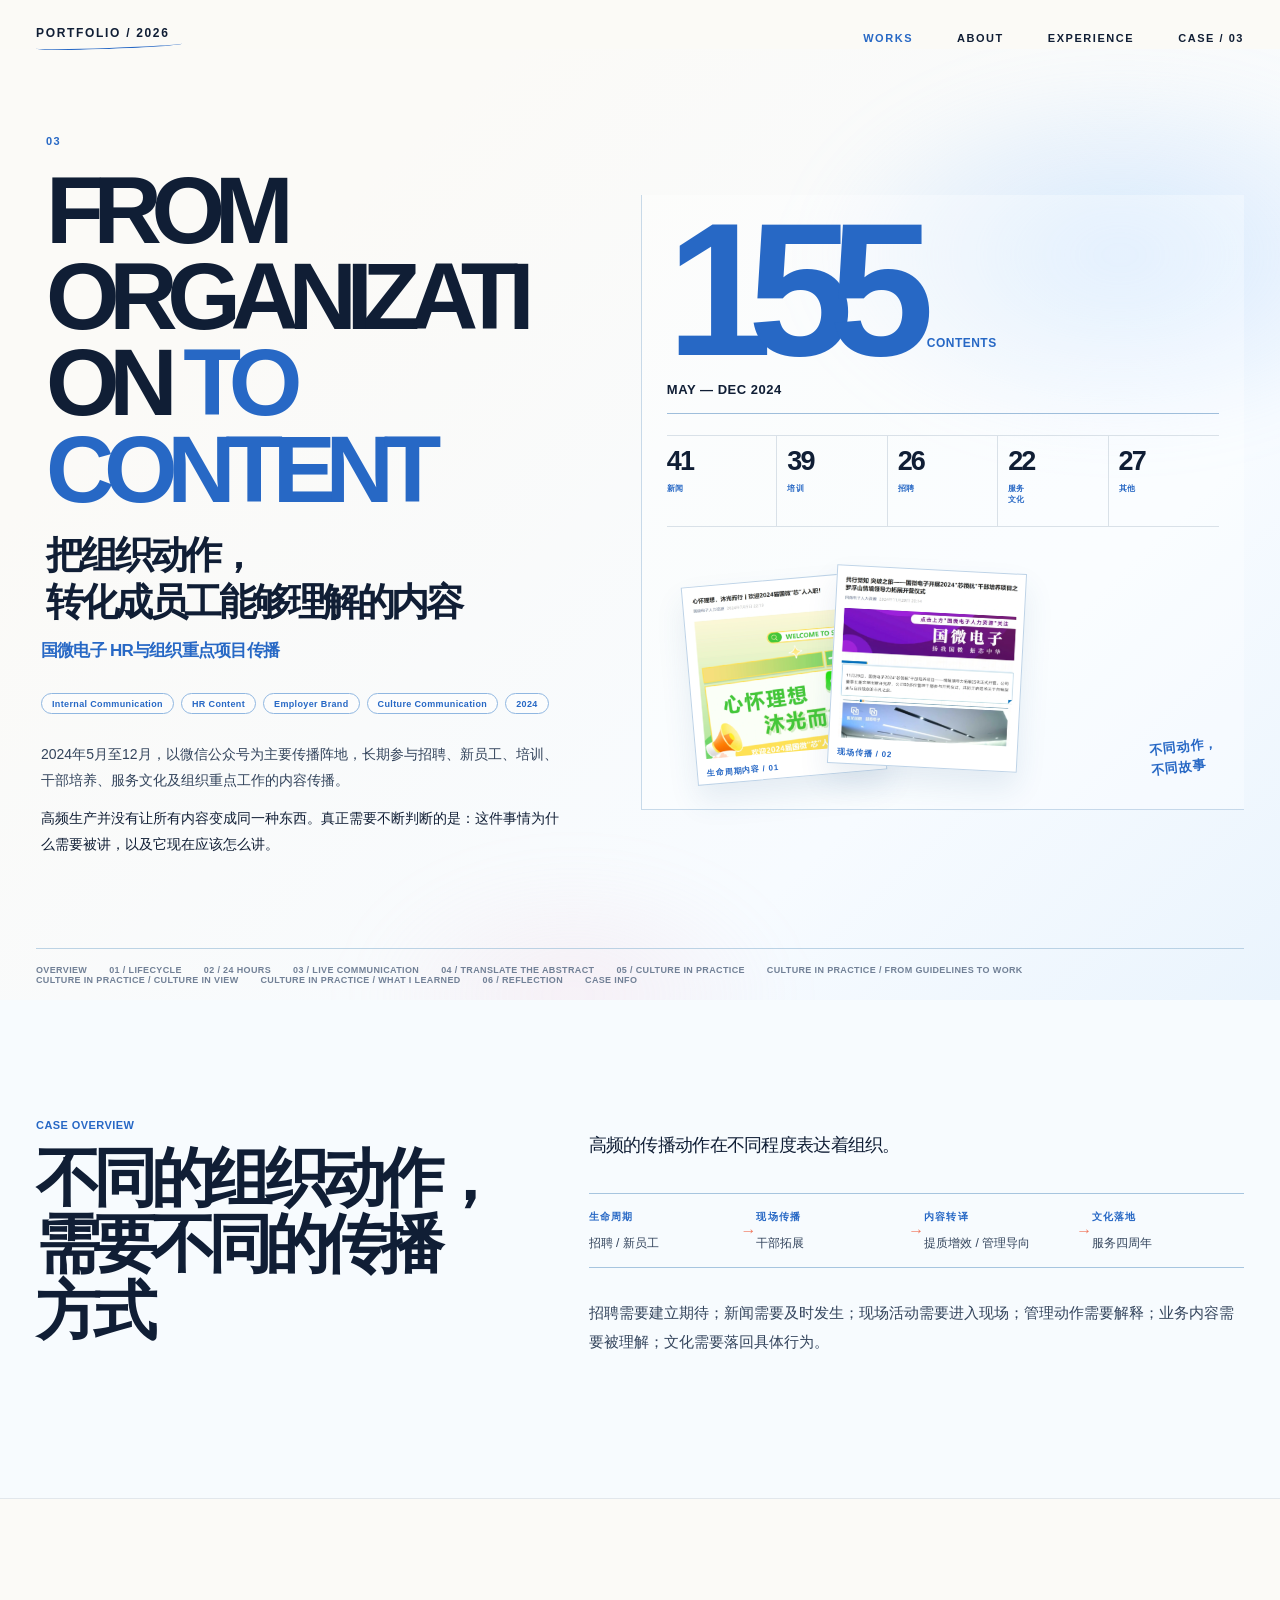
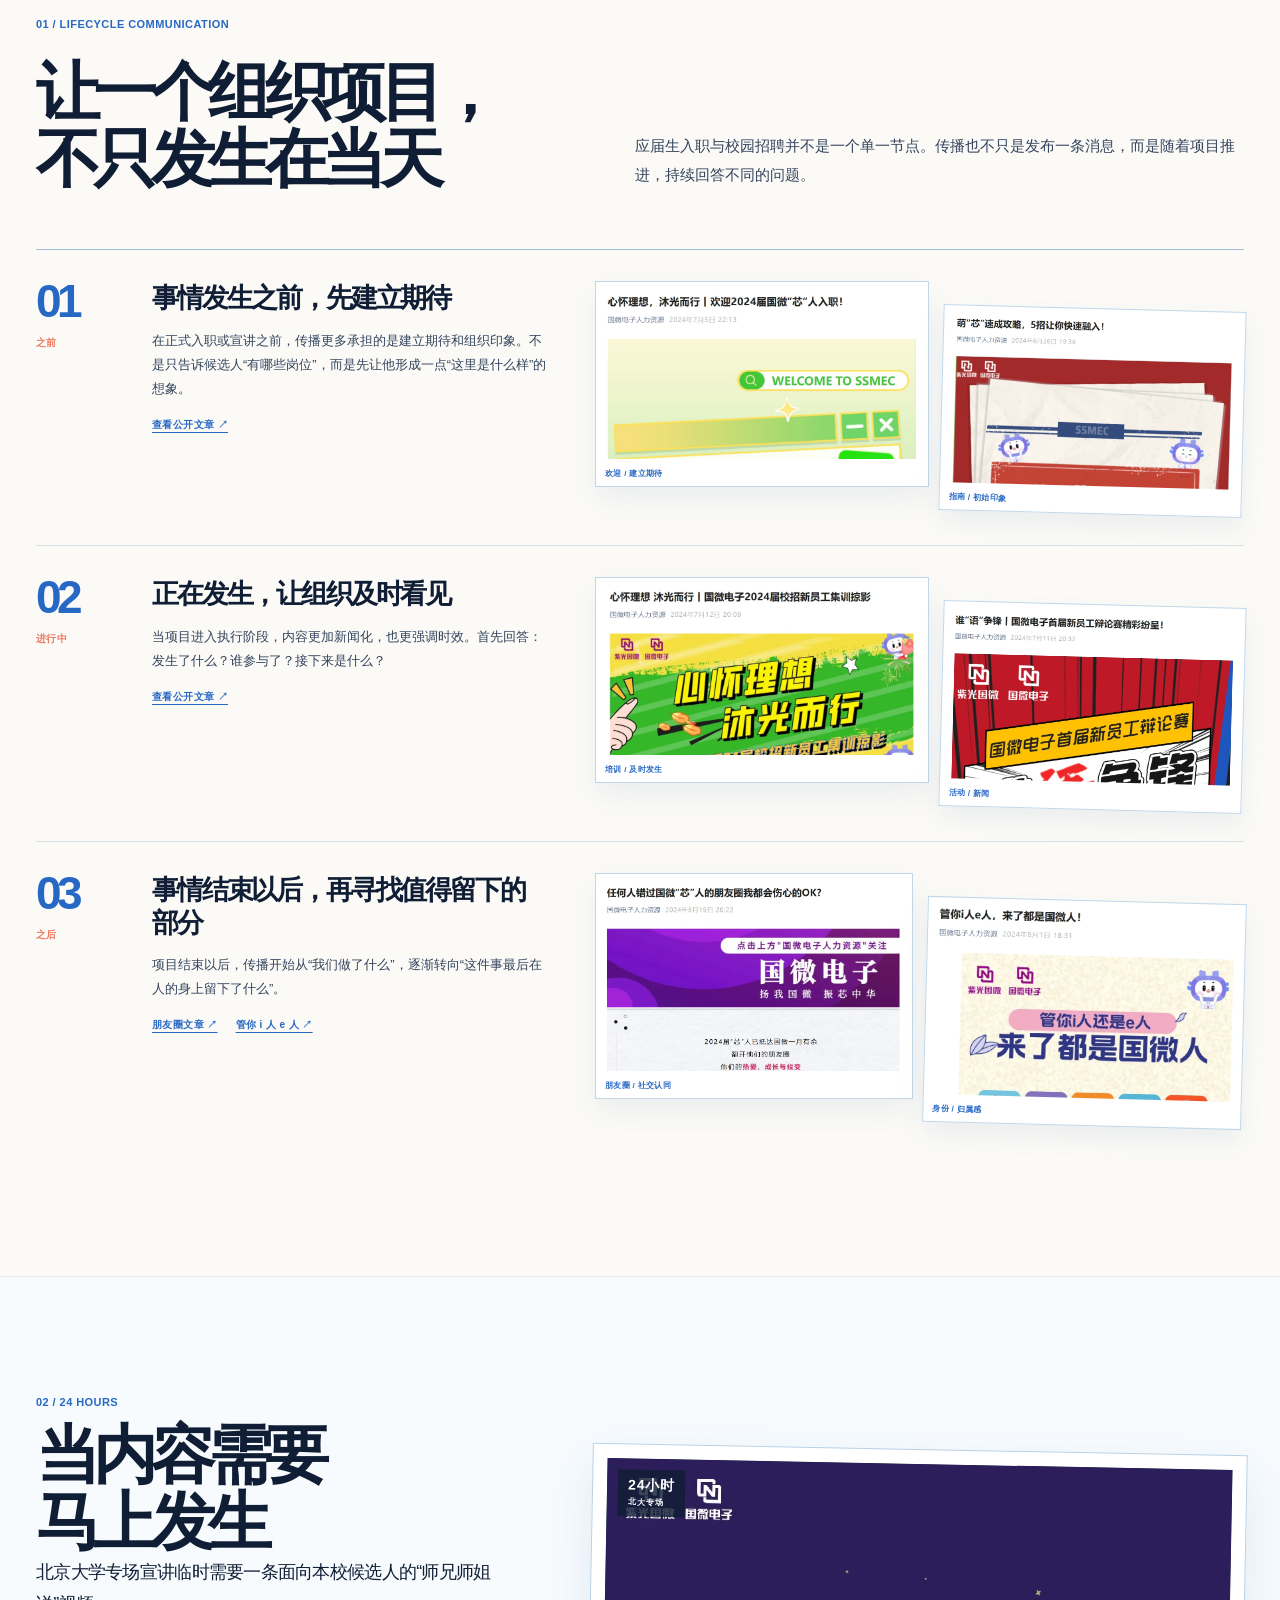
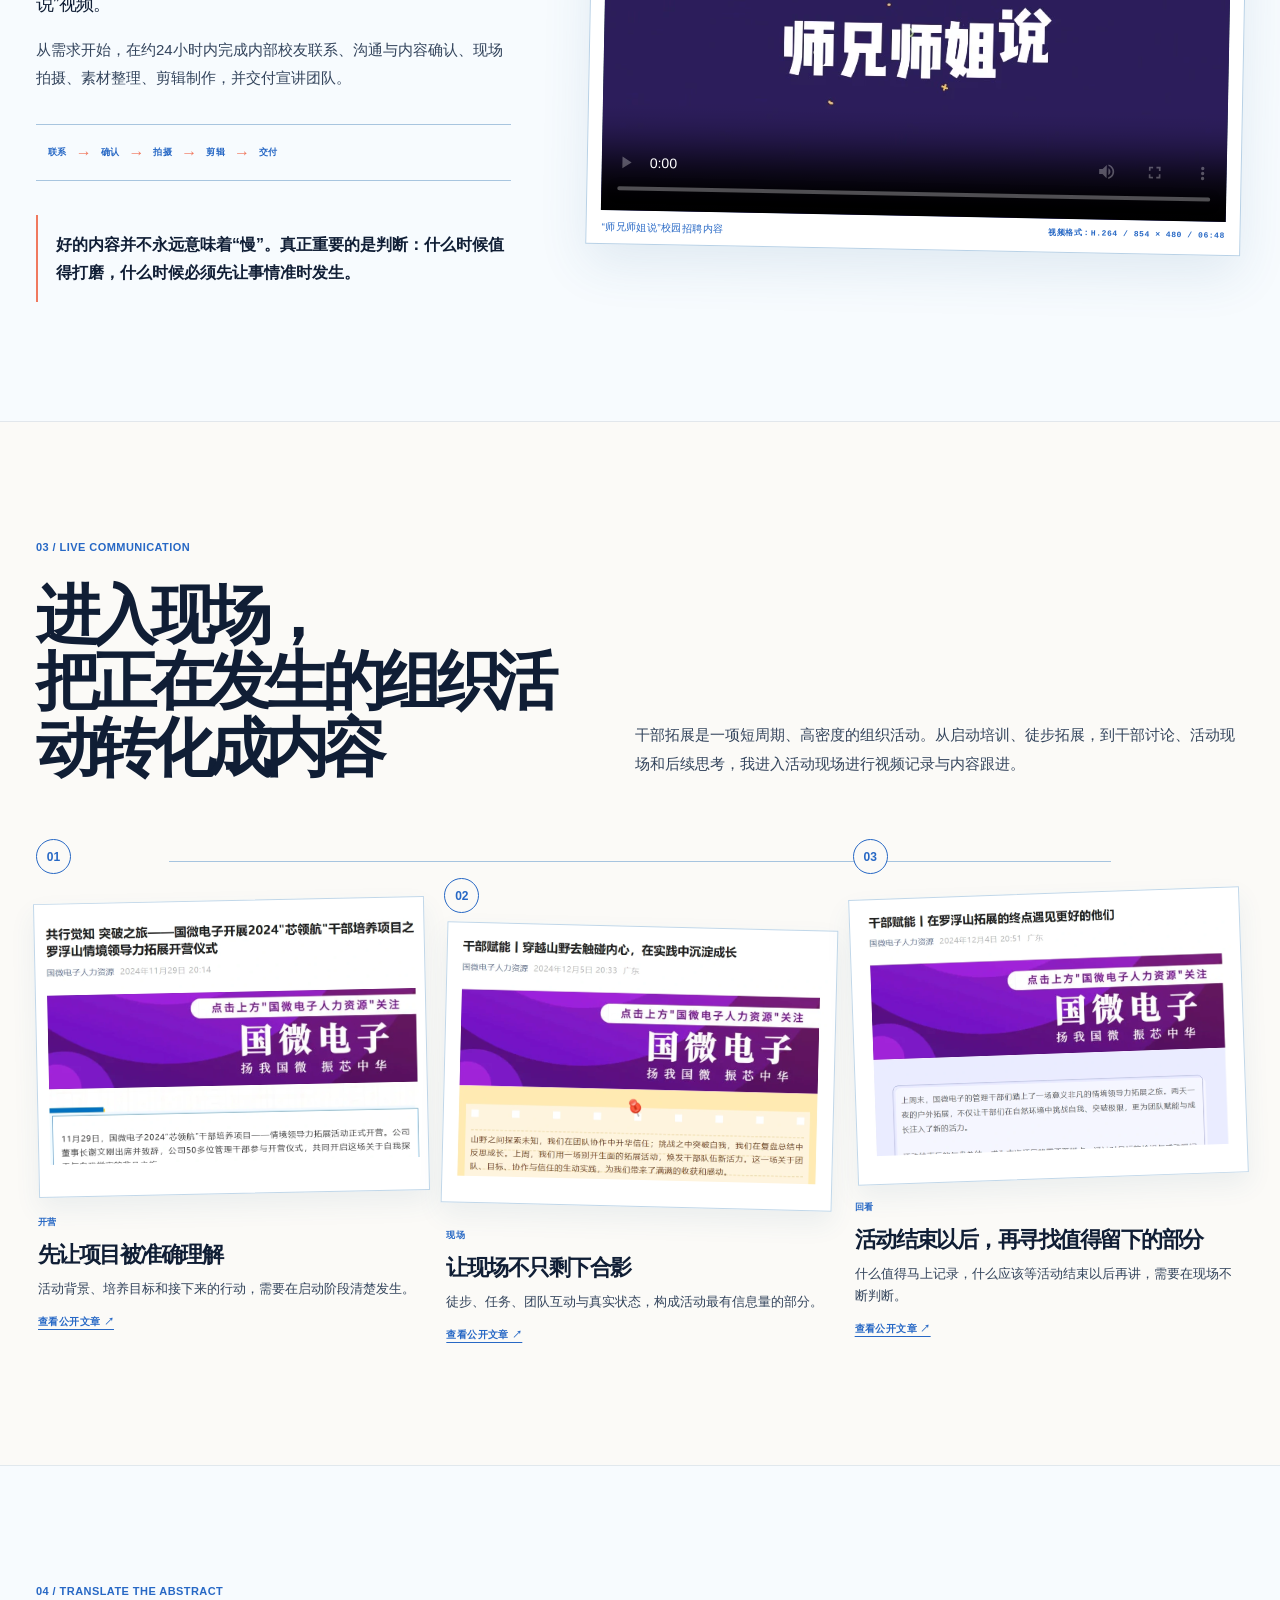
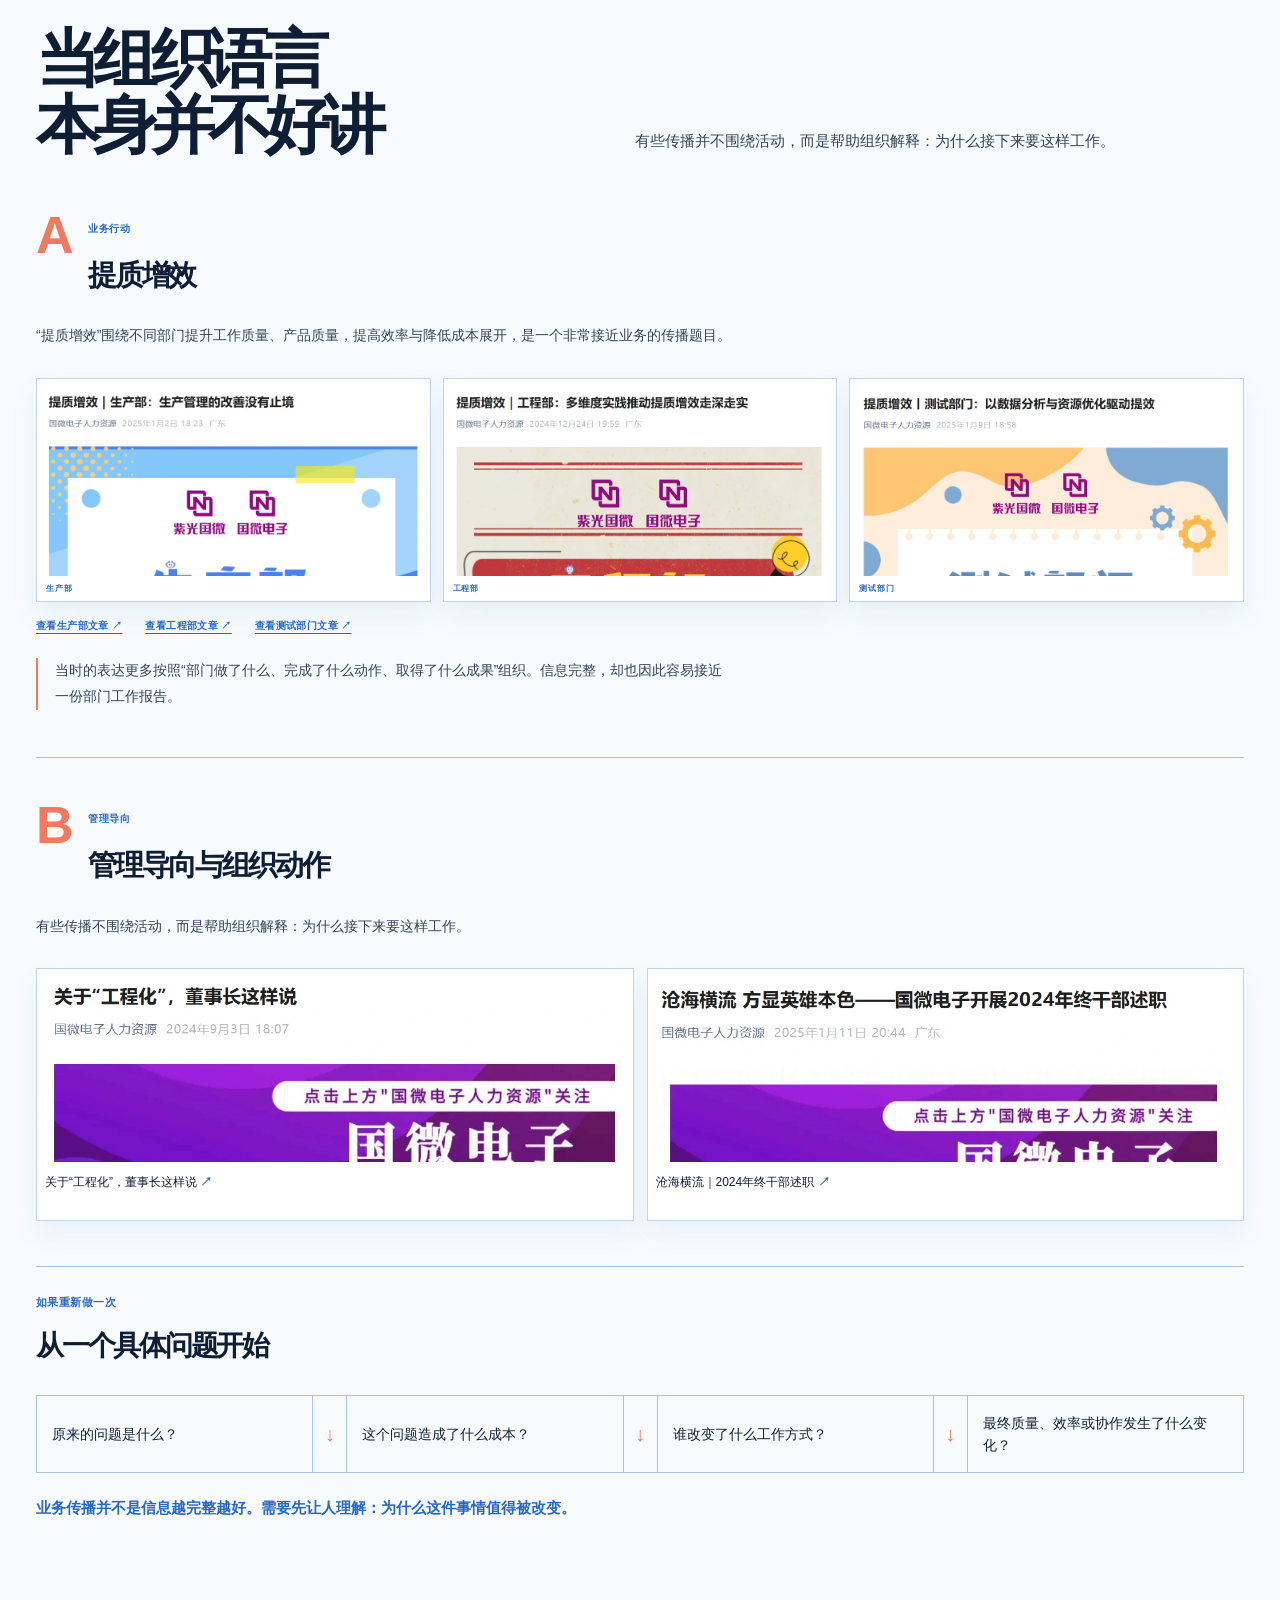
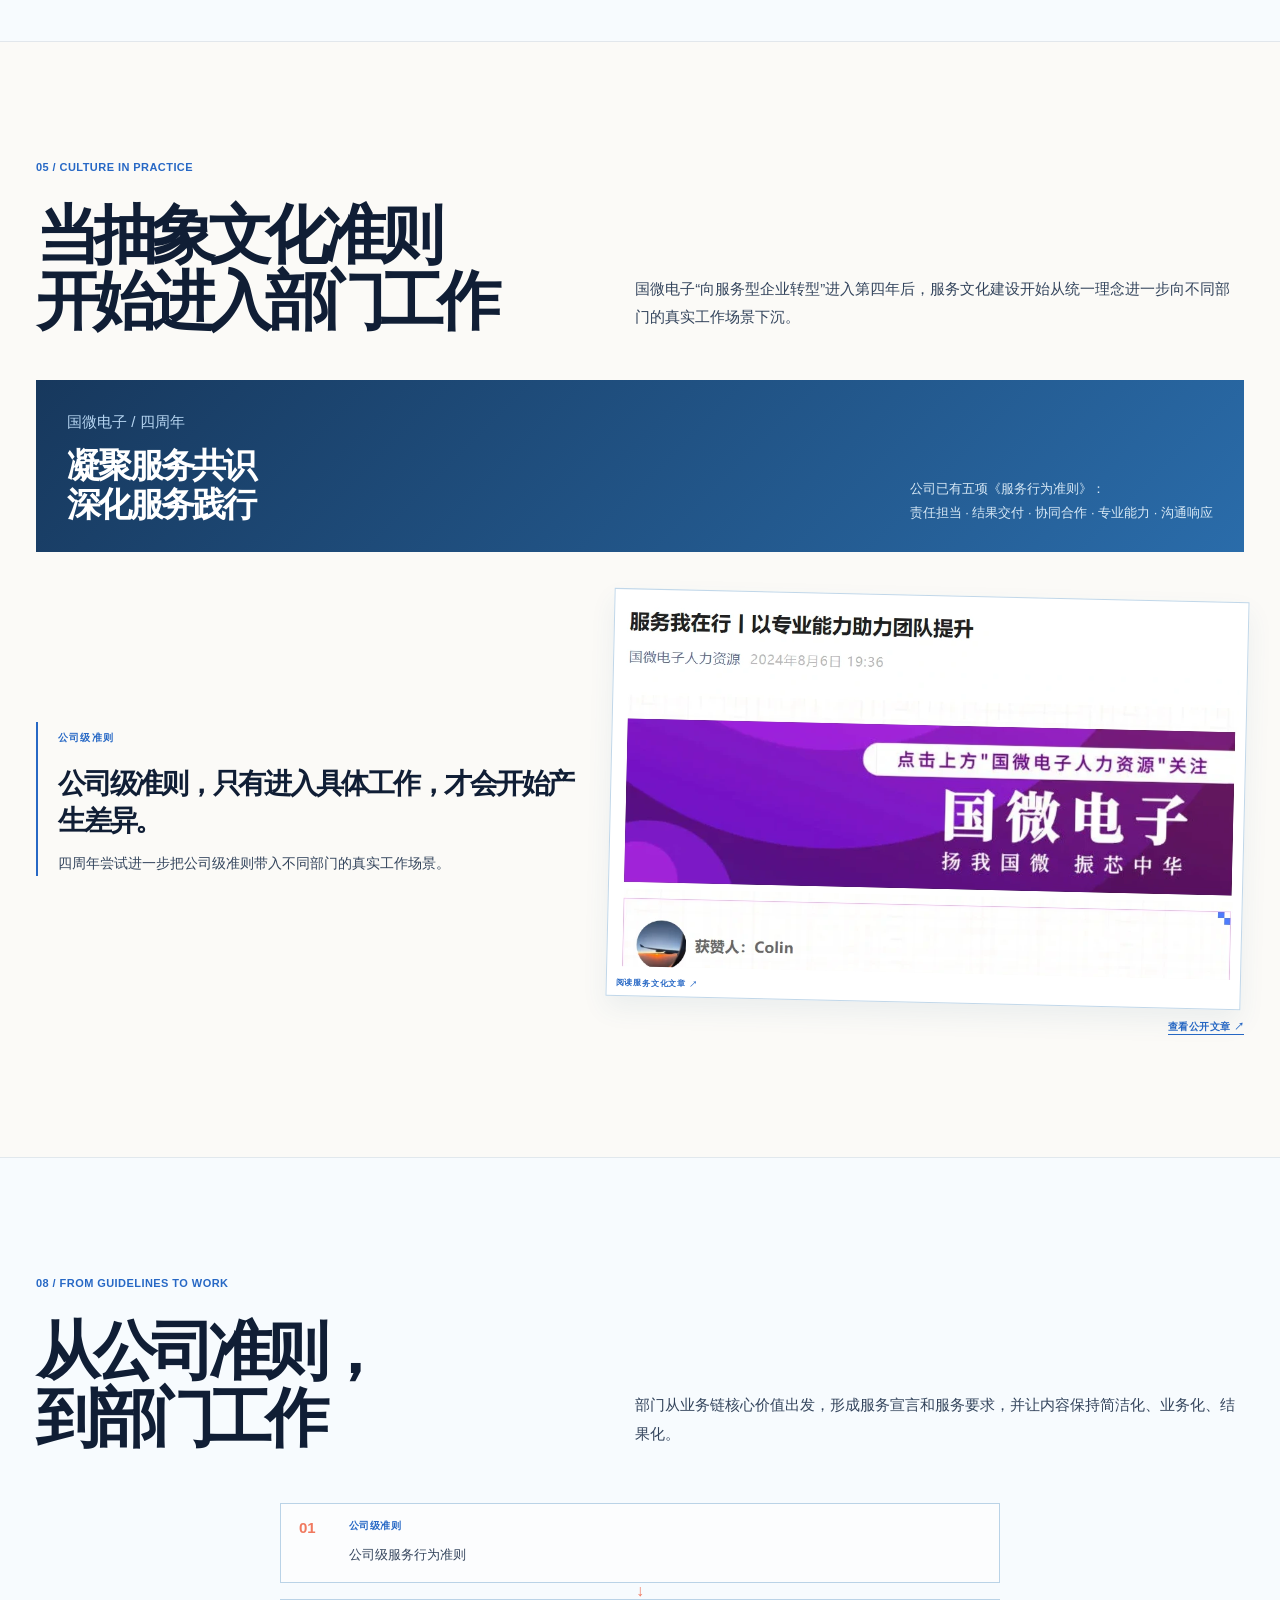
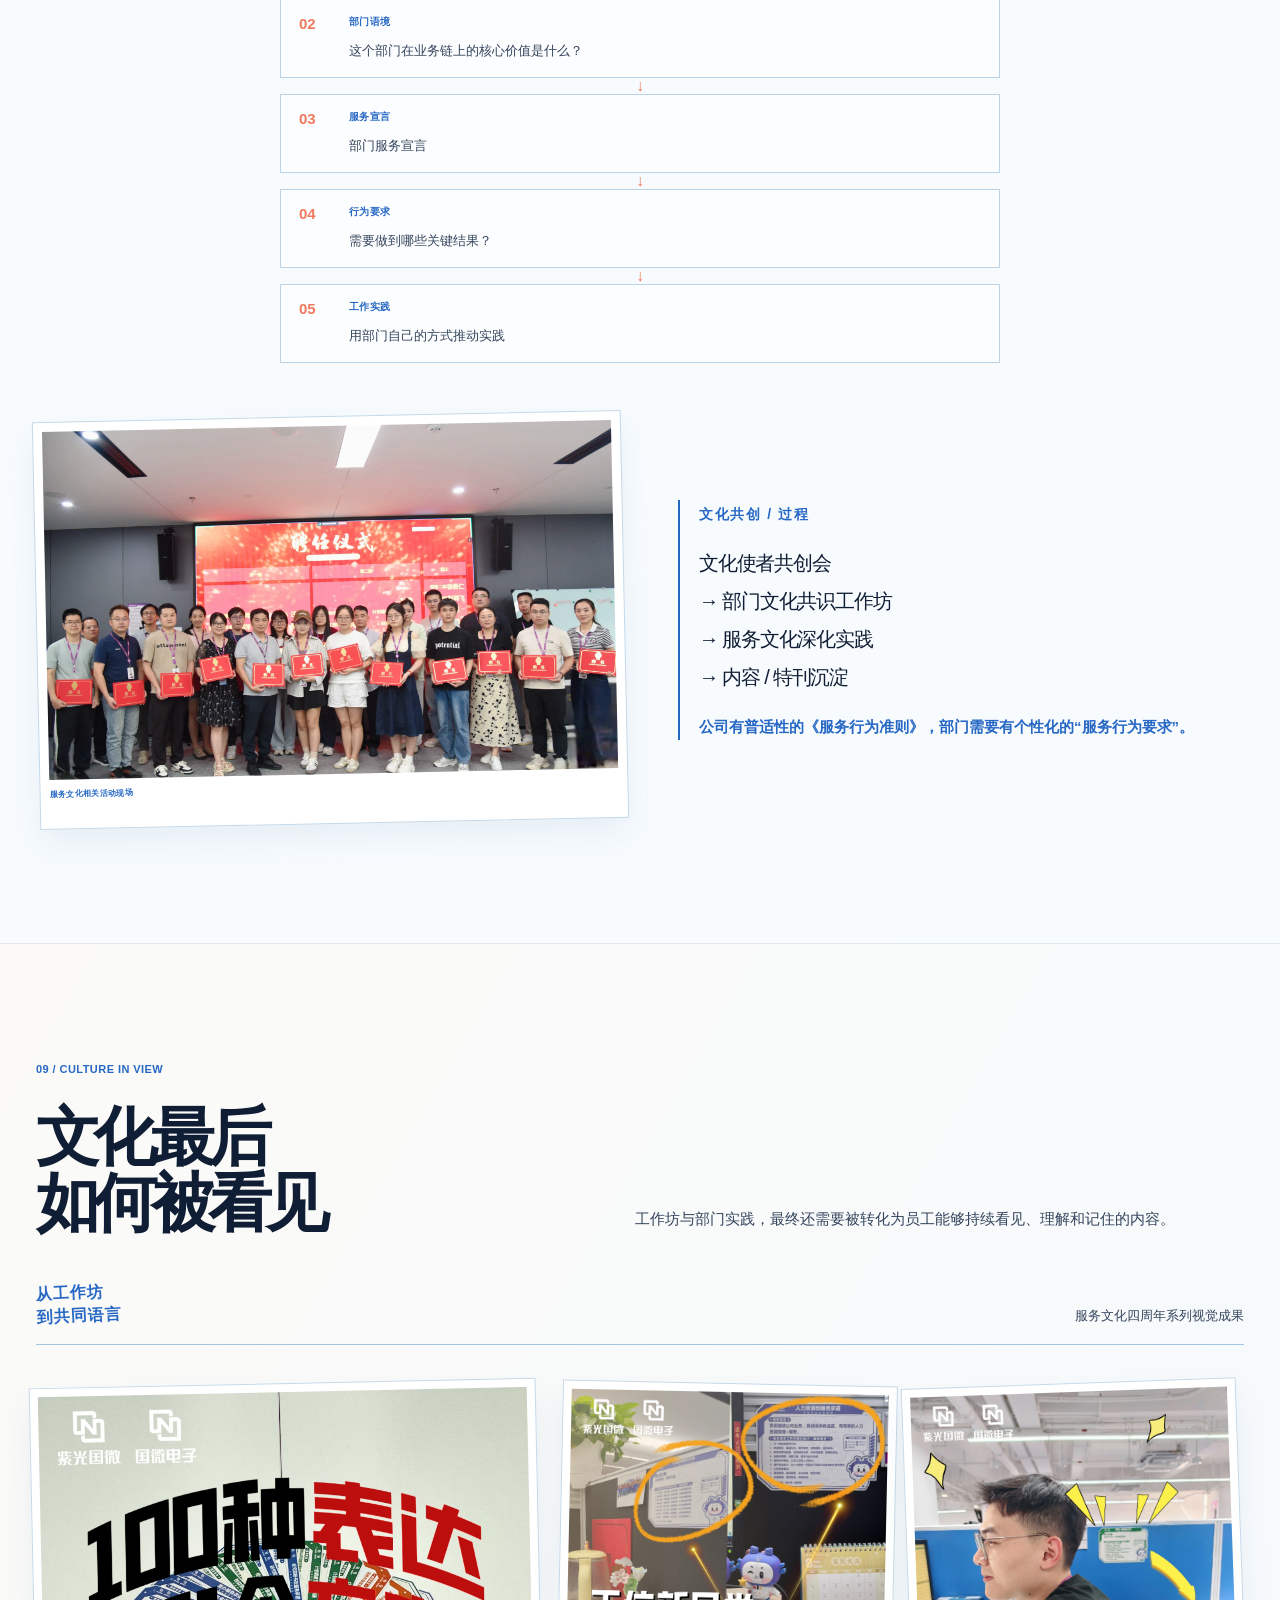
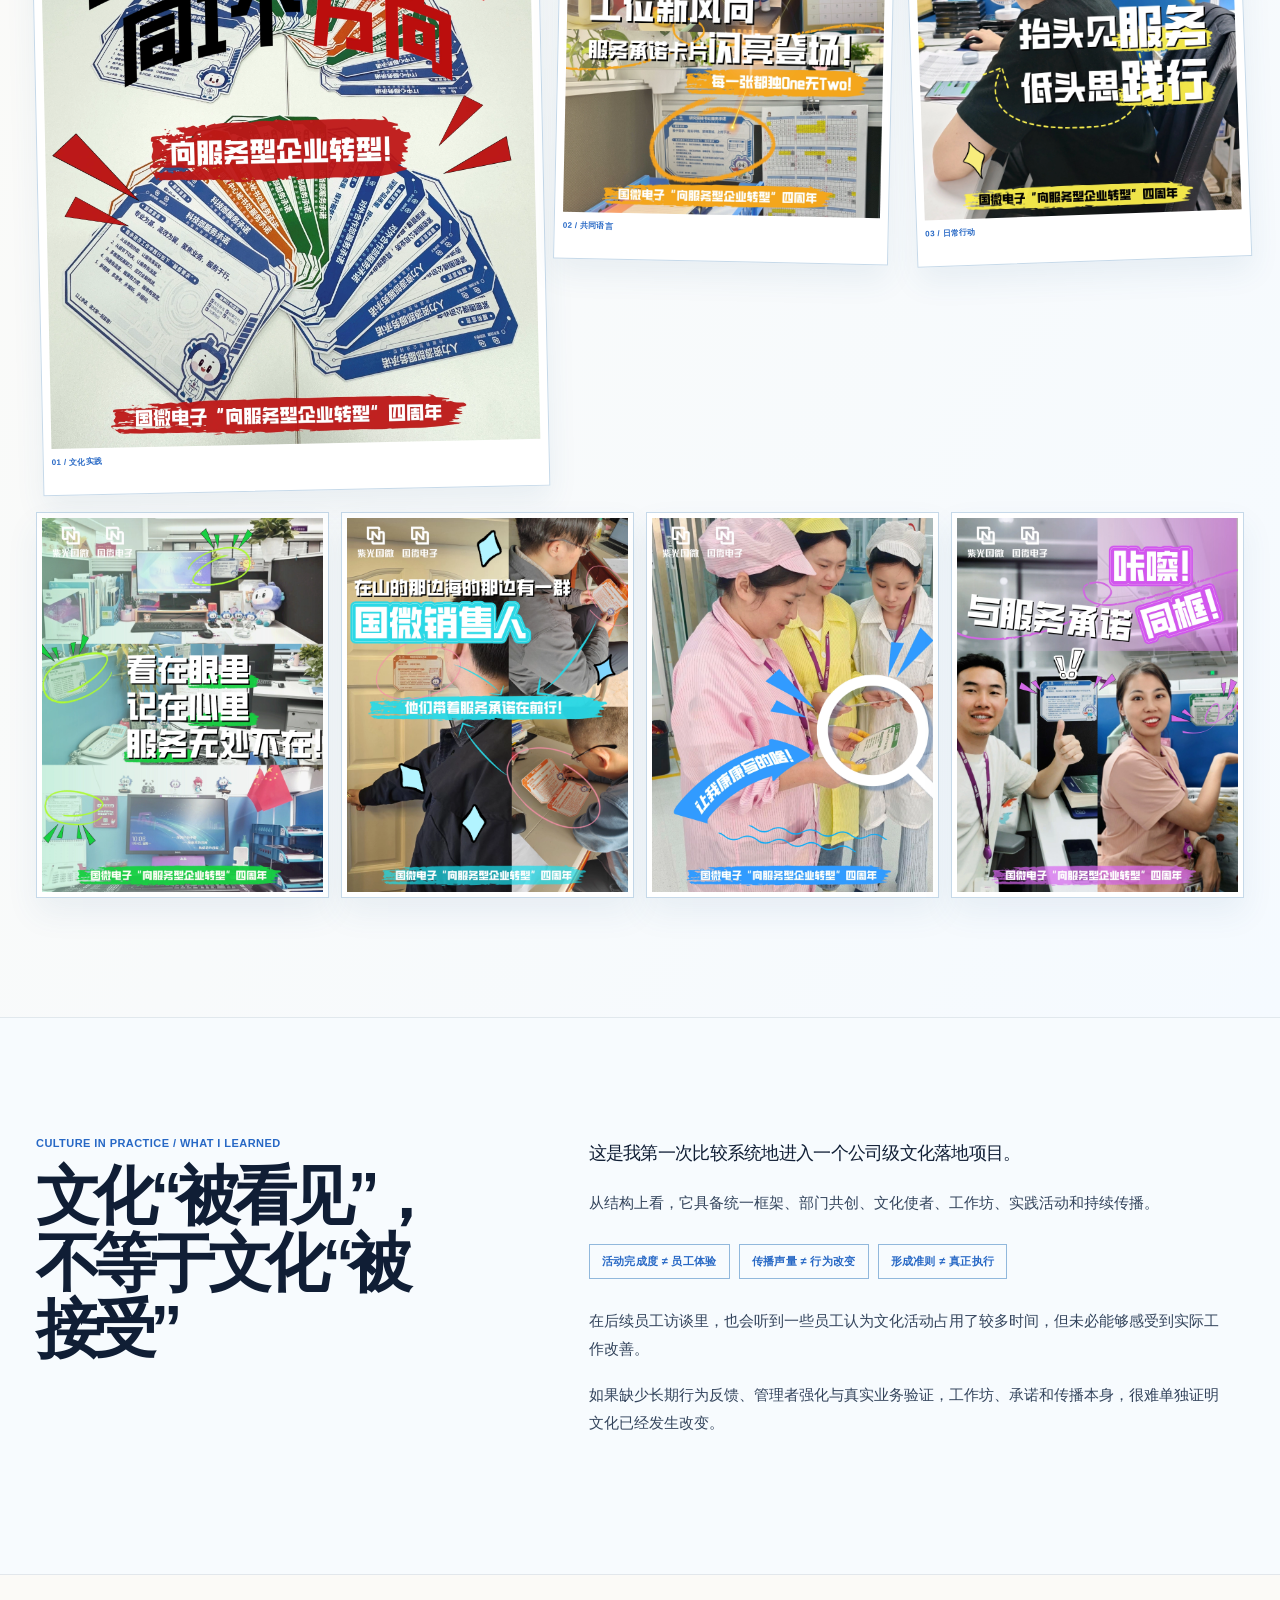
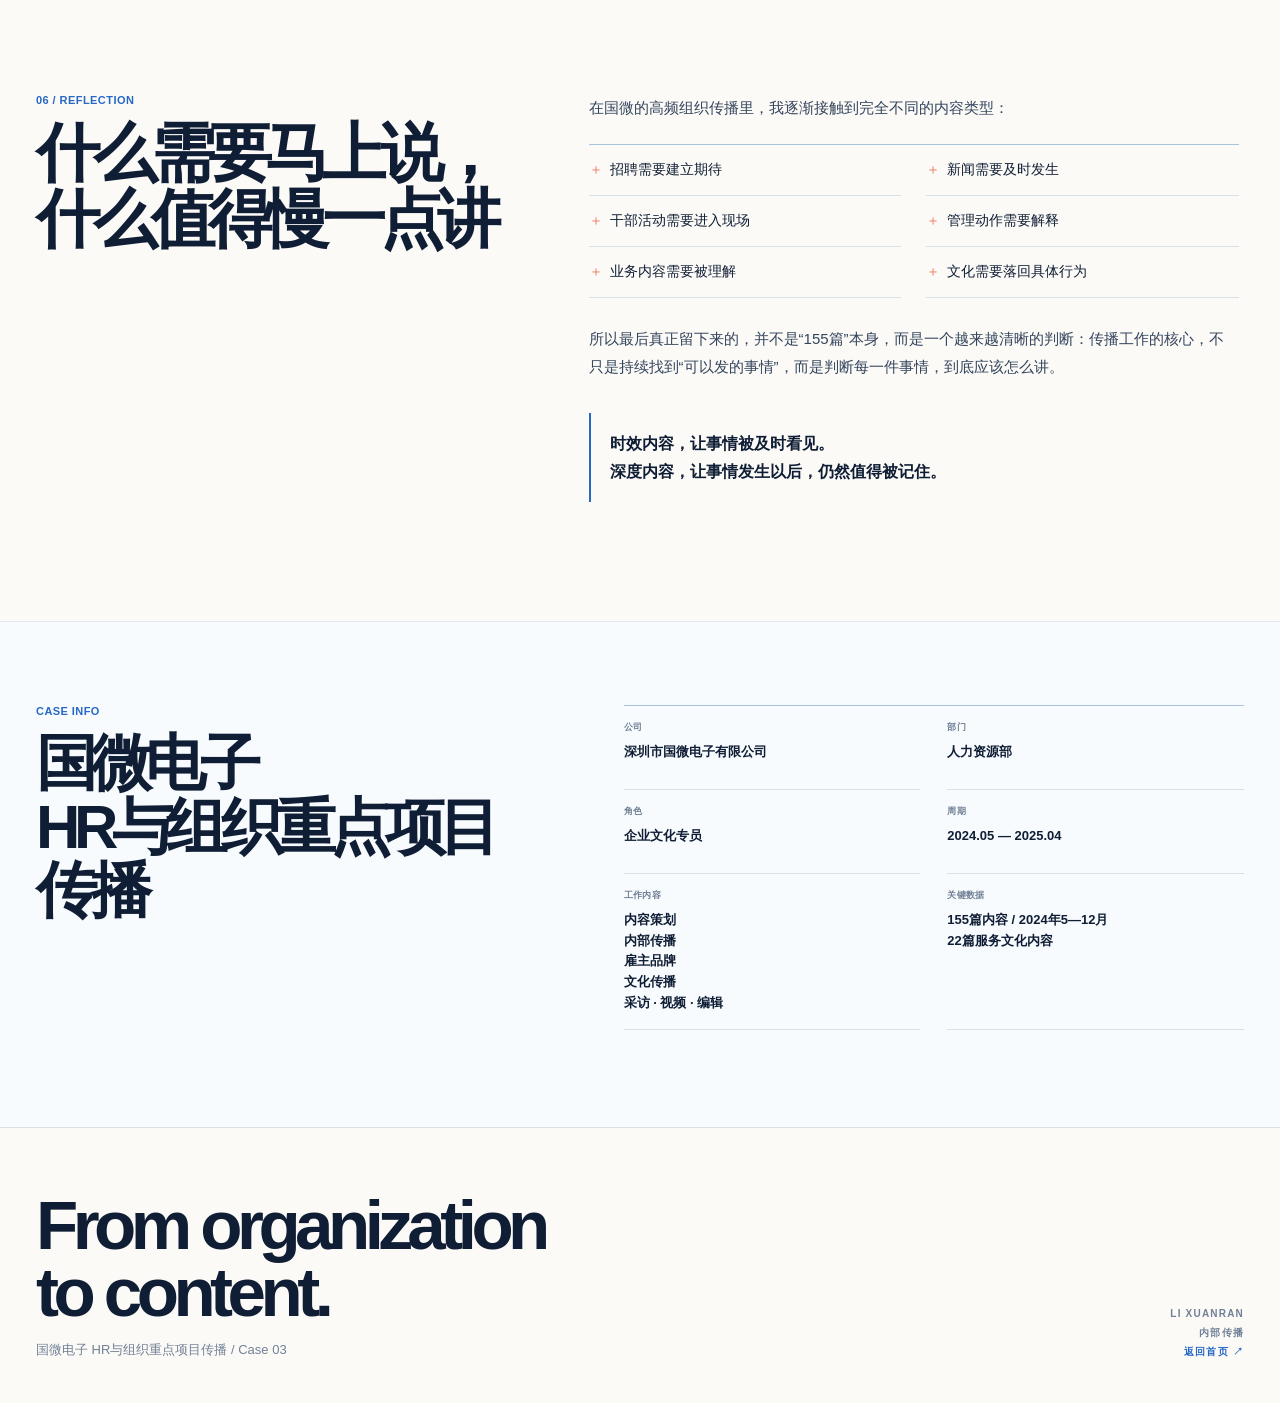
==== case-guowei.html @ 97bc516a "Portfolio of Seanlee V1 Portfolio of Seanlee V1" ====
<!doctype html>
<html lang="zh-CN">
<head>
  <meta charset="utf-8">
  <meta name="viewport" content="width=device-width, initial-scale=1">
  <meta name="description" content="把组织动作，转化成员工能够理解的内容｜国微电子 HR与组织重点项目传播｜李轩然 Portfolio">
  <title>把组织动作，转化成员工能够理解的内容｜国微电子</title>
  <link rel="stylesheet" href="styles.css">
</head>
<body class="archive-case-v4">
  <header class="topbar"><div class="shell nav"><a class="nav-brand" href="index.html">PORTFOLIO / 2026</a><nav class="nav-links"><a class="active" href="index.html#cases">WORKS</a><a href="index.html#about-me">ABOUT</a><a href="index.html#experience">EXPERIENCE</a><span class="nav-note">CASE / 03</span></nav></div></header>

  <main>
    <section class="archive-hero">
      <div class="archive-haze archive-haze-blue"></div><div class="archive-haze archive-haze-pink"></div>
      <div class="shell archive-hero-grid">
        <div class="archive-hero-copy reveal"><div class="website-hero-copy"><div class="eyebrow">03</div><h1>FROM ORGANIZATION <em>TO CONTENT</em></h1><div class="website-cn-title">把组织动作，<br>转化成员工能够理解的内容</div></div><div class="archive-project">国微电子 HR与组织重点项目传播</div><div class="archive-tags"><span>Internal Communication</span><span>HR Content</span><span>Employer Brand</span><span>Culture Communication</span><span>2024</span></div><p>2024年5月至12月，以微信公众号为主要传播阵地，长期参与招聘、新员工、培训、干部培养、服务文化及组织重点工作的内容传播。</p><p>高频生产并没有让所有内容变成同一种东西。真正需要不断判断的是：这件事情为什么需要被讲，以及它现在应该怎么讲。</p></div>
        <div class="archive-hero-data reveal"><div class="archive-data-head"><strong>155</strong><span>CONTENTS</span></div><div class="archive-data-date">MAY — DEC 2024</div><div class="archive-data-rule"></div><div class="archive-data-categories"><div><b>41</b><span>新闻</span></div><div><b>39</b><span>培训</span></div><div><b>26</b><span>招聘</span></div><div><b>22</b><span>服务<br>文化</span></div><div><b>27</b><span>其他</span></div></div><div class="archive-paper-stack"><figure><img src="assets/case03/lifecycle-before-welcome.webp" alt="国微新员工入职内容局部"><figcaption>生命周期内容 / 01</figcaption></figure><figure><img src="assets/case03/live-opening.webp" alt="国微干部拓展内容局部"><figcaption>现场传播 / 02</figcaption></figure><span class="archive-scribble">不同动作，<br>不同故事</span></div></div>
      </div>
      <div class="shell archive-index"><a href="#index">OVERVIEW</a><a href="#lifecycle">01 / LIFECYCLE</a><a href="#video">02 / 24 HOURS</a><a href="#live">03 / LIVE COMMUNICATION</a><a href="#abstract">04 / TRANSLATE THE ABSTRACT</a><a href="#culture">05 / CULTURE IN PRACTICE</a><a href="#workshop">CULTURE IN PRACTICE / FROM GUIDELINES TO WORK</a><a href="#posters">CULTURE IN PRACTICE / CULTURE IN VIEW</a><a href="#learned">CULTURE IN PRACTICE / WHAT I LEARNED</a><a href="#reflection">06 / REFLECTION</a><a href="#case-info">CASE INFO</a></div>
    </section>

    <section class="archive-section archive-index-section" id="index"><div class="shell archive-two-col"><div><div class="archive-kicker">CASE OVERVIEW</div><h2>不同的组织动作，<br>需要不同的传播方式</h2></div><div class="archive-index-copy"><p class="archive-lead">高频的传播动作在不同程度表达着组织。</p><div class="archive-route"><div><b>生命周期</b><span>招聘 / 新员工</span></div><i>→</i><div><b>现场传播</b><span>干部拓展</span></div><i>→</i><div><b>内容转译</b><span>提质增效 / 管理导向</span></div><i>→</i><div><b>文化落地</b><span>服务四周年</span></div></div><p>招聘需要建立期待；新闻需要及时发生；现场活动需要进入现场；管理动作需要解释；业务内容需要被理解；文化需要落回具体行为。</p></div></div></section>

    <section class="archive-section archive-lifecycle" id="lifecycle"><div class="shell"><div class="archive-kicker">01 / LIFECYCLE COMMUNICATION</div><div class="archive-heading-row"><h2>让一个组织项目，<br>不只发生在当天</h2><p>应届生入职与校园招聘并不是一个单一节点。传播也不只是发布一条消息，而是随着项目推进，持续回答不同的问题。</p></div><div class="lifecycle-editorial">
      <article class="lifecycle-phase phase-before"><div class="phase-label"><b>01</b><span>之前</span></div><div class="phase-copy"><h3>事情发生之前，先建立期待</h3><p>在正式入职或宣讲之前，传播更多承担的是建立期待和组织印象。不是只告诉候选人“有哪些岗位”，而是先让他形成一点“这里是什么样”的想象。</p><a class="archive-article-link" href="https://mp.weixin.qq.com/s/R4-1ufFQF12fu-4qFVJjhg" target="_blank" rel="noopener noreferrer">查看公开文章 ↗</a></div><div class="phase-visual"><button class="article-preview article-preview-short" data-published-open data-image="assets/case03/lifecycle-before-welcome.webp" data-title="心怀理想，沐光而行｜欢迎2024届国微“芯”人入职"><img src="assets/case03/lifecycle-before-welcome.webp" alt="欢迎2024届国微芯人入职文章预览" loading="lazy"><span>欢迎 / 建立期待</span></button><button class="article-preview article-preview-short offset" data-published-open data-image="assets/case03/lifecycle-before-guide.webp" data-title="萌“芯”速成攻略，5招让你快速融入"><img src="assets/case03/lifecycle-before-guide.webp" alt="新人融入攻略文章预览" loading="lazy"><span>指南 / 初始印象</span></button></div></article>
      <article class="lifecycle-phase phase-during"><div class="phase-label"><b>02</b><span>进行中</span></div><div class="phase-copy"><h3>正在发生，让组织及时看见</h3><p>当项目进入执行阶段，内容更加新闻化，也更强调时效。首先回答：发生了什么？谁参与了？接下来是什么？</p><a class="archive-article-link" href="https://mp.weixin.qq.com/s/eicswfZYkfTxjnCsIBgGUA" target="_blank" rel="noopener noreferrer">查看公开文章 ↗</a></div><div class="phase-visual"><button class="article-preview article-preview-short" data-published-open data-image="assets/case03/lifecycle-during-training.webp" data-title="心怀理想，沐光而行｜2024届校招新员工集训掠影"><img src="assets/case03/lifecycle-during-training.webp" alt="新员工集训文章预览" loading="lazy"><span>培训 / 及时发生</span></button><button class="article-preview article-preview-short offset" data-published-open data-image="assets/case03/lifecycle-during-debate.webp" data-title="谁“语”争锋｜国微电子首届新员工辩论赛"><img src="assets/case03/lifecycle-during-debate.webp" alt="新员工辩论赛文章预览" loading="lazy"><span>活动 / 新闻</span></button></div></article>
      <article class="lifecycle-phase phase-after"><div class="phase-label"><b>03</b><span>之后</span></div><div class="phase-copy"><h3>事情结束以后，再寻找值得留下的部分</h3><p>项目结束以后，传播开始从“我们做了什么”，逐渐转向“这件事最后在人的身上留下了什么”。</p><div class="phase-link-pair"><a class="archive-article-link" href="https://mp.weixin.qq.com/s/4V58gFHTd6sXFRQmrnU9CA" target="_blank" rel="noopener noreferrer">朋友圈文章 ↗</a><a class="archive-article-link" href="https://mp.weixin.qq.com/s/sy6bqrjz5BKcbd2XkQ713A" target="_blank" rel="noopener noreferrer">管你 i 人 e 人 ↗</a></div></div><div class="phase-visual"><button class="article-preview article-preview-short" data-published-open data-image="assets/case03/lifecycle-after-feed.webp" data-title="任何人错过国微“芯”人的朋友圈我都会伤心的OK？"><img src="assets/case03/lifecycle-after-feed.webp" alt="国微芯人朋友圈文章预览" loading="lazy"><span>朋友圈 / 社交认同</span></button><button class="article-preview article-preview-short offset" data-published-open data-image="assets/case03/lifecycle-after-identity.webp" data-title="管你i人e人，来了都是国微人！"><img src="assets/case03/lifecycle-after-identity.webp" alt="管你i人e人文章预览" loading="lazy"><span>身份 / 归属感</span></button></div></article>
    </div></div></section>

    <section class="archive-section archive-video-section" id="video"><div class="shell archive-two-col archive-video-grid"><div><div class="archive-kicker">02 / 24 HOURS</div><h2>当内容需要<br>马上发生</h2><p class="archive-lead">北京大学专场宣讲临时需要一条面向本校候选人的“师兄师姐说”视频。</p><p>从需求开始，在约24小时内完成内部校友联系、沟通与内容确认、现场拍摄、素材整理、剪辑制作，并交付宣讲团队。</p><div class="video-process"><span>联系</span><i>→</i><span>确认</span><i>→</i><span>拍摄</span><i>→</i><span>剪辑</span><i>→</i><span>交付</span></div><blockquote>好的内容并不永远意味着“慢”。真正重要的是判断：什么时候值得打磨，什么时候必须先让事情准时发生。</blockquote></div><div class="archive-video-wrap"><div class="video-label">24小时<br><small>北大专场</small></div><video controls preload="metadata" poster="assets/case03/pku-mentors-poster.webp"><source src="assets/case03/pku-mentors-h264.mp4" type="video/mp4">当前浏览器无法播放该视频。</video><div class="video-caption"><span>“师兄师姐说”校园招聘内容</span><b>视频格式：H.264 / 854 × 480 / 06:48</b></div></div></div></section>

    <section class="archive-section archive-live-section" id="live"><div class="shell"><div class="archive-kicker">03 / LIVE COMMUNICATION</div><div class="archive-heading-row"><h2>进入现场，<br>把正在发生的组织活动转化成内容</h2><p>干部拓展是一项短周期、高密度的组织活动。从启动培训、徒步拓展，到干部讨论、活动现场和后续思考，我进入活动现场进行视频记录与内容跟进。</p></div><div class="live-arc"><div class="live-arc-line"></div><article><div class="live-step-num">01</div><button class="live-article-image" data-published-open data-image="assets/case03/live-opening.webp" data-title="共行觉知·突破之旅｜干部培养项目开营"><img src="assets/case03/live-opening.webp" alt="干部培养项目开营文章预览" loading="lazy"></button><div><b>开营</b><h3>先让项目被准确理解</h3><p>活动背景、培养目标和接下来的行动，需要在启动阶段清楚发生。</p><a href="https://mp.weixin.qq.com/s/KcxUy8nQTvQKolW1ItQCwA" target="_blank" rel="noopener noreferrer">查看公开文章 ↗</a></div></article><article class="live-article-mid"><div class="live-step-num">02</div><button class="live-article-image" data-published-open data-image="assets/case03/live-field.webp" data-title="干部赋能｜穿越山野去触碰内心"><img src="assets/case03/live-field.webp" alt="干部拓展现场文章预览" loading="lazy"></button><div><b>现场</b><h3>让现场不只剩下合影</h3><p>徒步、任务、团队互动与真实状态，构成活动最有信息量的部分。</p><a href="https://mp.weixin.qq.com/s/BWNbKoGJcWhyiMeo8nheeA" target="_blank" rel="noopener noreferrer">查看公开文章 ↗</a></div></article><article><div class="live-step-num">03</div><button class="live-article-image" data-published-open data-image="assets/case03/live-lookback.webp" data-title="干部赋能｜在罗浮山拓展的终点遇见更好的他们"><img src="assets/case03/live-lookback.webp" alt="干部拓展回看文章预览" loading="lazy"></button><div><b>回看</b><h3>活动结束以后，再寻找值得留下的部分</h3><p>什么值得马上记录，什么应该等活动结束以后再讲，需要在现场不断判断。</p><a href="https://mp.weixin.qq.com/s/r3BRIzT0zAzQ0fmruiSYbw" target="_blank" rel="noopener noreferrer">查看公开文章 ↗</a></div></article></div></div></section>

    <section class="archive-section archive-abstract" id="abstract"><div class="shell"><div class="archive-kicker">04 / TRANSLATE THE ABSTRACT</div><div class="archive-heading-row"><h2>当组织语言<br>本身并不好讲</h2><p>有些传播并不围绕活动，而是帮助组织解释：为什么接下来要这样工作。</p></div><div class="abstract-split"><div class="business-actions"><div class="abstract-title"><span>A</span><div><b>业务行动</b><h3>提质增效</h3></div></div><p>“提质增效”围绕不同部门提升工作质量、产品质量，提高效率与降低成本展开，是一个非常接近业务的传播题目。</p><div class="business-gallery"><button data-published-open data-image="assets/case03/business-production.webp" data-title="提质增效｜生产部：生产管理的改善没有止境"><img src="assets/case03/business-production.webp" alt="生产部提质增效文章预览" loading="lazy"><span>生产部</span></button><button data-published-open data-image="assets/case03/business-engineering.webp" data-title="提质增效｜工程部：多维度实践推动提质增效走深走实"><img src="assets/case03/business-engineering.webp" alt="工程部提质增效文章预览" loading="lazy"><span>工程部</span></button><button data-published-open data-image="assets/case03/business-testing.webp" data-title="提质增效｜测试部门：以数据分析与资源优化驱动提效"><img src="assets/case03/business-testing.webp" alt="测试部门提质增效文章预览" loading="lazy"><span>测试部门</span></button></div><div class="abstract-links"><a href="https://mp.weixin.qq.com/s/PBgdKNcplYzgBPXHrGqu9w" target="_blank" rel="noopener noreferrer">查看生产部文章 ↗</a><a href="https://mp.weixin.qq.com/s/26z5AQqf3_rqY1sQDZ3mrw" target="_blank" rel="noopener noreferrer">查看工程部文章 ↗</a><a href="https://mp.weixin.qq.com/s/A9ZvwegfG34Z_mObfRKyIQ" target="_blank" rel="noopener noreferrer">查看测试部门文章 ↗</a></div><p class="abstract-note">当时的表达更多按照“部门做了什么、完成了什么动作、取得了什么成果”组织。信息完整，却也因此容易接近一份部门工作报告。</p></div><div class="management-direction"><div class="abstract-title"><span>B</span><div><b>管理导向</b><h3>管理导向与组织动作</h3></div></div><p>有些传播不围绕活动，而是帮助组织解释：为什么接下来要这样工作。</p><div class="management-list"><a href="https://mp.weixin.qq.com/s/9A5YFQaegjTVuwO_sudkQQ" target="_blank" rel="noopener noreferrer"><img src="assets/case03/management-engineering.webp" alt="关于工程化文章预览" loading="lazy"><span>关于“工程化”，董事长这样说 <b>↗</b></span></a><a href="https://mp.weixin.qq.com/s/0YkNzz2Gl1BOW4IagZheNg" target="_blank" rel="noopener noreferrer"><img src="assets/case03/management-review.webp" alt="2024年终干部述职文章预览" loading="lazy"><span>沧海横流｜2024年终干部述职 <b>↗</b></span></a></div></div></div><div class="if-again-v4"><div class="archive-kicker">如果重新做一次</div><h3>从一个具体问题开始</h3><div class="if-again-steps"><span>原来的问题是什么？</span><i>↓</i><span>这个问题造成了什么成本？</span><i>↓</i><span>谁改变了什么工作方式？</span><i>↓</i><span>最终质量、效率或协作发生了什么变化？</span></div><strong>业务传播并不是信息越完整越好。需要先让人理解：为什么这件事情值得被改变。</strong></div></div></section>

    <section class="archive-section archive-culture" id="culture"><div class="shell"><div class="archive-kicker">05 / CULTURE IN PRACTICE</div><div class="archive-heading-row"><h2>当抽象文化准则<br>开始进入部门工作</h2><p>国微电子“向服务型企业转型”进入第四年后，服务文化建设开始从统一理念进一步向不同部门的真实工作场景下沉。</p></div><div class="culture-intro"><div><span>国微电子 / 四周年</span><strong>凝聚服务共识<br>深化服务践行</strong></div><p>公司已有五项《服务行为准则》：<br>责任担当 · 结果交付 · 协同合作 · 专业能力 · 沟通响应</p></div><div class="culture-core"><div class="culture-statement"><span>公司级准则</span><h3>公司级准则，只有进入具体工作，才会开始产生差异。</h3><p>四周年尝试进一步把公司级准则带入不同部门的真实工作场景。</p></div><button class="culture-article-preview" data-published-open data-image="assets/case03/culture-service.webp" data-title="服务我在行｜以专业能力助力团队提升"><img src="assets/case03/culture-service.webp" alt="服务我在行文章预览" loading="lazy"><span>阅读服务文化文章 ↗</span></button></div><div class="culture-link"><a href="https://mp.weixin.qq.com/s/XmcTRzFjm_N8WvNJva5Lhw" target="_blank" rel="noopener noreferrer">查看公开文章 ↗</a></div></div></section>

    <section class="archive-section archive-workshop" id="workshop"><div class="shell"><div class="archive-kicker">08 / FROM GUIDELINES TO WORK</div><div class="archive-heading-row"><h2>从公司准则，<br>到部门工作</h2><p>部门从业务链核心价值出发，形成服务宣言和服务要求，并让内容保持简洁化、业务化、结果化。</p></div><div class="culture-process"><div><b>01</b><strong>公司级准则</strong><span>公司级服务行为准则</span></div><i>↓</i><div><b>02</b><strong>部门语境</strong><span>这个部门在业务链上的核心价值是什么？</span></div><i>↓</i><div><b>03</b><strong>服务宣言</strong><span>部门服务宣言</span></div><i>↓</i><div><b>04</b><strong>行为要求</strong><span>需要做到哪些关键结果？</span></div><i>↓</i><div><b>05</b><strong>工作实践</strong><span>用部门自己的方式推动实践</span></div></div><div class="workshop-evidence"><figure><img src="assets/case03/culture-stage-photo-p3.webp" alt="服务文化相关活动现场照片" loading="lazy"><figcaption>服务文化相关活动现场</figcaption></figure><div><span class="archive-kicker">文化共创 / 过程</span><p>文化使者共创会<br>→ 部门文化共识工作坊<br>→ 服务文化深化实践<br>→ 内容 / 特刊沉淀</p><strong>公司有普适性的《服务行为准则》，部门需要有个性化的“服务行为要求”。</strong></div></div></div></section>

    <section class="archive-section archive-posters" id="posters"><div class="shell"><div class="archive-kicker">09 / CULTURE IN VIEW</div><div class="archive-heading-row"><h2>文化最后<br>如何被看见</h2><p>工作坊与部门实践，最终还需要被转化为员工能够持续看见、理解和记住的内容。</p></div><div class="poster-heading"><strong>从工作坊<br>到共同语言</strong><span>服务文化四周年系列视觉成果</span></div><div class="poster-gallery"><figure class="poster-main"><img src="assets/case03/service-poster-1.webp" alt="服务文化系列海报1" loading="lazy"><figcaption>01 / 文化实践</figcaption></figure><figure class="poster-mid"><img src="assets/case03/service-poster-2.webp" alt="服务文化系列海报2" loading="lazy"><figcaption>02 / 共同语言</figcaption></figure><figure class="poster-mid poster-offset"><img src="assets/case03/service-poster-3.webp" alt="服务文化系列海报3" loading="lazy"><figcaption>03 / 日常行动</figcaption></figure><div class="poster-crops"><figure><img src="assets/case03/service-poster-4.webp" alt="服务文化系列海报4" loading="lazy"></figure><figure><img src="assets/case03/service-poster-5.webp" alt="服务文化系列海报5" loading="lazy"></figure><figure><img src="assets/case03/service-poster-6.webp" alt="服务文化系列海报6" loading="lazy"></figure><figure><img src="assets/case03/service-poster-7.webp" alt="服务文化系列海报7" loading="lazy"></figure></div></div></div></section>

    <section class="archive-section archive-learned" id="learned"><div class="shell archive-two-col"><div><div class="archive-kicker">CULTURE IN PRACTICE / WHAT I LEARNED</div><h2>文化“被看见”，<br>不等于文化“被接受”</h2></div><div class="learned-copy"><p class="archive-lead">这是我第一次比较系统地进入一个公司级文化落地项目。</p><p>从结构上看，它具备统一框架、部门共创、文化使者、工作坊、实践活动和持续传播。</p><div class="learned-equation"><span>活动完成度 ≠ 员工体验</span><span>传播声量 ≠ 行为改变</span><span>形成准则 ≠ 真正执行</span></div><p>在后续员工访谈里，也会听到一些员工认为文化活动占用了较多时间，但未必能够感受到实际工作改善。</p><p>如果缺少长期行为反馈、管理者强化与真实业务验证，工作坊、承诺和传播本身，很难单独证明文化已经发生改变。</p></div></div></section>

    <section class="archive-section archive-reflection" id="reflection"><div class="shell archive-two-col"><div><div class="archive-kicker">06 / REFLECTION</div><h2>什么需要马上说，<br>什么值得慢一点讲</h2></div><div class="reflection-copy-v4"><p>在国微的高频组织传播里，我逐渐接触到完全不同的内容类型：</p><div class="reflection-list"><span>招聘需要建立期待</span><span>新闻需要及时发生</span><span>干部活动需要进入现场</span><span>管理动作需要解释</span><span>业务内容需要被理解</span><span>文化需要落回具体行为</span></div><p>所以最后真正留下来的，并不是“155篇”本身，而是一个越来越清晰的判断：传播工作的核心，不只是持续找到“可以发的事情”，而是判断每一件事情，到底应该怎么讲。</p><blockquote>时效内容，让事情被及时看见。<br>深度内容，让事情发生以后，仍然值得被记住。</blockquote></div></div></section>

    <section class="archive-section archive-info" id="case-info"><div class="shell archive-info-grid"><div><div class="archive-kicker">CASE INFO</div><h2>国微电子<br>HR与组织重点项目传播</h2></div><dl><div><dt>公司</dt><dd>深圳市国微电子有限公司</dd></div><div><dt>部门</dt><dd>人力资源部</dd></div><div><dt>角色</dt><dd>企业文化专员</dd></div><div><dt>周期</dt><dd>2024.05 — 2025.04</dd></div><div><dt>工作内容</dt><dd>内容策划<br>内部传播<br>雇主品牌<br>文化传播<br>采访 · 视频 · 编辑</dd></div><div><dt>关键数据</dt><dd>155篇内容 / 2024年5—12月<br>22篇服务文化内容</dd></div></dl></div></section>
  </main>

  <footer class="footer archive-footer"><div class="shell footer-row"><div><h2>From organization<br>to content.</h2><p>国微电子 HR与组织重点项目传播 / Case 03</p></div><div class="footer-meta">LI XUANRAN<br>内部传播<br><a href="index.html">返回首页 ↗</a></div></div></footer>
  <dialog class="story-modal" id="story-modal"><button class="story-modal-close" data-published-close aria-label="关闭预览">×</button><div class="story-modal-head"><div class="section-kicker">已发布内容</div><h2 id="story-modal-title">内容预览</h2></div><div class="story-modal-scroll"><img id="story-modal-image" src="" alt="文章预览"></div></dialog>
  <script src="script.js"></script>
</body>
</html>
---- styles.css ----
:root {
  --paper: #fbfaf7;
  --paper-blue: #eef6ff;
  --paper-pink: #fbf1ee;
  --ink: #101e35;
  --ink-soft: #33445c;
  --muted: #718096;
  --line: #d9e1e8;
  --blue: #2768c5;
  --blue-deep: #1e55ac;
  --blue-light: #bcdcff;
  --blue-pale: #e7f2ff;
  --coral: #f0795f;
  --white: #fff;
  --max: 1240px;
  --radius: 20px;
  --shadow: 0 22px 70px rgba(29, 83, 139, .12);
  --sans: "Noto Sans CJK SC", "Source Han Sans SC", "PingFang SC", "Microsoft YaHei", Arial, sans-serif;
  --display: "Noto Sans CJK SC", "Source Han Sans SC", "PingFang SC", "Microsoft YaHei", Arial, sans-serif;
  --latin: "Avenir Next", Avenir, "Helvetica Neue", "SF Pro Display", Inter, "Segoe UI", Arial, sans-serif;
  --latin-display: "Avenir Next", Avenir, "Helvetica Neue", "SF Pro Display", Inter, "Segoe UI", Arial, sans-serif;
  --mono: "IBM Plex Mono", "SFMono-Regular", "Cascadia Mono", Consolas, "Liberation Mono", monospace;
  --scribble: "Segoe Print", "Comic Sans MS", cursive;
}
* { box-sizing: border-box; }
html { scroll-behavior: smooth; }
body { margin:0; color:var(--ink); background:var(--paper); font-family:var(--sans); font-size:16px; line-height:1.7; -webkit-font-smoothing:antialiased; }
a { color:inherit; text-decoration:none; }
button { font:inherit; }
.shell { width:min(calc(100% - 72px), var(--max)); margin:0 auto; }

.topbar { position:relative; z-index:30; padding:26px 0 0; }
.nav { display:flex; align-items:center; justify-content:space-between; gap:30px; }
.nav-brand { font:700 12px var(--latin-display); letter-spacing:.14em; color:var(--ink); position:relative; padding-bottom:9px; }
.nav-brand::after { content:""; position:absolute; left:0; right:-12px; bottom:0; height:5px; border-bottom:1.5px solid var(--blue); border-radius:50%; transform:rotate(-2deg); }
.nav-links { display:flex; align-items:center; gap:44px; font:700 11px var(--latin); letter-spacing:.14em; }
.nav-links a { transition:color .2s ease; }
.nav-links a:hover, .nav-links a.active { color:var(--blue); }
.eyebrow { color:var(--blue); font:700 11px var(--latin); letter-spacing:.13em; text-transform:uppercase; }

.hero { min-height:700px; position:relative; overflow:hidden; padding:106px 0 55px; }
.hero::before { content:""; position:absolute; width:620px; height:380px; right:-80px; top:18px; background:radial-gradient(ellipse, rgba(148,198,255,.47), rgba(148,198,255,0) 68%); filter:blur(11px); pointer-events:none; }
.hero::after { content:""; position:absolute; width:470px; height:220px; left:-130px; bottom:-90px; background:radial-gradient(ellipse, rgba(122,183,250,.28), rgba(122,183,250,0) 72%); filter:blur(22px); pointer-events:none; }
.hero-grid { display:grid; grid-template-columns:minmax(0,1.1fr) minmax(330px,.9fr); gap:72px; position:relative; z-index:1; }
.hero-copy { padding-top:13px; }
.hero-name { margin:0; font-family:var(--display); font-size:clamp(65px, 8.5vw, 124px); font-weight:800; letter-spacing:-.09em; line-height:.98; }
.hero-role { margin:28px 0 28px; font-size:clamp(26px,3.1vw,48px); font-weight:760; letter-spacing:-.075em; line-height:1.08; }
.hero-lede { max-width:520px; margin:0 0 35px; font-size:20px; line-height:1.75; letter-spacing:-.025em; }
.hero-lede::before { content:"✦"; color:var(--blue); font-size:17px; margin-right:12px; vertical-align:2px; }
.hero-actions { display:flex; gap:14px; flex-wrap:wrap; }
.button { display:inline-flex; align-items:center; justify-content:center; gap:10px; min-width:145px; padding:12px 20px; border-radius:5px; border:1px solid var(--ink); font-weight:700; font-size:13px; transition:transform .2s, box-shadow .2s, background .2s, color .2s; }
.button:hover { transform:translateY(-2px); box-shadow:0 8px 22px rgba(31,88,146,.13); }
.button-primary { background:var(--blue); color:var(--white); border-color:var(--blue); }
.button-primary:hover { background:var(--blue-deep); }
.button-outline { background:rgba(255,255,255,.35); }
.button-outline:hover { color:var(--blue); border-color:var(--blue); }
.button .download-icon { font-size:17px; line-height:1; }

.hero-art { min-height:390px; position:relative; }
.hero-words { position:absolute; right:28px; top:28px; color:var(--blue); font:700 17px/1.65 var(--latin-display); letter-spacing:.12em; transform:rotate(-6deg); }
.hero-words::after { content:""; position:absolute; width:52px; height:34px; right:-46px; bottom:-10px; border-right:1.5px solid var(--blue); border-bottom:1.5px solid var(--blue); border-radius:0 0 22px 0; transform:rotate(25deg); }
.hero-words::before { content:""; position:absolute; right:-52px; bottom:3px; width:9px; height:9px; border-right:1.5px solid var(--blue); border-bottom:1.5px solid var(--blue); transform:rotate(45deg); }
.star { position:absolute; color:var(--blue); font-size:24px; line-height:1; }
.star.one { left:-8px; top:142px; }
.star.two { right:-4px; top:118px; font-size:19px; }
.star.three { right:18px; top:165px; font-size:15px; }
.hero-sketch { position:absolute; right:55px; bottom:55px; width:360px; height:210px; color:#7193bb; transform:rotate(-2deg); }
.hero-sketch path, .hero-sketch line, .hero-sketch circle, .hero-sketch rect { fill:none; stroke:currentColor; stroke-width:1.3; stroke-linecap:round; stroke-linejoin:round; }
.hero-sketch .soft { stroke:#9ab7d6; }
.scribble-loop { position:absolute; left:40px; bottom:28px; width:200px; height:58px; border-top:1.5px solid var(--blue-light); border-radius:50%; transform:rotate(-8deg); }
.scribble-loop::after { content:""; position:absolute; left:38px; top:3px; width:100px; height:53px; border:1.5px solid var(--blue-light); border-left-color:transparent; border-radius:50%; transform:rotate(-21deg); }
.scroll-note { position:absolute; right:4px; bottom:5px; color:var(--ink); font:600 11px var(--latin); letter-spacing:.15em; transform:rotate(-6deg); text-transform:uppercase; }
.scroll-note::after { content:"↓"; display:block; text-align:center; font:24px var(--sans); margin-top:2px; }

.metrics { position:relative; z-index:2; margin-top:32px; padding:31px 35px; border:1px solid rgba(198,213,228,.8); border-radius:18px; background:rgba(255,255,255,.63); box-shadow:0 14px 40px rgba(66,108,149,.04); }
.metrics-grid { display:grid; grid-template-columns:repeat(4,1fr); }
.metric { min-height:118px; padding:2px 28px 0 31px; border-right:1px solid var(--line); position:relative; display:grid; grid-template-columns:30px minmax(0,1fr); grid-template-rows:36px minmax(45px,auto); column-gap:12px; align-items:start; }
.metric:first-child { padding-left:40px; }
.metric:last-child { border-right:0; }
.metric-icon { position:static; grid-column:1; grid-row:1; width:29px; height:29px; margin-top:1px; color:var(--blue); }
.metric:first-child .metric-icon { left:auto; }
.metric-icon path, .metric-icon line, .metric-icon circle, .metric-icon rect { fill:none; stroke:currentColor; stroke-width:1.5; stroke-linecap:round; stroke-linejoin:round; }
.metric-title { grid-column:2; grid-row:1; display:block; min-height:31px; color:var(--blue); font:800 12px/1.28 var(--latin-display); letter-spacing:.105em; white-space:nowrap; }
.metric-title b { font-size:23px; letter-spacing:-.055em; margin-right:6px; }
.metric-title.long { font-size:11px; line-height:1.42; letter-spacing:.07em; white-space:normal; }
.metric-copy { grid-column:2; grid-row:2; max-width:170px; margin:10px 0 0; font-size:13px; line-height:1.6; }

.section { padding:122px 0; position:relative; }
.section-head { display:flex; justify-content:space-between; align-items:flex-end; gap:30px; margin-bottom:31px; }
.section-kicker { color:var(--blue); font:800 11px var(--latin); letter-spacing:.15em; }
.section-title { margin:10px 0 0; font-size:clamp(34px,4.7vw,62px); line-height:1.04; letter-spacing:-.08em; }
.hand-note { color:var(--blue); font:500 16px/1.45 var(--scribble); text-align:right; transform:rotate(-4deg); }
.hand-note::after { content:""; display:block; width:72px; height:8px; border-bottom:1.5px solid var(--blue); border-radius:50%; transform:rotate(-4deg); margin-left:auto; }

.case-card { position:relative; display:block; overflow:hidden; border:1px solid rgba(196,212,226,.92); border-radius:17px; transition:transform .3s, box-shadow .3s, border-color .3s; }
.case-card:hover { transform:translateY(-5px); box-shadow:var(--shadow); border-color:#9bbfe1; }
.case-main { min-height:420px; padding:32px 33px; background:linear-gradient(116deg, #edf6ff 1%, #d9eafa 65%, #eef6fc 100%); }
.case-main-grid { display:grid; grid-template-columns:minmax(270px,.8fr) minmax(0,1.2fr); min-height:350px; gap:15px; align-items:center; }
.case-number { color:var(--blue); font-size:62px; line-height:.85; letter-spacing:-.08em; font-weight:760; }
.case-number::after { content:"〰"; display:inline-block; color:var(--coral); font-size:33px; vertical-align:12px; margin-left:13px; transform:rotate(-12deg); }
.case-main h3 { max-width:370px; margin:17px 0 11px; font-size:clamp(27px,3vw,40px); line-height:1.14; letter-spacing:-.075em; }
.case-subtitle { color:var(--blue); font-weight:700; font-size:14px; margin-bottom:10px; }
.case-main p { max-width:385px; color:var(--ink-soft); font-size:13px; line-height:1.75; margin:0; }
.case-tags { display:flex; gap:8px; flex-wrap:wrap; margin-top:17px; }
.case-tag { color:var(--blue); border:1px solid #8fb8e4; border-radius:999px; padding:4px 12px 3px; font:700 10px var(--latin); letter-spacing:.1em; background:rgba(255,255,255,.4); }
.case-link { display:inline-flex; gap:9px; align-items:center; margin-top:24px; color:var(--ink); font-weight:700; font-size:13px; text-decoration:underline; text-underline-offset:4px; }
.case-link span { color:var(--blue); font-size:20px; line-height:1; }

.site-preview { min-height:340px; position:relative; display:flex; align-items:center; justify-content:center; }
.site-window { position:relative; width:100%; max-width:570px; aspect-ratio:1.56; margin-left:16px; border:1px solid rgba(121,161,198,.42); border-radius:11px; background:rgba(255,255,255,.78); box-shadow:0 14px 34px rgba(35,88,130,.15); transform:rotate(-2.8deg); overflow:hidden; }
.site-chrome { height:21px; display:flex; align-items:center; gap:4px; padding:0 10px; border-bottom:1px solid #d7e4ee; background:#f9fcff; }
.site-chrome i { width:5px; height:5px; border-radius:50%; background:#a8c8e7; }
.site-chrome span { height:5px; width:115px; margin-left:11px; border-radius:5px; background:#dce8f1; }
.site-hero { position:relative; height:58%; padding:21px 25px; overflow:hidden; background:linear-gradient(151deg,#1470bc,#78aedd 72%,#d9eafa); color:#fff; }
.site-hero::before { content:""; position:absolute; width:260px; height:100px; left:125px; bottom:-57px; border:1px solid rgba(255,255,255,.37); border-radius:50%; transform:rotate(-7deg); box-shadow:0 -15px 0 rgba(255,255,255,.11), 0 -30px 0 rgba(255,255,255,.06); }
.site-hero::after { content:""; position:absolute; width:130px; height:130px; right:25px; top:16px; border-radius:50%; background:rgba(255,255,255,.15); filter:blur(9px); }
.site-label { position:relative; z-index:1; font:800 7px var(--latin); letter-spacing:.1em; }
.site-headline { position:relative; z-index:1; max-width:180px; margin-top:24px; font-size:18px; line-height:1.18; font-weight:760; letter-spacing:-.06em; }
.site-caption { position:relative; z-index:1; margin-top:7px; font-size:6px; color:rgba(255,255,255,.78); }
.site-product { position:absolute; right:24px; bottom:-5px; width:140px; height:92px; border:2px solid rgba(255,255,255,.8); border-radius:9px 17px 12px 13px; transform:skew(-9deg) rotate(-8deg); opacity:.8; }
.site-product::before, .site-product::after { content:""; position:absolute; inset:10px 12px; border:1px solid rgba(255,255,255,.62); border-radius:7px; }
.site-product::after { inset:24px -9px 18px auto; width:15px; border-radius:0 8px 8px 0; }
.site-bottom { display:grid; grid-template-columns:repeat(3,1fr); gap:10px; padding:11px 19px; }
.site-bottom i { height:31px; border-radius:5px; background:#f3f7fb; border:1px solid #e6edf2; }
.site-tape { position:absolute; right:-14px; top:5px; width:65px; height:19px; background:rgba(65,112,180,.45); transform:rotate(48deg); }

.case-secondary { margin-top:18px; padding:29px 34px; min-height:310px; background:linear-gradient(116deg,#fff8f5,#fffdfb 56%,#f8f1ef); }
.case-secondary-grid { display:grid; grid-template-columns:minmax(270px,.82fr) minmax(0,1.18fr); gap:30px; align-items:center; }
.case-secondary .case-number { color:var(--blue); }
.case-secondary h3 { max-width:390px; margin:15px 0 9px; font-size:clamp(26px,3vw,39px); line-height:1.14; letter-spacing:-.075em; }
.case-secondary p { max-width:390px; color:var(--ink-soft); font-size:13px; line-height:1.75; margin:0; }
.people-note { position:absolute; right:30px; top:72px; width:138px; font-size:14px; line-height:1.35; text-align:center; }
.people-note strong { display:block; font-weight:750; }
.people-note small { display:block; margin-top:10px; color:#cf634d; font:600 10px var(--mono); letter-spacing:.06em; }
.people-visual { position:relative; min-height:235px; display:flex; justify-content:center; align-items:center; }
.photo-grid { display:grid; grid-template-columns:1fr 1fr; gap:8px; width:min(100%,470px); transform:rotate(-2deg); }
.photo { height:108px; border-radius:11px; overflow:hidden; position:relative; border:1px solid rgba(116,123,139,.3); background:linear-gradient(145deg,#8aa2b7,#dbe0df); }
.photo:nth-child(2) { background:linear-gradient(145deg,#8d9fae,#e9e0d7); }
.photo:nth-child(3) { background:linear-gradient(145deg,#b7c7d0,#6e8495); }
.photo:nth-child(4) { background:linear-gradient(145deg,#d5c9b9,#899b9e); }
.photo::before { content:""; position:absolute; width:42px; height:58px; left:43%; top:19px; border-radius:48% 48% 45% 45%; background:rgba(29,43,56,.65); }
.photo::after { content:""; position:absolute; width:88px; height:58px; left:26%; bottom:-21px; border-radius:50% 50% 0 0; background:rgba(26,50,69,.8); }
.photo-caption { position:absolute; left:10px; bottom:8px; color:#fff; font:700 9px var(--latin); letter-spacing:.1em; text-shadow:0 1px 4px rgba(0,0,0,.25); }

.experience { background:var(--ink); color:#fff; }
.experience .section-kicker { color:var(--blue-light); }
.experience .section-title { color:#fff; }
.experience-intro { max-width:400px; color:#b8ccdc; font-size:14px; margin:0; }
.timeline { display:grid; grid-template-columns:repeat(3,1fr); gap:14px; margin-top:43px; }
.timeline-card { min-height:220px; border-top:1px solid rgba(255,255,255,.35); padding:16px 17px 0 0; }
.timeline-date { color:var(--blue-light); font:700 10px var(--latin); letter-spacing:.12em; }
.timeline-card h3 { margin:13px 0 9px; font-size:23px; letter-spacing:-.06em; line-height:1.1; }
.timeline-card p { margin:0; color:#b8ccdc; font-size:13px; line-height:1.7; }
.timeline-card em { display:block; margin-top:12px; color:#fff; font-style:normal; font-size:12px; }

.about-grid { display:grid; grid-template-columns:.72fr 1.28fr; gap:70px; }
.about-lede { margin:0; font-size:28px; line-height:1.25; letter-spacing:-.06em; }
.about-copy { max-width:700px; margin:0; color:var(--ink-soft); font-size:16px; }
.about-copy + .about-copy { margin-top:16px; }
.capability-list { margin-top:32px; border-top:1px solid var(--line); }
.capability { display:grid; grid-template-columns:145px 1fr; gap:25px; padding:16px 0; border-bottom:1px solid var(--line); }
.capability b { font:800 10px var(--latin); color:var(--blue); letter-spacing:.14em; }
.capability span { color:var(--ink-soft); font-size:13px; }

.footer { padding:64px 0 42px; border-top:1px solid var(--line); }
.footer-row { display:flex; justify-content:space-between; align-items:flex-end; gap:35px; }
.footer h2 { margin:0 0 12px; font-size:clamp(34px,5.4vw,72px); line-height:.98; letter-spacing:-.08em; }
.footer p { margin:0; color:var(--muted); font-size:13px; }
.footer-meta { text-align:right; color:var(--muted); font:700 10px/1.9 var(--latin); letter-spacing:.12em; }
.footer-meta a { color:var(--blue); }

.case-hero { padding:92px 0 67px; background:linear-gradient(145deg,var(--paper) 40%, #edf6ff 100%); border-bottom:1px solid var(--line); }
.case-hero-grid { display:grid; grid-template-columns:1fr .78fr; gap:70px; align-items:end; }
.case-hero h1 { margin:22px 0 17px; max-width:720px; font-size:clamp(46px,6.5vw,88px); line-height:1.01; letter-spacing:-.09em; }
.case-hero h1 em { font-style:normal; color:var(--blue); }
.case-hero-lede { max-width:570px; margin:0; color:var(--ink-soft); font-size:18px; line-height:1.75; }
.case-facts { display:grid; grid-template-columns:1fr 1fr; gap:17px 22px; }
.fact { border-top:2px solid var(--ink); padding-top:9px; }
.fact dt { color:var(--muted); font:700 10px var(--latin); letter-spacing:.13em; text-transform:uppercase; }
.fact dd { margin:5px 0 0; font-size:13px; font-weight:700; }
.case-nav { display:flex; gap:8px; flex-wrap:wrap; margin-top:32px; }
.tag { display:inline-flex; align-items:center; padding:5px 11px; border:1px solid #9dc0e1; border-radius:999px; color:var(--blue); background:rgba(255,255,255,.45); font:700 10px var(--latin); letter-spacing:.1em; }
.case-body { display:grid; grid-template-columns:190px minmax(0,1fr); gap:64px; padding:85px 0 110px; }
.case-index-nav { position:sticky; top:30px; align-self:start; display:flex; flex-direction:column; gap:9px; }
.case-index-nav a { border-left:2px solid transparent; padding-left:11px; color:var(--muted); font:700 10px var(--latin); letter-spacing:.11em; }
.case-index-nav a:hover { color:var(--blue); border-color:var(--blue); }
.case-content { max-width:820px; }
.case-section { margin-bottom:64px; padding-bottom:64px; border-bottom:1px solid var(--line); }
.case-section:last-child { border-bottom:0; }
.case-section h2 { margin:13px 0 18px; font-size:clamp(30px,4vw,52px); line-height:1.06; letter-spacing:-.075em; }
.case-section h3 { margin:31px 0 10px; font-size:22px; letter-spacing:-.05em; }
.case-section p { max-width:730px; color:var(--ink-soft); }
.case-section .lead { color:var(--ink); font-size:18px; line-height:1.7; }
.problem-grid { display:grid; grid-template-columns:repeat(3,1fr); gap:11px; margin-top:28px; }
.problem { min-height:140px; padding:16px; border:1px solid #d9e7f2; border-radius:14px; background:#f4f9fd; }
.problem b { display:block; color:var(--blue); font:800 10px var(--latin); letter-spacing:.13em; margin-bottom:10px; }
.problem span { display:block; font-size:13px; line-height:1.55; }
.method-grid { display:grid; grid-template-columns:1fr 1fr; gap:12px; margin-top:26px; }
.method { padding:19px; border:1px solid var(--line); border-radius:15px; background:#fff; }
.method-num { color:var(--blue); font:800 10px var(--latin); letter-spacing:.12em; }
.method h3 { margin:12px 0 6px; font-size:20px; }
.method p { margin:0; font-size:13px; }
.checklist { margin-top:26px; border-top:2px solid var(--ink); }
.check-row { display:grid; grid-template-columns:38px 1fr 126px; gap:14px; align-items:center; padding:13px 0; border-bottom:1px solid var(--line); font-size:13px; }
.check-row .num { color:var(--blue); font:700 10px var(--mono); }
.check-row .owner { color:var(--muted); text-align:right; font:600 10px var(--mono); }
.outcome-card { position:relative; overflow:hidden; padding:28px; border-radius:21px; background:linear-gradient(140deg,var(--ink),#215b91); color:#fff; }
.outcome-card::after { content:""; position:absolute; width:220px; height:220px; right:-60px; top:-100px; border:1px solid rgba(255,255,255,.25); border-radius:50%; box-shadow:0 0 0 15px rgba(255,255,255,.05),0 0 0 30px rgba(255,255,255,.04); }
.outcome-card h3 { margin:0 0 10px; font-size:26px; }
.outcome-card p { position:relative; z-index:1; margin:0; color:#d2e5f2; }
.template-note { padding:23px; border:1px dashed #9ebfdf; border-radius:18px; background:#f2f9ff; color:var(--ink-soft); }
.template-note strong { color:var(--blue); }

.reveal { opacity:0; transform:translateY(14px); transition:opacity .7s ease, transform .7s ease; }
.reveal.visible { opacity:1; transform:none; }

@media (max-width: 920px) {
  .shell { width:min(calc(100% - 44px), var(--max)); }
  .hero { padding-top:75px; }
  .hero-grid, .case-hero-grid { grid-template-columns:1fr; gap:30px; }
  .hero-art { min-height:300px; max-width:600px; }
  .hero-words { right:24px; }
  .metrics-grid { grid-template-columns:1fr 1fr; }
  .metric { margin-bottom:25px; border-right:1px solid var(--line); }
  .metric:nth-child(2) { border-right:0; }
  .metric:nth-child(3), .metric:nth-child(4) { margin-bottom:0; }
  .case-main-grid, .case-secondary-grid { grid-template-columns:1fr; }
  .case-main { padding-bottom:15px; }
  .site-preview { min-height:290px; }
  .people-visual { min-height:220px; }
  .people-note { top:25px; right:0; }
  .timeline { grid-template-columns:1fr 1fr; }
  .about-grid { grid-template-columns:1fr; gap:30px; }
  .case-body { grid-template-columns:1fr; gap:35px; }
  .case-index-nav { position:static; flex-direction:row; flex-wrap:wrap; }
  .case-index-nav a { border-left:0; border-bottom:2px solid transparent; padding:5px 10px; }
  .case-index-nav a:hover { border-color:var(--blue); }
}
@media (max-width: 600px) {
  .shell { width:calc(100% - 34px); }
  .topbar { padding-top:18px; }
  .nav-links { gap:16px; font-size:10px; }
  .nav-links a:nth-child(2) { display:none; }
  .hero { min-height:0; padding:69px 0 48px; }
  .hero-name { font-size:65px; }
  .hero-role { font-size:29px; margin:23px 0; }
  .hero-lede { font-size:17px; }
  .hero-art { min-height:245px; }
  .hero-sketch { width:270px; height:160px; right:22px; bottom:19px; }
  .hero-words { top:5px; right:15px; font-size:17px; }
  .scribble-loop { left:6px; bottom:12px; }
  .scroll-note { right:-3px; bottom:-2px; }
  .metrics { padding:22px 17px; }
  .metrics-grid { grid-template-columns:1fr 1fr; }
  .metric, .metric:first-child { padding-left:31px; padding-right:8px; min-height:126px; }
  .metric:nth-child(3), .metric:nth-child(4) { min-height:107px; }
  .metric-icon, .metric:first-child .metric-icon { left:auto; }
  .metric-title { font-size:10px; letter-spacing:.08em; }
  .metric-title b { font-size:18px; }
  .metric-title.long { font-size:9px; white-space:normal; line-height:1.42; }
  .metric-copy { margin-top:8px; font-size:11px; }
  .section { padding:78px 0; }
  .section-head { display:block; }
  .hand-note { margin-top:20px; text-align:left; }
  .hand-note::after { margin-left:0; }
  .case-main { padding:23px 20px 9px; }
  .case-number { font-size:51px; }
  .case-main h3, .case-secondary h3 { font-size:31px; }
  .site-preview { min-height:215px; }
  .site-window { margin-left:0; }
  .site-product { width:90px; height:61px; right:11px; }
  .case-secondary { padding:23px 20px; }
  .people-visual { min-height:220px; }
  .people-note { top:0; right:0; width:115px; font-size:12px; }
  .photo-grid { width:72%; margin-right:75px; }
  .photo { height:75px; }
  .photo::before { transform:scale(.75); transform-origin:center top; }
  .photo::after { transform:scale(.75); transform-origin:center bottom; }
  .timeline { grid-template-columns:1fr; }
  .timeline-card { min-height:0; padding-bottom:24px; }
  .footer-row { display:block; }
  .footer-meta { text-align:left; margin-top:25px; }
  .case-hero { padding:60px 0 50px; }
  .case-hero h1 { font-size:49px; }
  .case-facts { margin-top:24px; }
  .case-body { padding:54px 0 70px; }
  .problem-grid, .method-grid { grid-template-columns:1fr; }
  .check-row { grid-template-columns:28px 1fr; }
  .check-row .owner { grid-column:2; text-align:left; margin-top:-7px; }
}

/* Selected Work 02 — Culture × Digital Experiment */
.work-link { display:inline-flex; align-items:center; gap:7px; margin-top:17px; color:var(--blue); font-size:13px; font-weight:760; text-decoration:underline; text-underline-offset:4px; }
.work-link span { font-size:16px; line-height:1; }
.digital-work-page { background:var(--paper); }
.digital-work-page .topbar { background:rgba(251,250,247,.84); }
.digital-hero { position:relative; overflow:hidden; padding:92px 0 105px; border-bottom:1px solid var(--line); }
.digital-haze { position:absolute; pointer-events:none; border-radius:50%; filter:blur(18px); }
.digital-haze.haze-one { width:590px; height:390px; right:-150px; top:36px; background:radial-gradient(ellipse,rgba(132,190,247,.47),rgba(132,190,247,0) 69%); }
.digital-haze.haze-two { width:370px; height:220px; left:34%; bottom:-138px; background:radial-gradient(ellipse,rgba(244,179,160,.24),rgba(244,179,160,0) 70%); }
.digital-hero-grid { position:relative; display:grid; grid-template-columns:minmax(0,.92fr) minmax(400px,1.08fr); gap:82px; align-items:center; }
.digital-hero-copy { max-width:560px; }
.digital-hero h1 { max-width:560px; margin:19px 0 29px; font-size:clamp(50px,6.4vw,88px); line-height:1.03; letter-spacing:-.09em; }
.digital-hero-copy p { max-width:480px; margin:0; color:var(--ink-soft); font-size:17px; line-height:1.85; }
.digital-hero-copy p + p { margin-top:14px; }
.digital-tags { display:flex; flex-wrap:wrap; gap:7px; max-width:510px; margin-top:29px; }
.digital-tags span { padding:5px 10px 4px; border:1px solid #9fc1e8; border-radius:999px; color:var(--blue); background:rgba(255,255,255,.46); font:700 10px var(--latin); letter-spacing:.08em; }
.digital-hero-visual { position:relative; min-height:420px; }
.hero-browser { position:absolute; margin:0; overflow:hidden; border:1px solid #b8d1e8; background:#fff; box-shadow:0 20px 52px rgba(36,92,145,.14); }
.hero-browser::before { content:""; display:block; height:22px; border-bottom:1px solid #dbe7f0; background:linear-gradient(90deg,#fafdff,#edf7ff); }
.hero-browser::after { content:"···"; position:absolute; left:10px; top:0; color:#7ca1c6; font:700 15px/18px var(--latin); letter-spacing:2px; }
.hero-browser figcaption { position:absolute; z-index:1; left:12px; bottom:11px; padding:4px 7px 3px; color:#fff; background:rgba(16,30,53,.82); font:700 9px var(--latin); letter-spacing:.1em; }
.hero-browser img { display:block; width:100%; height:100%; object-fit:cover; object-position:center; }
.hero-browser-web { left:0; bottom:8px; width:min(75%,410px); aspect-ratio:1.15; transform:rotate(-2.4deg); }
.hero-browser-web img { object-position:center 43%; }
.hero-browser-h5 { right:2%; top:3px; width:min(45%,240px); aspect-ratio:1024 / 1500; transform:rotate(3.1deg); }
.hero-browser-h5 img { object-position:center top; }
.digital-cursor { position:absolute; left:48%; top:23%; z-index:3; color:var(--blue); font:600 43px/1 var(--scribble); transform:rotate(-13deg); }
.digital-spark { position:absolute; right:0; bottom:24px; color:var(--coral); font-size:24px; }
.digital-project { padding:130px 0; }
.digital-project-h5 { background:linear-gradient(145deg,#f0f7ff,#fbfaf7 72%); border-top:1px solid #d7e6f3; }
.digital-heading { display:grid; grid-template-columns:minmax(280px,.82fr) minmax(330px,1.18fr); gap:90px; align-items:end; }
.digital-heading h2, .digital-reflection h2 { margin:12px 0 0; font-size:clamp(40px,4.8vw,66px); line-height:1.05; letter-spacing:-.08em; }
.digital-heading > p { max-width:530px; margin:0 0 4px; color:var(--ink-soft); font-size:16px; line-height:1.9; }
.web-project-grid { display:grid; grid-template-columns:minmax(0,1.32fr) minmax(250px,.68fr); gap:58px; margin-top:53px; align-items:center; }
.web-map { position:relative; margin:0; padding:10px 10px 32px; background:#fff; border:1px solid #c6dcec; box-shadow:var(--shadow); transform:rotate(-.7deg); }
.web-map::before { content:"CONTENT DISCOVERY / MAP"; position:absolute; z-index:1; left:24px; top:23px; padding:4px 7px; color:var(--blue); background:rgba(251,250,247,.9); font:800 9px var(--latin); letter-spacing:.12em; }
.web-map img { display:block; width:100%; aspect-ratio:1.9; object-fit:cover; object-position:center 36%; }
.web-map figcaption { position:absolute; left:13px; bottom:7px; color:var(--blue); font:700 9px var(--latin); letter-spacing:.12em; }
.project-copy { max-width:330px; }
.project-copy p, .h5-copy > p { margin:0; color:var(--ink-soft); font-size:16px; line-height:1.9; }
.project-copy .project-note { margin-top:21px; color:var(--blue); font-size:14px; font-weight:750; }
.project-actions { display:flex; flex-wrap:wrap; gap:10px; margin-top:28px; }
.project-actions .button { min-width:auto; }
.demo-shell { margin-top:50px; border:1px solid #b8d0e8; background:#f8fcff; box-shadow:0 18px 52px rgba(36,92,145,.09); }
.demo-shell[hidden] { display:none; }
.demo-bar { display:flex; justify-content:space-between; gap:20px; padding:9px 14px; border-bottom:1px solid #c9dceb; color:var(--blue); background:#eef7ff; font:800 10px var(--latin); letter-spacing:.11em; }
.demo-bar span:last-child { color:var(--ink-soft); }
.demo-shell iframe { display:block; width:100%; border:0; background:#fff; }
.web-demo-shell iframe { height:min(78vw,760px); }
.h5-editorial-grid { display:grid; grid-template-columns:minmax(0,1fr) minmax(210px,.42fr); gap:72px; margin-top:53px; align-items:start; }
.h5-copy { max-width:740px; }
.h5-stills { display:grid; grid-template-columns:1fr 1fr; gap:14px; margin-top:30px; }
.h5-stills figure { position:relative; margin:0; min-height:250px; overflow:hidden; border:1px solid #c1d8ed; background:#fff; }
.h5-stills figure:first-child { transform:translateY(16px); }
.h5-stills img { display:block; width:100%; height:300px; object-fit:cover; object-position:center top; }
.h5-stills figcaption { position:absolute; left:11px; bottom:10px; padding:3px 6px; color:#fff; background:rgba(16,30,53,.78); font:700 9px var(--latin); letter-spacing:.12em; }
.h5-side-note { min-height:364px; padding:24px 22px; border-left:2px solid var(--blue); background:linear-gradient(160deg,rgba(255,255,255,.8),rgba(221,239,255,.55)); }
.h5-side-note span { color:var(--blue); font:800 10px var(--latin); letter-spacing:.14em; }
.h5-side-note b { display:block; margin-top:58px; font-size:clamp(30px,3vw,44px); line-height:1.12; letter-spacing:-.08em; }
.h5-side-note i { display:block; margin-top:57px; color:var(--coral); font:700 12px var(--latin); letter-spacing:.12em; font-style:normal; }
.h5-demo-shell { width:min(100%,600px); margin-right:auto; margin-left:auto; }
.h5-demo-shell iframe { height:1067px; }
.digital-reflection { padding:126px 0; border-top:1px solid var(--line); }
.reflection-grid { display:grid; grid-template-columns:minmax(280px,.82fr) minmax(360px,1.18fr); gap:90px; align-items:start; }
.reflection-grid > div:last-child { max-width:610px; padding:3px 0 2px 26px; border-left:2px solid var(--blue); }
.reflection-grid p { margin:0; color:var(--ink-soft); font-size:16px; line-height:1.95; }
.reflection-grid p + p { margin-top:17px; }
.digital-info { padding:35px 0 54px; background:var(--paper-blue); border-top:1px solid #d2e3f1; }
.digital-info-row { display:flex; align-items:end; justify-content:space-between; gap:30px; }
.digital-info span { color:var(--blue); font:800 10px var(--latin); letter-spacing:.14em; }
.digital-info p { max-width:650px; margin:7px 0 0; font:700 12px/1.7 var(--latin); letter-spacing:.04em; color:var(--ink-soft); }
.digital-info a { color:var(--blue); font-size:14px; font-weight:760; text-decoration:underline; text-underline-offset:5px; white-space:nowrap; }
.digital-info a span { font:inherit; }
@media (max-width: 920px) {
  .digital-hero-grid, .digital-heading, .reflection-grid { grid-template-columns:1fr; gap:33px; }
  .digital-hero { padding-top:75px; }
  .digital-hero-copy { max-width:680px; }
  .digital-hero-visual { width:min(100%,620px); min-height:410px; }
  .digital-heading > p { max-width:650px; }
  .web-project-grid { grid-template-columns:minmax(0,1.15fr) minmax(220px,.85fr); gap:34px; }
  .h5-editorial-grid { gap:35px; }
}
@media (max-width: 600px) {
  .digital-work-page .topbar { padding-top:18px; }
  .digital-hero { padding:58px 0 73px; }
  .digital-hero h1 { margin:16px 0 24px; font-size:52px; }
  .digital-hero-copy p { font-size:15px; line-height:1.82; }
  .digital-tags { margin-top:23px; }
  .digital-tags span { font-size:9px; }
  .digital-hero-visual { min-height:298px; margin-top:6px; }
  .hero-browser::before { height:17px; }
  .hero-browser::after { top:-3px; font-size:12px; }
  .hero-browser-web { width:78%; bottom:0; }
  .hero-browser-h5 { width:42%; right:0; }
  .hero-browser figcaption { left:7px; bottom:7px; padding:3px 5px; font-size:7px; }
  .digital-cursor { left:47%; top:20%; font-size:31px; }
  .digital-project { padding:82px 0; }
  .digital-heading { gap:19px; }
  .digital-heading h2, .digital-reflection h2 { font-size:39px; }
  .digital-heading > p, .project-copy p, .h5-copy > p, .reflection-grid p { font-size:14px; line-height:1.85; }
  .web-project-grid { grid-template-columns:1fr; gap:31px; margin-top:35px; }
  .web-map { padding:6px 6px 28px; }
  .web-map::before { left:13px; top:15px; font-size:7px; }
  .project-copy { max-width:100%; }
  .project-actions { margin-top:23px; }
  .project-actions .button { flex:1 1 100%; padding:11px 13px; font-size:12px; }
  .demo-launch { display:none; }
  .demo-open { display:inline-flex!important; }
  .demo-shell { display:none!important; }
  .h5-editorial-grid { grid-template-columns:1fr; gap:31px; margin-top:35px; }
  .h5-stills { gap:9px; margin-top:23px; }
  .h5-stills figure { min-height:182px; }
  .h5-stills figure:first-child { transform:translateY(9px); }
  .h5-stills img { height:220px; }
  .h5-side-note { min-height:auto; padding:18px 17px; }
  .h5-side-note b { margin-top:21px; font-size:33px; }
  .h5-side-note i { margin-top:21px; }
  .digital-reflection { padding:78px 0; }
  .reflection-grid { gap:29px; }
  .reflection-grid > div:last-child { padding-left:17px; }
  .digital-info { padding:30px 0 40px; }
  .digital-info-row { display:block; }
  .digital-info p { font-size:11px; }
  .digital-info a { display:inline-block; margin-top:20px; }
}

/* Case 03 — Guowei HR and culture communication. */
.guowei-hero { position:relative; overflow:hidden; background:linear-gradient(145deg,var(--paper) 34%,#edf6ff 100%); }
.guowei-hero::before { content:"03"; position:absolute; right:8%; top:16px; color:rgba(39,104,197,.08); font:800 210px/1 var(--latin-display); letter-spacing:-.12em; }
.guowei-hero .case-hero-grid { position:relative; z-index:1; }
.guowei-hero h1 em { color:var(--blue); }
.guowei-hero-number { display:flex; flex-direction:column; justify-content:flex-end; align-items:flex-start; min-height:220px; padding:0 0 13px 28px; border-left:1px solid var(--line); }
.guowei-hero-number strong { color:var(--blue); font:800 clamp(100px,13vw,170px)/.82 var(--latin-display); letter-spacing:-.12em; }
.guowei-hero-number span { margin-top:19px; color:var(--blue); font:800 11px var(--latin); letter-spacing:.14em; }
.guowei-hero-number small { margin-top:9px; color:var(--ink-soft); font-size:12px; }
.guowei-body .case-section h2 { max-width:780px; }
.lifecycle-grid { display:grid; grid-template-columns:repeat(3,1fr); gap:13px; margin-top:32px; }
.lifecycle-grid article { min-height:365px; padding:21px 20px 22px; border:1px solid #c9ddeb; border-radius:15px; background:linear-gradient(145deg,#f4f9fd,#fff); }
.lifecycle-grid article:nth-child(2) { background:linear-gradient(145deg,#fff9f7,#fff); }
.lifecycle-grid article:nth-child(3) { background:linear-gradient(145deg,#f5f8fb,#fff); }
.lifecycle-grid article > span { color:var(--blue); font:800 10px var(--latin); letter-spacing:.14em; }
.lifecycle-grid h3 { min-height:54px; margin:22px 0 13px; font-size:20px; line-height:1.35; letter-spacing:-.06em; }
.lifecycle-grid p { margin:0; color:var(--ink-soft); font-size:13px; line-height:1.75; }
.lifecycle-grid strong { display:block; margin-top:19px; color:var(--ink); font-size:13px; line-height:1.65; }
.quick-delivery-layout { display:grid; grid-template-columns:1fr 260px; gap:45px; align-items:end; }
.quick-delivery-layout h2 { margin-bottom:18px; }
.quick-number { display:flex; flex-direction:column; align-items:flex-end; padding-right:22px; border-right:3px solid var(--coral); }
.quick-number strong { color:var(--blue); font:800 126px/.78 var(--latin-display); letter-spacing:-.12em; }
.quick-number span { margin-top:18px; color:var(--blue); font:800 13px var(--latin); letter-spacing:.2em; }
.quick-number small { margin-top:8px; color:var(--ink-soft); font-size:12px; }
.delivery-path { display:flex; align-items:center; gap:10px; margin-top:36px; padding:17px 18px; overflow:auto; border:1px solid #c7d9e8; border-radius:15px; background:#f4f9fd; }
.delivery-path span { flex:1; min-width:82px; text-align:center; color:var(--ink); font-size:12px; white-space:nowrap; }
.delivery-path i { color:var(--blue-light); font-style:normal; }
.small-reflection { margin-top:23px; padding-left:17px; border-left:2px solid var(--blue-light); color:var(--ink-soft); font-size:13px; line-height:1.8; }
.live-feature { display:grid; grid-template-columns:.88fr 1.12fr; gap:0; margin-top:32px; overflow:hidden; border:1px solid #c5d9e7; border-radius:17px; background:#fff; }
.live-visual { position:relative; min-height:310px; padding:34px; overflow:hidden; background:linear-gradient(145deg,#173b68,#3e83bd); color:#fff; }
.live-visual::before { content:""; position:absolute; width:300px; height:300px; right:-115px; bottom:-140px; border:1px solid rgba(255,255,255,.4); border-radius:50%; box-shadow:0 0 0 18px rgba(255,255,255,.1),0 0 0 36px rgba(255,255,255,.06); }
.live-visual > span { position:relative; z-index:1; font:700 11px var(--latin); letter-spacing:.15em; }
.live-visual strong { position:relative; z-index:1; display:block; margin-top:38px; font-size:31px; line-height:1.3; letter-spacing:-.08em; }
.live-visual small { position:absolute; left:34px; bottom:24px; color:#cbe0ee; font:700 9px var(--latin); letter-spacing:.13em; }
.live-route { position:absolute; right:48px; top:63px; width:110px; height:130px; border-left:1px solid rgba(255,255,255,.65); border-bottom:1px solid rgba(255,255,255,.65); border-radius:0 0 0 80px; transform:rotate(-24deg); }
.live-route i { position:absolute; width:8px; height:8px; border:1px solid #fff; border-radius:50%; background:#4e8bc2; }
.live-route i:nth-child(1) { left:-4px; top:-4px; }.live-route i:nth-child(2) { left:26px; top:38px; }.live-route i:nth-child(3) { left:66px; top:79px; }.live-route i:nth-child(4) { left:103px; bottom:-4px; }
.live-copy { padding:31px 32px; }
.live-copy > p { margin:0; color:var(--ink-soft); font-size:13px; line-height:1.8; }
.live-steps { margin:23px 0; border-top:1px solid var(--line); }
.live-steps div { display:grid; grid-template-columns:68px 1fr; gap:12px; padding:11px 0; border-bottom:1px solid var(--line); }
.live-steps b { color:var(--blue); font-size:13px; }.live-steps span { color:var(--ink-soft); font-size:12px; }
.abstract-grid { display:grid; grid-template-columns:1fr 1fr; gap:14px; margin-top:31px; }
.abstract-grid article { padding:24px; border:1px solid var(--line); border-radius:15px; background:#fbfcfd; }
.abstract-grid article:nth-child(2) { background:#fff9f6; }
.abstract-grid b { color:var(--blue); font-size:20px; letter-spacing:-.05em; }.abstract-grid p { margin:15px 0 10px; color:var(--ink-soft); font-size:13px; line-height:1.75; }.abstract-grid span { color:var(--ink); font-size:13px; line-height:1.7; }
.if-again { display:flex; flex-direction:column; gap:8px; margin:31px 0; padding:22px 25px; border-left:3px solid var(--coral); background:#fff7f3; }
.if-again .section-kicker { margin-bottom:2px; }.if-again strong { color:var(--ink); font-size:15px; }.if-again i { color:var(--coral); font-style:normal; }
.business-card { display:grid; grid-template-columns:170px 1fr; gap:35px; align-items:start; margin-top:31px; padding:31px; border:1px solid #c6d9e7; border-radius:17px; background:linear-gradient(120deg,#edf6ff,#fff); }
.business-mark { color:var(--blue); font-size:36px; font-weight:800; line-height:1.08; letter-spacing:-.1em; }.business-card p { margin:0 0 14px; color:var(--ink-soft); font-size:13px; line-height:1.8; }.business-card .lead { color:var(--ink); font-size:16px; }
.culture-hero { display:flex; justify-content:space-between; align-items:end; gap:30px; margin-top:31px; padding:29px 31px; border-radius:17px; background:linear-gradient(135deg,#16385e,#2768a5); color:#fff; }.culture-hero span { display:block; color:#b9d8f2; font-size:16px; }.culture-hero strong { display:block; margin-top:8px; font-size:34px; line-height:1; letter-spacing:-.08em; }.culture-hero p { max-width:330px; margin:0; color:#d7e7f3; font-size:13px; line-height:1.75; }
.culture-flow { display:flex; flex-direction:column; align-items:center; gap:7px; margin:28px auto 43px; max-width:620px; }.culture-flow div { display:flex; justify-content:space-between; align-items:center; width:100%; padding:13px 18px; border:1px solid #c6d9e7; border-radius:11px; background:#f5f9fc; }.culture-flow b { color:var(--blue); font:800 10px var(--latin); letter-spacing:.1em; }.culture-flow span { color:var(--ink-soft); font-size:12px; }.culture-flow i { color:var(--coral); font-style:normal; }
.role-section { margin-top:34px; padding-top:27px; border-top:1px solid var(--line); }.role-section h3 { margin:10px 0 7px; font-size:23px; letter-spacing:-.06em; }.role-section > p { max-width:700px; margin:0; color:var(--ink-soft); font-size:13px; line-height:1.75; }.role-grid { display:grid; grid-template-columns:1fr 1fr; gap:0 26px; margin-top:23px; border-top:1px solid var(--line); }.role-grid div { padding:16px 0; border-bottom:1px solid var(--line); }.role-grid b { display:block; color:var(--blue); font:800 10px var(--latin); letter-spacing:.12em; }.role-grid span { display:block; margin-top:8px; color:var(--ink-soft); font-size:12px; line-height:1.65; }.role-boundary { margin-top:21px !important; color:var(--muted) !important; font-size:12px !important; }
.recognition { margin-top:43px; padding-top:28px; border-top:1px solid var(--line); }.recognition h3 { margin:10px 0; font-size:24px; letter-spacing:-.06em; }.recognition > p { max-width:720px; color:var(--ink-soft); font-size:13px; line-height:1.8; }.recognition-flow { display:flex; align-items:center; gap:8px; margin-top:24px; padding:17px 15px; overflow:auto; border-radius:13px; background:#fff8f5; }.recognition-flow span { flex:1; min-width:81px; color:var(--ink); font-size:11px; text-align:center; white-space:nowrap; }.recognition-flow i { color:var(--coral); font-style:normal; }
.guowei-case .learned-card { background:linear-gradient(135deg,#172f51,#2769a6); }.equation-list { display:flex; flex-wrap:wrap; gap:9px; margin:20px 0 25px; }.equation-list span { padding:8px 11px; border:1px solid rgba(255,255,255,.28); border-radius:999px; color:#fff; font:700 11px var(--latin); letter-spacing:.03em; }
.final-lines { display:flex; flex-direction:column; gap:10px; margin-top:25px; padding:21px 25px; border-left:3px solid var(--blue); background:#f2f8fd; }.final-lines span { color:var(--ink); font-size:14px; line-height:1.7; }
@media (max-width: 920px) { .guowei-hero-number { min-height:160px; }.lifecycle-grid { grid-template-columns:1fr 1fr; }.lifecycle-grid article:last-child { grid-column:1 / -1; min-height:260px; }.quick-delivery-layout { grid-template-columns:1fr 210px; }.business-card { grid-template-columns:120px 1fr; } }
@media (max-width: 600px) { .guowei-hero::before { font-size:115px; }.guowei-hero-number { min-height:145px; padding-left:0; border-left:0; }.guowei-hero-number strong { font-size:105px; }.guowei-hero-number span { font-size:10px; }.lifecycle-grid { grid-template-columns:1fr; }.lifecycle-grid article:last-child { grid-column:auto; min-height:365px; }.quick-delivery-layout { grid-template-columns:1fr; gap:29px; }.quick-number { align-items:flex-start; padding:0 0 13px 18px; border-right:0; border-left:3px solid var(--coral); }.quick-number strong { font-size:100px; }.delivery-path { align-items:stretch; }.delivery-path i { display:none; }.live-feature { grid-template-columns:1fr; }.live-visual { min-height:245px; }.live-copy { padding:25px 22px; }.abstract-grid { grid-template-columns:1fr; }.business-card { grid-template-columns:1fr; padding:23px 20px; gap:20px; }.business-mark { font-size:30px; }.culture-hero { display:block; padding:25px 22px; }.culture-hero strong { font-size:29px; }.culture-hero p { margin-top:20px; }.culture-flow div { display:block; }.culture-flow span { display:block; margin-top:6px; }.role-grid { grid-template-columns:1fr; }.recognition-flow { align-items:stretch; }.recognition-flow i { display:none; }.final-lines { padding:18px 20px; } }

/* Case 02 — Lingdong People / editorial story system. */
.people-case-hero { position:relative; overflow:hidden; background:linear-gradient(145deg,var(--paper) 42%,#edf6ff 100%); }
.people-case-hero::before { content:"02"; position:absolute; right:7%; top:40px; color:rgba(39,104,197,.08); font:800 190px/1 var(--latin-display); letter-spacing:-.12em; }
.people-case-hero .hero-haze { display:block; }
.people-case-hero .case-hero-grid { position:relative; z-index:1; }
.people-case-hero h1 { letter-spacing:-.09em; }
.people-case-hero h1 em { color:var(--blue); }
.people-case-body .case-section h2 { max-width:760px; }
.people-question { display:inline-block; margin:28px 0 3px; padding:13px 18px 11px; color:var(--blue); border-bottom:1px solid var(--blue); font-size:24px; line-height:1.25; letter-spacing:-.06em; transform:rotate(-1deg); }
.people-questions { display:grid; grid-template-columns:1fr 1fr; gap:0 32px; margin:29px 0 34px; max-width:690px; }
.people-questions span { padding:12px 0; border-top:1px solid var(--line); color:var(--ink); font-size:15px; line-height:1.5; }
.people-questions span:nth-child(3), .people-questions span:nth-child(4) { border-bottom:1px solid var(--line); }
.story-path { display:flex; align-items:center; gap:9px; margin:30px 0 38px; padding:18px 17px; border:1px solid #c8dceb; border-radius:15px; background:linear-gradient(100deg,#f4f9fd,#fff); overflow:auto; }
.story-path div { flex:1; min-width:73px; text-align:center; }
.story-path b { display:block; color:var(--blue); font:800 10px var(--latin); letter-spacing:.12em; }
.story-path span { display:block; margin-top:8px; white-space:nowrap; font-size:12px; }
.story-path i { color:var(--blue-light); font-style:normal; font-size:18px; }
.people-story-grid { display:grid; grid-template-columns:repeat(3,1fr); gap:14px; margin-top:33px; }
.people-story { min-height:360px; padding:22px 21px 20px; border:1px solid rgba(190,209,226,.95); border-radius:16px; position:relative; overflow:hidden; }
.people-story::after { content:""; position:absolute; width:130px; height:130px; right:-49px; bottom:-48px; border:1px solid rgba(39,104,197,.15); border-radius:50%; box-shadow:0 0 0 13px rgba(39,104,197,.04),0 0 0 26px rgba(39,104,197,.025); }
.story-blue { background:linear-gradient(145deg,#eaf4fe,#f9fcff); }
.story-pink { background:linear-gradient(145deg,#fff1ed,#fffdfb); }
.story-ice { background:linear-gradient(145deg,#f3f8fb,#fff); }
.story-head { display:flex; justify-content:space-between; align-items:center; }
.story-head span { color:var(--blue); font:800 34px/1 var(--latin-display); letter-spacing:-.08em; }
.story-head strong { color:var(--blue); font-size:18px; font-weight:800; }
.people-story h3 { margin:27px 0 16px; color:var(--ink); font-size:25px; line-height:1.22; letter-spacing:-.065em; }
.people-story p { position:relative; z-index:1; margin:0; color:var(--ink-soft); font-size:13px; line-height:1.75; }
.people-story .story-context { min-height:47px; margin-bottom:12px; color:var(--ink); font-size:12px; line-height:1.6; }
.story-keyword { position:absolute; left:21px; bottom:20px; color:var(--blue); font:700 10px var(--latin); letter-spacing:.12em; }
.people-summary { margin-top:25px; padding:24px 27px; border-left:3px solid var(--coral); background:#fff8f5; color:var(--ink-soft); font-size:14px; line-height:1.8; }
.people-summary strong { color:var(--ink); font-size:17px; letter-spacing:-.04em; }
.visual-board { display:grid; grid-template-columns:.92fr 1.08fr; min-height:270px; margin-top:32px; border:1px solid #c7d9e8; border-radius:16px; overflow:hidden; background:#fff; }
.visual-board-main { position:relative; display:flex; flex-direction:column; justify-content:center; padding:35px; overflow:hidden; background:linear-gradient(145deg,#e5f1fc,#b8d7f2 70%,#dceafa); }
.visual-board-main::before { content:""; position:absolute; width:230px; height:230px; right:-60px; top:-70px; border:1px solid rgba(255,255,255,.75); border-radius:50%; box-shadow:0 0 0 16px rgba(255,255,255,.18),0 0 0 32px rgba(255,255,255,.1); }
.visual-label { position:relative; color:var(--blue); font:800 10px var(--latin); letter-spacing:.14em; }
.visual-board-main strong { position:relative; margin-top:24px; color:var(--ink); font-size:25px; line-height:1.3; letter-spacing:-.07em; }
.visual-board-main > span { position:relative; margin-top:19px; color:#527da7; font:700 10px var(--latin); letter-spacing:.13em; }
.visual-board-side { display:grid; grid-template-columns:1fr 1fr; }
.visual-board-side div { display:flex; flex-direction:column; justify-content:center; padding:25px; border-left:1px solid var(--line); border-bottom:1px solid var(--line); }
.visual-board-side div:nth-child(3), .visual-board-side div:nth-child(4) { border-bottom:0; }
.visual-board-side b { color:var(--coral); font:800 10px var(--latin); letter-spacing:.12em; }
.visual-board-side span { margin-top:13px; color:var(--ink-soft); font-size:13px; line-height:1.65; }
.learned-card { position:relative; overflow:hidden; margin-top:30px; padding:30px 33px; border-radius:18px; background:linear-gradient(135deg,var(--ink),#215b91); color:#fff; }
.learned-card::after { content:"“"; position:absolute; right:35px; top:-24px; color:rgba(255,255,255,.12); font:180px/1 Georgia,serif; }
.learned-card p, .learned-card strong { position:relative; z-index:1; max-width:680px; }
.learned-card p { margin:0 0 15px; color:#d5e5f1; font-size:15px; line-height:1.8; }
.learned-card strong { display:block; margin:20px 0; color:#fff; font-size:22px; letter-spacing:-.055em; }

@media (max-width: 920px) {
  .people-story-grid { grid-template-columns:1fr 1fr; }
  .people-story:last-child { grid-column:1 / -1; min-height:280px; }
  .visual-board { grid-template-columns:1fr; }
  .visual-board-main { min-height:220px; }
  .visual-board-side div { border-left:0; }
  .visual-board-side div:nth-child(odd) { border-left:0; }
  .visual-board-side div:nth-child(2n) { border-left:1px solid var(--line); }
}
@media (max-width: 600px) {
  .people-case-hero::before { font-size:115px; top:35px; }
  .people-case-hero .case-nav { max-height:none; }
  .people-question { font-size:20px; }
  .people-questions { grid-template-columns:1fr; gap:0; }
  .people-questions span:nth-child(3) { border-bottom:0; }
  .story-path { align-items:stretch; gap:10px; padding:15px 12px; }
  .story-path div { min-width:66px; }
  .story-path i { display:none; }
  .people-story-grid { grid-template-columns:1fr; }
  .people-story:last-child { grid-column:auto; min-height:360px; }
  .visual-board-side { grid-template-columns:1fr; }
  .visual-board-side div, .visual-board-side div:nth-child(2n) { border-left:0; border-bottom:1px solid var(--line); }
  .visual-board-side div:last-child { border-bottom:0; }
  .learned-card { padding:25px 22px; }
  .learned-card strong { font-size:20px; }
}

/* Shared case components for the approved nine-part case structure. */
.overview-strip, .constraint-note, .principle-card-grid { display:grid; grid-template-columns:repeat(3,1fr); gap:0; margin-top:32px; border-top:1px solid var(--line); border-bottom:1px solid var(--line); }
.overview-strip > div, .constraint-note > div, .principle-card-grid > div { min-height:91px; padding:16px 19px 15px 0; }
.overview-strip > div + div, .constraint-note > div + div, .principle-card-grid > div + div { padding-left:19px; border-left:1px solid var(--line); }
.overview-strip b, .constraint-note b { display:block; color:var(--blue); font:800 10px var(--latin); letter-spacing:.13em; }
.overview-strip span, .constraint-note span { display:block; margin-top:10px; color:var(--ink-soft); font-size:13px; line-height:1.55; }
.constraint-note { grid-template-columns:1fr 1fr; }
.principle-card-grid strong { display:block; color:var(--blue); font-size:21px; letter-spacing:-.05em; }
.principle-card-grid span { display:block; margin-top:8px; color:var(--ink-soft); font-size:13px; line-height:1.6; }
.case-hero .case-nav { max-height:92px; overflow:hidden; }

@media (max-width: 600px) {
  .overview-strip, .constraint-note, .principle-card-grid { grid-template-columns:1fr; }
  .overview-strip > div, .constraint-note > div, .principle-card-grid > div { min-height:0; padding:14px 0; }
  .overview-strip > div + div, .constraint-note > div + div, .principle-card-grid > div + div { padding-left:0; border-left:0; border-top:1px solid var(--line); }
  .case-hero .case-nav { max-height:none; }
}

/* Homepage V2 — editorial structure aligned to the approved content map. */
.home-v2 { background:var(--paper); }
.home-v2 .hero { min-height:0; padding:91px 0 62px; overflow:hidden; }
.home-v2 .hero::before, .home-v2 .hero::after { display:none; }
.hero-haze { position:absolute; pointer-events:none; border-radius:50%; filter:blur(32px); opacity:.82; }
.haze-blue { width:620px; height:360px; right:-90px; top:-34px; background:radial-gradient(ellipse,rgba(164,207,255,.58),rgba(164,207,255,0) 72%); }
.haze-pink { width:500px; height:210px; right:160px; bottom:-50px; background:radial-gradient(ellipse,rgba(247,204,198,.25),rgba(247,204,198,0) 72%); }
.home-v2 .hero-grid { grid-template-columns:minmax(0,1.04fr) minmax(370px,.96fr); gap:48px; }
.home-v2 .hero-copy { padding:42px 0 0 34px; }
.home-v2 .hero-name { font-size:clamp(72px,8vw,116px); letter-spacing:-.1em; }
.home-v2 .hero-role { margin:25px 0 31px; font-size:clamp(29px,3.05vw,45px); letter-spacing:-.085em; }
.home-v2 .hero-lede { max-width:540px; margin-bottom:22px; font-size:19px; line-height:1.75; }
.home-v2 .hero-intro { max-width:520px; margin:0 0 30px; color:var(--ink-soft); font-size:13px; line-height:1.8; }
.home-v2 .hero-lede::before { margin-left:-20px; }
.home-v2 .hero-actions { gap:27px; }
.home-v2 .button { min-width:145px; padding:13px 21px; border-radius:5px; }
.button-arrow { margin-left:2px; font-size:17px; line-height:1; }
.home-v2 .hero-art { min-height:438px; }
.home-v2 .hero-words { right:85px; top:43px; font-size:17px; line-height:1.7; letter-spacing:.09em; }
.home-v2 .hero-sketch { right:32px; bottom:47px; width:382px; height:223px; opacity:.92; }
.home-v2 .scribble-loop { left:9px; bottom:65px; width:215px; }
.home-v2 .scroll-note { right:18px; bottom:0; }
.home-v2 .scroll-note span { display:block; text-align:center; margin-top:4px; font:25px/1 var(--sans); letter-spacing:0; }

.about-section { padding:92px 0 105px; background:linear-gradient(180deg,#fbfaf7 0%,#f7fbff 100%); }
.about-intro-grid { display:grid; grid-template-columns:.78fr 1.22fr; gap:68px; align-items:start; }
.about-intro-copy { max-width:720px; padding-top:29px; }
.about-intro-copy .about-lede { margin:0 0 16px; color:var(--ink); font-size:25px; line-height:1.35; letter-spacing:-.055em; }
.about-intro-copy p:last-child { max-width:700px; margin:0; color:var(--ink-soft); font-size:15px; line-height:1.9; }
.about-stats { display:grid; grid-template-columns:repeat(4,1fr); margin-top:66px; padding:29px 23px; border:1px solid rgba(197,214,230,.95); border-radius:17px; background:rgba(255,255,255,.62); box-shadow:0 14px 38px rgba(66,108,149,.045); }
.about-stat { display:grid; grid-template-columns:30px minmax(0,1fr); gap:13px; min-height:105px; padding:4px 26px; border-right:1px solid var(--line); align-items:start; }
.about-stat:first-child { padding-left:18px; }
.about-stat:last-child { border-right:0; }
.stat-icon { width:30px; height:30px; color:var(--blue); margin-top:1px; }
.stat-icon path, .stat-icon line, .stat-icon circle, .stat-icon rect { fill:none; stroke:currentColor; stroke-width:1.5; stroke-linecap:round; stroke-linejoin:round; }
.stat-title { min-height:30px; color:var(--blue); font:800 12px/1.35 var(--latin-display); letter-spacing:.09em; white-space:nowrap; }
.stat-title b { margin-right:5px; font-size:23px; letter-spacing:-.05em; }
.stat-title.long { font-size:10.5px; line-height:1.5; letter-spacing:.065em; white-space:normal; }
.about-stat p { margin:12px 0 0; color:var(--ink); font-size:13px; line-height:1.65; }

.cases-section { padding-top:111px; }
.cases-section .section-head { margin-bottom:31px; }
.cases-section .section-title { margin-top:11px; }
.cases-section .hand-note { margin-right:70px; }
.case-card { border-color:rgba(196,212,226,.9); }
.case-main { min-height:367px; padding:29px 31px; background:linear-gradient(112deg,#edf6ff 0%,#dcecfb 65%,#eef7fd 100%); }
.case-main-grid { grid-template-columns:minmax(300px,.82fr) minmax(0,1.18fr); min-height:309px; gap:18px; }
.case-copy { position:relative; z-index:2; }
.case-number { font-family:var(--latin-display); font-weight:800; color:var(--blue); }
.case-main h3, .case-secondary h3, .case-third h3 { letter-spacing:-.08em; }
.case-main h3 { margin-top:16px; }
.case-subtitle { letter-spacing:-.02em; }
.case-main p, .case-secondary p, .case-third p { line-height:1.78; }
.case-tags { gap:9px; }
.case-link { margin-top:21px; }
.case-margin-note { position:absolute; right:47px; top:27px; color:var(--blue); font:500 15px/1.45 var(--scribble); text-align:right; transform:rotate(-5deg); }
.case-margin-note::after { content:""; display:block; width:47px; height:7px; margin:5px 3px 0 auto; border-bottom:1.5px solid var(--blue); border-radius:50%; transform:rotate(-7deg); }
.case-secondary { margin-top:17px; min-height:338px; padding:29px 31px; background:linear-gradient(112deg,#fff8f5,#fffdfb 56%,#f8f1ef); }
.case-secondary-grid { grid-template-columns:minmax(300px,.82fr) minmax(0,1.18fr); min-height:278px; gap:26px; }
.case-secondary .people-visual { min-height:268px; }
.case-secondary .people-note { right:4px; top:49px; }
.case-third { margin-top:17px; min-height:350px; padding:29px 31px; background:linear-gradient(112deg,#f4f8ff,#fff 62%,#eef4fb); }
.case-third-grid { display:grid; grid-template-columns:minmax(300px,.82fr) minmax(0,1.18fr); min-height:290px; gap:28px; align-items:center; }
.case-third .case-number { color:var(--blue); }
.editorial-visual { min-height:278px; position:relative; display:flex; justify-content:center; align-items:center; overflow:hidden; }
.editorial-stack { position:relative; width:430px; height:246px; transform:rotate(-3deg); }
.editorial-sheet { position:absolute; border:1px solid rgba(74,119,173,.3); box-shadow:0 12px 25px rgba(50,87,126,.1); }
.sheet-back { width:210px; height:160px; left:20px; top:42px; padding:18px; color:#5f85aa; background:#eaf3fb; font:700 18px/1.2 var(--latin); letter-spacing:.07em; transform:rotate(-8deg); }
.sheet-mid { width:190px; height:155px; right:33px; top:26px; padding:15px; color:#fff; background:#477fbd; font:800 48px/1 var(--latin-display); }
.sheet-mid small { display:block; margin-top:12px; font:700 9px var(--latin); letter-spacing:.1em; }
.sheet-front { width:255px; height:174px; left:91px; top:52px; padding:17px 19px; background:#fff; transform:rotate(5deg); }
.sheet-front span { color:var(--blue); font:800 9px var(--latin); letter-spacing:.13em; }
.sheet-front strong { display:block; margin-top:28px; color:var(--ink); font-size:22px; line-height:1.25; letter-spacing:-.06em; }
.sheet-front small { position:absolute; bottom:15px; color:var(--muted); font:700 8px var(--latin); letter-spacing:.1em; }

.works-section { padding-top:112px; padding-bottom:117px; background:#fbfaf7; }
.section-side-copy { margin:0 28px 6px 0; color:var(--ink-soft); font-size:13px; line-height:1.8; }
.works-grid { display:grid; grid-template-columns:repeat(4,1fr); border-top:1px solid var(--line); border-left:1px solid var(--line); }
.work-item { min-height:154px; padding:20px 22px 21px; border-right:1px solid var(--line); border-bottom:1px solid var(--line); transition:background .2s ease, transform .2s ease; }
.work-item:hover { background:#f1f7fd; transform:translateY(-2px); }
.work-index { color:var(--blue); font:800 10px var(--latin); letter-spacing:.12em; }
.work-item h3 { margin:18px 0 7px; font-size:19px; letter-spacing:-.06em; line-height:1.25; }
.work-item p { margin:0; color:var(--ink-soft); font-size:12px; line-height:1.65; }

.process-section { padding-top:117px; padding-bottom:112px; background:linear-gradient(145deg,#f0f7fd 0%,#fbfaf7 62%); }
.process-header { display:flex; justify-content:space-between; align-items:end; gap:40px; }
.process-intro { max-width:360px; margin:0 25px 5px 0; color:var(--ink-soft); font-size:13px; line-height:1.8; }
.process-grid { display:grid; grid-template-columns:repeat(4,1fr); margin-top:55px; border-top:1px solid var(--ink); }
.process-step { min-height:220px; padding:19px 22px 0 0; border-right:1px solid var(--line); }
.process-step:not(:first-child) { padding-left:22px; }
.process-step:last-child { border-right:0; }
.process-step > span { color:var(--blue); font:800 10px var(--latin); letter-spacing:.12em; }
.process-step h3 { margin:16px 0 8px; color:var(--ink); font:800 25px/1 var(--latin-display); letter-spacing:-.045em; }
.process-step strong { display:block; font-size:16px; letter-spacing:-.04em; }
.process-step p { margin:13px 0 0; color:var(--ink-soft); font-size:13px; line-height:1.7; }
.principles { display:grid; grid-template-columns:repeat(3,1fr); margin-top:45px; padding:25px 0 0; border-top:1px solid rgba(100,130,157,.35); }
.principles div { padding:0 26px 0 0; }
.principles div + div { padding-left:26px; border-left:1px solid var(--line); }
.principles b { display:block; color:var(--blue); font-size:16px; letter-spacing:-.04em; }
.principles span { display:block; margin-top:8px; color:var(--ink-soft); font-size:12px; line-height:1.7; }

.experience-v2 { padding-top:109px; padding-bottom:116px; }
.experience-v2 .section-head { margin-bottom:48px; }
.experience-line { display:flex; align-items:stretch; gap:0; }
.experience-item { flex:1; border-top:1px solid rgba(255,255,255,.38); padding:17px 28px 0 0; }
.experience-item + .experience-item { padding-left:28px; }
.experience-date { color:var(--blue-light); font:700 10px var(--latin); letter-spacing:.13em; }
.experience-item h3 { margin:17px 0 9px; color:#fff; font-size:21px; line-height:1.3; letter-spacing:-.06em; }
.experience-item strong { color:#fff; font-size:13px; font-weight:700; }
.experience-item p { margin:6px 0 0; color:#b8ccdc; font-size:12px; line-height:1.7; }
.experience-arrow { display:flex; align-items:center; padding:18px 15px 0; color:var(--blue-light); font-size:24px; }

.about-me-section { padding-top:112px; padding-bottom:125px; }
.about-me-grid { display:grid; grid-template-columns:.78fr 1.22fr; gap:70px; }
.about-me-copy { max-width:690px; }
.about-me-lede { margin:0 0 18px; font-size:25px; line-height:1.35; letter-spacing:-.06em; }
.about-me-copy > p:not(.about-me-lede) { margin:0; color:var(--ink-soft); font-size:15px; line-height:1.9; }
.about-me-copy > p:last-child { margin-top:20px; }
.question-lines { display:flex; flex-direction:column; gap:2px; margin:28px 0 4px; color:var(--blue); font-size:23px; line-height:1.45; letter-spacing:-.06em; }
.question-lines span:last-child { padding-left:62px; }

.connect-footer { padding-top:72px; padding-bottom:49px; background:linear-gradient(135deg,#fbfaf7,#f0f7fd); }
.connect-footer h2 { margin:11px 0 23px; font-size:clamp(37px,5.1vw,67px); }
.connect-links { display:flex; flex-wrap:wrap; gap:22px; }
.connect-links a { color:var(--blue); font:700 12px var(--latin); letter-spacing:.08em; text-decoration:underline; text-underline-offset:4px; }
.connect-placeholder { color:var(--muted); font:700 12px var(--latin); letter-spacing:.08em; }
.connect-links span { margin-left:5px; font-size:16px; text-decoration:none; }
.connect-footer .footer-meta { line-height:2.2; }
.thanks-note { display:inline-block; margin-top:17px; color:var(--blue); font:500 14px var(--scribble); letter-spacing:0; transform:rotate(-4deg); }

@media (max-width: 920px) {
  .home-v2 .hero-grid { grid-template-columns:1fr; gap:20px; }
  .home-v2 .hero-copy { padding-left:23px; }
  .home-v2 .hero-art { min-height:330px; max-width:none; }
  .home-v2 .hero-words { right:85px; }
  .about-intro-grid, .about-me-grid { grid-template-columns:1fr; gap:22px; }
  .about-intro-copy { padding-top:0; max-width:720px; }
  .about-stats { margin-top:43px; }
  .case-third-grid { grid-template-columns:1fr; }
  .editorial-visual { min-height:240px; }
  .works-grid { grid-template-columns:repeat(2,1fr); }
  .process-grid { grid-template-columns:repeat(2,1fr); }
  .process-step:nth-child(2) { border-right:0; }
  .process-step:nth-child(3), .process-step:nth-child(4) { border-top:1px solid var(--line); }
}
@media (max-width: 600px) {
  .home-v2 .hero { padding-top:62px; padding-bottom:38px; }
  .home-v2 .hero-copy { padding:16px 0 0 19px; }
  .home-v2 .hero-name { font-size:65px; }
  .home-v2 .hero-role { font-size:30px; margin:21px 0 24px; }
  .home-v2 .hero-lede { font-size:17px; }
  .home-v2 .hero-intro { font-size:12px; line-height:1.75; }
  .home-v2 .hero-actions { gap:12px; }
  .home-v2 .button { min-width:136px; padding:11px 15px; }
  .home-v2 .hero-art { min-height:245px; }
  .home-v2 .hero-words { right:27px; top:5px; font-size:15px; }
  .home-v2 .hero-sketch { width:280px; height:164px; right:18px; bottom:18px; }
  .home-v2 .scribble-loop { left:0; bottom:10px; }
  .home-v2 .scroll-note { right:0; }
  .about-section, .cases-section, .works-section, .process-section, .about-me-section { padding-top:78px; padding-bottom:80px; }
  .about-intro-copy .about-lede { font-size:22px; }
  .about-intro-copy p:last-child { font-size:14px; line-height:1.85; }
  .about-stats { grid-template-columns:1fr 1fr; margin-top:34px; padding:20px 13px; }
  .about-stat, .about-stat:first-child { min-height:119px; padding:4px 8px 0 10px; gap:9px; }
  .about-stat:nth-child(2) { border-right:0; }
  .about-stat:nth-child(3), .about-stat:nth-child(4) { min-height:112px; border-top:1px solid var(--line); padding-top:21px; }
  .stat-icon { width:26px; height:26px; }
  .stat-title { font-size:9px; letter-spacing:.055em; }
  .stat-title b { font-size:18px; }
  .stat-title.long { font-size:8px; }
  .about-stat p { margin-top:8px; font-size:11px; }
  .cases-section .hand-note { margin:20px 0 0; }
  .case-main, .case-secondary, .case-third { padding:22px 19px; }
  .case-main-grid, .case-secondary-grid, .case-third-grid { grid-template-columns:1fr; min-height:0; gap:8px; }
  .case-margin-note { display:none; }
  .case-main h3, .case-secondary h3, .case-third h3 { font-size:30px; }
  .case-main p, .case-secondary p, .case-third p { font-size:12px; }
  .case-main .site-preview { min-height:213px; }
  .case-secondary .people-visual { min-height:215px; }
  .case-secondary .people-note { top:0; right:0; }
  .case-third .editorial-visual { min-height:220px; }
  .editorial-stack { transform:scale(.72) rotate(-3deg); transform-origin:center; }
  .section-side-copy { margin:18px 0 0; font-size:12px; }
  .works-grid { grid-template-columns:1fr; }
  .work-item { min-height:0; padding:18px 17px; }
  .work-item h3 { margin-top:13px; font-size:18px; }
  .process-header { display:block; }
  .process-intro { margin:18px 0 0; }
  .process-grid { grid-template-columns:1fr; margin-top:37px; }
  .process-step, .process-step:not(:first-child) { min-height:0; padding:18px 0 22px; border-right:0; border-top:1px solid var(--line); }
  .process-step:first-child { border-top:0; }
  .process-step h3 { margin-top:12px; }
  .principles { grid-template-columns:1fr; gap:19px; margin-top:29px; }
  .principles div, .principles div + div { padding:0; border-left:0; }
  .principles div + div { padding-top:19px; border-top:1px solid var(--line); }
  .experience-v2 .section-head { margin-bottom:34px; }
  .experience-line { display:block; }
  .experience-item, .experience-item + .experience-item { padding:16px 0 20px; }
  .experience-arrow { display:block; padding:0 0 0 4px; line-height:1; }
  .experience-item h3 { font-size:20px; }
  .about-me-lede { font-size:22px; }
  .about-me-copy > p:not(.about-me-lede) { font-size:14px; }
  .question-lines { font-size:20px; }
  .question-lines span:last-child { padding-left:30px; }
  .connect-footer { padding-top:57px; }
  .connect-links { gap:15px; }
  .thanks-note { margin-top:10px; }
}

/* Case 02 v3 — People, not posters. Editorial case study. */
.people-case-v3 { --people-blue:#2c69c2; --people-deep:#13233c; overflow-x:hidden; }
.people-case-v3 .topbar { background:rgba(251,250,247,.78); }
.people-case-v3 .people-v3-hero { position:relative; overflow:hidden; padding:82px 0 102px; background:linear-gradient(138deg,var(--paper) 18%,#f8fbfd 61%,#edf5fe 100%); }
.people-case-v3 .hero-haze { position:absolute; pointer-events:none; filter:blur(22px); border-radius:50%; opacity:.75; }
.people-case-v3 .haze-blue { width:520px; height:370px; right:-115px; top:38px; background:radial-gradient(ellipse,rgba(143,196,252,.42),rgba(143,196,252,0) 70%); }
.people-case-v3 .haze-pink { width:420px; height:270px; right:220px; bottom:-100px; background:radial-gradient(ellipse,rgba(238,188,206,.22),rgba(238,188,206,0) 72%); }
.people-v3-hero-grid { position:relative; z-index:1; display:grid; grid-template-columns:minmax(0,.9fr) minmax(430px,1.1fr); gap:50px; align-items:center; }
.people-v3-hero-copy { padding-left:5px; }
.people-v3-hero-copy .eyebrow { color:var(--people-blue); }
.people-v3-hero-copy h1 { max-width:620px; margin:20px 0 18px; font-size:clamp(47px,6vw,83px); line-height:1.08; letter-spacing:-.105em; }
.people-v3-hero-copy h1 em { color:var(--people-blue); font-style:normal; }
.people-v3-cn-title { margin:0 0 8px; color:var(--ink); font-size:clamp(24px,2.4vw,34px); font-weight:760; line-height:1.25; letter-spacing:-.08em; }
.people-v3-subtitle { margin-bottom:26px; color:var(--people-blue); font-size:18px; font-weight:700; letter-spacing:-.04em; }
.people-v3-tags { display:flex; flex-wrap:wrap; gap:7px; max-width:550px; margin-bottom:31px; }
.people-v3-tags span { padding:5px 10px 4px; border:1px solid #91b6e2; border-radius:999px; color:var(--people-blue); background:rgba(255,255,255,.46); font:700 9px var(--latin); letter-spacing:.08em; }
.people-v3-hero-copy p { max-width:565px; margin:0 0 11px; color:var(--ink-soft); font-size:14px; line-height:1.85; }
.people-v3-hero-copy p:last-child { margin-bottom:0; color:var(--ink); }
.people-v3-hero-collage { position:relative; min-height:585px; }
.hero-collage-note { position:absolute; right:12%; top:1%; color:var(--people-blue); font:600 14px/1.75 var(--latin); letter-spacing:.12em; transform:rotate(-7deg); }
.hero-collage-note::after { content:"〰"; display:block; margin-left:7px; color:var(--coral); font-size:25px; line-height:.5; }
.hero-portrait { position:absolute; overflow:hidden; margin:0; padding:8px 8px 30px; border:1px solid rgba(157,185,215,.65); background:rgba(255,255,255,.82); box-shadow:0 18px 40px rgba(35,88,142,.14); }
.hero-portrait img { display:block; width:100%; height:100%; object-fit:cover; object-position:top center; }
.hero-portrait figcaption { position:absolute; left:12px; bottom:8px; color:var(--people-blue); font:700 9px var(--latin); letter-spacing:.13em; }
.hero-portrait-luo { left:3%; top:148px; width:185px; height:345px; transform:rotate(-5deg); }
.hero-portrait-he { left:31%; top:73px; width:215px; height:382px; transform:rotate(1.7deg); z-index:2; }
.hero-portrait-sun { right:3%; top:160px; width:185px; height:344px; transform:rotate(5deg); }
.hero-doodle { position:absolute; right:2%; bottom:44px; color:var(--people-blue); font-size:26px; transform:rotate(14deg); }
.people-v3-section { padding:116px 0; position:relative; }
.people-v3-section + .people-v3-section { border-top:1px solid rgba(217,225,232,.72); }
.people-v3-two-col { display:grid; grid-template-columns:minmax(230px,.72fr) minmax(0,1.28fr); gap:72px; align-items:start; }
.people-case-v3 .section-kicker { color:var(--people-blue); font:800 11px var(--latin); letter-spacing:.15em; }
.people-case-v3 h2 { margin:14px 0 0; font-size:clamp(36px,4.7vw,62px); line-height:1.05; letter-spacing:-.09em; }
.challenge-section { background:linear-gradient(110deg,#fbfaf7,#f5f9fd); }
.challenge-copy { position:relative; min-height:300px; padding-top:18px; }
.faded-words { position:absolute; right:-3%; top:-12px; display:flex; flex-wrap:wrap; justify-content:flex-end; gap:8px 12px; max-width:450px; opacity:.26; color:#9db7d2; font-size:19px; font-weight:700; letter-spacing:-.08em; }
.faded-words span:nth-child(2), .faded-words span:nth-child(4) { transform:translateY(17px) rotate(-3deg); }
.challenge-copy p { position:relative; max-width:610px; margin:0 0 15px; color:var(--ink-soft); font-size:15px; line-height:1.9; }
.challenge-copy blockquote { position:relative; max-width:640px; margin:43px 0 0; padding:19px 0 17px 21px; border-left:2px solid var(--coral); color:var(--people-deep); font:600 17px/1.7 var(--latin); letter-spacing:-.02em; }
.approach-section { background:#f8fbfd; }
.approach-section h2 { font-family:var(--latin-display),var(--sans); font-size:clamp(39px,5vw,70px); letter-spacing:-.07em; }
.approach-path { display:flex; align-items:stretch; gap:0; margin-top:50px; border-top:1px solid #a9c4df; border-bottom:1px solid #a9c4df; }
.approach-path > div { flex:1; min-width:0; padding:20px 12px 18px; }
.approach-path b { display:block; color:var(--people-blue); font:800 10px var(--mono); letter-spacing:.08em; }
.approach-path span { display:block; margin-top:12px; font-size:14px; line-height:1.5; }
.approach-path i { align-self:center; color:#86a9cf; font:22px var(--latin); font-style:normal; }
.approach-note { display:flex; align-items:baseline; gap:24px; margin-top:31px; padding-left:17px; border-left:2px solid var(--people-blue); color:var(--ink-soft); font-size:14px; }
.approach-note strong { color:var(--ink); font-size:16px; white-space:nowrap; }
.stories-section { padding-bottom:130px; background:var(--paper); }
.stories-section > .shell > h2 { max-width:630px; }
.story-feature { display:grid; grid-template-columns:minmax(280px,.82fr) minmax(0,1.18fr); gap:50px; align-items:center; margin-top:57px; padding:38px; border:1px solid rgba(184,207,226,.92); border-radius:20px; overflow:hidden; }
.story-feature + .story-feature { margin-top:22px; }
.story-luo { background:linear-gradient(122deg,#eaf4fe 0%,#f8fbfd 68%); }
.story-he { grid-template-columns:minmax(0,1.18fr) minmax(280px,.82fr); background:linear-gradient(122deg,#fff6f2 0%,#fffdfb 68%); }
.story-sun { background:linear-gradient(122deg,#f2f8fb 0%,#eaf4fe 100%); }
.story-feature-text { position:relative; z-index:1; }
.story-kicker { color:var(--people-blue); font:800 11px var(--latin); letter-spacing:.13em; }
.story-feature h3 { margin:18px 0 19px; font-size:clamp(32px,4.3vw,56px); line-height:1.08; letter-spacing:-.1em; }
.story-feature p { max-width:520px; margin:0 0 15px; color:var(--ink-soft); font-size:14px; line-height:1.85; }
.story-feature .story-judgment { color:var(--ink); font-size:15px; }
.story-line { display:block; max-width:480px; margin-top:23px; color:var(--people-blue); font-size:20px; line-height:1.5; letter-spacing:-.06em; }
.story-keywords { margin-top:30px; color:var(--people-blue); font:700 10px var(--latin); letter-spacing:.13em; }
.story-feature-media { display:grid; grid-template-columns:minmax(0,1.05fr) minmax(0,.95fr); gap:10px; align-items:start; min-width:0; }
.story-feature-media img { display:block; max-width:100%; }
.story-main-image { width:100%; height:auto; max-height:500px; object-fit:contain; object-position:top center; }
.story-support-grid, .story-cover-strip { display:grid; grid-template-columns:1fr; gap:10px; padding-top:22px; }
.story-support-grid img, .story-cover-strip img { width:100%; height:auto; object-fit:contain; border:1px solid rgba(148,174,197,.42); background:rgba(255,255,255,.56); }
.story-cover-strip { grid-template-columns:1fr 1fr; grid-column:1 / -1; padding-top:0; }
.story-cover-strip img { height:138px; object-fit:cover; object-position:top; }
.story-he .story-feature-media { grid-template-columns:minmax(0,.92fr) minmax(0,1.08fr); }
.story-he .story-feature-media .story-main-image { grid-column:2; grid-row:1 / span 2; }
.story-he .story-cover-strip { grid-column:1; grid-row:1; }
.story-he .published-crop { grid-column:1 / -1; }
.published-crop, .published-window { display:block; width:100%; position:relative; overflow:hidden; padding:0; border:1px solid rgba(137,166,193,.54); border-radius:11px; background:#fff; cursor:pointer; text-align:left; }
.published-crop { grid-column:1 / -1; height:100px; }
.published-crop img { width:100%; height:100%; object-fit:cover; object-position:top; opacity:.9; transition:transform .3s ease,opacity .3s ease; }
.published-crop span { position:absolute; right:10px; bottom:8px; padding:3px 7px; border-radius:999px; background:rgba(16,30,53,.8); color:#fff; font:700 9px var(--latin); letter-spacing:.08em; }
.published-crop:hover img, .published-window:hover img { transform:scale(1.03); opacity:1; }
.visual-system-section { background:#f8fbfd; }
.visual-system-heading { grid-template-columns:minmax(250px,.9fr) minmax(0,1.1fr); align-items:end; }
.visual-system-heading h3 { margin:0 0 11px; font-size:24px; letter-spacing:-.07em; }
.visual-system-heading p { max-width:520px; margin:0; color:var(--ink-soft); font-size:14px; line-height:1.85; }
.visual-gallery { display:grid; grid-template-columns:1.02fr .78fr 1.02fr; grid-template-rows:auto auto; gap:14px; margin-top:44px; align-items:start; }
.gallery-feature { position:relative; padding:10px 10px 34px; border:1px solid #c9dbea; background:#fff; box-shadow:0 12px 30px rgba(45,96,144,.08); transform:rotate(-1.2deg); }
.gallery-feature:nth-child(3) { transform:rotate(1.1deg); }
.gallery-feature-tall { margin-top:35px; transform:rotate(1.7deg); }
.gallery-feature img { display:block; width:100%; height:310px; object-fit:cover; object-position:top; }
.gallery-feature span { position:absolute; left:13px; bottom:8px; color:var(--people-blue); font:700 9px var(--latin); letter-spacing:.11em; }
.gallery-covers { display:grid; grid-column:1 / -1; grid-template-columns:repeat(3,1fr); gap:12px; margin-top:7px; }
.gallery-covers div { padding:6px; border:1px solid #c9dbea; background:#fff; }
.gallery-covers img { display:block; width:100%; height:auto; }
.visual-principles { display:flex; flex-wrap:wrap; gap:9px 22px; margin-top:28px; color:var(--people-blue); font-size:13px; }
.visual-principles span::before { content:"＋"; margin-right:5px; color:var(--coral); }
.published-section { background:linear-gradient(135deg,#fbfaf7 0%,#f2f8fd 100%); }
.published-intro { max-width:470px; margin:21px 0 0; color:var(--ink-soft); font-size:14px; line-height:1.85; }
.published-grid { display:grid; grid-template-columns:repeat(3,1fr); gap:16px; margin-top:43px; }
.published-window { min-height:345px; padding-bottom:42px; box-shadow:0 13px 32px rgba(45,96,144,.1); transition:transform .25s ease,box-shadow .25s ease; }
.published-window:hover { transform:translateY(-5px); box-shadow:0 20px 40px rgba(45,96,144,.14); }
.window-top { display:flex; align-items:center; gap:5px; height:28px; padding:0 10px; border-bottom:1px solid #dae5ed; background:#f7fafc; }
.window-top i { width:6px; height:6px; border-radius:50%; background:#b8cee3; }
.window-top b { margin-left:7px; color:var(--muted); font:700 8px var(--latin); letter-spacing:.1em; }
.published-window > img { display:block; width:100%; height:275px; object-fit:cover; object-position:top; transition:transform .3s ease; }
.published-window > strong { position:absolute; left:13px; bottom:12px; color:var(--people-blue); font:700 10px var(--latin); letter-spacing:.08em; }
.reflection-section { background:var(--paper); }
.reflection-copy { padding-top:12px; }
.reflection-copy p { max-width:620px; margin:0 0 17px; color:var(--ink-soft); font-size:15px; line-height:1.9; }
.reflection-copy p:first-child { color:var(--ink); font-size:17px; }
.reflection-copy blockquote { margin:37px 0 0; padding:19px 0 17px 20px; border-left:2px solid var(--people-blue); color:var(--people-deep); font:600 17px/1.7 var(--latin); }
.role-section-v3 { padding-top:74px; padding-bottom:93px; background:#f8fbfd; }
.role-v3-inner { display:grid; grid-template-columns:.62fr 1.38fr; gap:70px; align-items:start; }
.role-v3-lede { max-width:620px; margin:0; color:var(--ink); font-size:17px; line-height:1.8; }
.role-v3-list { display:flex; flex-wrap:wrap; gap:10px 24px; margin-top:27px; padding:20px 0; border-top:1px solid #abc6df; border-bottom:1px solid #abc6df; }
.role-v3-list span { color:var(--people-blue); font:700 11px var(--latin); letter-spacing:.08em; }
.role-v3-boundary { max-width:600px; margin:18px 0 0; color:var(--muted); font-size:12px; line-height:1.8; }
.people-v3-footer { background:var(--paper); }
.story-modal { width:min(960px,calc(100% - 40px)); max-height:92vh; padding:28px; border:1px solid #b9d0e4; border-radius:18px; background:rgba(251,250,247,.98); color:var(--ink); box-shadow:0 28px 90px rgba(15,36,63,.32); }
.story-modal::backdrop { background:rgba(16,30,53,.52); backdrop-filter:blur(4px); }
.story-modal:not([open]) { display:none; }
.story-modal.is-open { display:block; }
.story-modal-close { position:absolute; right:17px; top:12px; width:32px; height:32px; border:0; border-radius:50%; background:transparent; color:var(--ink); font-size:28px; line-height:1; cursor:pointer; }
.story-modal-head { padding-right:45px; }
.story-modal-head h2 { margin:9px 0 17px; font-size:28px; letter-spacing:-.06em; }
.story-modal-scroll { max-height:72vh; overflow:auto; border:1px solid #d9e4ec; background:#eef5fa; text-align:center; }
.story-modal-scroll img { display:block; width:100%; height:auto; }

@media (max-width: 920px) {
  .people-v3-hero-grid { grid-template-columns:1fr; gap:22px; }
  .people-v3-hero-copy { max-width:700px; }
  .people-v3-hero-collage { min-height:490px; max-width:650px; width:100%; margin:auto; }
  .people-v3-two-col, .visual-system-heading, .role-v3-inner { grid-template-columns:1fr; gap:27px; }
  .approach-path { overflow:auto; }
  .approach-path > div { min-width:130px; }
  .story-feature, .story-he { grid-template-columns:1fr; gap:30px; }
  .story-he .story-feature-media { order:2; }
  .story-he .story-feature-text { order:1; }
  .published-grid { grid-template-columns:1fr 1fr; }
  .published-window:last-child { grid-column:1 / -1; max-width:calc(50% - 8px); }
}
@media (max-width: 600px) {
  .people-case-v3 .people-v3-hero { padding:55px 0 72px; }
  .people-v3-hero-copy h1 { font-size:47px; }
  .people-v3-cn-title { font-size:24px; }
  .people-v3-subtitle { font-size:16px; }
  .people-v3-hero-copy p { font-size:13px; line-height:1.8; }
  .people-v3-hero-collage { min-height:370px; }
  .hero-collage-note { right:4%; top:0; font-size:10px; }
  .hero-portrait { padding:5px 5px 22px; }
  .hero-portrait figcaption { left:8px; bottom:5px; font-size:7px; }
  .hero-portrait-luo { left:0; top:95px; width:112px; height:214px; }
  .hero-portrait-he { left:28%; top:43px; width:132px; height:238px; }
  .hero-portrait-sun { right:0; top:108px; width:112px; height:214px; }
  .hero-doodle { right:2%; bottom:5px; font-size:18px; }
  .people-v3-section { padding:77px 0; }
  .people-case-v3 h2 { font-size:39px; }
  .faded-words { position:relative; right:auto; top:auto; justify-content:flex-start; max-width:100%; margin-bottom:23px; font-size:15px; }
  .challenge-copy { min-height:0; padding-top:0; }
  .challenge-copy p { font-size:13px; }
  .challenge-copy blockquote { margin-top:29px; font-size:15px; }
  .approach-path { margin-top:33px; padding:0; border:0; }
  .approach-path > div { min-width:108px; padding:15px 10px; border-top:1px solid #abc6df; border-bottom:1px solid #abc6df; background:rgba(255,255,255,.38); }
  .approach-path i { display:none; }
  .approach-path span { margin-top:8px; font-size:12px; }
  .approach-note { display:block; margin-top:24px; padding-left:13px; font-size:13px; }
  .approach-note strong { display:block; margin-bottom:6px; font-size:15px; }
  .stories-section > .shell > h2 { font-size:38px; }
  .story-feature, .story-he { margin-top:37px; padding:22px 17px; border-radius:16px; }
  .story-feature + .story-feature { margin-top:15px; }
  .story-feature h3 { font-size:37px; }
  .story-feature p, .story-feature .story-judgment { font-size:13px; }
  .story-line { font-size:18px; }
  .story-feature-media, .story-he .story-feature-media { grid-template-columns:1fr 1fr; gap:7px; }
  .story-main-image { max-height:380px; }
  .story-support-grid { gap:7px; padding-top:9px; }
  .story-cover-strip img { height:93px; }
  .published-crop { height:76px; }
  .visual-gallery { grid-template-columns:1fr 1fr; gap:9px; margin-top:31px; }
  .gallery-feature, .gallery-feature-tall { margin-top:0; }
  .gallery-feature:nth-child(3) { grid-column:1 / -1; max-width:70%; margin:9px auto 0; }
  .gallery-feature img { height:218px; }
  .gallery-covers { grid-template-columns:1fr; gap:9px; margin-top:3px; }
  .gallery-covers div { max-width:100%; }
  .visual-principles { gap:8px 15px; font-size:12px; }
  .published-grid { grid-template-columns:1fr; gap:12px; margin-top:31px; }
  .published-window, .published-window:last-child { grid-column:auto; max-width:none; min-height:320px; }
  .published-window > img { height:253px; }
  .reflection-copy p { font-size:13px; }
  .reflection-copy p:first-child { font-size:15px; }
  .reflection-copy blockquote { font-size:14px; }
  .role-v3-lede { font-size:15px; }
  .role-v3-list { gap:10px 17px; }
  .story-modal { width:calc(100% - 22px); padding:21px 12px 14px; }
  .story-modal-head { padding-left:8px; }
  .story-modal-head h2 { font-size:22px; }
  .story-modal-scroll { max-height:76vh; }
}

/* Case 01 v3 — working within limits / editorial website case study. */
.website-case-v3 { overflow-x:hidden; background:var(--paper); }
.website-case-v3 .topbar { background:rgba(251,250,247,.78); }
.website-case-v3 .website-case-hero { position:relative; overflow:hidden; padding:86px 0 98px; background:linear-gradient(137deg,var(--paper) 22%,#f6fafe 72%,#e9f3fd 100%); }
.website-hero-haze { position:absolute; pointer-events:none; border-radius:50%; filter:blur(26px); opacity:.72; }
.website-hero-haze-blue { width:650px; height:380px; right:-160px; top:20px; background:radial-gradient(ellipse,rgba(144,198,255,.34),rgba(144,198,255,0) 70%); }
.website-hero-haze-pink { width:420px; height:240px; right:250px; bottom:-90px; background:radial-gradient(ellipse,rgba(241,193,205,.19),rgba(241,193,205,0) 72%); }
.website-hero-grid { position:relative; z-index:1; display:grid; grid-template-columns:minmax(0,.93fr) minmax(430px,1.07fr); gap:62px; align-items:center; }
.website-hero-copy { padding-left:5px; }
.website-hero-copy h1 { margin:21px 0 18px; color:var(--ink); font:800 clamp(55px,7vw,102px)/.94 var(--latin-display); letter-spacing:-.09em; }
.website-hero-copy h1 em { color:var(--blue); font-style:normal; }
.website-cn-title { max-width:620px; color:var(--ink); font-size:clamp(26px,3vw,39px); font-weight:760; line-height:1.22; letter-spacing:-.09em; }
.website-project { margin-top:10px; color:var(--blue); font-size:17px; font-weight:700; letter-spacing:-.04em; }
.website-tags { display:flex; flex-wrap:wrap; gap:7px; max-width:580px; margin:27px 0 29px; }
.website-tags span { padding:5px 10px 4px; border:1px solid #90b7e1; border-radius:999px; color:var(--blue); background:rgba(255,255,255,.46); font:700 9px var(--latin); letter-spacing:.08em; }
.website-hero-copy p { max-width:570px; margin:0 0 12px; color:var(--ink-soft); font-size:14px; line-height:1.85; }
.website-hero-copy p:last-child { margin-bottom:0; color:var(--ink); }
.website-hero-evidence { position:relative; min-height:550px; }
.website-hero-shot { position:absolute; overflow:hidden; margin:0; padding:8px 8px 29px; border:1px solid rgba(151,181,211,.75); background:rgba(255,255,255,.88); box-shadow:0 18px 44px rgba(37,85,135,.13); }
.website-hero-shot img { display:block; width:100%; height:100%; object-fit:cover; object-position:top center; }
.website-hero-shot figcaption { position:absolute; left:11px; bottom:7px; color:var(--blue); font:700 8px var(--latin); letter-spacing:.11em; }
.website-hero-shot-old { left:1%; top:112px; width:185px; height:308px; transform:rotate(-5deg); }
.website-hero-shot-new { left:28%; top:54px; width:335px; height:225px; z-index:2; transform:rotate(1.5deg); }
.website-hero-shot-cms { right:2%; top:250px; width:280px; height:194px; transform:rotate(4deg); }
.website-hero-note { position:absolute; right:8%; bottom:47px; color:var(--blue); font:700 12px/1.8 var(--scribble); letter-spacing:.1em; transform:rotate(-7deg); }
.website-hero-note::after { content:"〰"; display:block; margin-left:8px; color:var(--coral); font-size:22px; line-height:.4; }
.website-case-index { position:relative; z-index:4; border-top:1px solid var(--line); border-bottom:1px solid var(--line); background:rgba(255,255,255,.55); }
.website-case-index-inner { display:flex; flex-wrap:wrap; gap:0 24px; padding-top:15px; padding-bottom:15px; }
.website-case-index a { color:var(--muted); font:700 9px var(--latin); letter-spacing:.1em; transition:color .2s ease; }
.website-case-index a:hover { color:var(--blue); }
.website-section { position:relative; padding:118px 0; }
.website-section + .website-section { border-top:1px solid rgba(217,225,232,.72); }
.website-two-col { display:grid; grid-template-columns:minmax(0,.92fr) minmax(0,1.08fr); gap:72px; align-items:start; }
.website-section-heading { align-items:end; }
.website-case-v3 .section-kicker { color:var(--blue); font:800 11px var(--latin); letter-spacing:.15em; }
.website-case-v3 h2 { margin:14px 0 0; color:var(--ink); font-size:clamp(38px,5vw,66px); line-height:1.05; letter-spacing:-.1em; word-break:keep-all; text-wrap:balance; }
.website-section-copy { color:var(--ink-soft); }
.website-section-copy p { max-width:620px; margin:0 0 17px; font-size:15px; line-height:1.9; }
.website-lead { color:var(--ink)!important; font-size:18px!important; line-height:1.75!important; letter-spacing:-.04em; }
.website-section-copy blockquote { margin:39px 0 0; padding:18px 0 16px 19px; border-left:2px solid var(--coral); color:var(--ink); font:600 17px/1.7 var(--latin); letter-spacing:-.02em; }
.website-starting-small { background:var(--paper); }
.maintenance-notes { display:flex; flex-wrap:wrap; gap:10px 21px; margin-top:32px; padding-top:20px; border-top:1px solid #aac5df; }
.maintenance-notes span { color:var(--blue); font:700 10px var(--latin); letter-spacing:.1em; }
.website-system-check { background:#f6faff; }
.maintenance-evidence { display:grid; grid-template-columns:1.13fr .87fr; gap:15px; margin-top:52px; align-items:start; }
.maintenance-board { margin:0; padding:10px 10px 27px; border:1px solid #c5d9e8; background:#fff; box-shadow:0 12px 29px rgba(47,97,143,.07); }
.maintenance-crop { height:245px; overflow:hidden; background:#f0f6fb; }
.maintenance-board-detail .maintenance-crop { height:310px; }
.maintenance-crop img { display:block; width:100%; height:auto; }
.maintenance-board figcaption, .evidence-page figcaption, .join-live-figure figcaption, .cms-figure figcaption, .shipped-page figcaption { margin-top:10px; color:var(--blue); font:700 9px var(--latin); letter-spacing:.11em; }
.maintenance-index { grid-column:1 / -1; display:grid; grid-template-columns:repeat(5,1fr); margin-top:3px; border-top:1px solid #aac5df; border-bottom:1px solid #aac5df; }
.maintenance-index span { padding:16px 10px; border-right:1px solid var(--line); color:var(--blue); font:800 10px var(--latin); letter-spacing:.11em; text-align:center; }
.maintenance-index span:last-child { border-right:0; }
.website-found { background:linear-gradient(112deg,#fbfaf7 0%,#f2f8fd 100%); }
.website-found-grid { align-items:center; }
.website-found-visual { position:relative; }
.evidence-page { margin:0; padding:10px 10px 30px; border:1px solid #c4d9e8; background:#fff; box-shadow:0 20px 42px rgba(37,85,135,.1); transform:rotate(-1.5deg); }
.page-scroll { height:580px; overflow:auto; background:#edf5fb; }
.page-scroll img { display:block; width:100%; height:auto; cursor:zoom-in; }
.website-pencil-note { position:absolute; right:-9px; top:-22px; color:var(--blue); font:600 15px var(--scribble); transform:rotate(-8deg); }
.finding-list { margin:31px 0 0; padding:0; border-top:1px solid #a9c4df; list-style:none; }
.finding-list li { display:grid; grid-template-columns:38px 1fr; gap:15px; padding:17px 0; border-bottom:1px solid var(--line); }
.finding-list b { color:var(--blue); font:800 11px var(--mono); }
.finding-list span { color:var(--ink-soft); font-size:14px; line-height:1.75; }
.website-brand-content { background:#f7fbfe; }
.ppt-evolution { display:grid; grid-template-columns:repeat(12,1fr); gap:16px; align-items:start; margin-top:51px; }
.ppt-frame { position:relative; margin:0; padding:8px 8px 28px; border:1px solid #c9dbea; background:#fff; box-shadow:0 14px 30px rgba(45,96,144,.08); }
.ppt-frame img { display:block; width:100%; aspect-ratio:16 / 9; object-fit:cover; object-position:top; }
.ppt-frame figcaption { position:absolute; left:10px; bottom:7px; color:var(--blue); font:700 8px var(--latin); letter-spacing:.1em; }
.ppt-frame-early { grid-column:1 / span 3; transform:rotate(-2deg); }
.ppt-frame-mid { grid-column:4 / span 3; margin-top:38px; transform:rotate(1.4deg); }
.ppt-frame-current { grid-column:7 / span 3; transform:rotate(-1deg); }
.ppt-frame-content { grid-column:10 / span 3; margin-top:38px; transform:rotate(1.8deg); }
.website-bottom-line { max-width:650px; margin:42px 0 0; padding-left:18px; border-left:2px solid var(--blue); color:var(--ink); font-size:16px; line-height:1.85; }
.website-what-did { background:var(--paper); }
.website-what-did > .shell > h2 { margin-bottom:53px; }
.website-work-block { padding:45px 0 51px; border-top:1px solid #b4cde3; }
.website-work-block + .website-work-block { margin-top:31px; }
.work-block-heading { display:grid; grid-template-columns:62px minmax(0,1fr); gap:23px; align-items:start; }
.work-letter { color:var(--coral); font:800 50px/.9 var(--latin-display); letter-spacing:-.08em; }
.work-block-heading h3 { margin:0 0 9px; color:var(--ink); font-size:30px; letter-spacing:-.08em; }
.work-block-heading p { max-width:770px; margin:0; color:var(--ink-soft); font-size:14px; line-height:1.85; }
.before-after-stage { display:grid; grid-template-columns:minmax(0,1fr) 38px minmax(0,1fr); gap:19px; align-items:center; margin-top:38px; }
.compare-panel { margin:0; padding:10px 10px 31px; border:1px solid #c6dae9; background:#fff; box-shadow:0 16px 35px rgba(45,96,144,.08); }
.compare-panel figcaption { display:flex; align-items:baseline; gap:12px; margin:0 0 10px; }
.compare-panel figcaption b { color:var(--blue); font:800 12px var(--latin); letter-spacing:.13em; }
.compare-panel figcaption span { color:var(--muted); font-size:12px; }
.compare-scroll { height:560px; overflow:auto; background:#eef5fa; }
.compare-scroll img { display:block; width:100%; height:auto; cursor:zoom-in; }
.compare-arrow { color:var(--coral); font:30px var(--latin); text-align:center; }
.compare-caption { margin:20px 0 0 85px; color:var(--ink-soft); font-size:13px; line-height:1.75; }
.join-work-grid { display:grid; grid-template-columns:minmax(300px,.9fr) minmax(0,1.1fr); gap:42px; margin-top:38px; align-items:start; }
.join-live-figure { margin:0; padding:10px 10px 29px; border:1px solid #c6dae9; background:#fff; box-shadow:0 16px 35px rgba(45,96,144,.08); }
.join-live-scroll { height:510px; overflow:auto; background:#eef5fa; }
.join-live-scroll img { display:block; width:100%; height:auto; cursor:zoom-in; }
.join-work-copy { padding-top:19px; }
.join-flow { display:flex; align-items:center; gap:10px; padding:15px 13px; border-top:1px solid #a9c4df; border-bottom:1px solid #a9c4df; overflow:auto; }
.join-flow span { min-width:max-content; color:var(--blue); font:800 10px var(--latin); letter-spacing:.1em; }
.join-flow i { color:var(--coral); font-style:normal; }
.source-excerpt { margin-top:31px; border:1px solid #263d57; background:#14263c; color:#dcebf8; }
.source-excerpt-top { display:flex; justify-content:space-between; gap:15px; padding:11px 13px; border-bottom:1px solid rgba(255,255,255,.18); color:#9ec8ec; font:700 9px var(--mono); letter-spacing:.08em; }
.source-excerpt pre { overflow:auto; margin:0; padding:18px; font:12px/1.75 var(--mono); white-space:pre; }
.source-excerpt code { color:#e7f2ff; }
.join-note { margin:24px 0 0; color:var(--ink-soft); font-size:13px; line-height:1.8; }
.product-visual-strip { display:grid; grid-template-columns:1.12fr .94fr .94fr; gap:13px; margin-top:37px; }
.product-visual-strip figure { margin:0; padding:8px 8px 28px; border:1px solid #c6dae9; background:#fff; }
.product-visual-strip img { display:block; width:100%; aspect-ratio:16 / 9; object-fit:cover; }
.product-visual-strip figcaption { margin-top:9px; color:var(--blue); font:700 9px var(--latin); letter-spacing:.1em; }
.website-working-limits { background:#f5faff; }
.constraint-layout { display:grid; grid-template-columns:minmax(0,1.08fr) minmax(300px,.92fr); gap:44px; margin-top:53px; align-items:start; }
.constraint-map { display:grid; grid-template-columns:repeat(2,1fr); border-top:2px solid var(--ink); }
.constraint-map div { min-height:92px; padding:16px 17px 15px; border-bottom:1px solid #bbd2e5; border-right:1px solid #bbd2e5; background:rgba(255,255,255,.5); }
.constraint-map div:nth-child(even) { border-right:0; }
.constraint-map b { display:block; color:var(--blue); font:800 10px var(--latin); letter-spacing:.11em; }
.constraint-map span { display:block; margin-top:12px; color:var(--ink-soft); font-size:13px; line-height:1.45; }
.constraint-map .available { color:#31856e; }.constraint-map .high { color:var(--coral); }
.cms-figure { margin:0; padding:10px 10px 30px; border:1px solid #c4d9e8; background:#fff; box-shadow:0 17px 36px rgba(45,96,144,.08); }
.cms-figure img { display:block; width:100%; cursor:zoom-in; }
.website-shipped { background:var(--paper); }
.website-shipped h2 { font-family:var(--latin-display),var(--sans); font-size:clamp(42px,6vw,78px); letter-spacing:-.08em; }
.website-cn-heading { margin:10px 0 0; color:var(--blue); font-size:24px; font-weight:750; letter-spacing:-.06em; }
.shipped-lead { max-width:680px; margin-top:26px; }
.shipped-layout { display:grid; grid-template-columns:minmax(0,1.1fr) minmax(280px,.9fr); gap:45px; margin-top:50px; align-items:start; }
.shipped-page { margin:0; padding:10px 10px 30px; border:1px solid #c4d9e8; background:#fff; box-shadow:0 17px 36px rgba(45,96,144,.08); }
.shipped-scroll { height:540px; overflow:auto; background:#edf5fb; }
.shipped-scroll img { display:block; width:100%; height:auto; cursor:zoom-in; }
.shipped-copy { padding-top:19px; }
.shipped-copy > b { color:var(--blue); font:800 11px var(--latin); letter-spacing:.14em; }
.shipped-copy > p { max-width:450px; margin:19px 0 0; color:var(--ink-soft); font-size:15px; line-height:1.9; }
.shipped-stats { margin-top:29px; border-top:1px solid #a9c4df; }
.shipped-stats span { display:block; padding:14px 0; border-bottom:1px solid var(--line); color:var(--ink-soft); font-size:13px; }
.shipped-stats strong { display:inline-block; width:85px; color:var(--blue); font:800 10px var(--latin); letter-spacing:.1em; }
.shipped-gallery { display:grid; grid-template-columns:repeat(2,1fr); gap:13px; margin-top:35px; align-items:start; }
.shipped-gallery figure { margin:0; padding:7px 7px 27px; border:1px solid #c9dbea; background:#fff; box-shadow:0 10px 24px rgba(45,96,144,.06); }
.shipped-gallery figure:last-child { grid-column:1 / -1; width:calc(50% - 6px); }
.shipped-gallery img { display:block; width:100%; aspect-ratio:16 / 9; object-fit:cover; }
.shipped-gallery figcaption { margin-top:8px; color:var(--blue); font:700 8px var(--latin); letter-spacing:.1em; }
.website-principle { background:#fbfaf7; }
.website-principle-grid { display:grid; grid-template-columns:minmax(0,.9fr) minmax(0,1.1fr); gap:72px; align-items:end; }
.website-principle h2 { font-size:clamp(42px,5.6vw,76px); }
.principle-words { display:grid; grid-template-columns:repeat(3,1fr); gap:15px; }
.principle-words div { padding-top:16px; border-top:2px solid var(--ink); }
.principle-words b { color:var(--blue); font:800 10px var(--latin); letter-spacing:.12em; }
.principle-words span { display:block; margin-top:15px; color:var(--ink); font-size:22px; font-weight:750; letter-spacing:-.06em; }
.principle-words p { margin:8px 0 0; color:var(--ink-soft); font-size:12px; line-height:1.7; }
.principle-text { max-width:770px; margin-top:57px; padding-left:20px; border-left:2px solid var(--blue); }
.principle-text p { margin:0 0 15px; color:var(--ink-soft); font-size:15px; line-height:1.9; }
.principle-text .principle-strong { color:var(--ink); font-size:20px; letter-spacing:-.05em; }
.website-concept { background:linear-gradient(130deg,#edf6ff 0%,#f8f2f1 100%); }
.concept-heading { display:grid; grid-template-columns:minmax(0,1fr) 310px; gap:50px; align-items:end; }
.concept-heading h2 { max-width:700px; }
.concept-status { padding:17px 18px; border:1px dashed #8eb5db; background:rgba(255,255,255,.52); }
.concept-status b { display:block; color:var(--blue); font:800 11px var(--latin); letter-spacing:.12em; }
.concept-status span { display:block; margin-top:9px; color:var(--ink-soft); font-size:12px; line-height:1.7; }
.concept-intro { margin:29px 0 0; color:var(--blue); font:600 16px/1.7 var(--latin); letter-spacing:-.02em; }
.concept-sheet { margin-top:45px; padding:16px; border:1px solid #b9d2e7; background:rgba(255,255,255,.58); box-shadow:0 20px 50px rgba(47,95,139,.1); }
.concept-screen { position:relative; margin:0; padding:32px; border-top:1px solid #c3d9e9; background:rgba(255,255,255,.6); }
.concept-screen:first-child { border-top:0; }
.concept-screen-label { color:var(--blue); font:800 10px var(--latin); letter-spacing:.13em; }
.concept-screen h3 { margin:13px 0 0; color:var(--ink); font-size:27px; line-height:1.2; letter-spacing:-.08em; }
.concept-hero-screen { background:linear-gradient(120deg,#fefcf9,#eaf4fe); }
.concept-hero-layout { display:grid; grid-template-columns:.95fr 1.05fr; gap:34px; align-items:center; margin-top:29px; }
.concept-hero-layout h3 { font-size:34px; }
.concept-hero-layout p { margin:13px 0; color:var(--ink-soft); font-size:14px; }
.concept-hero-layout b { color:var(--blue); font:800 10px var(--latin); letter-spacing:.12em; }
.concept-hero-layout img { display:block; width:100%; aspect-ratio:16 / 6; object-fit:cover; }
.concept-glance-screen { background:#fffdfa; }
.concept-facts { display:grid; grid-template-columns:.7fr .9fr 1.4fr; gap:0; margin-top:28px; border-top:1px solid #b5cfe5; border-bottom:1px solid #b5cfe5; }
.concept-facts span { min-height:74px; padding:15px; border-right:1px solid var(--line); color:var(--ink-soft); font-size:12px; line-height:1.6; }
.concept-facts span:last-child { border-right:0; }
.concept-facts b { display:block; margin-bottom:7px; color:var(--blue); font:800 17px var(--latin); letter-spacing:-.04em; }
.concept-flow-screen { background:#f6fbff; }
.concept-flow { display:flex; flex-direction:column; align-items:center; gap:5px; max-width:430px; margin:25px auto 0; }
.concept-flow span { width:100%; padding:13px 15px; border:1px solid #9fc1df; color:var(--blue); font:800 11px var(--latin); letter-spacing:.1em; text-align:center; }
.concept-flow i { color:var(--coral); font-style:normal; }
.concept-build-grid { display:grid; grid-template-columns:.7fr 1.3fr .9fr; gap:13px; align-items:center; margin-top:28px; }
.concept-build-grid h3 { font:800 24px/1.16 var(--latin-display); letter-spacing:-.06em; }
.concept-build-grid p { margin:13px 0 0; color:var(--ink-soft); font-size:12px; line-height:1.7; }
.concept-build-grid img, .concept-history img, .concept-culture-screen img, .concept-people-screen img { display:block; width:100%; height:auto; }
.concept-history { display:grid; grid-template-columns:.55fr 1.45fr; gap:30px; align-items:center; margin-top:28px; }
.concept-history h3 { font-size:30px; }
.concept-culture-screen { background:#fbfaf7; }
.concept-culture-screen img { max-width:750px; margin:25px auto 0; }
.concept-people-screen { display:grid; grid-template-columns:.7fr 1.3fr; gap:30px; align-items:center; background:#eef6ff; }
.concept-people-screen h3 { font-size:30px; }
.concept-people-screen p { margin:13px 0 0; color:var(--blue); font-size:13px; }
.concept-people-screen img { grid-column:2; grid-row:1; }
.concept-ending-screen { display:flex; align-items:center; justify-content:space-between; gap:30px; background:var(--ink); color:#fff; }
.concept-ending-screen h3 { color:#fff; font:800 36px var(--latin-display); letter-spacing:-.08em; }
.concept-links { display:flex; flex-wrap:wrap; gap:10px 22px; color:#c9e3f8; font:700 11px var(--latin); letter-spacing:.08em; }
.website-reflection { background:var(--paper); }
.website-reflection .website-section-copy blockquote { margin-top:36px; border-left-color:var(--blue); }
.website-role { padding-top:74px; padding-bottom:94px; background:#f6faff; }
.role-case-inner { display:grid; grid-template-columns:minmax(270px,.8fr) minmax(0,1.2fr); gap:72px; align-items:start; }
.role-case-list { display:grid; grid-template-columns:repeat(2,1fr); border-top:1px solid #a9c4df; border-bottom:1px solid #a9c4df; }
.role-case-list span { padding:15px 0; border-bottom:1px solid var(--line); color:var(--blue); font:700 11px var(--latin); letter-spacing:.08em; }
.role-case-list span:nth-last-child(-n+2) { border-bottom:0; }
.case-info { display:flex; gap:52px; margin:27px 0 0; }
.case-info div { min-width:110px; }
.case-info dt { color:var(--muted); font:800 9px var(--latin); letter-spacing:.13em; }
.case-info dd { margin:8px 0 0; color:var(--ink); font-size:13px; font-weight:700; }
.website-case-footer { background:var(--paper); }
.case-image-modal { width:min(1040px,calc(100% - 40px)); max-height:93vh; padding:28px; border:1px solid #b7d0e5; border-radius:18px; background:rgba(251,250,247,.98); color:var(--ink); box-shadow:0 28px 90px rgba(15,36,63,.32); }
.case-image-modal::backdrop { background:rgba(16,30,53,.52); backdrop-filter:blur(4px); }
.case-image-modal:not([open]) { display:none; }.case-image-modal.is-open { display:block; }
.case-image-modal-close { position:absolute; right:17px; top:12px; width:32px; height:32px; border:0; border-radius:50%; background:transparent; color:var(--ink); font-size:28px; line-height:1; cursor:pointer; }
.case-image-modal-head { padding-right:45px; }.case-image-modal-head h2 { margin:9px 0 17px; font-size:27px; letter-spacing:-.06em; }
.case-image-modal-scroll { max-height:77vh; overflow:auto; border:1px solid #d9e4ec; background:#eef5fa; text-align:center; }
.case-image-modal-scroll img { display:block; width:auto; max-width:100%; height:auto; margin:0 auto; }

@media (max-width: 920px) {
  .website-hero-grid { grid-template-columns:1fr; gap:30px; }
  .website-hero-copy { max-width:720px; }
  .website-hero-evidence { min-height:480px; max-width:650px; width:100%; margin:auto; }
  .website-two-col, .website-principle-grid, .role-case-inner { grid-template-columns:1fr; gap:28px; }
  .website-section-heading { align-items:start; }
  .maintenance-evidence { grid-template-columns:1fr 1fr; }
  .maintenance-board-detail { margin-top:26px; }
  .maintenance-index { grid-column:1 / -1; }
  .ppt-frame-early { grid-column:1 / span 4; }.ppt-frame-mid { grid-column:5 / span 4; }.ppt-frame-current { grid-column:9 / span 4; }.ppt-frame-content { grid-column:3 / span 8; margin-top:12px; }
  .constraint-layout, .shipped-layout, .join-work-grid { grid-template-columns:1fr; }
  .join-live-figure, .shipped-page { max-width:700px; }
  .concept-heading { grid-template-columns:1fr; gap:25px; }
}
@media (max-width: 600px) {
  .website-case-v3 .website-case-hero { padding:58px 0 70px; }
  .website-hero-copy h1 { font-size:56px; }
  .website-cn-title { font-size:27px; }
  .website-project { font-size:15px; }
  .website-hero-copy p { font-size:13px; }
  .website-hero-evidence { min-height:340px; }
  .website-hero-shot { padding:5px 5px 20px; }
  .website-hero-shot figcaption { left:7px; bottom:5px; font-size:6px; }
  .website-hero-shot-old { left:0; top:80px; width:105px; height:190px; }.website-hero-shot-new { left:26%; top:29px; width:190px; height:128px; }.website-hero-shot-cms { right:0; top:163px; width:165px; height:115px; }
  .website-hero-note { right:3%; bottom:5px; font-size:9px; }
  .website-case-index-inner { flex-wrap:nowrap; overflow:auto; gap:20px; padding-top:13px; padding-bottom:13px; }
  .website-case-index a { min-width:max-content; }
  .website-section { padding:79px 0; }
  .website-case-v3 h2 { font-size:40px; }
  .website-section-copy p { font-size:13px; }
  .website-lead { font-size:16px!important; }
  .website-section-copy blockquote { font-size:14px; }
  .maintenance-notes { gap:9px 16px; margin-top:25px; }
  .maintenance-notes span { font-size:9px; }
  .maintenance-evidence { grid-template-columns:1fr; margin-top:34px; }
  .maintenance-board-detail { margin-top:0; }.maintenance-crop, .maintenance-board-detail .maintenance-crop { height:185px; }
  .maintenance-index { grid-template-columns:repeat(2,1fr); }.maintenance-index span { padding:12px 7px; font-size:9px; }.maintenance-index span:nth-child(2n) { border-right:0; }.maintenance-index span:last-child { grid-column:1 / -1; border-top:1px solid var(--line); }
  .page-scroll { height:410px; }
  .finding-list { margin-top:24px; }.finding-list li { grid-template-columns:30px 1fr; gap:9px; padding:14px 0; }.finding-list span { font-size:13px; }
  .ppt-evolution { grid-template-columns:1fr 1fr; gap:10px; margin-top:34px; }.ppt-frame-early, .ppt-frame-mid, .ppt-frame-current, .ppt-frame-content { grid-column:auto; margin-top:0; }.ppt-frame-content { grid-column:1 / -1; max-width:80%; margin:8px auto 0; }.ppt-frame { padding:5px 5px 23px; }.ppt-frame figcaption { left:7px; font-size:6px; }
  .website-bottom-line { margin-top:31px; padding-left:13px; font-size:14px; }
  .website-what-did > .shell > h2 { margin-bottom:32px; }
  .website-work-block { padding:31px 0 37px; }.work-block-heading { grid-template-columns:40px 1fr; gap:14px; }.work-letter { font-size:37px; }.work-block-heading h3 { font-size:26px; }.work-block-heading p { font-size:13px; }
  .before-after-stage { grid-template-columns:1fr; gap:13px; margin-top:27px; }.compare-arrow { transform:rotate(90deg); }.compare-scroll { height:390px; }.compare-caption { margin:17px 0 0; font-size:12px; }
  .join-work-grid { gap:24px; margin-top:27px; }.join-live-scroll { height:400px; }.join-flow { gap:7px; }.join-flow span { font-size:8px; }.join-flow i { font-size:12px; }.source-excerpt-top { font-size:7px; }.source-excerpt pre { padding:13px; font-size:10px; }
  .product-visual-strip { grid-template-columns:1fr; gap:10px; margin-top:27px; }.product-visual-strip figure:first-child { grid-column:auto; }
  .constraint-layout { margin-top:32px; gap:25px; }.constraint-map div { min-height:81px; padding:13px 11px; }.constraint-map b { font-size:8px; }.constraint-map span { margin-top:8px; font-size:11px; }
  .website-shipped h2 { font-size:43px; }.website-cn-heading { font-size:20px; }.shipped-lead { margin-top:21px; }.shipped-layout { margin-top:33px; gap:25px; }.shipped-scroll { height:420px; }.shipped-gallery { grid-template-columns:1fr; gap:10px; margin-top:27px; }.shipped-gallery figure:last-child { grid-column:auto; width:100%; }
  .website-principle h2 { font-size:43px; }.principle-words { grid-template-columns:1fr; gap:20px; }.principle-words div { display:grid; grid-template-columns:120px 1fr; gap:10px; }.principle-words span { margin:0; font-size:20px; }.principle-words p { grid-column:2; margin-top:-12px; }.principle-text { margin-top:37px; }.principle-text .principle-strong { font-size:17px; }
  .concept-heading h2 { font-size:39px; }.concept-status { padding:14px; }.concept-intro { font-size:13px; }.concept-sheet { margin-top:32px; padding:8px; }.concept-screen { padding:22px 16px; }.concept-screen h3 { font-size:23px; }.concept-hero-layout, .concept-history, .concept-people-screen { grid-template-columns:1fr; gap:20px; }.concept-hero-layout h3 { font-size:27px; }.concept-facts { grid-template-columns:1fr; }.concept-facts span { min-height:0; border-right:0; border-bottom:1px solid var(--line); }.concept-facts span:last-child { border-bottom:0; }.concept-build-grid { grid-template-columns:1fr; }.concept-build-grid img { max-height:220px; object-fit:cover; }.concept-people-screen img { grid-column:auto; grid-row:auto; }.concept-ending-screen { display:block; }.concept-links { margin-top:24px; }
  .website-reflection h2 { font-size:39px; }.role-case-list { grid-template-columns:1fr 1fr; }.role-case-list span { font-size:9px; }.case-info { gap:28px; }.case-image-modal { width:calc(100% - 22px); padding:21px 12px 14px; }.case-image-modal-head { padding-left:8px; }.case-image-modal-head h2 { font-size:22px; }.case-image-modal-scroll { max-height:76vh; }
}

/* Case 02 v3.1 — deliberate Chinese line breaks and quieter spacing. */
.people-case-v3 .people-v3-two-col { grid-template-columns:minmax(0,.96fr) minmax(0,1.04fr); gap:68px; }
.people-case-v3 h2, .people-case-v3 h3 { word-break:keep-all; text-wrap:balance; }
.people-case-v3 .challenge-section h2, .people-case-v3 .reflection-section h2 { max-width:570px; }
.people-case-v3 .role-v3-inner { grid-template-columns:minmax(300px,.78fr) minmax(0,1.22fr); }
.people-case-v3 .role-v3-inner > div:first-child h2 { white-space:nowrap; }
.people-case-v3 .role-v3-list { display:grid; grid-template-columns:repeat(4,minmax(0,1fr)); gap:12px 20px; align-items:center; }
.people-case-v3 .role-v3-list span { white-space:nowrap; }
.people-case-v3 .story-feature h3 { max-width:520px; }
.people-case-v3 .story-modal-scroll img { width:auto; max-width:100%; margin:0 auto; }

@media (max-width: 920px) {
  .people-case-v3 .people-v3-two-col, .people-case-v3 .role-v3-inner { grid-template-columns:1fr; gap:27px; }
  .people-case-v3 .role-v3-inner > div:first-child h2 { white-space:normal; }
}
@media (max-width: 600px) {
  .people-case-v3 .people-v3-two-col { gap:24px; }
  .people-case-v3 .role-v3-list { grid-template-columns:repeat(2,minmax(0,1fr)); gap:11px 14px; }
  .people-case-v3 .role-v3-list span { white-space:normal; }
}

/* Typography repair — let every heading stay inside its editorial column. */
.website-case-v3 .website-two-col > *,
.website-case-v3 .website-hero-grid > *,
.website-case-v3 .website-principle-grid > *,
.website-case-v3 .role-case-inner > *,
.people-case-v3 .people-v3-two-col > *,
.people-case-v3 .role-v3-inner > *,
.people-case-v3 .story-feature > * { min-width:0; }

.website-case-v3 h2,
.website-case-v3 h3,
.website-case-v3 .website-cn-title,
.people-case-v3 h2,
.people-case-v3 h3,
.people-case-v3 .people-v3-cn-title {
  max-width:100%;
  white-space:normal;
  word-break:normal;
  overflow-wrap:anywhere;
  text-wrap:pretty;
}

.website-case-v3 .website-system-check .website-two-col > div:first-child h2 { max-width:700px; }
.website-case-v3 .website-principle-grid > div:first-child h2 { max-width:610px; }
.people-case-v3 .role-v3-inner > div:first-child h2 { max-width:330px; white-space:normal; }
.people-case-v3 .approach-note strong { white-space:normal; }
.people-case-v3 .role-v3-boundary { display:none !important; }

/* Portfolio-wide language rhythm and the six confirmed Selected Works. */
.section-kicker { text-transform:uppercase; }
.home-v2 .section-title,
.home-v2 .work-item h3,
.home-v2 .work-item p { white-space:normal; word-break:normal; overflow-wrap:break-word; text-wrap:balance; }
.home-v2 .work-index { display:block; line-height:1.45; white-space:normal; }
.guowei-case .eyebrow,
.guowei-case .case-nav .tag,
.guowei-case .case-index-nav a:not(:first-child) { text-transform:uppercase; }
.guowei-case .role-boundary { display:none !important; }

.works-grid-final {
  display:grid;
  grid-template-columns:repeat(6,minmax(0,1fr));
  grid-auto-rows:minmax(0,auto);
  gap:14px;
  border:0;
}
.works-grid-final .work-item {
  min-height:0;
  padding:0 21px 22px;
  border:1px solid var(--line);
  background:#fffdfa;
  overflow:hidden;
  transition:background .2s ease, transform .2s ease, box-shadow .2s ease;
}
.works-grid-final a.work-item {
  display:block;
  color:inherit;
  text-decoration:none;
}
.works-grid-final a.work-item:focus-visible {
  outline:2px solid var(--blue);
  outline-offset:4px;
}
.works-grid-final .work-item:hover {
  background:#f7fbff;
  transform:translateY(-3px);
  box-shadow:0 14px 30px rgba(36,75,114,.08);
}
.works-grid-final .work-recognition { grid-column:1 / 3; grid-row:1 / 3; }
.works-grid-final .work-digital { grid-column:3 / 5; grid-row:1; }
.works-grid-final .work-annual { grid-column:5 / 7; grid-row:1; }
.works-grid-final .work-employer { grid-column:3 / 5; grid-row:2; }
.works-grid-final .work-cangzhao { grid-column:5 / 7; grid-row:2; }
.works-grid-final .work-notes { grid-column:1 / 7; grid-row:3; }
.work-visual {
  position:relative;
  min-height:136px;
  margin:0 -21px 20px;
  padding:17px 21px;
  overflow:hidden;
}
.work-visual > span,
.work-visual > small { position:relative; z-index:2; display:block; }
.work-visual > span { color:var(--blue); font:800 10px/1.2 var(--latin); letter-spacing:.13em; }
.work-visual > small { position:absolute; left:21px; bottom:15px; color:rgba(12,28,51,.62); font:700 9px var(--latin); letter-spacing:.08em; }
.work-poster-visual { min-height:232px; background:linear-gradient(135deg,#eaf4fe 0%,#c7dcf2 100%); }
.work-poster-visual::before { content:""; position:absolute; width:170px; height:170px; right:-31px; top:-32px; border:1px solid rgba(48,106,189,.35); border-radius:50%; box-shadow:0 0 0 18px rgba(48,106,189,.07),0 0 0 39px rgba(48,106,189,.045); }
.work-poster-visual i { position:absolute; right:20px; top:22px; color:var(--blue); font:700 10px var(--latin); letter-spacing:.16em; transform:rotate(7deg); }
.work-poster-visual b { position:absolute; left:21px; bottom:42px; color:var(--ink); font-size:clamp(26px,2.4vw,38px); line-height:1.08; letter-spacing:-.08em; }
.work-pixel-visual { background:#eef4ff; }
.pixel-window { position:absolute; right:20px; top:32px; width:55%; min-height:82px; padding:18px 13px 11px; border:1px solid #7aa3d4; background:#fff; box-shadow:8px 8px 0 rgba(71,127,189,.12); }
.pixel-window i { display:inline-block; width:5px; height:5px; margin-right:4px; background:var(--coral); border-radius:50%; }
.pixel-window b { display:block; margin-top:13px; color:var(--ink); font:800 12px var(--latin); letter-spacing:.03em; }
.pixel-window em { display:block; margin-top:7px; color:var(--blue); font-style:normal; font-size:11px; }
.pixel-window small { display:block; margin-top:11px; color:var(--muted); font:700 7px var(--latin); letter-spacing:.08em; }
.work-video-visual { background:linear-gradient(135deg,#172d50,#6f9cca); }
.work-video-visual > span,.work-video-visual > small { color:#e8f3ff; }
.work-video-visual b { position:absolute; left:21px; bottom:20px; color:#fff; font:800 30px/1 var(--latin-display); letter-spacing:-.06em; }
.work-video-visual i { position:absolute; right:24px; top:50%; display:grid; place-items:center; width:42px; height:42px; border:1px solid rgba(255,255,255,.8); border-radius:50%; color:#fff; font-style:normal; font-size:14px; }
.work-recruit-visual { background:linear-gradient(135deg,#fff0e9,#f9d7cd); }
.work-recruit-visual::after { content:""; position:absolute; right:21px; top:25px; width:75px; height:100px; border:1px solid rgba(193,79,65,.46); transform:rotate(12deg); }
.work-recruit-visual b { position:absolute; left:21px; bottom:16px; color:#8f403c; font:800 31px/.9 var(--latin-display); letter-spacing:-.06em; }
.work-field-visual { background:linear-gradient(135deg,#eef5f4,#cbdedc); }
.work-field-visual b { position:absolute; left:21px; bottom:21px; color:#173f55; font:800 21px/1.05 var(--latin-display); letter-spacing:.02em; }
.field-lines { position:absolute; right:-10px; top:28px; width:55%; height:82px; background:repeating-linear-gradient(170deg,transparent 0 14px,rgba(35,104,132,.25) 15px 16px); transform:skewX(-20deg); }
.work-scrap-visual { min-height:126px; background:#f9f4ed; }
.work-scrap-visual i { position:absolute; right:24%; top:18px; color:#d77a64; font:500 20px/1.1 var(--scribble); transform:rotate(-8deg); }
.work-scrap-visual b { position:absolute; left:21px; bottom:17px; color:var(--ink); font-size:24px; line-height:1.12; letter-spacing:-.08em; }
.works-grid-final .work-item h3 { margin:15px 0 10px; font-size:20px; line-height:1.25; letter-spacing:-.06em; }
.works-grid-final .work-item p { min-height:0; margin:0; color:var(--ink-soft); font-size:12px; line-height:1.75; }
.works-grid-final .work-visual > small,
.works-grid-final .pixel-window small { display:none; }
.work-tags { display:flex; flex-wrap:wrap; gap:6px; margin-top:17px; }
.work-tags span { padding:4px 8px; border:1px solid rgba(57,109,177,.38); border-radius:999px; color:var(--blue); font:700 9px var(--latin); letter-spacing:.04em; }

@media (max-width:920px) {
  .works-grid-final { grid-template-columns:repeat(2,minmax(0,1fr)); }
  .works-grid-final .work-recognition { grid-column:1 / 2; grid-row:span 2; }
  .works-grid-final .work-digital { grid-column:2 / 3; grid-row:auto; }
  .works-grid-final .work-annual { grid-column:2 / 3; grid-row:auto; }
  .works-grid-final .work-employer { grid-column:1 / 3; grid-row:auto; }
  .works-grid-final .work-cangzhao { grid-column:1 / 3; grid-row:auto; }
  .works-grid-final .work-notes { grid-column:1 / 3; grid-row:auto; }
}
@media (max-width:600px) {
  .works-grid-final { grid-template-columns:1fr; gap:12px; }
  .works-grid-final .work-recognition,
  .works-grid-final .work-digital,
  .works-grid-final .work-annual,
  .works-grid-final .work-employer,
  .works-grid-final .work-cangzhao,
  .works-grid-final .work-notes { grid-column:1; grid-row:auto; }
  .works-grid-final .work-item { padding:0 17px 19px; }
  .works-grid-final .work-visual { margin-left:-17px; margin-right:-17px; padding-left:17px; padding-right:17px; }
  .work-poster-visual { min-height:184px; }
  .work-visual > small { left:17px; }
  .work-poster-visual b { left:17px; font-size:30px; }
  .work-pixel-visual,.work-video-visual,.work-recruit-visual,.work-field-visual { min-height:145px; }
  .works-grid-final .work-item h3 { font-size:19px; }
  .works-grid-final .work-item p { font-size:12px; line-height:1.8; }
}
/* Case 03 v4 — editorial office / content archive. */
.archive-case-v4 { overflow-x:hidden; background:var(--paper); }
.archive-case-v4 .topbar { background:rgba(251,250,247,.78); }
.archive-case-v4 h1,
.archive-case-v4 h2,
.archive-case-v4 h3,
.archive-case-v4 p,
.archive-case-v4 figure,
.archive-case-v4 dl { min-width:0; }
.archive-case-v4 h1,
.archive-case-v4 h2,
.archive-case-v4 h3 { max-width:100%; white-space:normal; word-break:normal; overflow-wrap:anywhere; text-wrap:pretty; }
.archive-case-v4 .archive-hero { position:relative; overflow:hidden; padding:86px 0 0; background:linear-gradient(137deg,var(--paper) 22%,#f7fbff 73%,#eaf4fd 100%); }
.archive-case-v4 .archive-hero-copy h1 { font-family:var(--sans); font-weight:800; letter-spacing:-.11em; }
.archive-case-v4 .archive-cn-title { margin-top:1px; color:var(--blue); font:800 12px/1.45 var(--latin); letter-spacing:.13em; }
.archive-haze { position:absolute; pointer-events:none; border-radius:50%; filter:blur(28px); }
.archive-haze-blue { width:640px; height:380px; right:-160px; top:16px; background:radial-gradient(ellipse,rgba(147,198,255,.34),rgba(147,198,255,0) 70%); }
.archive-haze-pink { width:430px; height:260px; left:28%; bottom:-125px; background:radial-gradient(ellipse,rgba(239,187,204,.18),rgba(239,187,204,0) 72%); }
.archive-hero-grid { position:relative; z-index:1; display:grid; grid-template-columns:minmax(0,.94fr) minmax(430px,1.06fr); gap:70px; align-items:center; padding-bottom:78px; }
.archive-hero-copy { padding-left:5px; }
.archive-hero-copy h1 { margin:20px 0 20px; color:var(--ink); font:800 clamp(56px,7.4vw,104px)/.91 var(--latin-display); letter-spacing:-.095em; }
.archive-hero-copy h1 em { color:var(--blue); font-style:normal; }
.archive-cn-title { color:var(--ink); font-size:clamp(26px,3.1vw,40px); font-weight:760; line-height:1.2; letter-spacing:-.09em; }
.archive-project { margin-top:12px; color:var(--blue); font-size:17px; font-weight:750; letter-spacing:-.045em; }
.archive-tags { display:flex; flex-wrap:wrap; gap:7px; max-width:620px; margin:27px 0 28px; }
.archive-tags span { padding:5px 10px 4px; border:1px solid #90b7e1; border-radius:999px; color:var(--blue); background:rgba(255,255,255,.5); font:700 9px var(--latin); letter-spacing:.08em; }
.archive-hero-copy p { max-width:585px; margin:0 0 12px; color:var(--ink-soft); font-size:14px; line-height:1.85; }
.archive-hero-copy p:last-child { color:var(--ink); }
.archive-hero-data { position:relative; min-height:555px; padding:24px 25px 26px; border-left:1px solid rgba(159,190,217,.55); border-bottom:1px solid rgba(159,190,217,.55); background:rgba(255,255,255,.3); }
.archive-data-head { display:flex; align-items:flex-end; gap:17px; }
.archive-data-head strong { color:var(--blue); font:800 clamp(125px,15vw,190px)/.74 var(--latin-display); letter-spacing:-.13em; }
.archive-data-head span { padding-bottom:10px; color:var(--blue); font:800 12px var(--latin); letter-spacing:.18em; }
.archive-data-date { margin-top:22px; color:var(--ink); font:700 13px var(--latin); letter-spacing:.14em; }
.archive-data-rule { height:1px; margin-top:16px; background:#9fbedb; }
.archive-data-categories { display:grid; grid-template-columns:repeat(5,1fr); margin-top:21px; border-top:1px solid var(--line); border-bottom:1px solid var(--line); }
.archive-data-categories div { min-height:90px; padding:13px 10px 11px 0; border-right:1px solid var(--line); }
.archive-data-categories div + div { padding-left:10px; }
.archive-data-categories div:last-child { border-right:0; }
.archive-data-categories b { display:block; color:var(--ink); font:800 27px/.95 var(--latin-display); letter-spacing:-.07em; }
.archive-data-categories span { display:block; margin-top:10px; color:var(--blue); font:800 8px/1.35 var(--latin); letter-spacing:.09em; }
.archive-paper-stack { position:relative; min-height:214px; margin-top:42px; }
.archive-paper-stack figure { position:absolute; width:190px; margin:0; padding:7px 7px 25px; border:1px solid #bed3e7; background:#fff; box-shadow:0 16px 30px rgba(38,89,140,.1); }
.archive-paper-stack figure:first-child { left:4%; top:10px; transform:rotate(-5deg); }
.archive-paper-stack figure:nth-child(2) { left:30%; top:0; z-index:2; transform:rotate(3deg); }
.archive-paper-stack img { display:block; width:100%; height:165px; object-fit:cover; object-position:top; }
.archive-paper-stack figcaption { position:absolute; left:9px; bottom:5px; color:var(--blue); font:700 8px var(--latin); letter-spacing:.1em; }
.archive-scribble { position:absolute; right:0; bottom:5px; color:var(--blue); font:600 13px/1.55 var(--scribble); letter-spacing:.06em; transform:rotate(-6deg); }
.archive-index { position:relative; z-index:3; display:flex; flex-wrap:wrap; gap:0 22px; padding:16px 0 15px; border-top:1px solid rgba(169,198,221,.75); }
.archive-index a { color:var(--muted); font:700 9px var(--latin); letter-spacing:.1em; white-space:nowrap; }
.archive-index a:hover { color:var(--blue); }
.archive-section { position:relative; padding:119px 0; }
.archive-section + .archive-section { border-top:1px solid rgba(217,225,232,.72); }
.archive-section:nth-of-type(even) { background:#f7fbfe; }
.archive-kicker { color:var(--blue); font:800 11px var(--latin); letter-spacing:.15em; }
.archive-two-col { display:grid; grid-template-columns:minmax(0,.84fr) minmax(0,1.16fr); gap:78px; align-items:start; }
.archive-section h2 { margin:14px 0 0; color:var(--ink); font-size:clamp(39px,5vw,68px); line-height:1.04; letter-spacing:-.105em; }
.archive-lead { color:var(--ink)!important; font-size:18px!important; line-height:1.78!important; letter-spacing:-.04em; }
.archive-index-copy { padding-top:10px; }
.archive-index-copy p { max-width:650px; margin:0 0 23px; color:var(--ink-soft); font-size:15px; line-height:1.9; }
.archive-route { display:flex; align-items:stretch; gap:0; margin:32px 0 31px; border-top:1px solid #a7c5df; border-bottom:1px solid #a7c5df; overflow:auto; }
.archive-route div { flex:1; min-width:112px; padding:16px 12px 14px 0; }
.archive-route div + div { padding-left:12px; border-left:1px solid var(--line); }
.archive-route b { display:block; color:var(--blue); font:800 10px var(--latin); letter-spacing:.11em; }
.archive-route span { display:block; margin-top:9px; color:var(--ink-soft); font-size:12px; white-space:nowrap; }
.archive-route i { align-self:center; color:var(--coral); font-style:normal; }
.archive-heading-row { display:grid; grid-template-columns:minmax(0,.93fr) minmax(0,1.07fr); gap:70px; align-items:end; margin-top:15px; }
.archive-heading-row > p { max-width:610px; margin:0 0 3px; color:var(--ink-soft); font-size:15px; line-height:1.9; }
.archive-lifecycle { background:var(--paper); }
.lifecycle-editorial { margin-top:57px; border-top:1px solid #9fbedb; }
.lifecycle-phase { display:grid; grid-template-columns:88px minmax(250px,.78fr) minmax(390px,1.22fr); gap:28px; align-items:start; min-height:250px; padding:31px 0; border-bottom:1px solid var(--line); }
.lifecycle-phase:last-child { border-bottom:0; }
.phase-label b { display:block; color:var(--blue); font:800 46px/.9 var(--latin-display); letter-spacing:-.1em; }
.phase-label span { display:block; margin-top:13px; color:var(--coral); font:800 10px var(--latin); letter-spacing:.14em; }
.phase-copy h3 { margin:1px 0 14px; color:var(--ink); font-size:27px; line-height:1.2; letter-spacing:-.08em; }
.phase-copy p { max-width:400px; margin:0; color:var(--ink-soft); font-size:13px; line-height:1.85; }
.archive-article-link, .abstract-links a, .culture-link a { display:inline-block; margin-top:17px; color:var(--blue); font:700 10px var(--latin); letter-spacing:.08em; text-decoration:underline; text-underline-offset:4px; }
.phase-visual { display:grid; grid-template-columns:1.05fr .95fr; gap:12px; align-items:start; min-width:0; }
.phase-visual-single { grid-template-columns:minmax(180px,260px); }
.article-preview, .live-article-image, .business-gallery button, .culture-article-preview { display:block; position:relative; width:100%; padding:7px 7px 27px; border:1px solid #c1d7e9; background:#fff; box-shadow:0 12px 26px rgba(45,96,144,.08); cursor:pointer; text-align:left; }
.article-preview.offset { margin-top:27px; transform:rotate(1.5deg); }
.article-preview img { display:block; width:100%; height:170px; object-fit:cover; object-position:top; }
.article-preview-tall img { height:245px; }
.article-preview span, .live-article-image + div b, .business-gallery button span, .culture-article-preview span { position:absolute; left:9px; bottom:7px; color:var(--blue); font:700 8px var(--latin); letter-spacing:.1em; }
.archive-video-section { background:linear-gradient(115deg,#f6fbff 0%,#fffdfa 100%); }
.archive-video-grid { align-items:center; }
.archive-video-grid > div:first-child > p { max-width:560px; margin:0 0 16px; color:var(--ink-soft); font-size:15px; line-height:1.9; }
.video-process { display:flex; align-items:center; gap:9px; margin:31px 0 0; padding:14px 12px; border-top:1px solid #a8c5df; border-bottom:1px solid #a8c5df; overflow:auto; }
.video-process span { color:var(--blue); font:800 9px var(--latin); letter-spacing:.1em; white-space:nowrap; }
.video-process i { color:var(--coral); font-style:normal; }
.archive-video-grid blockquote { max-width:570px; margin:34px 0 0; padding:16px 0 15px 18px; border-left:2px solid var(--coral); color:var(--ink); font:600 16px/1.75 var(--sans); }
.archive-video-wrap { position:relative; padding:14px 14px 33px; border:1px solid #b8d1e6; background:#fff; box-shadow:0 20px 50px rgba(45,96,144,.11); transform:rotate(1.1deg); }
.archive-video-wrap video { display:block; width:100%; aspect-ratio:16 / 9; background:#16283e; }
.video-label { position:absolute; z-index:2; left:25px; top:25px; padding:8px 10px; color:#fff; background:rgba(16,30,53,.82); font:800 14px/1.1 var(--latin-display); letter-spacing:.06em; }
.video-label small { font-size:8px; letter-spacing:.12em; }
.video-caption { position:absolute; left:15px; right:15px; bottom:8px; display:flex; justify-content:space-between; gap:12px; color:var(--blue); font-size:10px; }
.video-caption b { font:700 8px var(--mono); letter-spacing:.07em; }
.archive-live-section { background:var(--paper); }
.live-arc { position:relative; display:grid; grid-template-columns:repeat(3,1fr); gap:17px; margin-top:58px; }
.live-arc-line { position:absolute; left:11%; right:11%; top:22px; height:1px; background:#a6c4df; }
.live-arc article { position:relative; z-index:1; display:grid; grid-template-columns:35px 1fr; gap:13px; padding-top:0; }
.live-article-mid { margin-top:39px; }
.live-step-num { display:flex; align-items:center; justify-content:center; width:35px; height:35px; border:1px solid var(--blue); border-radius:50%; color:var(--blue); background:var(--paper); font:800 12px var(--latin-display); }
.live-article-image { grid-column:1 / -1; padding:8px 8px 26px; transform:rotate(-1.2deg); }
.live-article-mid .live-article-image { transform:rotate(1.4deg); }
.live-arc article:last-child .live-article-image { transform:rotate(-2deg); }
.live-article-image img { display:block; width:100%; height:245px; object-fit:cover; object-position:top; }
.live-arc article > div:last-child { grid-column:1 / -1; padding:9px 2px 0; }
.live-arc article > div:last-child b { color:var(--blue); font:800 9px var(--latin); letter-spacing:.11em; }
.live-arc article h3 { margin:12px 0 9px; color:var(--ink); font-size:22px; line-height:1.25; letter-spacing:-.07em; }
.live-arc article p { margin:0; color:var(--ink-soft); font-size:13px; line-height:1.75; }
.live-arc article a { display:inline-block; margin-top:14px; color:var(--blue); font:700 10px var(--latin); letter-spacing:.08em; text-decoration:underline; text-underline-offset:4px; }
.archive-abstract { background:#f7fbfe; }
.abstract-split { margin-top:54px; }
.abstract-split > div:first-child { padding-bottom:47px; border-bottom:1px solid #a9c4df; }
.abstract-title { display:flex; align-items:flex-start; gap:20px; }
.abstract-title > span { color:var(--coral); font:800 52px/.85 var(--latin-display); letter-spacing:-.1em; }
.abstract-title b { color:var(--blue); font:800 10px var(--latin); letter-spacing:.13em; }
.abstract-title h3 { margin:11px 0 0; color:var(--ink); font-size:29px; letter-spacing:-.08em; }
.business-actions > p, .management-direction > p { max-width:700px; margin:23px 0 0; color:var(--ink-soft); font-size:14px; line-height:1.85; }
.business-gallery { display:grid; grid-template-columns:repeat(3,1fr); gap:12px; margin-top:29px; }
.business-gallery button { padding-bottom:25px; }
.business-gallery button img { display:block; width:100%; height:190px; object-fit:cover; object-position:top; }
.abstract-links { display:flex; flex-wrap:wrap; gap:0 23px; }
.abstract-note { max-width:700px!important; margin-top:25px!important; padding-left:17px; border-left:2px solid var(--coral); }
.management-direction { padding-top:45px; }
.management-list { display:grid; grid-template-columns:1fr 1fr; gap:13px; margin-top:29px; }
.management-list a { display:block; padding:8px 8px 28px; border:1px solid #c1d7e9; background:#fff; box-shadow:0 12px 25px rgba(45,96,144,.07); }
.management-list img { display:block; width:100%; height:185px; object-fit:cover; object-position:top; }
.management-list span { display:block; margin-top:11px; color:var(--ink); font-size:12px; line-height:1.55; }
.management-list b { color:var(--blue); }
.if-again-v4 { display:grid; grid-template-columns:.76fr 1.24fr; gap:50px; align-items:start; margin-top:45px; padding:28px 0 0; border-top:1px solid #a9c4df; }
.if-again-v4 h3 { margin:12px 0 0; color:var(--ink); font-size:28px; letter-spacing:-.08em; }
.if-again-steps { display:flex; flex-direction:column; gap:8px; padding-left:18px; border-left:2px solid var(--coral); }
.if-again-steps span { color:var(--ink); font-size:14px; line-height:1.6; }
.if-again-steps i { color:var(--coral); font-style:normal; }
.if-again-v4 > strong { grid-column:2; margin-top:-3px; color:var(--blue); font-size:15px; line-height:1.75; }
.archive-culture { background:var(--paper); }
.culture-intro { display:flex; justify-content:space-between; gap:40px; align-items:end; margin-top:45px; padding:28px 31px; background:linear-gradient(135deg,#17385d,#2a6caa); color:#fff; }
.culture-intro span { color:#b7d6f2; font-size:15px; }
.culture-intro strong { display:block; margin-top:11px; font-size:34px; line-height:1.15; letter-spacing:-.08em; }
.culture-intro p { margin:0; color:#d8e9f6; font-size:13px; line-height:1.8; }
.culture-core { display:grid; grid-template-columns:.92fr 1.08fr; gap:33px; align-items:center; margin-top:43px; }
.culture-statement { padding-left:20px; border-left:2px solid var(--blue); }
.culture-statement > span { color:var(--blue); font:800 10px var(--latin); letter-spacing:.12em; }
.culture-statement h3 { margin:17px 0 12px; color:var(--ink); font-size:28px; line-height:1.3; letter-spacing:-.08em; }
.culture-statement p { margin:0; color:var(--ink-soft); font-size:14px; line-height:1.8; }
.culture-article-preview { padding-bottom:29px; transform:rotate(1.3deg); }
.culture-article-preview img { display:block; width:100%; height:370px; object-fit:cover; object-position:top; }
.culture-link { text-align:right; }
.archive-workshop { background:#f7fbfe; }
.culture-process { display:flex; flex-direction:column; align-items:center; max-width:720px; margin:52px auto 0; }
.culture-process div { display:grid; grid-template-columns:35px 1fr; gap:15px; width:100%; padding:15px 18px; border:1px solid #bad3e7; background:rgba(255,255,255,.66); }
.culture-process b { color:var(--coral); font:800 15px var(--latin-display); }
.culture-process strong { color:var(--blue); font:800 10px var(--latin); letter-spacing:.11em; }
.culture-process span { grid-column:2; margin-top:-7px; color:var(--ink-soft); font-size:13px; }
.culture-process i { color:var(--coral); font-style:normal; line-height:1; }
.workshop-evidence { display:grid; grid-template-columns:1.02fr .98fr; gap:53px; align-items:center; margin-top:53px; }
.workshop-evidence figure { margin:0; padding:9px 9px 29px; border:1px solid #c3d8e9; background:#fff; box-shadow:0 15px 31px rgba(45,96,144,.08); transform:rotate(-1.2deg); }
.workshop-evidence img { display:block; width:100%; height:auto; }
.workshop-evidence figcaption { margin-top:9px; color:var(--blue); font:700 8px var(--latin); letter-spacing:.1em; }
.workshop-evidence > div { padding-left:19px; border-left:2px solid var(--blue); }
.archive-workshop .workshop-evidence .archive-kicker { font-size:14px; letter-spacing:.12em; }
.workshop-evidence > div p { margin:17px 0; color:var(--ink); font-size:20px; line-height:1.9; letter-spacing:-.06em; }
.workshop-evidence > div strong { color:var(--blue); font-size:15px; line-height:1.8; }
.archive-posters { background:linear-gradient(120deg,#fbfaf7 0%,#f5faff 100%); }
.poster-heading { display:flex; justify-content:space-between; align-items:end; gap:30px; margin-top:44px; padding-bottom:17px; border-bottom:1px solid #a8c5df; }
.poster-heading strong { color:var(--blue); font:700 16px/1.45 var(--scribble); letter-spacing:.06em; transform:rotate(-3deg); }
.poster-heading span { color:var(--ink-soft); font-size:13px; }
.poster-gallery { display:grid; grid-template-columns:1.18fr .78fr .78fr; gap:15px; align-items:start; margin-top:38px; }
.poster-gallery figure { margin:0; padding:8px 8px 27px; border:1px solid #c6d9e9; background:#fff; box-shadow:0 15px 30px rgba(45,96,144,.08); }
.poster-gallery figure img { display:block; width:100%; height:auto; }
.poster-main { transform:rotate(-1.2deg); }
.poster-mid { margin-top:33px; transform:rotate(1.2deg); }
.poster-offset { transform:rotate(-2deg); }
.poster-gallery figcaption { margin-top:8px; color:var(--blue); font:700 8px var(--latin); letter-spacing:.1em; }
.poster-crops { display:grid; grid-column:1 / -1; grid-template-columns:repeat(4,1fr); gap:12px; margin-top:5px; }
.poster-crops figure { padding:5px; }
.archive-learned { background:#f5faff; }
.learned-copy p, .reflection-copy-v4 > p { max-width:640px; margin:0 0 17px; color:var(--ink-soft); font-size:15px; line-height:1.9; }
.learned-copy .archive-lead { margin-bottom:20px; }
.learned-equation { display:flex; flex-wrap:wrap; gap:9px; margin:26px 0 28px; }
.learned-equation span { padding:9px 12px; border:1px solid #91b8dc; color:var(--blue); font:700 11px var(--latin); letter-spacing:.03em; }
.archive-reflection { background:var(--paper); }
.reflection-list { display:grid; grid-template-columns:1fr 1fr; gap:0 25px; max-width:650px; margin:22px 0 27px; border-top:1px solid #a9c4df; }
.reflection-list span { padding:13px 0; border-bottom:1px solid var(--line); color:var(--ink); font-size:14px; }
.reflection-list span::before { content:"＋"; margin-right:7px; color:var(--coral); }
.reflection-copy-v4 blockquote { margin:31px 0 0; padding:17px 0 16px 19px; border-left:2px solid var(--blue); color:var(--ink); font:600 16px/1.75 var(--sans); }
.archive-info { padding-top:83px; padding-bottom:97px; background:#f6faff; }
.archive-info-grid { display:grid; grid-template-columns:.9fr 1.1fr; gap:80px; align-items:start; }
.archive-info h2 { font-size:clamp(38px,4.8vw,62px); }
.archive-info dl { display:grid; grid-template-columns:1fr 1fr; gap:0 27px; margin:0; border-top:1px solid #a9c4df; }
.archive-info dl div { min-height:84px; padding:15px 0; border-bottom:1px solid var(--line); }
.archive-info dl div:nth-child(odd) { padding-right:16px; }
.archive-info dt { color:var(--muted); font:800 9px var(--latin); letter-spacing:.13em; }
.archive-info dd { margin:8px 0 0; color:var(--ink); font-size:13px; line-height:1.6; font-weight:700; }
.archive-footer { background:var(--paper); }

/* Keep Chinese portfolio labels readable, and give the revised After / reflection blocks more room. */
.archive-case-v4 .archive-kicker,
.archive-case-v4 .archive-tags span,
.archive-case-v4 .archive-data-head span,
.archive-case-v4 .archive-data-date,
.archive-case-v4 .archive-data-categories span,
.archive-case-v4 .archive-index a,
.archive-case-v4 .phase-label span,
.archive-case-v4 .archive-article-link,
.archive-case-v4 .article-preview span,
.archive-case-v4 .live-arc article > div:last-child b,
.archive-case-v4 .live-arc article a,
.archive-case-v4 .abstract-title b,
.archive-case-v4 .abstract-links a,
.archive-case-v4 .culture-link a,
.archive-case-v4 .culture-process strong,
.archive-case-v4 .workshop-evidence figcaption,
.archive-case-v4 .video-process span,
.archive-case-v4 .video-caption,
.archive-case-v4 .poster-gallery figcaption,
.archive-case-v4 .archive-info dt { font-family:var(--sans); letter-spacing:.04em; }
.archive-case-v4 .phase-link-pair { display:flex; flex-wrap:wrap; gap:0 18px; }
.archive-case-v4 .phase-after .phase-visual { grid-template-columns:1fr 1fr; }
.archive-case-v4 .phase-after .article-preview img { height:190px; }
.archive-case-v4 .if-again-v4 { display:block; margin-top:45px; padding-top:28px; border-top:1px solid #a9c4df; }
.archive-case-v4 .if-again-v4 h3 { margin:12px 0 0; }
.archive-case-v4 .if-again-steps { display:grid; grid-template-columns:1fr 34px 1fr 34px 1fr 34px 1fr; gap:0; align-items:stretch; margin-top:25px; padding:0; border:1px solid #a9c4df; border-left:0; }
.archive-case-v4 .if-again-steps span { display:flex; align-items:center; min-height:74px; padding:16px 15px; border-left:1px solid #a9c4df; font-size:14px; }
.archive-case-v4 .if-again-steps i { display:flex; align-items:center; justify-content:center; color:var(--coral); border-left:1px solid #a9c4df; font-size:20px; }
.archive-case-v4 .if-again-v4 > strong { display:block; margin-top:22px; }
.archive-case-v4 .live-arc article > div:last-child b { position:static; display:block; }

/* Homepage Selected Cases — shared information hierarchy and real project covers. */
.home-v2 .case-main,
.home-v2 .case-secondary,
.home-v2 .case-third { min-height:367px; padding:29px 31px; }
.home-v2 .case-main-grid,
.home-v2 .case-secondary-grid,
.home-v2 .case-third-grid { grid-template-columns:minmax(300px,.82fr) minmax(0,1.18fr); min-height:309px; gap:26px; align-items:center; }
.home-v2 .case-copy h3 { max-width:390px; margin:16px 0 11px; font-size:clamp(30px,3vw,40px); font-weight:760; line-height:1.14; letter-spacing:-.075em; }
.home-v2 .case-copy .case-subtitle { min-height:22px; margin-bottom:10px; font-size:14px; line-height:1.55; }
.home-v2 .case-copy p { max-width:390px; min-height:69px; margin:0; font-size:13px; line-height:1.78; }
.home-v2 .case-copy .case-tags { min-height:27px; margin-top:17px; }
.home-v2 .case-copy .case-link { margin-top:21px; }
.case-real-visual { position:relative; min-width:0; min-height:309px; overflow:hidden; }
.case-real-visual figure { position:absolute; margin:0; overflow:hidden; border:1px solid rgba(143,180,215,.72); background:#fff; box-shadow:0 15px 30px rgba(43,91,139,.12); }
.case-real-visual img { display:block; width:100%; height:100%; object-fit:cover; }
.case-real-visual figcaption { position:absolute; left:7px; bottom:6px; z-index:1; padding:3px 5px 2px; color:#fff; background:rgba(16,30,53,.78); font:700 7px var(--latin); letter-spacing:.09em; }
.home-website-visual { background:radial-gradient(ellipse at 62% 62%,rgba(152,200,244,.29),rgba(152,200,244,0) 62%); }
.home-web-after { left:4%; bottom:0; width:63%; height:274px; transform:rotate(-2.4deg); }
.home-web-after img { object-position:center 10%; }
.home-web-cms { right:0; top:4px; width:43%; height:164px; transform:rotate(3deg); }
.home-web-cms img { object-position:center 20%; }
.home-web-before { right:7%; bottom:10px; width:34%; height:128px; transform:rotate(5deg); }
.home-web-before img { object-position:center 4%; }
.home-people-visual { background:radial-gradient(ellipse at 50% 50%,rgba(211,226,239,.7),rgba(211,226,239,0) 66%); }
.home-person-he { z-index:3; left:27%; bottom:2px; width:44%; height:285px; transform:rotate(-1deg); }
.home-person-he img { object-position:center 18%; }
.home-person-luo { z-index:2; left:0; top:13px; width:36%; height:205px; transform:rotate(-5deg); }
.home-person-luo img { object-position:center 12%; }
.home-person-sun { z-index:2; right:0; bottom:7px; width:36%; height:204px; transform:rotate(4deg); }
.home-person-sun img { object-position:center 8%; }
.home-people-label { position:absolute; right:2px; top:15px; z-index:4; color:var(--blue); font:600 11px/1.35 var(--scribble); text-align:right; transform:rotate(-5deg); }
.home-archive-visual { background:linear-gradient(140deg,#e9f4fe,#fff 76%); }
.home-archive-data { position:absolute; z-index:3; left:3%; top:37px; color:var(--blue); }
.home-archive-data strong { display:block; font:800 118px/.73 var(--latin-display); letter-spacing:-.12em; }
.home-archive-data span { display:block; margin-top:11px; padding-left:6px; color:var(--ink-soft); font:800 8px/1.55 var(--latin); letter-spacing:.13em; }
.home-archive-live { z-index:2; right:2%; top:6px; width:42%; height:228px; transform:rotate(2.7deg); }
.home-archive-live img { object-position:center 7%; }
.home-archive-welcome { z-index:4; left:27%; bottom:2px; width:34%; height:158px; transform:rotate(-5deg); }
.home-archive-welcome img { object-position:center 8%; }
.home-archive-culture { z-index:3; right:9%; bottom:5px; width:26%; height:138px; transform:rotate(5deg); }
.home-archive-culture img { object-position:center 20%; }

/* Selected Work 06 — Visual Notes Across Channels */
.visual-notes-page { background:var(--paper); }
.visual-notes-page .topbar { background:rgba(251,250,247,.84); }
.notes-hero { position:relative; overflow:hidden; padding:92px 0 108px; border-bottom:1px solid var(--line); }
.notes-haze { position:absolute; pointer-events:none; border-radius:50%; filter:blur(16px); }
.notes-haze-one { right:-85px; top:28px; width:610px; height:410px; background:radial-gradient(ellipse,rgba(144,196,245,.4),rgba(144,196,245,0) 69%); }
.notes-haze-two { left:23%; bottom:-145px; width:390px; height:240px; background:radial-gradient(ellipse,rgba(240,174,153,.22),rgba(240,174,153,0) 71%); }
.notes-hero-grid { position:relative; display:grid; grid-template-columns:minmax(0,.93fr) minmax(390px,1.07fr); gap:72px; align-items:center; }
.notes-hero-copy { max-width:550px; }
.notes-hero h1 { margin:18px 0 14px; color:var(--blue); font:800 clamp(42px,5.65vw,77px)/.99 var(--latin-display); letter-spacing:-.095em; }
.notes-hero h1 span { display:block; }
.notes-hero h2 { margin:0 0 30px; font-size:clamp(29px,3.35vw,45px); line-height:1.08; letter-spacing:-.08em; }
.notes-hero-copy p { max-width:485px; margin:0; color:var(--ink-soft); font-size:16px; line-height:1.9; }
.notes-hero-copy p + p { margin-top:13px; }
.notes-tags { display:flex; flex-wrap:wrap; gap:7px; max-width:520px; margin-top:28px; }
.notes-tags span { padding:5px 10px 4px; border:1px solid #9fc1e8; border-radius:999px; color:var(--blue); background:rgba(255,255,255,.48); font:700 9px var(--latin); letter-spacing:.085em; }
.notes-hero-collage { position:relative; min-height:440px; }
.notes-hero-paper { position:absolute; margin:0; overflow:hidden; border:1px solid #bdd4e8; background:#fff; box-shadow:0 20px 48px rgba(36,92,145,.13); }
.notes-hero-paper::before { content:""; position:absolute; z-index:1; top:0; left:0; right:0; height:18px; border-bottom:1px solid rgba(195,216,233,.8); background:rgba(250,253,255,.9); }
.notes-hero-paper::after { content:"···"; position:absolute; z-index:2; top:-4px; left:10px; color:#7da2c6; font:800 13px var(--latin); letter-spacing:2px; }
.notes-hero-paper img { display:block; width:100%; height:100%; object-fit:cover; }
.notes-hero-paper-one { left:4%; bottom:0; width:56%; height:338px; transform:rotate(-3.2deg); }
.notes-hero-paper-one img { object-position:center 13%; }
.notes-hero-paper-two { right:1%; top:5px; width:36%; height:252px; transform:rotate(4deg); }
.notes-hero-paper-two img { object-position:center 16%; }
.notes-hero-paper-three { right:17%; bottom:12px; z-index:2; width:28%; height:220px; transform:rotate(3deg); }
.notes-hero-paper-three img { object-position:center 18%; }
.notes-cursor { position:absolute; z-index:4; left:53%; top:21%; color:var(--blue); font:600 46px/1 var(--scribble); transform:rotate(-18deg); }
.notes-mark { position:absolute; right:3%; bottom:15px; color:var(--coral); font-size:23px; }
.notes-section { padding:133px 0; }
.notes-heading { display:grid; grid-template-columns:minmax(290px,.84fr) minmax(370px,1.16fr); gap:88px; align-items:end; }
.notes-heading h2 { margin:13px 0 0; font-size:clamp(41px,4.85vw,67px); line-height:1.05; letter-spacing:-.085em; }
.notes-heading > p { max-width:540px; margin:0 0 6px; color:var(--ink-soft); font-size:16px; line-height:1.92; }
.culture-editorial-grid { display:grid; grid-template-columns:1.08fr .92fr 1fr; grid-template-rows:292px 250px; gap:16px; margin-top:58px; align-items:stretch; }
.culture-piece { position:relative; margin:0; overflow:hidden; border:1px solid #bed4e7; background:#fff; box-shadow:0 14px 34px rgba(36,92,145,.08); }
.culture-piece img { display:block; width:100%; height:100%; object-fit:cover; object-position:center top; }
.culture-piece-one { grid-row:1 / span 2; transform:rotate(-1.2deg); }
.culture-piece-two { transform:translateY(22px) rotate(1.4deg); }
.culture-piece-three { grid-row:1 / span 2; transform:rotate(1.2deg); }
.culture-piece-four { transform:translateY(-7px) rotate(-.8deg); }
.culture-piece figcaption, .moment-main figcaption, .moment-side figcaption, .dingtalk-screen figcaption, .motion-film figcaption { position:absolute; z-index:1; left:11px; bottom:9px; display:flex; flex-direction:column; gap:1px; padding:5px 7px 4px; color:#fff; background:rgba(16,30,53,.82); }
.culture-piece figcaption b, .moment-main figcaption b, .moment-side figcaption b, .dingtalk-screen figcaption b, .motion-film figcaption b { font:800 8px var(--latin); letter-spacing:.12em; }
.culture-piece figcaption span, .moment-main figcaption span, .moment-side figcaption span, .dingtalk-screen figcaption span, .motion-film figcaption span { font-size:10px; line-height:1.45; }
.notes-moments { padding-top:136px; background:linear-gradient(145deg,#eff7ff,#fbfaf7 66%); border-top:1px solid #d7e5f2; border-bottom:1px solid #d7e5f2; }
.notes-heading-reverse { grid-template-columns:minmax(280px,.64fr) minmax(0,1.36fr); gap:54px; }
.notes-heading-reverse > div { min-width:0; }
.notes-heading-reverse > div { grid-column:2; }
.notes-heading-reverse > p { grid-column:1; grid-row:1; }
.moments-grid { display:grid; grid-template-columns:minmax(260px,.74fr) minmax(360px,1.1fr); grid-template-rows:auto 87px; gap:22px 64px; margin-top:58px; align-items:center; }
.moment-main, .moment-dragon, .moment-midyear { position:relative; margin:0; overflow:hidden; border:1px solid #bed4e7; background:#fff; box-shadow:0 14px 34px rgba(36,92,145,.1); }
.moment-main { grid-row:1 / span 2; height:498px; padding:7px 7px 28px; transform:rotate(-1.6deg); }
.moment-main img { display:block; width:100%; height:100%; object-fit:cover; object-position:center top; }
.moment-side { display:grid; grid-template-columns:.72fr 1.28fr; gap:20px; align-items:end; }
.moment-dragon { height:288px; padding:6px 6px 23px; transform:translateY(24px) rotate(2.3deg); }
.moment-midyear { height:336px; padding:6px 6px 23px; transform:rotate(-1.2deg); }
.moment-side img { display:block; width:100%; height:100%; object-fit:cover; object-position:center top; }
.moment-strips { display:flex; gap:9px; align-items:center; }
.moment-strips img { width:105px; height:77px; object-fit:cover; object-position:center top; border:1px solid #bed4e7; background:#fff; box-shadow:0 8px 19px rgba(36,92,145,.08); }
.moment-strips img:first-child { transform:rotate(-3deg); }
.moment-strips img:last-child { transform:translateY(8px) rotate(2deg); }
.notes-digital { padding-bottom:126px; }
.notes-digital-grid { display:grid; grid-template-columns:minmax(300px,.88fr) minmax(420px,.82fr); gap:95px; align-items:center; }
.notes-digital-copy { display:block; }
.notes-digital-copy > p { max-width:510px; margin:33px 0 0; color:var(--ink-soft); font-size:16px; line-height:1.92; }
.notes-digital-visuals { display:grid; grid-template-columns:1fr 1fr; gap:18px; align-items:end; justify-self:end; width:min(100%,560px); }
.dingtalk-screen { position:relative; width:100%; margin:0; padding:7px 7px 28px; overflow:hidden; border:1px solid #bed4e7; background:#fff; box-shadow:var(--shadow); transform:rotate(2.1deg); }
.dingtalk-poster { transform:translateY(23px) rotate(-2.4deg); }
.dingtalk-screen img { display:block; width:100%; height:auto; }
.notes-motion { padding-top:130px; background:var(--paper-blue); border-top:1px solid #d5e4f0; }
.motion-grid { display:grid; grid-template-columns:1.13fr .87fr; gap:38px; margin-top:59px; align-items:end; }
.motion-film { position:relative; margin:0; overflow:hidden; border:1px solid #b7d1e8; background:#101e35; box-shadow:0 17px 42px rgba(25,73,120,.12); }
.motion-film-one { transform:rotate(-1.2deg); }
.motion-film-two { margin-bottom:31px; transform:rotate(1.4deg); }
.motion-film video { display:block; width:100%; aspect-ratio:854 / 480; object-fit:cover; }
.notes-closing { padding:132px 0 120px; border-top:1px solid var(--line); }
.notes-closing-grid { display:grid; grid-template-columns:.35fr 1.25fr .72fr; gap:46px; align-items:end; }
.notes-closing blockquote { margin:0; font:700 clamp(24px,3vw,39px)/1.25 var(--latin-display); letter-spacing:-.055em; }
.notes-closing blockquote em { color:var(--blue); font-style:normal; }
.notes-closing p { margin:0 0 5px; padding-left:21px; border-left:2px solid var(--coral); color:var(--ink-soft); font-size:14px; line-height:1.85; }
.notes-info { padding:35px 0 54px; background:var(--paper-blue); border-top:1px solid #d2e3f1; }
.notes-info-row { display:flex; align-items:end; justify-content:space-between; gap:30px; }
.notes-info span { color:var(--blue); font:800 10px var(--latin); letter-spacing:.14em; }
.notes-info p { margin:7px 0 0; color:var(--ink-soft); font:700 12px/1.7 var(--latin); letter-spacing:.04em; }
.notes-info a { color:var(--blue); font-size:14px; font-weight:760; text-decoration:underline; text-underline-offset:5px; white-space:nowrap; }
.notes-info a span { font:inherit; }

/* Selected Work 04 — Employee recognition & everyday appreciation. */
.recognition-page { overflow-x:hidden; background:var(--paper); }
.recognition-page .topbar { background:rgba(251,250,247,.8); }
.recognition-hero { position:relative; overflow:hidden; padding:94px 0 123px; border-bottom:1px solid var(--line); }
.recognition-haze { position:absolute; pointer-events:none; filter:blur(14px); }
.recognition-haze-one { width:530px; height:360px; right:-115px; top:-55px; background:radial-gradient(ellipse,rgba(153,203,255,.43),rgba(153,203,255,0) 68%); }
.recognition-haze-two { width:430px; height:300px; left:-130px; bottom:-145px; background:radial-gradient(ellipse,rgba(251,183,155,.24),rgba(251,183,155,0) 72%); }
.recognition-hero-grid { position:relative; z-index:1; display:grid; grid-template-columns:minmax(320px,.92fr) minmax(430px,1.08fr); gap:86px; align-items:center; }
.recognition-hero-copy h1 { display:flex; flex-direction:column; gap:1px; margin:15px 0 0; color:var(--ink); font:800 clamp(47px,6.45vw,86px)/.93 var(--latin-display); letter-spacing:-.08em; }
.recognition-hero-copy h2 { margin:24px 0 26px; font-size:clamp(29px,3.25vw,45px); line-height:1.08; letter-spacing:-.075em; }
.recognition-hero-copy p { max-width:530px; margin:0; color:var(--ink-soft); font-size:16px; line-height:1.9; }
.recognition-hero-copy p + p { margin-top:12px; }
.recognition-tags { display:flex; flex-wrap:wrap; gap:7px; max-width:570px; margin-top:28px; }
.recognition-tags span { padding:5px 10px 4px; border:1px solid #9fc1e8; border-radius:999px; background:rgba(255,255,255,.46); color:var(--blue); font:700 9px var(--latin); letter-spacing:.08em; }
.recognition-hero-collage { position:relative; min-height:442px; }
.recognition-hero-collage figure { position:absolute; margin:0; overflow:hidden; border:1px solid #bcd4e9; background:#fff; box-shadow:0 19px 44px rgba(36,92,145,.12); }
.recognition-hero-collage img { display:block; width:100%; height:100%; object-fit:cover; }
.recognition-hero-poster { left:4%; bottom:-4px; width:48%; height:350px; transform:rotate(-3deg); }
.recognition-hero-poster img { object-position:center 14%; }
.recognition-hero-award { right:4%; top:5px; width:38%; height:294px; transform:rotate(3.4deg); }
.recognition-hero-award img { object-position:center top; }
.recognition-hero-note { right:18%; bottom:10px; z-index:2; width:30%; height:218px; transform:rotate(4deg); }
.recognition-hero-note img { object-position:center top; }
.recognition-arrow { position:absolute; z-index:3; left:53%; top:17%; color:var(--coral); font:500 44px/1 var(--scribble); transform:rotate(-15deg); }
.recognition-star { position:absolute; z-index:3; right:1%; bottom:15px; color:var(--blue); font-size:24px; }
.recognition-section { padding:132px 0; }
.recognition-heading { display:grid; grid-template-columns:minmax(300px,.84fr) minmax(360px,1.16fr); gap:88px; align-items:end; }
.recognition-heading h2 { margin:13px 0 0; font-size:clamp(42px,4.8vw,66px); line-height:1.05; letter-spacing:-.085em; }
.recognition-heading > p { max-width:540px; margin:0 0 7px; color:var(--ink-soft); font-size:16px; line-height:1.92; }
.everyday-grid { display:grid; grid-template-columns:minmax(330px,.74fr) minmax(440px,1.26fr); gap:82px; margin-top:58px; align-items:center; }
.everyday-poster,.recognition-note,.formal-piece,.ceremony-photo { position:relative; margin:0; overflow:hidden; border:1px solid #bdd4e8; background:#fff; box-shadow:0 14px 34px rgba(36,92,145,.1); }
.everyday-poster { height:526px; padding:7px 7px 28px; transform:rotate(-1.5deg); }
.everyday-poster img { display:block; width:100%; height:100%; object-fit:cover; object-position:center top; }
.everyday-notes { position:relative; min-height:510px; }
.recognition-note { position:absolute; width:51%; height:405px; padding:7px 7px 28px; }
.recognition-note img { display:block; width:100%; height:100%; object-fit:cover; object-position:center top; }
.recognition-note-one { left:3%; bottom:0; transform:rotate(-3.1deg); }
.recognition-note-two { right:2%; top:12px; transform:rotate(4deg); }
.everyday-poster figcaption,.recognition-note figcaption,.formal-piece figcaption { position:absolute; z-index:2; left:11px; bottom:9px; display:flex; flex-direction:column; gap:1px; padding:5px 7px 4px; background:rgba(16,30,53,.82); color:#fff; }
.everyday-poster figcaption b,.recognition-note figcaption b,.formal-piece figcaption b { font:800 8px var(--latin); letter-spacing:.12em; }
.everyday-poster figcaption span,.recognition-note figcaption span,.formal-piece figcaption span { font-size:10px; line-height:1.45; }
.recognition-formal { background:linear-gradient(145deg,#eff7ff,#fbfaf7 68%); border-top:1px solid #d7e5f2; border-bottom:1px solid #d7e5f2; }
.recognition-heading-reverse { grid-template-columns:minmax(280px,.67fr) minmax(0,1.33fr); gap:56px; }
.recognition-heading-reverse > div { grid-column:2; min-width:0; }
.recognition-heading-reverse > p { grid-column:1; grid-row:1; }
.formal-grid { display:grid; grid-template-columns:1fr 1.06fr .84fr; grid-template-rows:260px 222px; gap:20px; margin-top:58px; }
.formal-piece img { display:block; width:100%; height:100%; object-fit:cover; object-position:center top; }
.formal-gewu { grid-row:1 / span 2; transform:rotate(-1.4deg); }
.formal-patent { transform:translateY(22px) rotate(1.4deg); }
.formal-production { grid-row:1 / span 2; transform:rotate(1.2deg); }
.recognition-moments { padding-bottom:140px; }
.recognition-moments-grid { display:grid; grid-template-columns:1.26fr .74fr; gap:32px; margin-top:58px; align-items:end; }
.ceremony-photo { padding:8px; background:#fff; }
.ceremony-photo img { display:block; width:100%; aspect-ratio:1.5; object-fit:cover; }
.ceremony-photo-main { transform:rotate(-1.1deg); }
.ceremony-photo-side { margin-bottom:37px; transform:rotate(2deg); }
.recognition-closing { padding:127px 0 115px; border-top:1px solid var(--line); background:var(--paper); }
.recognition-closing-grid { display:grid; grid-template-columns:.35fr 1.25fr .72fr; gap:46px; align-items:end; }
.recognition-closing blockquote { margin:0; font:700 clamp(25px,3vw,40px)/1.25 var(--latin-display); letter-spacing:-.055em; }
.recognition-closing blockquote em { color:var(--blue); font-style:normal; }
.recognition-closing p { margin:0 0 5px; padding-left:21px; border-left:2px solid var(--coral); color:var(--ink-soft); font-size:14px; line-height:1.85; }
.recognition-info { padding:35px 0 54px; background:var(--paper-blue); border-top:1px solid #d2e3f1; }
.recognition-info-row { display:flex; align-items:end; justify-content:space-between; gap:30px; }
.recognition-info span { color:var(--blue); font:800 10px var(--latin); letter-spacing:.14em; }
.recognition-info p { margin:7px 0 0; color:var(--ink-soft); font:700 12px/1.7 var(--latin); letter-spacing:.04em; }
.recognition-info a { color:var(--blue); font-size:14px; font-weight:760; text-decoration:underline; text-underline-offset:5px; white-space:nowrap; }

@media (max-width:920px) {
  .recognition-hero-grid,.recognition-heading,.everyday-grid { grid-template-columns:1fr; gap:35px; }
  .recognition-hero-copy { max-width:690px; }
  .recognition-hero-collage { width:min(100%,640px); min-height:430px; }
  .recognition-heading > p { max-width:650px; }
  .recognition-heading-reverse > div,.recognition-heading-reverse > p { grid-column:auto; grid-row:auto; }
  .formal-grid { grid-template-columns:1fr 1fr; grid-template-rows:330px 265px; }
  .formal-gewu { grid-row:1 / span 2; }
  .formal-patent { grid-column:2; grid-row:1; }
  .formal-production { grid-column:2; grid-row:2; }
  .recognition-moments-grid { gap:22px; }
  .recognition-closing-grid { grid-template-columns:.32fr 1fr; }
  .recognition-closing p { grid-column:2; }
}
@media (max-width:600px) {
  .recognition-hero { padding:69px 0 84px; }
  .recognition-hero-copy h1 { font-size:clamp(41px,12vw,58px); }
  .recognition-hero-copy h2 { margin:19px 0 21px; font-size:31px; }
  .recognition-hero-copy p { font-size:14px; line-height:1.85; }
  .recognition-tags span { font-size:8px; }
  .recognition-hero-collage { min-height:325px; }
  .recognition-hero-poster { width:54%; height:270px; }
  .recognition-hero-award { width:39%; height:225px; }
  .recognition-hero-note { width:32%; height:165px; }
  .recognition-section { padding:88px 0; }
  .recognition-heading h2 { font-size:clamp(35px,10vw,48px); }
  .recognition-heading > p { font-size:14px; line-height:1.85; }
  .everyday-grid { margin-top:40px; }
  .everyday-poster { height:435px; }
  .everyday-notes { min-height:428px; }
  .recognition-note { height:338px; }
  .formal-grid { grid-template-columns:1fr; grid-template-rows:385px 265px 315px; gap:15px; margin-top:40px; }
  .formal-gewu,.formal-patent,.formal-production { grid-column:1; grid-row:auto; transform:none; }
  .formal-gewu { transform:rotate(-.9deg); }
  .formal-patent { transform:rotate(1.1deg); }
  .formal-production { transform:rotate(-.7deg); }
  .recognition-moments-grid { grid-template-columns:1fr; margin-top:40px; }
  .ceremony-photo-side { margin:0 7% 0 0; }
  .recognition-closing { padding:88px 0 76px; }
  .recognition-closing-grid { grid-template-columns:1fr; gap:24px; }
  .recognition-closing p { grid-column:auto; }
  .recognition-info-row { display:block; }
  .recognition-info a { display:inline-block; margin-top:18px; }
}

@media (max-width: 920px) {
  .home-v2 .case-main-grid,
  .home-v2 .case-secondary-grid,
  .home-v2 .case-third-grid { grid-template-columns:1fr; min-height:0; gap:20px; }
  .home-v2 .case-main,
  .home-v2 .case-secondary,
  .home-v2 .case-third { min-height:0; }
  .case-real-visual { min-height:300px; }
  .notes-hero-grid, .notes-heading, .notes-digital-grid { grid-template-columns:1fr; gap:35px; }
  .notes-hero-copy { max-width:680px; }
  .notes-hero-collage { width:min(100%,640px); min-height:430px; }
  .notes-heading > p { max-width:640px; }
  .notes-heading-reverse > div, .notes-heading-reverse > p { grid-column:auto; grid-row:auto; }
  .notes-digital-copy > p { margin-top:24px; }
  .notes-digital-visuals { justify-self:start; width:min(100%,560px); }
  .dingtalk-screen { margin:0; }
  .moments-grid { gap:26px 38px; }
  .notes-closing-grid { grid-template-columns:.32fr 1fr; }
  .notes-closing p { grid-column:2; }
}
@media (max-width: 600px) {
  .home-v2 .case-main,
  .home-v2 .case-secondary,
  .home-v2 .case-third { padding:22px 19px; }
  .home-v2 .case-copy h3 { max-width:360px; margin:15px 0 10px; font-size:30px; line-height:1.14; }
  .home-v2 .case-copy .case-subtitle { min-height:0; font-size:13px; }
  .home-v2 .case-copy p { min-height:0; font-size:12px; }
  .case-real-visual { min-height:218px; }
  .home-web-after { width:65%; height:200px; }
  .home-web-cms { width:43%; height:118px; }
  .home-web-before { width:35%; height:96px; }
  .home-person-he { height:208px; }
  .home-person-luo { height:150px; }
  .home-person-sun { height:146px; }
  .home-people-label { font-size:9px; }
  .home-archive-data { top:25px; }
  .home-archive-data strong { font-size:87px; }
  .home-archive-data span { margin-top:7px; font-size:7px; }
  .home-archive-live { height:166px; }
  .home-archive-welcome { height:115px; }
  .home-archive-culture { height:102px; }
  .visual-notes-page .topbar { padding-top:18px; }
  .notes-hero { padding:58px 0 76px; }
  .notes-hero h1 { font-size:48px; letter-spacing:-.09em; }
  .notes-hero h2 { margin-bottom:23px; font-size:31px; }
  .notes-hero-copy p, .notes-heading > p, .notes-digital-copy > p { font-size:14px; line-height:1.85; }
  .notes-tags { margin-top:23px; }
  .notes-tags span { font-size:8px; }
  .notes-hero-collage { min-height:295px; margin-top:5px; }
  .notes-hero-paper-one { width:60%; height:227px; }
  .notes-hero-paper-two { width:38%; height:173px; }
  .notes-hero-paper-three { width:30%; height:149px; }
  .notes-cursor { font-size:33px; }
  .notes-section { padding:81px 0; }
  .notes-heading { gap:19px; }
  .notes-heading h2 { font-size:39px; }
  .culture-editorial-grid { grid-template-columns:1fr 1fr; grid-template-rows:245px 210px; gap:10px; margin-top:35px; }
  .culture-piece-one, .culture-piece-three { grid-row:auto; }
  .culture-piece-two { transform:translateY(9px) rotate(1.4deg); }
  .culture-piece-four { transform:translateY(-4px) rotate(-.8deg); }
  .culture-piece figcaption, .moment-main figcaption, .moment-side figcaption, .dingtalk-screen figcaption, .motion-film figcaption { left:7px; bottom:6px; padding:4px 5px 3px; }
  .culture-piece figcaption b, .moment-main figcaption b, .moment-side figcaption b, .dingtalk-screen figcaption b, .motion-film figcaption b { font-size:7px; }
  .culture-piece figcaption span, .moment-main figcaption span, .moment-side figcaption span, .dingtalk-screen figcaption span, .motion-film figcaption span { font-size:9px; }
  .notes-moments { padding-top:84px; }
  .moments-grid { grid-template-columns:1fr; grid-template-rows:auto; gap:26px; margin-top:35px; }
  .moment-main { grid-row:auto; height:420px; width:min(82%,310px); margin-left:auto; margin-right:auto; }
  .moment-side { grid-template-columns:.76fr 1.24fr; gap:12px; }
  .moment-dragon { height:219px; }
  .moment-midyear { height:263px; }
  .moment-strips { margin-left:5%; }
  .moment-strips img { width:91px; height:66px; }
  .notes-digital { padding-bottom:82px; }
  .notes-digital-grid { gap:31px; }
  .notes-digital-visuals { gap:13px; justify-self:center; width:min(100%,400px); }
  .notes-digital-visuals .dingtalk-screen { width:100%; margin:0; padding:5px 5px 22px; }
  .notes-digital-visuals .dingtalk-poster { transform:translateY(16px) rotate(-2.4deg); }
  .notes-motion { padding-top:82px; }
  .motion-grid { grid-template-columns:1fr; gap:23px; margin-top:35px; }
  .motion-film-two { width:88%; margin-bottom:0; margin-left:auto; }
  .notes-closing { padding:82px 0 78px; }
  .notes-closing-grid { grid-template-columns:1fr; gap:24px; }
  .notes-closing blockquote { font-size:29px; }
  .notes-closing p { grid-column:auto; padding-left:16px; font-size:13px; }
  .notes-info { padding:30px 0 40px; }
  .notes-info-row { display:block; }
  .notes-info p { font-size:11px; }
  .notes-info a { display:inline-block; margin-top:20px; }
}

@media (max-width: 920px) {
  .archive-hero-grid { grid-template-columns:1fr; gap:32px; }
  .archive-hero-copy { max-width:720px; }
  .archive-hero-data { max-width:700px; width:100%; margin:0 auto; }
  .archive-two-col, .archive-heading-row, .culture-core, .workshop-evidence, .archive-info-grid { grid-template-columns:1fr; gap:29px; }
  .lifecycle-phase { grid-template-columns:65px minmax(220px,.8fr) minmax(300px,1.2fr); gap:18px; }
  .live-arc { gap:11px; }
  .live-article-image img { height:190px; }
  .if-again-v4 { grid-template-columns:1fr 1.5fr; gap:28px; }
  .if-again-v4 > strong { grid-column:2; }
}
@media (max-width: 600px) {
  .archive-case-v4 .archive-hero { padding-top:57px; }
  .archive-hero-grid { padding-bottom:58px; }
  .archive-hero-copy h1 { font-size:54px; }
  .archive-cn-title { font-size:27px; }
  .archive-project { font-size:15px; }
  .archive-hero-copy p { font-size:13px; }
  .archive-hero-data { min-height:0; padding:20px 15px 24px; }
  .archive-data-head strong { font-size:118px; }
  .archive-data-head span { font-size:10px; padding-bottom:7px; }
  .archive-data-date { font-size:11px; }
  .archive-data-categories { grid-template-columns:repeat(2,1fr); }
  .archive-data-categories div, .archive-data-categories div + div { min-height:73px; padding:11px 8px; border-right:1px solid var(--line); }
  .archive-data-categories div:nth-child(2n) { border-right:0; }
  .archive-data-categories div:last-child { grid-column:1 / -1; border-top:1px solid var(--line); }
  .archive-data-categories b { font-size:22px; }
  .archive-paper-stack { min-height:180px; margin-top:28px; }
  .archive-paper-stack figure { width:135px; padding:5px 5px 20px; }
  .archive-paper-stack img { height:120px; }
  .archive-scribble { right:3px; font-size:10px; }
  .archive-index { flex-wrap:nowrap; overflow:auto; gap:20px; padding-top:13px; padding-bottom:13px; }
  .archive-index a { min-width:max-content; }
  .archive-section { padding:79px 0; }
  .archive-section h2 { font-size:40px; }
  .archive-lead { font-size:16px!important; }
  .archive-heading-row { gap:21px; }
  .archive-heading-row > p { font-size:13px; }
  .archive-route { margin-top:28px; }
  .archive-route div { min-width:103px; }
  .archive-route span { font-size:11px; }
  .lifecycle-editorial { margin-top:34px; }
  .lifecycle-phase { grid-template-columns:42px 1fr; gap:13px; padding:25px 0 31px; }
  .phase-label b { font-size:34px; }
  .phase-label span { font-size:8px; }
  .phase-copy { grid-column:2; }
  .phase-copy h3 { margin-top:0; font-size:25px; }
  .phase-copy p { font-size:13px; }
  .phase-visual { grid-column:1 / -1; grid-template-columns:1fr 1fr; gap:9px; margin-top:7px; }
  .phase-visual-single { grid-template-columns:minmax(0,230px); }
  .article-preview, .article-preview.offset { margin-top:0; transform:none; }
  .article-preview img { height:160px; }
  .article-preview-tall img { height:220px; }
  .archive-video-grid > div:first-child > p { font-size:13px; }
  .video-process { gap:7px; margin-top:24px; }
  .video-process span { font-size:8px; }
  .archive-video-grid blockquote { margin-top:25px; font-size:14px; }
  .archive-video-wrap { margin-top:7px; padding:8px 8px 30px; }
  .video-label { left:17px; top:17px; font-size:11px; }
  .video-caption { left:9px; right:9px; font-size:8px; }
  .video-caption b { font-size:7px; }
  .live-arc { grid-template-columns:1fr; gap:36px; margin-top:35px; }
  .live-arc-line { left:17px; right:auto; top:0; bottom:0; width:1px; height:auto; }
  .live-article-mid { margin-top:0; }
  .live-arc article { grid-template-columns:35px 1fr; gap:12px; }
  .live-article-image { grid-column:2; margin-top:0; }
  .live-article-image img { height:220px; }
  .live-arc article > div:last-child { grid-column:2; }
  .live-step-num { grid-column:1; grid-row:1; }
  .abstract-split { margin-top:34px; }
  .business-gallery { gap:8px; }
  .business-gallery button { padding:5px 5px 22px; }
  .business-gallery button img { height:150px; }
  .business-gallery button span { left:7px; font-size:7px; }
  .management-direction { padding-top:33px; }
  .management-list { gap:8px; }
  .management-list a { padding:5px 5px 22px; }
  .management-list img { height:145px; }
  .management-list span { font-size:10px; }
  .if-again-v4 { display:block; margin-top:34px; padding-top:23px; }
  .if-again-steps { margin-top:20px; }
  .if-again-v4 > strong { display:block; margin-top:21px; font-size:14px; }
  .culture-intro { display:block; margin-top:32px; padding:23px 20px; }
  .culture-intro strong { font-size:29px; }
  .culture-intro p { margin-top:21px; font-size:12px; }
  .culture-core { margin-top:31px; }
  .culture-statement h3 { font-size:25px; }
  .culture-article-preview { transform:none; }
  .culture-article-preview img { height:360px; }
  .culture-process { margin-top:34px; }
  .culture-process div { grid-template-columns:27px 1fr; gap:10px; padding:13px 11px; }
  .culture-process strong { font-size:8px; }
  .culture-process span { font-size:11px; }
  .workshop-evidence { margin-top:35px; }
  .workshop-evidence > div { padding-left:14px; }
  .workshop-evidence > div p { font-size:17px; }
  .poster-heading { display:block; margin-top:31px; }
  .poster-heading span { display:block; margin-top:16px; font-size:12px; }
  .poster-gallery { grid-template-columns:1.1fr .9fr; gap:9px; margin-top:27px; }
  .poster-main { grid-row:span 2; }
  .poster-mid { margin-top:0; }
  .poster-crops { grid-template-columns:repeat(2,1fr); gap:8px; margin-top:0; }
  .poster-gallery figure { padding:5px 5px 20px; }
  .poster-gallery figcaption { font-size:7px; }
  .learned-copy p, .reflection-copy-v4 > p { font-size:13px; }
  .learned-equation { gap:7px; }
  .learned-equation span { font-size:9px; padding:8px 9px; }
  .reflection-list { grid-template-columns:1fr; gap:0; }
  .reflection-copy-v4 blockquote { font-size:14px; }
  .archive-info { padding-top:65px; padding-bottom:78px; }
  .archive-info-grid { gap:28px; }
  .archive-info dl { grid-template-columns:1fr 1fr; gap:0 18px; }
  .archive-info dd { font-size:11px; }
}

/* Selected Works 03 / 04 / 05 */
.work-real-annual,.work-real-employer,.work-real-cangzhao { overflow:hidden; isolation:isolate; background:#eaf5ff; }
.work-real-annual img,.work-real-employer img,.work-real-cangzhao img { position:absolute; display:block; border:1px solid rgba(160,194,226,.82); box-shadow:0 13px 28px rgba(35,91,140,.17); object-fit:cover; }
.work-real-annual img:first-child { inset:14px 33% 13px 14px; width:66%; height:calc(100% - 27px); object-position:center; }
.work-real-annual img:nth-child(2) { right:13px; bottom:14px; width:38%; height:66%; object-position:center top; transform:rotate(3deg); }
.work-real-annual span,.work-real-employer span,.work-real-cangzhao span { position:absolute; z-index:3; top:14px; left:16px; color:var(--blue); font:800 9px var(--latin); letter-spacing:.11em; background:rgba(250,253,255,.86); padding:5px 7px; }
.work-real-annual i { position:absolute; z-index:4; right:20px; top:18px; display:grid; place-items:center; width:32px; height:32px; border-radius:50%; background:var(--blue); color:#fff; font-size:12px; font-style:normal; }
.work-real-employer { background:linear-gradient(135deg,#fff9ef,#edf7ff); }
.work-real-employer img:first-child { left:13px; bottom:-29px; width:52%; height:125%; object-position:center top; transform:rotate(-2deg); }
.work-real-employer img:nth-child(2) { right:12px; top:18px; width:41%; height:78%; object-position:center top; transform:rotate(2.5deg); }
.work-real-cangzhao { background:#e9f2ed; }
.work-real-cangzhao img:first-child { inset:13px 12px 12px 13px; width:calc(100% - 25px); height:calc(100% - 25px); object-position:center; }
.work-real-cangzhao img:nth-child(2) { right:16px; bottom:13px; width:47%; height:51%; object-position:center; transform:rotate(-2.5deg); }
.work-real-recognition,.work-real-digital,.work-real-notes { overflow:hidden; isolation:isolate; background:#edf7ff; }
.work-real-recognition img,.work-real-digital img,.work-real-notes img { position:absolute; display:block; border:1px solid rgba(163,196,227,.82); background:#fff; box-shadow:0 12px 27px rgba(35,91,140,.15); object-fit:cover; }
.work-real-recognition { min-height:232px; background:linear-gradient(145deg,#f1f8ff,#fff8ef); }
.work-real-recognition img:first-child { left:14px; bottom:14px; width:53%; height:calc(100% - 28px); object-position:center top; transform:rotate(-2deg); }
.work-real-recognition img:nth-child(2) { right:14px; top:16px; width:38%; height:54%; object-position:center top; transform:rotate(3deg); }
.work-real-recognition img:nth-child(3) { right:38px; bottom:13px; width:30%; height:42%; object-position:center top; transform:rotate(-3deg); }
.work-real-recognition span,.work-real-digital span,.work-real-notes span { position:absolute; z-index:4; top:14px; left:15px; padding:5px 7px; color:var(--blue); background:rgba(251,253,255,.89); font:800 9px var(--latin); letter-spacing:.1em; }
.work-real-recognition i { position:absolute; z-index:4; right:15px; bottom:12px; color:var(--coral); font:700 24px/1 var(--scribble); font-style:normal; }
.work-real-digital { background:linear-gradient(135deg,#eef7ff,#eef1ff); }
.work-real-digital img:first-child { inset:13px 28% 13px 13px; width:72%; height:calc(100% - 26px); object-position:center; }
.work-real-digital img:nth-child(2) { right:12px; bottom:11px; width:35%; height:76%; object-position:center top; transform:rotate(3deg); }
.work-real-digital i { position:absolute; z-index:4; right:20px; top:14px; color:var(--blue); font:600 33px/1 var(--scribble); font-style:normal; transform:rotate(-15deg); }
.work-real-notes { min-height:126px; background:linear-gradient(135deg,#f8f5ef,#eef8ff); }
.work-real-notes img:first-child { left:12px; bottom:-21px; width:35%; height:150%; object-position:center top; transform:rotate(-3deg); }
.work-real-notes img:nth-child(2) { left:39%; top:12px; width:25%; height:104%; object-position:center top; transform:rotate(4deg); }
.work-real-notes img:nth-child(3) { right:13px; bottom:12px; width:31%; height:82%; object-position:center top; transform:rotate(-2deg); }
.work-real-notes i { position:absolute; z-index:4; right:7%; top:15px; color:#d77a64; font:500 19px/1.1 var(--scribble); font-style:normal; transform:rotate(-8deg); }
.annual-node figcaption a,.annual-start-video figcaption a { color:#fff; font-size:12px; font-weight:750; text-decoration:underline; text-underline-offset:4px; white-space:nowrap; }
.annual-related-link { display:inline-block; margin-top:22px; color:var(--blue); font-size:13px; font-weight:760; text-decoration:underline; text-underline-offset:5px; }
.selected-page { overflow-x:hidden; background:var(--paper); }
.selected-page .topbar { background:rgba(251,250,247,.82); }
.selected-hero { position:relative; overflow:hidden; padding:94px 0 116px; border-bottom:1px solid var(--line); }
.selected-haze { position:absolute; pointer-events:none; width:550px; height:390px; border-radius:50%; filter:blur(15px); }
.selected-haze.haze-one { right:-160px; top:-80px; background:radial-gradient(ellipse,rgba(130,192,247,.42),rgba(130,192,247,0) 70%); }
.selected-haze.haze-two { left:40%; bottom:-230px; background:radial-gradient(ellipse,rgba(251,186,153,.27),rgba(251,186,153,0) 71%); }
.selected-hero-grid { position:relative; z-index:1; display:grid; grid-template-columns:minmax(315px,.94fr) minmax(400px,1.06fr); gap:82px; align-items:center; }
.selected-hero-copy h1 { margin:15px 0 0; color:var(--ink); font:800 clamp(41px,5.45vw,76px)/.94 var(--latin-display); letter-spacing:-.085em; }
.selected-hero-copy h2 { margin:24px 0 26px; font-size:clamp(29px,3.2vw,45px); line-height:1.08; letter-spacing:-.075em; }
.selected-hero-copy p { max-width:510px; margin:0; color:var(--ink-soft); font-size:16px; line-height:1.92; }
.selected-tags { display:flex; flex-wrap:wrap; gap:7px; margin-top:28px; max-width:540px; }
.selected-tags span { padding:5px 10px 4px; border:1px solid #9fc1e8; border-radius:999px; color:var(--blue); background:rgba(255,255,255,.5); font:700 9px var(--latin); letter-spacing:.08em; }
.annual-hero-visual,.employer-hero-visual,.cangzhao-hero-visual { position:relative; min-height:426px; }
.annual-hero-visual figure,.employer-hero-visual figure,.cangzhao-hero-visual figure { position:absolute; margin:0; overflow:hidden; border:1px solid #bcd5e9; background:#fff; box-shadow:0 20px 48px rgba(36,92,145,.13); }
.annual-hero-visual img,.employer-hero-visual img,.cangzhao-hero-visual img { display:block; width:100%; height:100%; object-fit:cover; }
.annual-hero-visual figure:first-child { left:1%; bottom:0; width:69%; height:350px; transform:rotate(-2.5deg); }
.annual-hero-visual figure:nth-child(2) { right:2%; top:16px; width:43%; height:254px; transform:rotate(4.2deg); }
.annual-hero-mark { position:absolute; z-index:3; right:9%; bottom:23px; padding:11px 13px 8px; color:var(--blue); border:1px solid #9cc1e7; background:rgba(251,250,247,.89); font:800 31px/.82 var(--latin-display); letter-spacing:-.07em; transform:rotate(-3deg); }
.annual-hero-mark em { display:block; margin-top:8px; font:600 10px var(--scribble); letter-spacing:0; }
.employer-hero-visual { min-height:445px; }
.employer-hero-visual figure { padding:7px 7px 22px; }
.employer-paper-one { left:0; bottom:8px; width:38%; height:345px; transform:rotate(-3.5deg); }
.employer-paper-two { right:5%; top:4px; width:33%; height:366px; transform:rotate(3.1deg); }
.employer-paper-three { left:37%; bottom:18px; width:28%; height:234px; transform:rotate(5.1deg); }
.employer-hero-visual > span { position:absolute; z-index:4; left:44%; top:16px; color:var(--blue); font:700 19px/1.02 var(--latin-display); letter-spacing:-.055em; transform:rotate(-8deg); }
.cangzhao-hero { background:linear-gradient(155deg,#fbfaf7 5%,#edf7f1 100%); }
.cangzhao-hero-visual figure:first-child { left:1%; bottom:4px; width:74%; height:349px; transform:rotate(-2.2deg); }
.cangzhao-hero-visual figure:nth-child(2) { right:1%; top:21px; width:43%; height:230px; transform:rotate(3.2deg); }
.cangzhao-hero-visual > span { position:absolute; z-index:4; right:7%; bottom:15px; color:#3e7d60; font:800 29px/.84 var(--latin-display); letter-spacing:-.07em; transform:rotate(-7deg); }
.selected-section { padding:132px 0; }
.selected-heading { display:grid; grid-template-columns:minmax(290px,.84fr) minmax(370px,1.16fr); gap:88px; align-items:end; }
.selected-heading h2,.annual-film h2,.annual-start h2,.employer-split-heading h2,.cangzhao-publication h2,.cangzhao-skills h2,.cangzhao-media h2 { margin:13px 0 0; font-size:clamp(41px,4.8vw,66px); line-height:1.05; letter-spacing:-.085em; }
.selected-heading > p,.annual-film p,.annual-start p,.employer-split-heading p,.cangzhao-publication p,.cangzhao-skills p,.cangzhao-media p { max-width:540px; margin:0 0 7px; color:var(--ink-soft); font-size:16px; line-height:1.92; }
.annual-film { background:var(--paper-blue); border-bottom:1px solid #d8e6f2; }
.annual-film-grid { display:grid; grid-template-columns:minmax(300px,.81fr) minmax(500px,1.19fr); gap:92px; align-items:center; }
.annual-film-grid p { margin-top:28px; }
.selected-note { display:flex; flex-wrap:wrap; gap:13px; margin-top:30px; color:var(--blue); font-size:12px; }
.selected-note b { font:800 10px var(--latin); letter-spacing:.12em; }
.annual-video { margin:0; overflow:hidden; border:1px solid #bcd4e9; box-shadow:0 23px 45px rgba(36,92,145,.15); background:#0d1320; }
.annual-video video,.annual-start-video video { display:block; width:100%; height:auto; }
.annual-nodes { padding-bottom:145px; }
.annual-nodes-grid { display:grid; grid-template-columns:1.12fr .88fr .88fr; grid-template-rows:270px 250px; gap:22px; margin-top:62px; }
.annual-node { position:relative; margin:0; overflow:hidden; border:1px solid #c8dceb; background:#fff; }
.annual-node img { width:100%; height:100%; display:block; object-fit:cover; }
.annual-node figcaption,.employer-piece figcaption,.annual-start-video figcaption,.cangzhao-promo figcaption,.milestone-main figcaption { position:absolute; left:0; right:0; bottom:0; display:flex; justify-content:space-between; align-items:end; gap:16px; padding:31px 18px 16px; color:#fff; background:linear-gradient(transparent,rgba(7,25,48,.76)); font-size:12px; }
.annual-node figcaption b,.employer-piece figcaption b,.annual-start-video figcaption b,.cangzhao-promo figcaption b,.milestone-main figcaption b { font-size:14px; }
.annual-node figcaption span,.annual-start-video figcaption span,.cangzhao-promo figcaption span { font:700 9px var(--latin); letter-spacing:.08em; }
.node-ceremony { grid-row:1 / 3; }
.node-review { grid-column:2; }
.node-report { grid-column:3; }
.node-newyear { grid-column:2 / 4; }
.annual-start { background:linear-gradient(145deg,#fff7ec,#eff8ff); border-top:1px solid #e9ded1; border-bottom:1px solid #d7e5f2; }
.annual-start-grid { display:grid; grid-template-columns:.78fr 1.22fr; gap:118px; align-items:center; }
.annual-start-copy p { margin-top:27px; }
.annual-start-media { display:grid; gap:17px; }
.annual-start-video { position:relative; margin:0; overflow:hidden; border:1px solid #bdcee2; background:#152441; box-shadow:0 20px 44px rgba(36,92,145,.13); }
.annual-start-link { justify-self:start; color:var(--blue); font-size:14px; font-weight:760; text-decoration:underline; text-underline-offset:5px; }
.employer-campus-heading { grid-template-columns:minmax(520px,1.12fr) minmax(350px,.88fr); gap:104px; }
.employer-guowei { background:linear-gradient(145deg,#fff9ef,#edf7ff); border-bottom:1px solid #d7e5f2; }
.employer-guowei-grid { display:grid; grid-template-columns:1.1fr .76fr .92fr; gap:26px; margin-top:60px; align-items:end; }
.employer-piece { position:relative; margin:0; padding:9px 9px 28px; overflow:hidden; border:1px solid #c4d9eb; background:#fff; box-shadow:0 18px 36px rgba(36,92,145,.09); }
.employer-piece img { display:block; width:100%; height:auto; max-height:510px; object-fit:cover; object-position:center top; }
.employer-exam { transform:rotate(-1.8deg); }
.employer-mentor { transform:translateY(22px) rotate(2deg); }
.employer-gift { transform:rotate(-2.4deg); }
.employer-piece figcaption { position:absolute; }
.employer-piece figcaption a,.milestone-main figcaption a { color:#fff; font-size:12px; font-weight:750; text-decoration:underline; text-underline-offset:4px; white-space:nowrap; }
.employer-ldong { padding-bottom:150px; }
.employer-split-heading { display:grid; grid-template-columns:minmax(300px,.85fr) minmax(380px,1.15fr); gap:88px; align-items:end; }
.employer-split-heading p { margin:0 0 7px; }
.employer-ldong-grid { display:grid; grid-template-columns:repeat(3,1fr); gap:26px; margin-top:61px; align-items:start; }
.employer-ldong-grid figure { margin:0; }
.employer-ldong-grid figure:nth-child(2) { margin-top:74px; }
.employer-ldong-grid figure:nth-child(3) { margin-top:24px; }
.employer-ldong-grid img { display:block; width:100%; height:490px; object-fit:cover; object-position:center top; border:1px solid #bfd5e7; box-shadow:0 17px 34px rgba(36,92,145,.1); }
.employer-ldong-grid figcaption { padding-top:14px; }
.employer-ldong-grid a,.selected-inline-link { color:var(--blue); font-size:13px; font-weight:760; text-decoration:underline; text-underline-offset:5px; }
.cangzhao-publication { background:#f0f6f1; border-bottom:1px solid #cfdfd3; }
.cangzhao-publication-grid { display:grid; grid-template-columns:minmax(320px,.82fr) minmax(460px,1.18fr); gap:96px; align-items:center; }
.cangzhao-publication p { margin-top:27px; }
.script-card { max-width:370px; margin-top:32px; padding:20px 21px 22px; border:1px solid #a8c8b3; background:rgba(255,255,255,.58); }
.script-card span { color:#3c7a5a; font:800 10px var(--latin); letter-spacing:.12em; }
.script-card strong { display:block; margin:10px 0 7px; font-size:21px; line-height:1.35; letter-spacing:-.04em; }
.script-card p { margin:0; font-size:13px; line-height:1.75; }
.cangzhao-promo { position:relative; margin:0; overflow:hidden; border:1px solid #bdd6c6; box-shadow:0 21px 44px rgba(49,105,72,.14); }
.cangzhao-promo img { display:block; width:100%; aspect-ratio:1.64/1; object-fit:cover; }
.cangzhao-promo figcaption { position:absolute; }
.cangzhao-milestone { padding-bottom:148px; }
.cangzhao-milestone-grid { display:grid; grid-template-columns:1.28fr .72fr; gap:30px; margin-top:60px; align-items:end; }
.milestone-main,.milestone-side { position:relative; margin:0; overflow:hidden; border:1px solid #bed7c6; }
.milestone-main img { display:block; width:100%; height:470px; object-fit:cover; }
.milestone-side { transform:rotate(2deg); }
.milestone-side img { display:block; width:100%; height:310px; object-fit:cover; }
.milestone-main figcaption { position:absolute; }
.cangzhao-skills { background:linear-gradient(145deg,#eaf5ef,#fbfaf7); border-top:1px solid #d6e5d9; border-bottom:1px solid #d6e5d9; }
.cangzhao-skills-grid { display:grid; grid-template-columns:1.12fr .88fr; gap:74px; align-items:center; }
.cangzhao-skills-grid > figure { margin:0; }
.cangzhao-skills-grid > figure > img { display:block; width:100%; height:430px; object-fit:cover; border:1px solid #bed7c6; }
.cangzhao-skills-grid > div > p { margin-top:27px; }
.cangzhao-skills-grid > div figure { margin:28px 0 15px; }
.cangzhao-skills-grid > div figure img { display:block; width:78%; height:175px; object-fit:cover; border:1px solid #c8dfd0; }
.cangzhao-media { padding-bottom:146px; }
.cangzhao-media-grid { display:grid; grid-template-columns:.75fr 1.25fr; gap:100px; align-items:center; }
.cangzhao-media p { margin:27px 0 25px; }
.cangzhao-media figure { margin:0; overflow:hidden; border:1px solid #bfd5e5; box-shadow:0 18px 36px rgba(36,92,145,.1); }
.cangzhao-media img { display:block; width:100%; height:410px; object-fit:cover; object-position:center top; }
.selected-closing { padding:128px 0 116px; border-top:1px solid var(--line); }
.selected-closing-grid { display:grid; grid-template-columns:.35fr 1.25fr .72fr; gap:46px; align-items:end; }
.selected-closing blockquote { margin:0; font:700 clamp(24px,3vw,39px)/1.25 var(--latin-display); letter-spacing:-.055em; }
.selected-closing p { margin:0 0 5px; padding-left:21px; border-left:2px solid var(--coral); color:var(--ink-soft); font-size:14px; line-height:1.85; }
.selected-info { padding:35px 0 54px; background:var(--paper-blue); border-top:1px solid #d2e3f1; }
.selected-info-row { display:flex; justify-content:space-between; gap:30px; align-items:end; }
.selected-info span { color:var(--blue); font:800 10px var(--latin); letter-spacing:.14em; }
.selected-info p { margin:7px 0 0; color:var(--ink-soft); font:700 12px/1.7 var(--latin); letter-spacing:.04em; }
.selected-info a { color:var(--blue); font-size:14px; font-weight:760; text-decoration:underline; text-underline-offset:5px; white-space:nowrap; }
.selected-info a span { font:inherit; }
@media (max-width:900px) {
  .selected-hero-grid,.annual-film-grid,.annual-start-grid,.cangzhao-publication-grid,.cangzhao-skills-grid,.cangzhao-media-grid { grid-template-columns:1fr; gap:54px; }
  .selected-hero { padding:74px 0 88px; }
  .selected-hero-copy { max-width:630px; }
  .annual-hero-visual,.employer-hero-visual,.cangzhao-hero-visual { max-width:650px; width:100%; }
  .selected-heading,.employer-split-heading { grid-template-columns:1fr; gap:25px; }
  .selected-heading > p,.employer-split-heading p { margin:0; }
  .annual-nodes-grid { grid-template-columns:1fr 1fr; grid-template-rows:320px 250px 250px; }
  .node-ceremony { grid-row:1; grid-column:1 / 3; }
  .node-newyear { grid-column:1 / 3; }
  .employer-guowei-grid { gap:18px; }
  .cangzhao-skills-grid > div figure img { width:53%; }
}
@media (max-width:600px) {
  .selected-hero { padding:57px 0 68px; }
  .selected-hero-grid { gap:46px; }
  .selected-hero-copy h1 { font-size:clamp(38px,12vw,54px); letter-spacing:-.075em; }
  .selected-hero-copy h2 { margin:18px 0 20px; font-size:31px; }
  .selected-hero-copy p,.selected-heading > p,.annual-film p,.annual-start p,.employer-split-heading p,.cangzhao-publication p,.cangzhao-skills p,.cangzhao-media p { font-size:15px; }
  .annual-hero-visual,.employer-hero-visual,.cangzhao-hero-visual { min-height:320px; }
  .annual-hero-visual figure:first-child { height:265px; }
  .annual-hero-visual figure:nth-child(2) { height:178px; }
  .employer-paper-one { height:250px; }
  .employer-paper-two { height:273px; }
  .employer-paper-three { height:166px; }
  .cangzhao-hero-visual figure:first-child { height:260px; }
  .cangzhao-hero-visual figure:nth-child(2) { height:165px; }
  .selected-section { padding:84px 0; }
  .selected-heading h2,.annual-film h2,.annual-start h2,.employer-split-heading h2,.cangzhao-publication h2,.cangzhao-skills h2,.cangzhao-media h2 { font-size:clamp(35px,10.6vw,48px); }
  .annual-film-grid { gap:34px; }
  .annual-nodes-grid { grid-template-columns:1fr; grid-template-rows:255px 245px 245px 245px; gap:14px; margin-top:38px; }
  .node-ceremony,.node-review,.node-report,.node-newyear { grid-column:1; grid-row:auto; }
  .annual-start-grid { gap:39px; }
  .annual-start-video figcaption,.annual-node figcaption,.employer-piece figcaption,.cangzhao-promo figcaption,.milestone-main figcaption { padding:27px 13px 12px; }
  .employer-guowei-grid,.employer-ldong-grid { grid-template-columns:1fr; margin-top:38px; }
  .employer-piece,.employer-mentor,.employer-gift { transform:none; }
  .employer-piece { max-width:420px; }
  .employer-ldong-grid figure:nth-child(2),.employer-ldong-grid figure:nth-child(3) { margin-top:0; }
  .employer-ldong-grid img { height:auto; max-height:none; }
  .cangzhao-publication-grid,.cangzhao-milestone-grid,.cangzhao-skills-grid,.cangzhao-media-grid { grid-template-columns:1fr; gap:36px; }
  .milestone-main img { height:290px; }
  .milestone-side { width:78%; margin-left:auto; transform:rotate(2deg); }
  .cangzhao-skills-grid > figure > img { height:290px; }
  .cangzhao-skills-grid > div figure img { width:68%; height:145px; }
  .cangzhao-media img { height:auto; max-height:355px; }
  .selected-closing { padding:81px 0 73px; }
  .selected-closing-grid { grid-template-columns:1fr; gap:23px; }
  .selected-closing p { max-width:270px; }
  .selected-info-row { display:block; }
  .selected-info a { display:inline-block; margin-top:18px; }
}
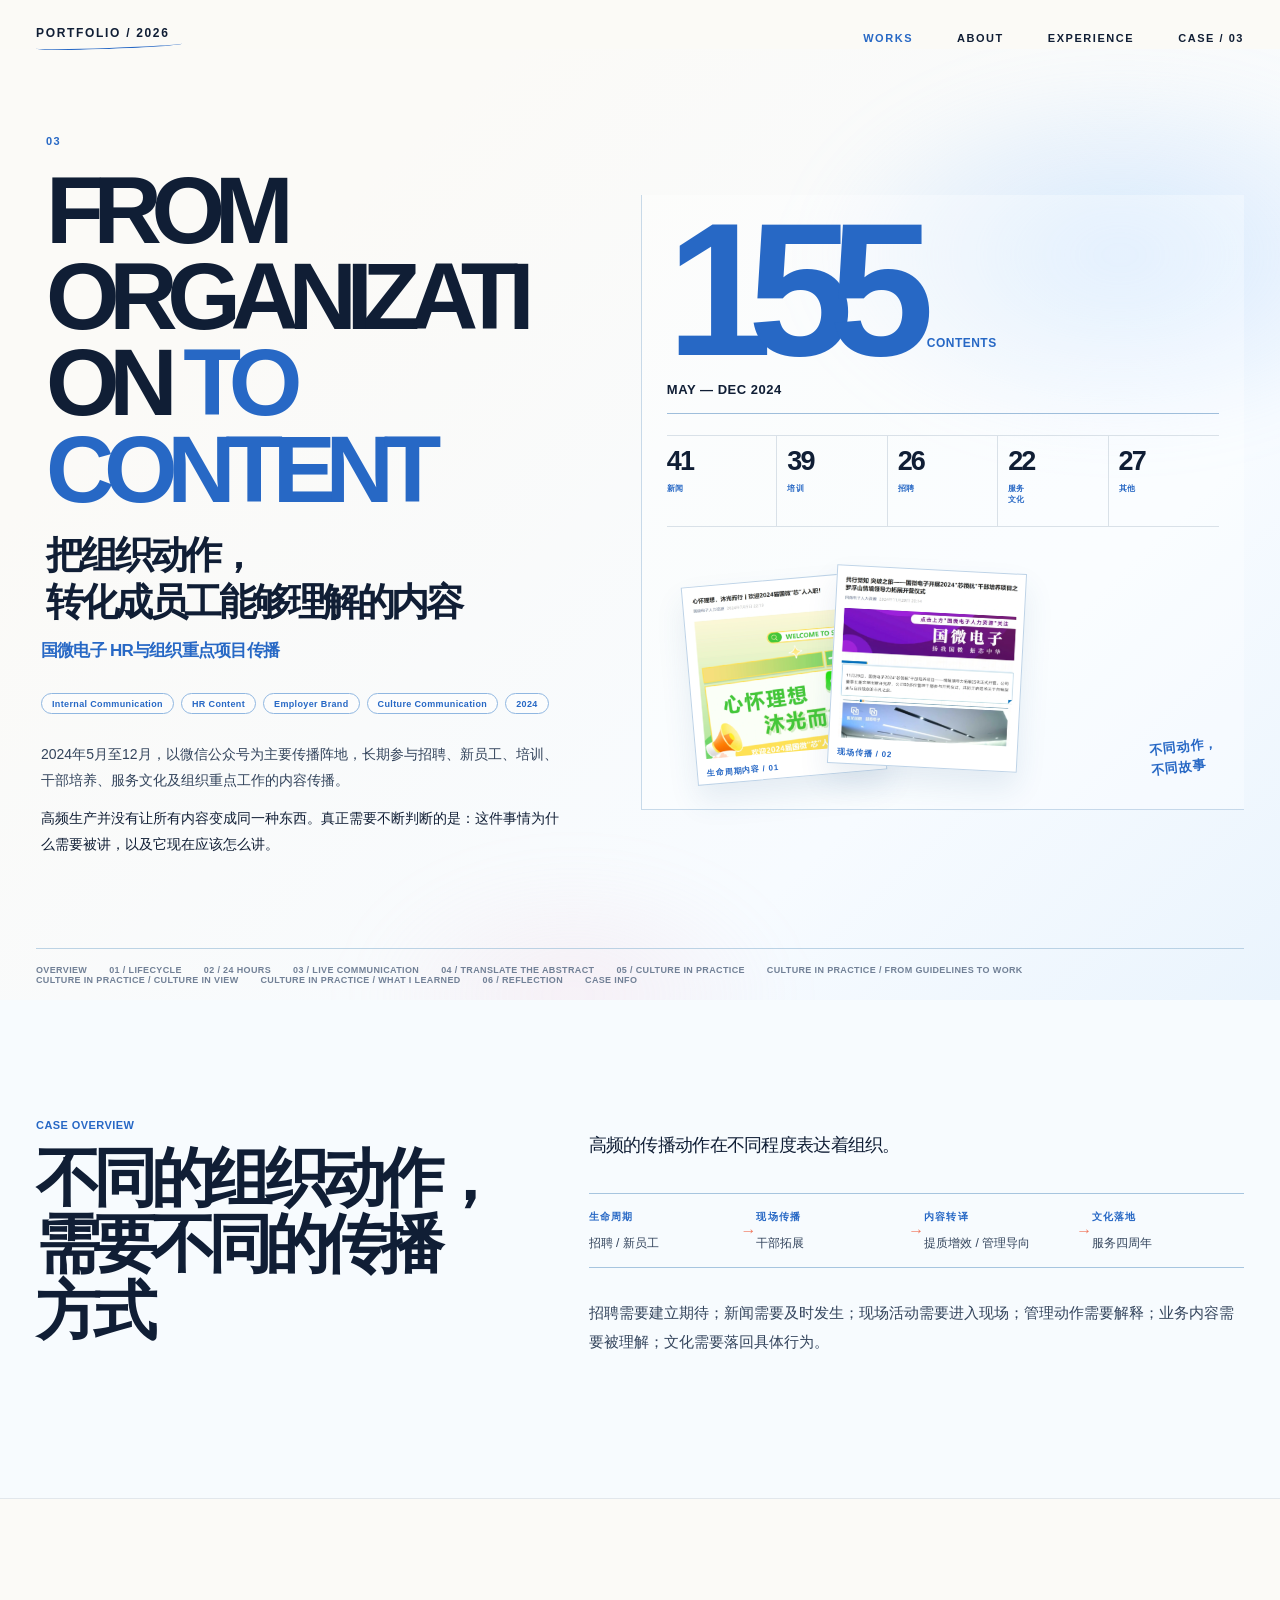
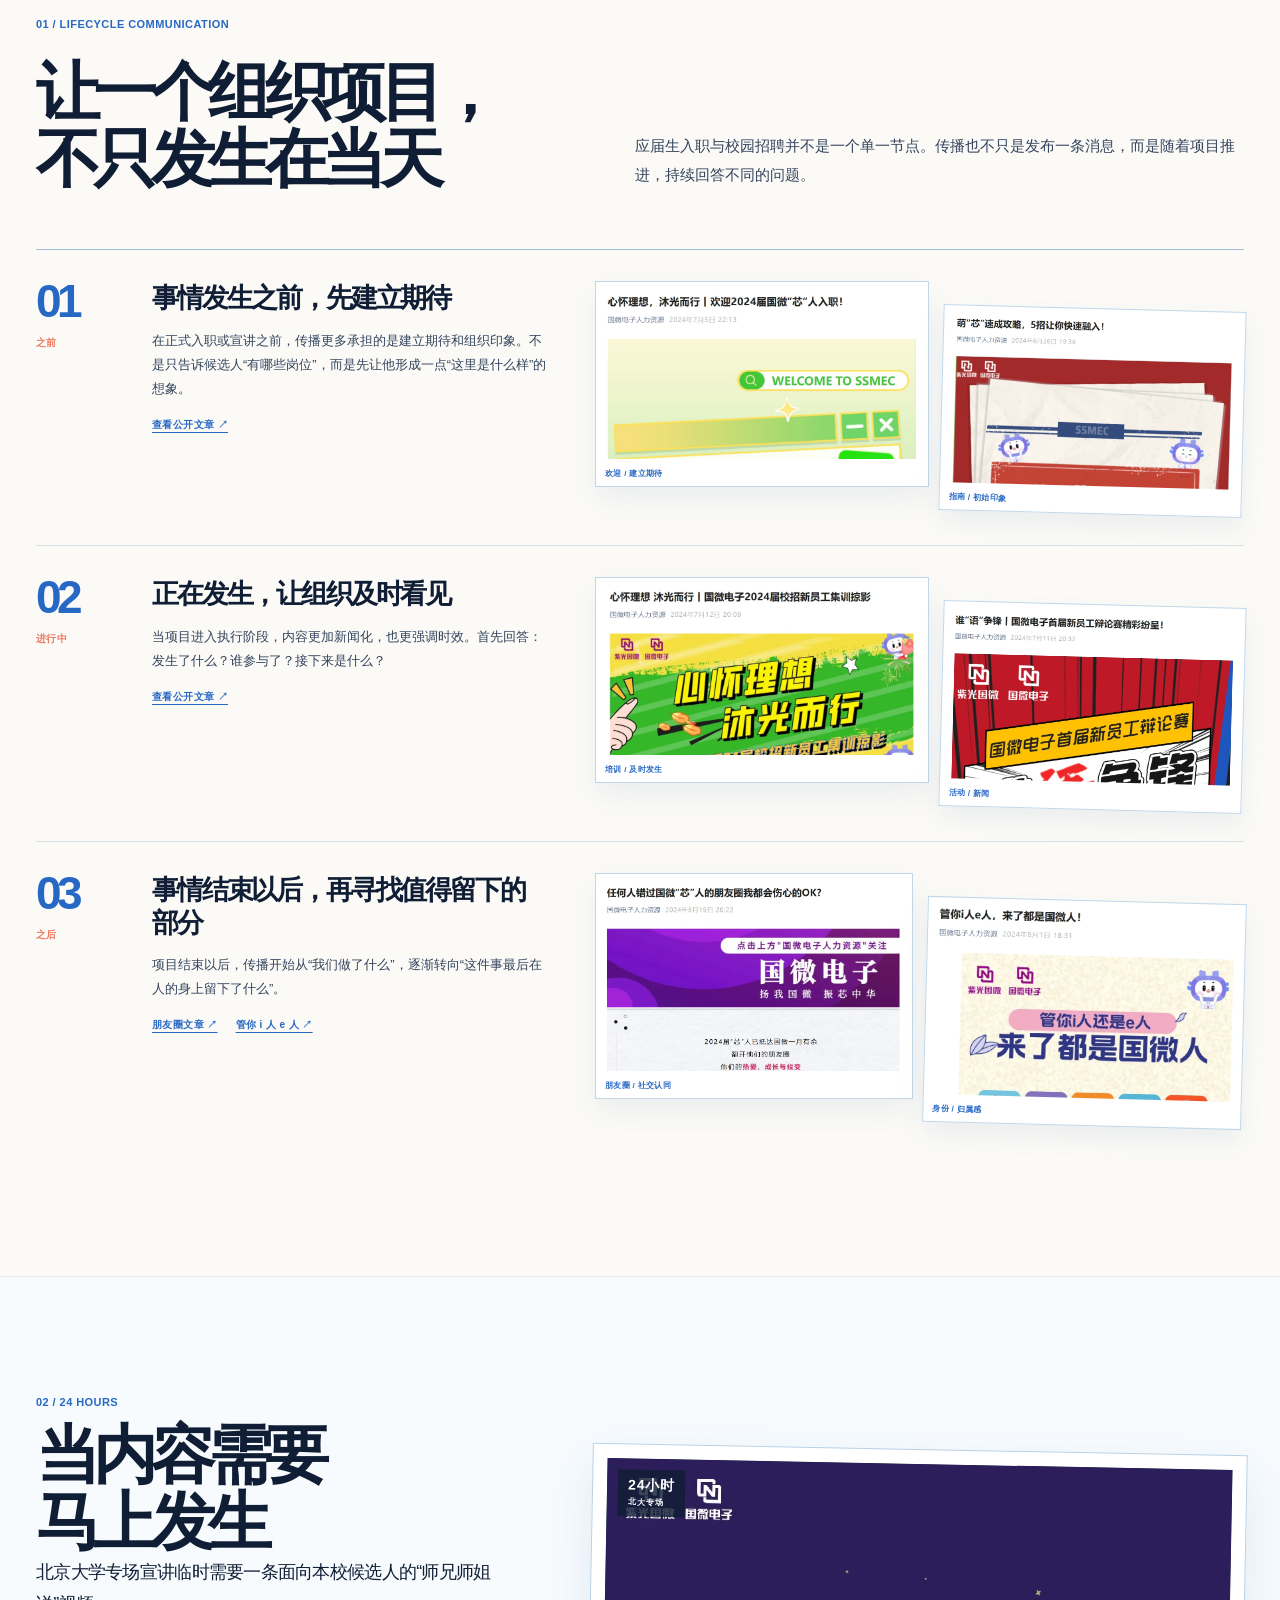
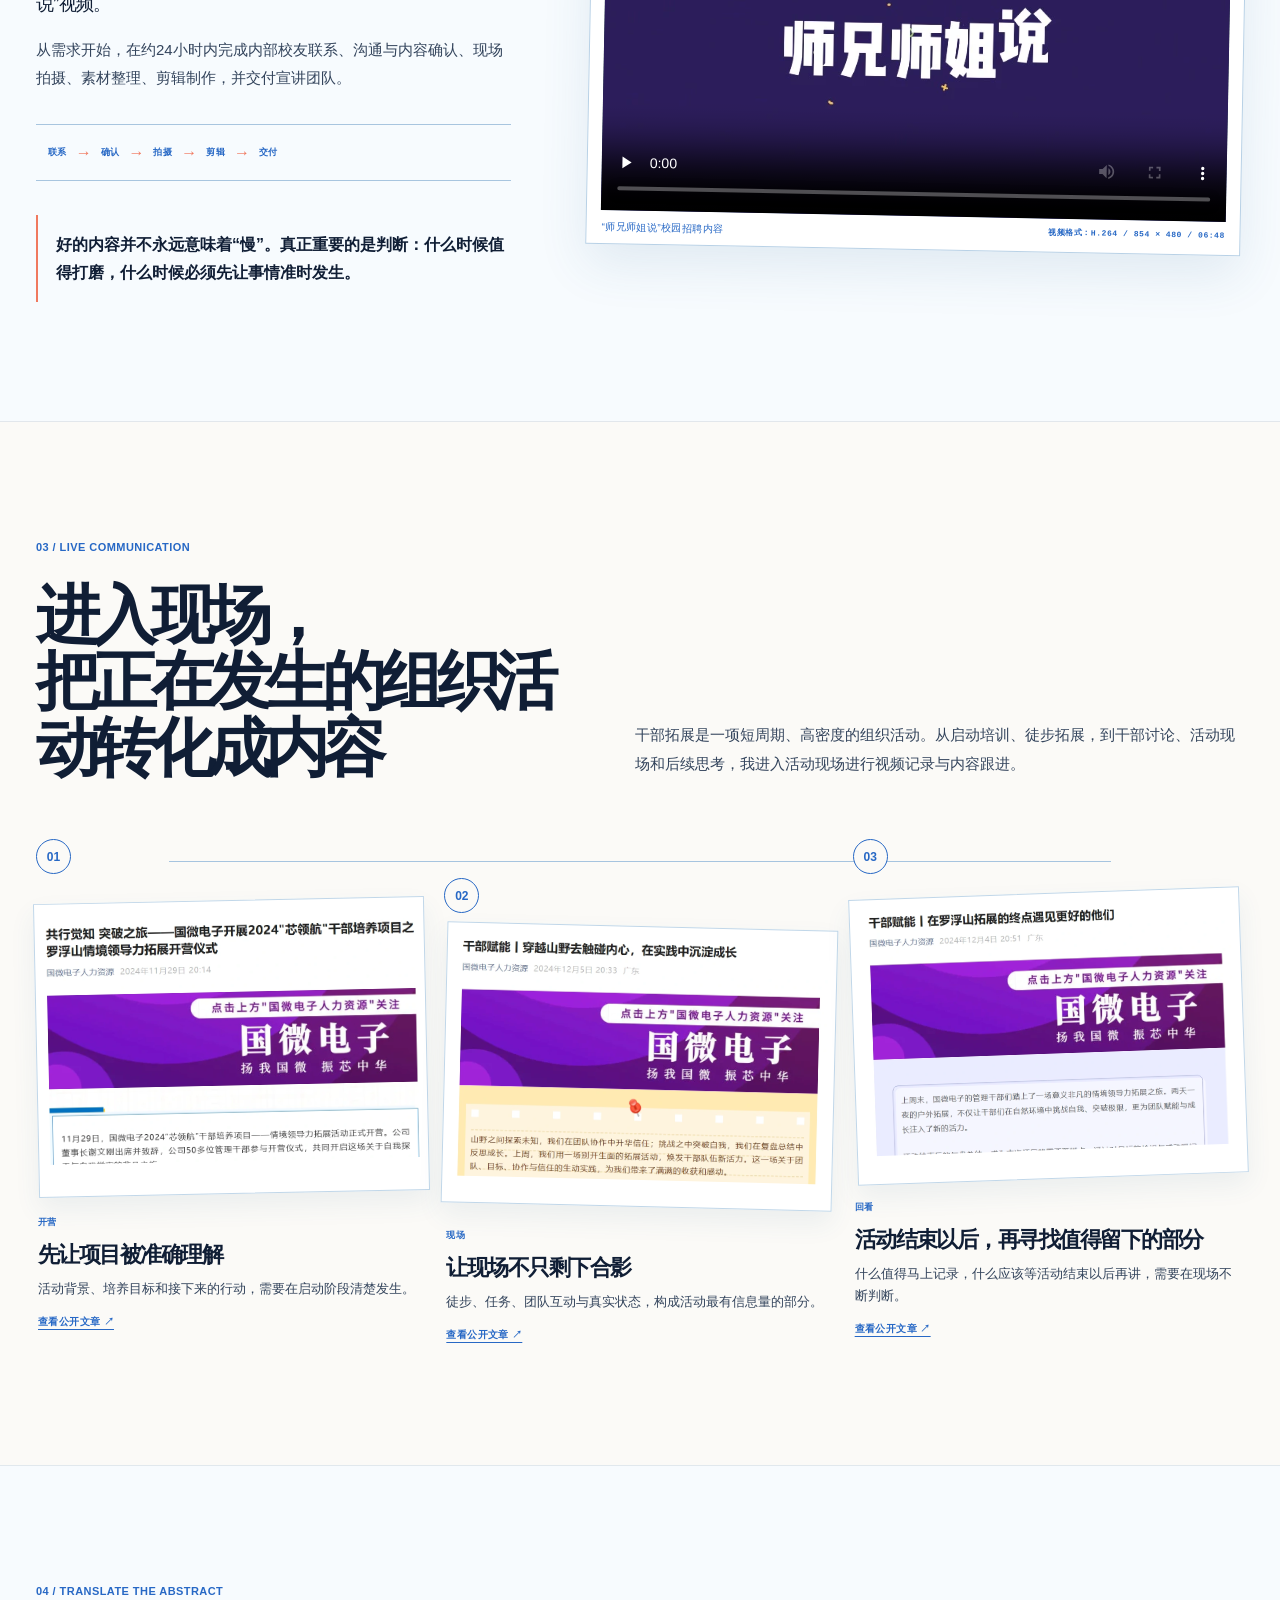
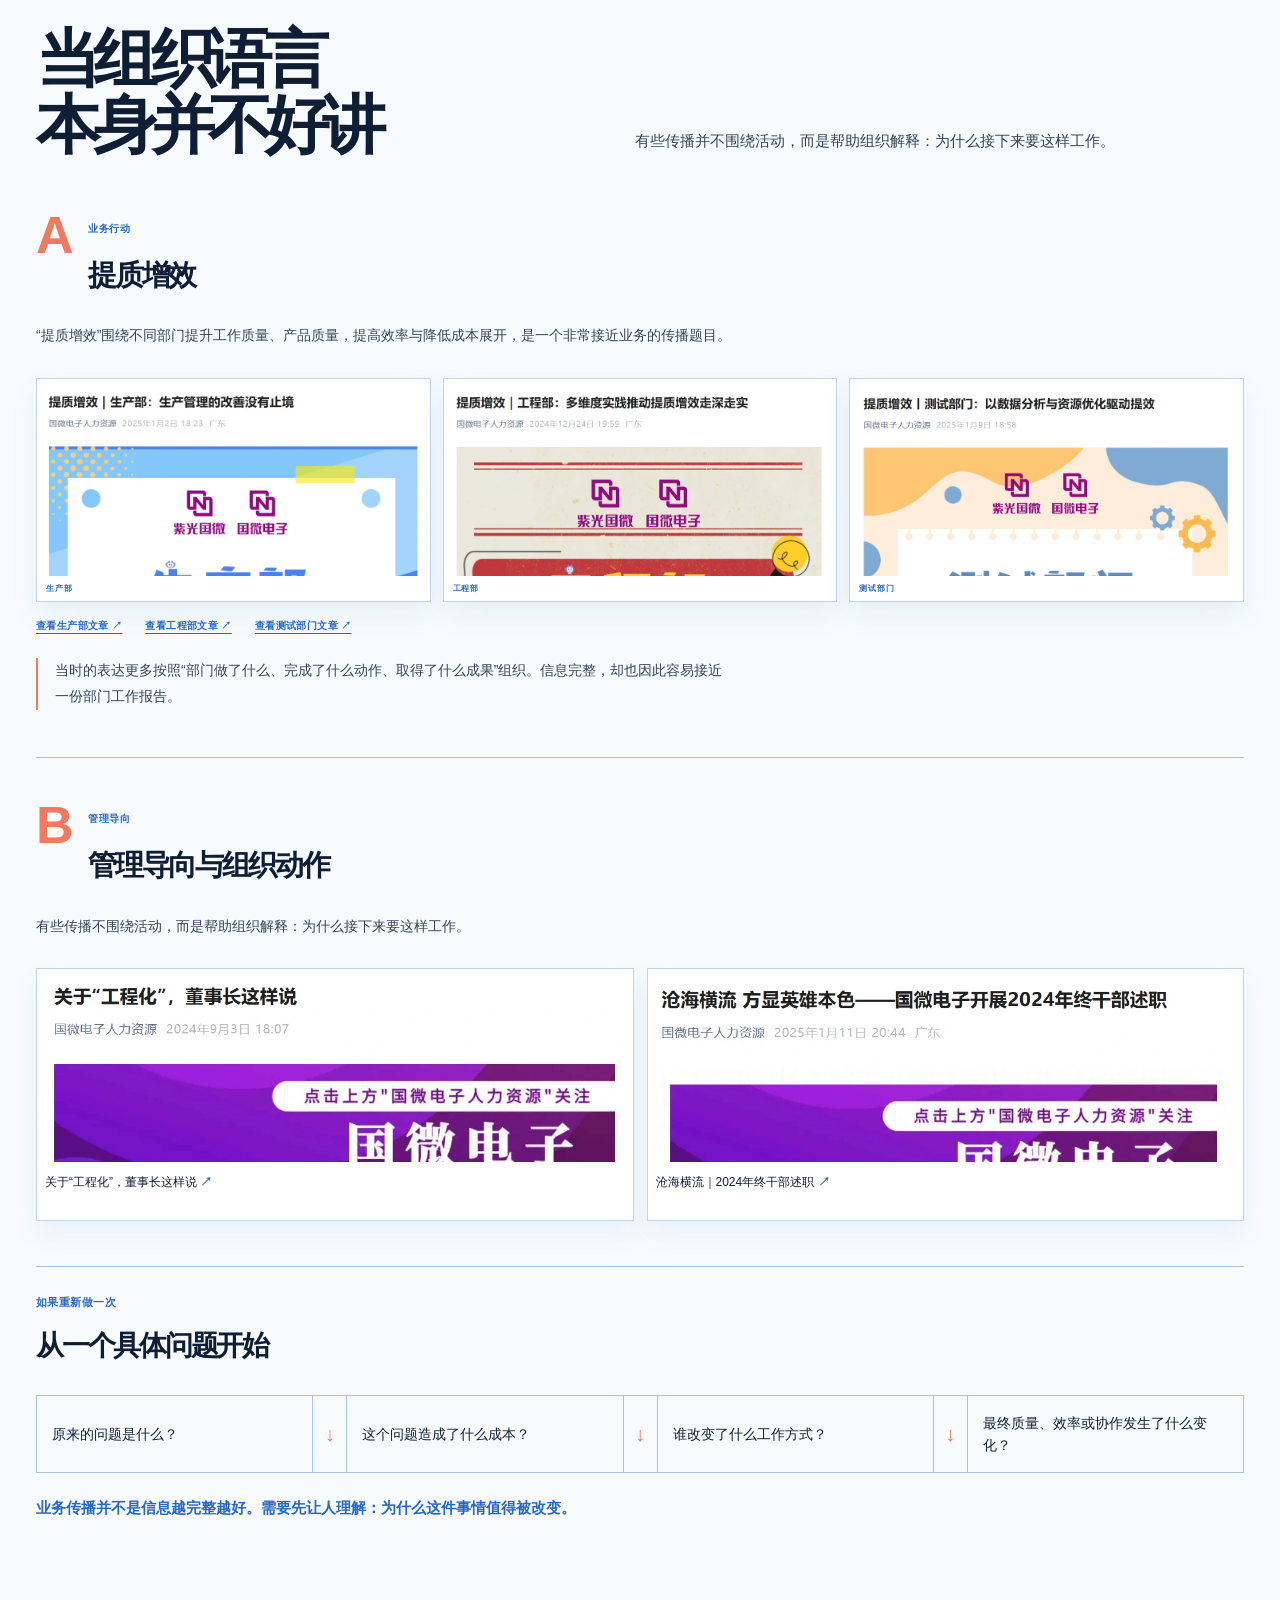
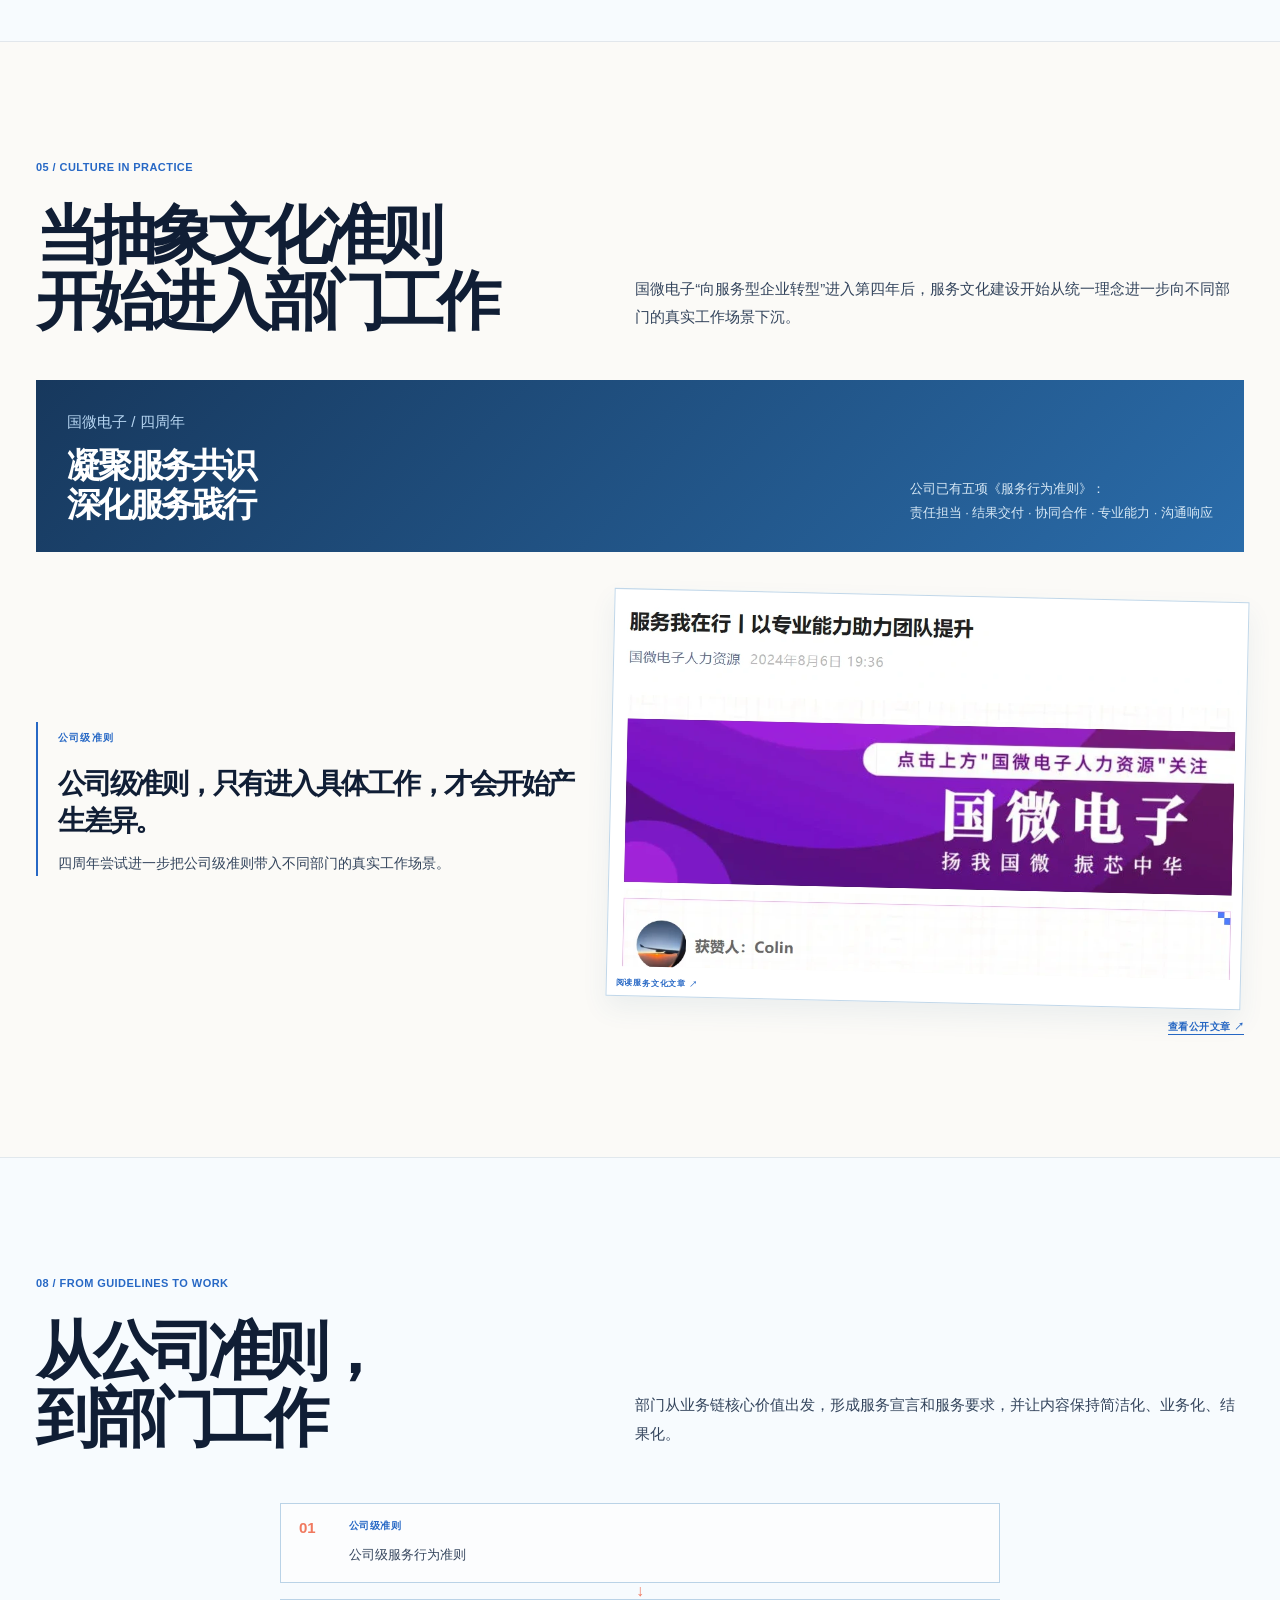
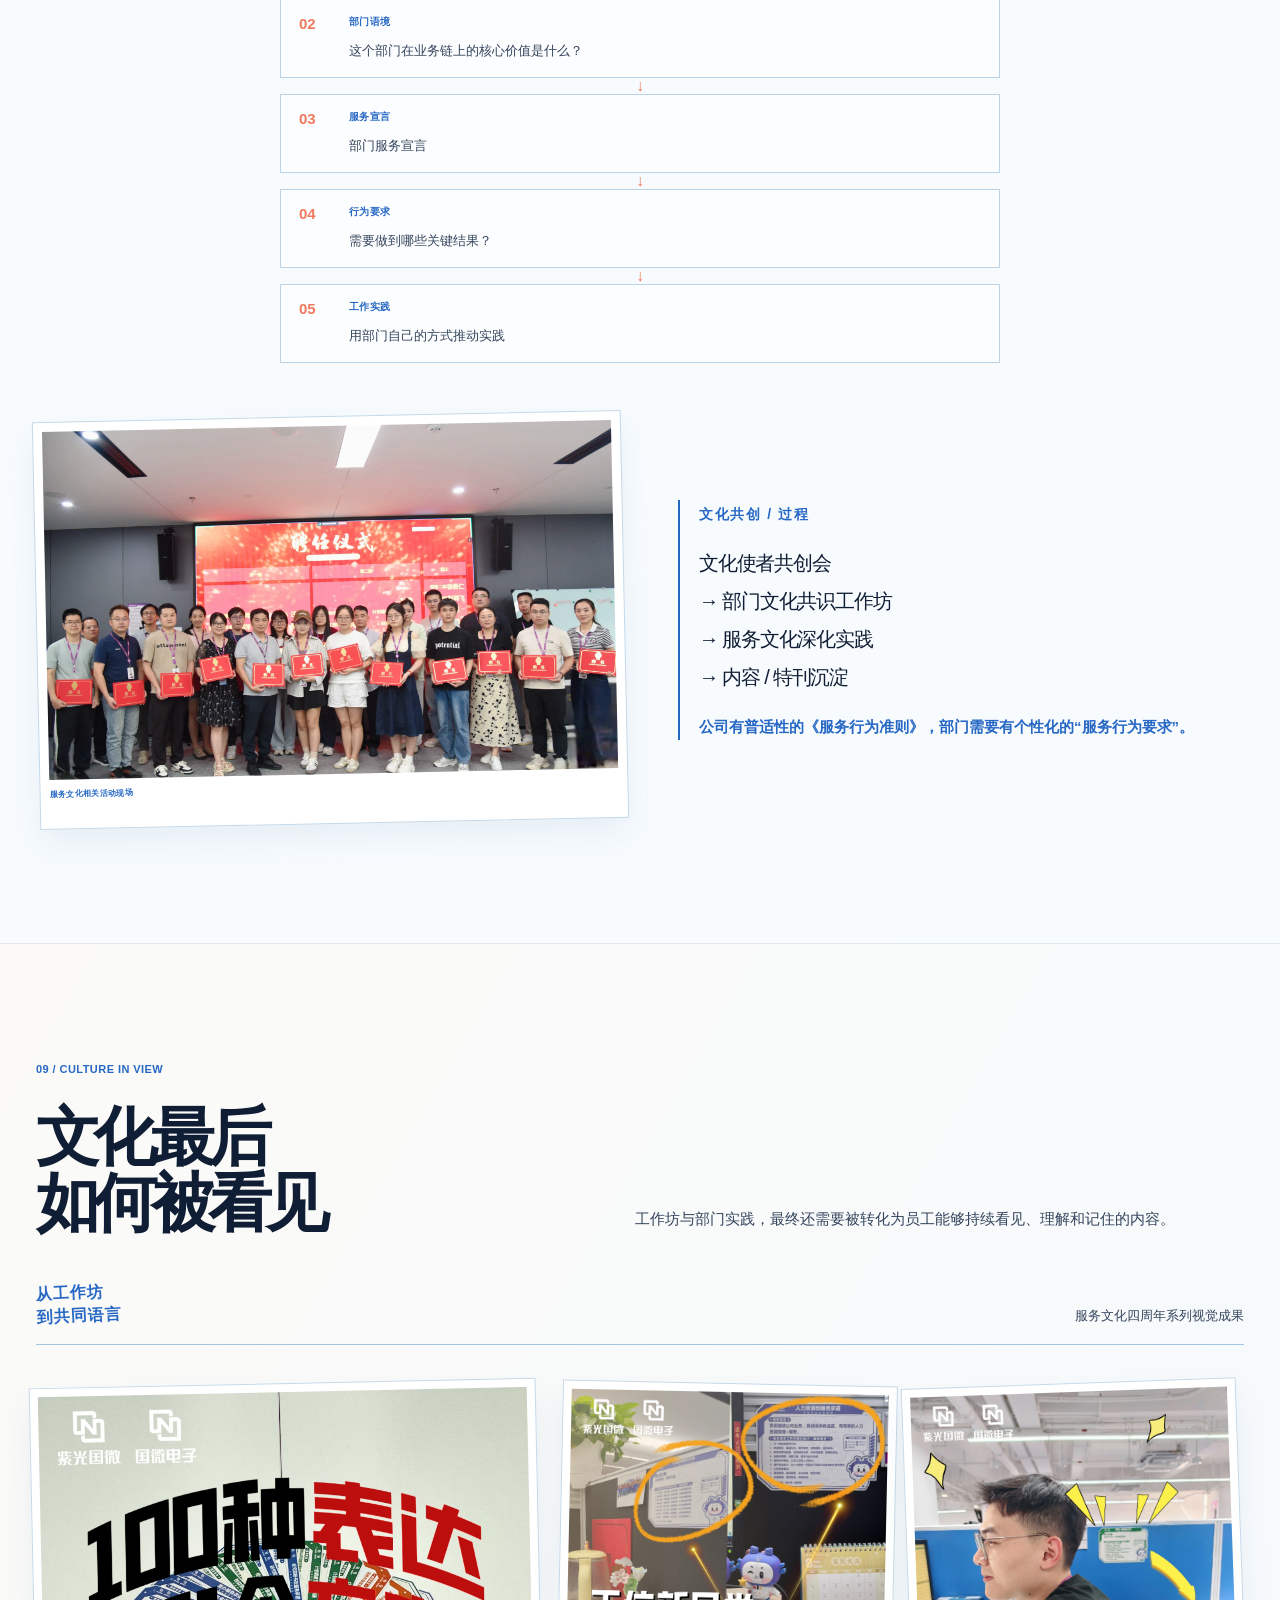
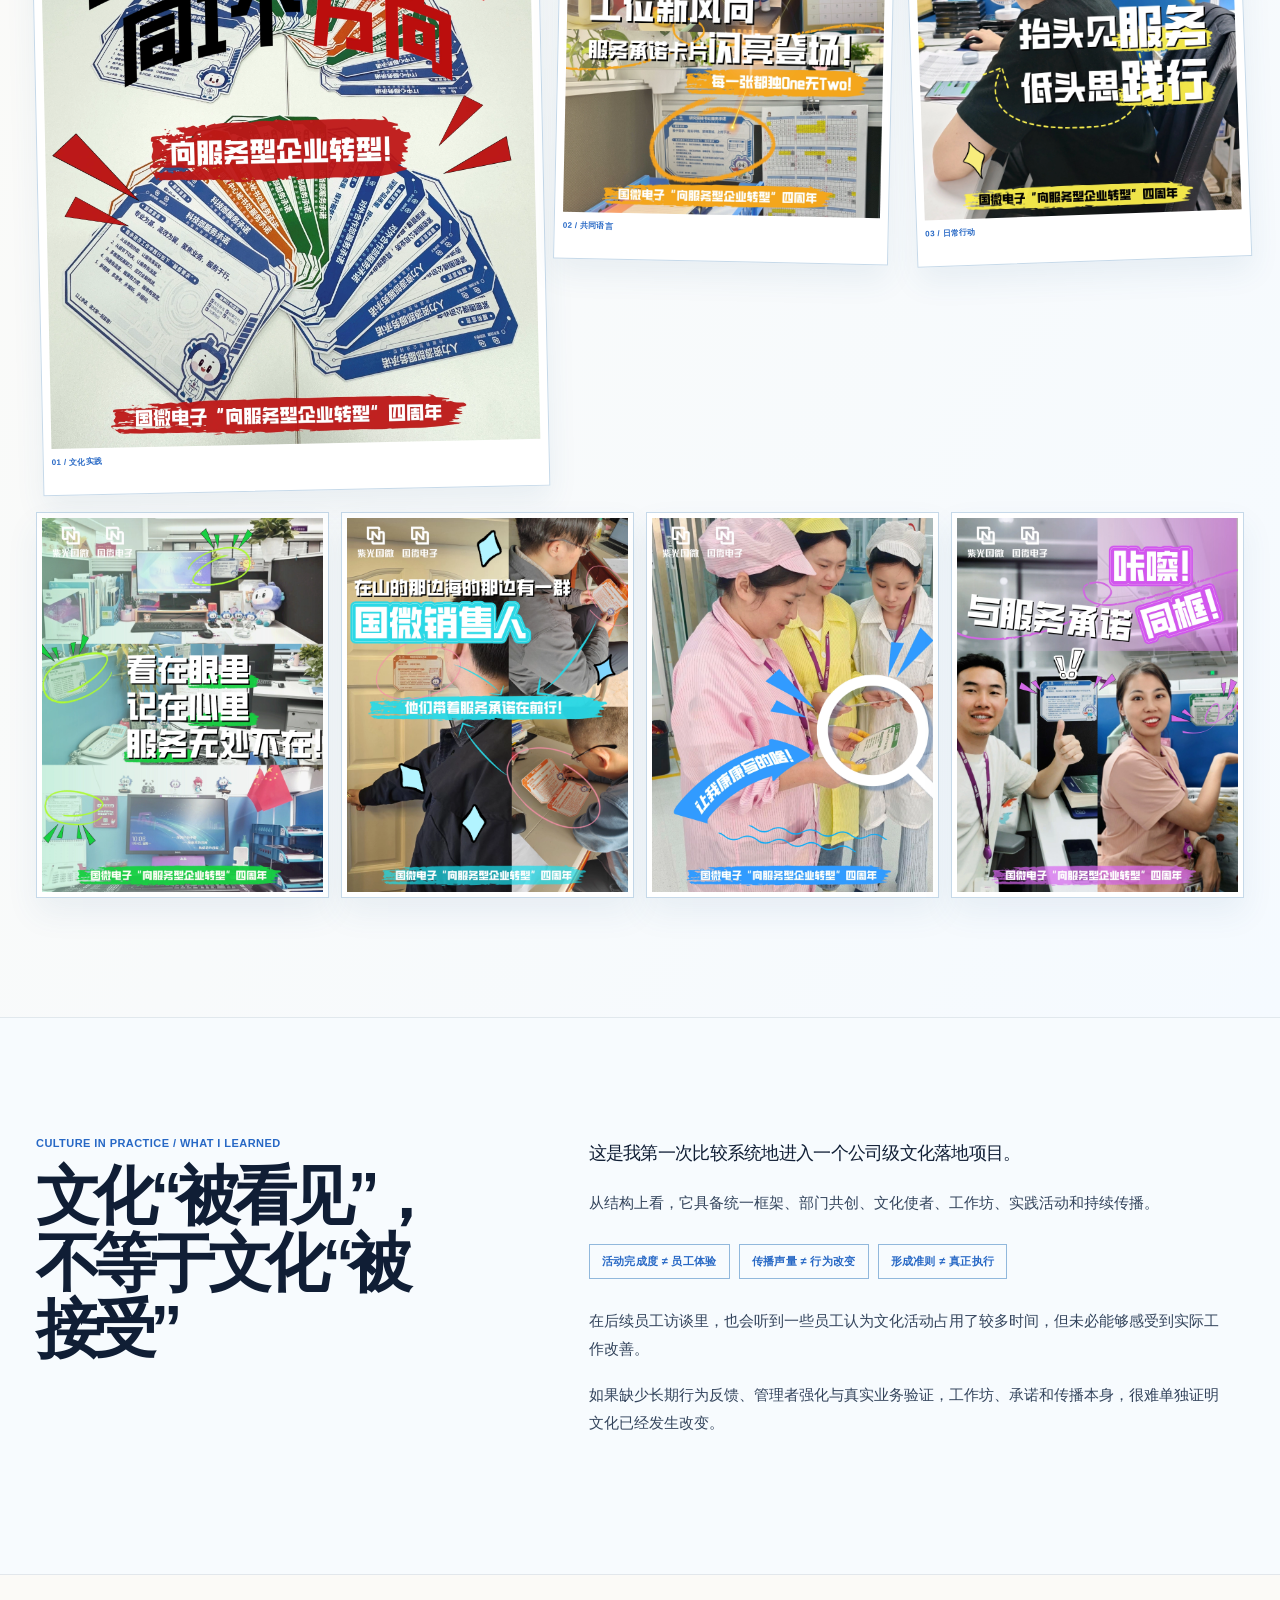
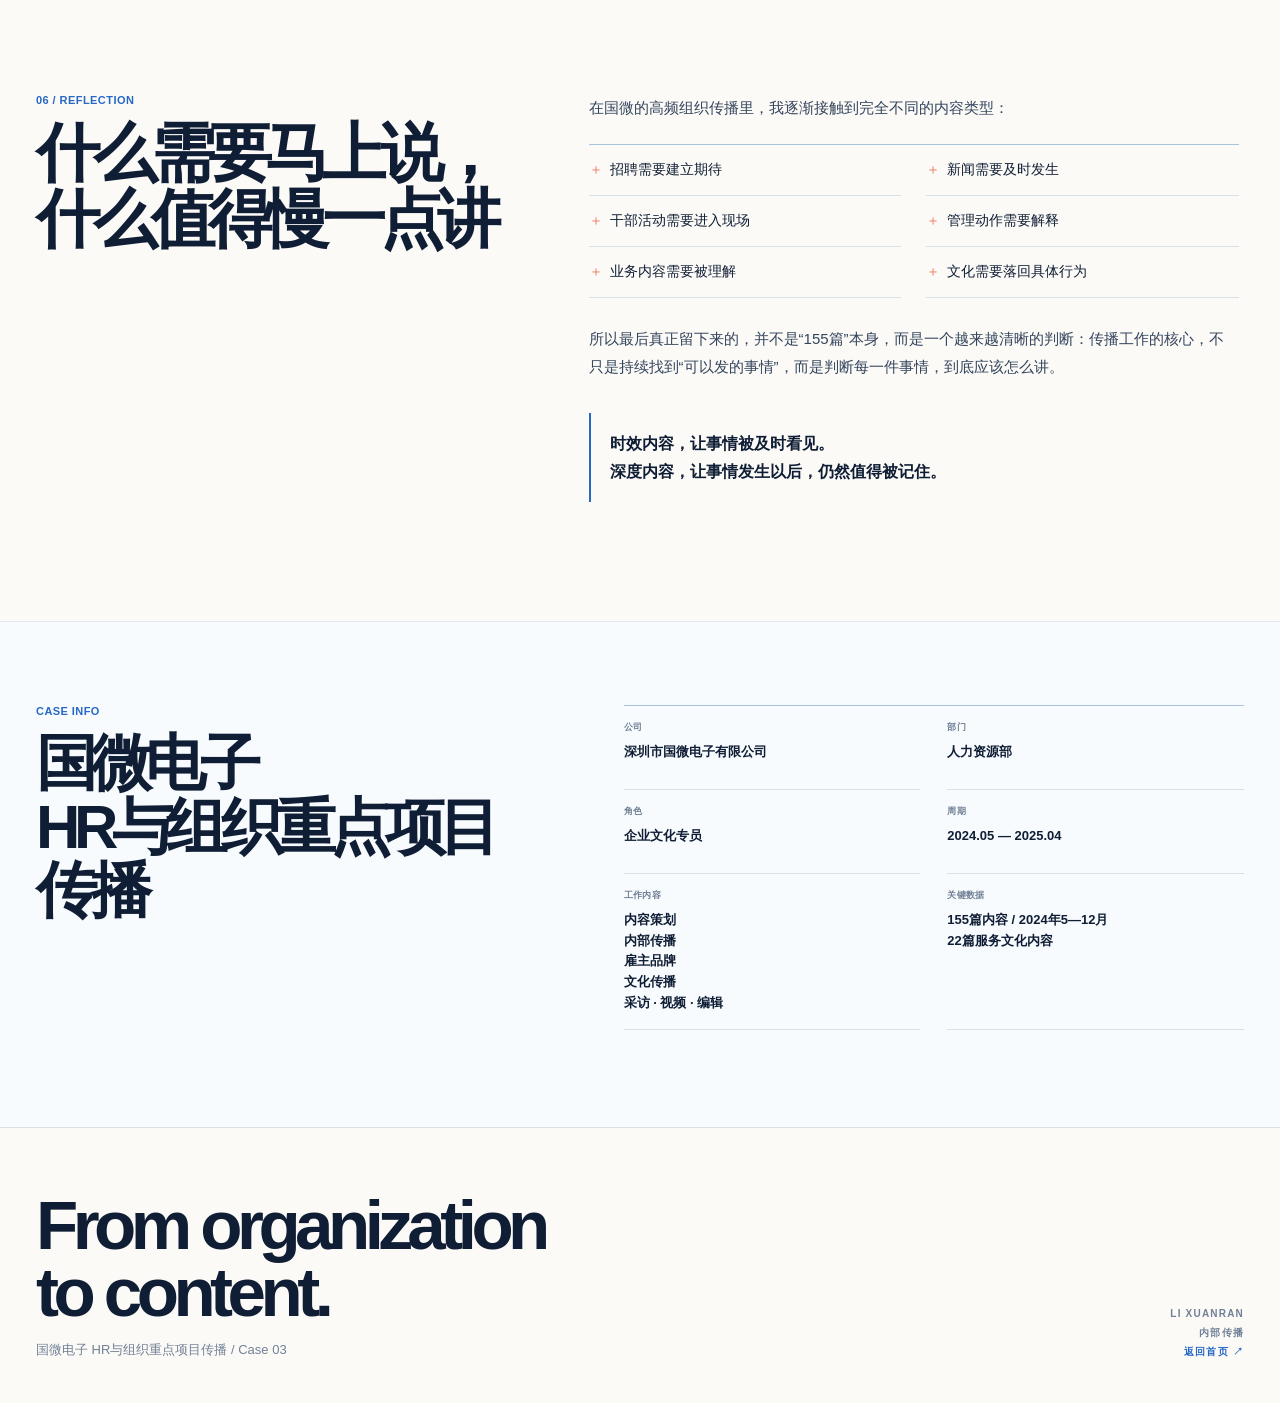
==== commit e4053c52: "V2 Speed-up Version" ====
--- a/case-guowei.html
+++ b/case-guowei.html
@@ -28,7 +28,7 @@
       <article class="lifecycle-phase phase-after"><div class="phase-label"><b>03</b><span>之后</span></div><div class="phase-copy"><h3>事情结束以后，再寻找值得留下的部分</h3><p>项目结束以后，传播开始从“我们做了什么”，逐渐转向“这件事最后在人的身上留下了什么”。</p><div class="phase-link-pair"><a class="archive-article-link" href="https://mp.weixin.qq.com/s/4V58gFHTd6sXFRQmrnU9CA" target="_blank" rel="noopener noreferrer">朋友圈文章 ↗</a><a class="archive-article-link" href="https://mp.weixin.qq.com/s/sy6bqrjz5BKcbd2XkQ713A" target="_blank" rel="noopener noreferrer">管你 i 人 e 人 ↗</a></div></div><div class="phase-visual"><button class="article-preview article-preview-short" data-published-open data-image="assets/case03/lifecycle-after-feed.webp" data-title="任何人错过国微“芯”人的朋友圈我都会伤心的OK？"><img src="assets/case03/lifecycle-after-feed.webp" alt="国微芯人朋友圈文章预览" loading="lazy"><span>朋友圈 / 社交认同</span></button><button class="article-preview article-preview-short offset" data-published-open data-image="assets/case03/lifecycle-after-identity.webp" data-title="管你i人e人，来了都是国微人！"><img src="assets/case03/lifecycle-after-identity.webp" alt="管你i人e人文章预览" loading="lazy"><span>身份 / 归属感</span></button></div></article>
     </div></div></section>
 
-    <section class="archive-section archive-video-section" id="video"><div class="shell archive-two-col archive-video-grid"><div><div class="archive-kicker">02 / 24 HOURS</div><h2>当内容需要<br>马上发生</h2><p class="archive-lead">北京大学专场宣讲临时需要一条面向本校候选人的“师兄师姐说”视频。</p><p>从需求开始，在约24小时内完成内部校友联系、沟通与内容确认、现场拍摄、素材整理、剪辑制作，并交付宣讲团队。</p><div class="video-process"><span>联系</span><i>→</i><span>确认</span><i>→</i><span>拍摄</span><i>→</i><span>剪辑</span><i>→</i><span>交付</span></div><blockquote>好的内容并不永远意味着“慢”。真正重要的是判断：什么时候值得打磨，什么时候必须先让事情准时发生。</blockquote></div><div class="archive-video-wrap"><div class="video-label">24小时<br><small>北大专场</small></div><video controls preload="metadata" poster="assets/case03/pku-mentors-poster.webp"><source src="assets/case03/pku-mentors-h264.mp4" type="video/mp4">当前浏览器无法播放该视频。</video><div class="video-caption"><span>“师兄师姐说”校园招聘内容</span><b>视频格式：H.264 / 854 × 480 / 06:48</b></div></div></div></section>
+<section class="archive-section archive-video-section" id="video"><div class="shell archive-two-col archive-video-grid"><div><div class="archive-kicker">02 / 24 HOURS</div><h2>当内容需要<br>马上发生</h2><p class="archive-lead">北京大学专场宣讲临时需要一条面向本校候选人的“师兄师姐说”视频。</p><p>从需求开始，在约24小时内完成内部校友联系、沟通与内容确认、现场拍摄、素材整理、剪辑制作，并交付宣讲团队。</p><div class="video-process"><span>联系</span><i>→</i><span>确认</span><i>→</i><span>拍摄</span><i>→</i><span>剪辑</span><i>→</i><span>交付</span></div><blockquote>好的内容并不永远意味着“慢”。真正重要的是判断：什么时候值得打磨，什么时候必须先让事情准时发生。</blockquote></div><div class="archive-video-wrap"><div class="video-label">24小时<br><small>北大专场</small></div><video controls preload="none" poster="assets/case03/pku-mentors-poster.webp"><source src="assets/case03/pku-mentors-h264.mp4" type="video/mp4">当前浏览器无法播放该视频。</video><div class="video-caption"><span>“师兄师姐说”校园招聘内容</span><b>视频格式：H.264 / 854 × 480 / 06:48</b></div></div></div></section>
 
     <section class="archive-section archive-live-section" id="live"><div class="shell"><div class="archive-kicker">03 / LIVE COMMUNICATION</div><div class="archive-heading-row"><h2>进入现场，<br>把正在发生的组织活动转化成内容</h2><p>干部拓展是一项短周期、高密度的组织活动。从启动培训、徒步拓展，到干部讨论、活动现场和后续思考，我进入活动现场进行视频记录与内容跟进。</p></div><div class="live-arc"><div class="live-arc-line"></div><article><div class="live-step-num">01</div><button class="live-article-image" data-published-open data-image="assets/case03/live-opening.webp" data-title="共行觉知·突破之旅｜干部培养项目开营"><img src="assets/case03/live-opening.webp" alt="干部培养项目开营文章预览" loading="lazy"></button><div><b>开营</b><h3>先让项目被准确理解</h3><p>活动背景、培养目标和接下来的行动，需要在启动阶段清楚发生。</p><a href="https://mp.weixin.qq.com/s/KcxUy8nQTvQKolW1ItQCwA" target="_blank" rel="noopener noreferrer">查看公开文章 ↗</a></div></article><article class="live-article-mid"><div class="live-step-num">02</div><button class="live-article-image" data-published-open data-image="assets/case03/live-field.webp" data-title="干部赋能｜穿越山野去触碰内心"><img src="assets/case03/live-field.webp" alt="干部拓展现场文章预览" loading="lazy"></button><div><b>现场</b><h3>让现场不只剩下合影</h3><p>徒步、任务、团队互动与真实状态，构成活动最有信息量的部分。</p><a href="https://mp.weixin.qq.com/s/BWNbKoGJcWhyiMeo8nheeA" target="_blank" rel="noopener noreferrer">查看公开文章 ↗</a></div></article><article><div class="live-step-num">03</div><button class="live-article-image" data-published-open data-image="assets/case03/live-lookback.webp" data-title="干部赋能｜在罗浮山拓展的终点遇见更好的他们"><img src="assets/case03/live-lookback.webp" alt="干部拓展回看文章预览" loading="lazy"></button><div><b>回看</b><h3>活动结束以后，再寻找值得留下的部分</h3><p>什么值得马上记录，什么应该等活动结束以后再讲，需要在现场不断判断。</p><a href="https://mp.weixin.qq.com/s/r3BRIzT0zAzQ0fmruiSYbw" target="_blank" rel="noopener noreferrer">查看公开文章 ↗</a></div></article></div></div></section>
 
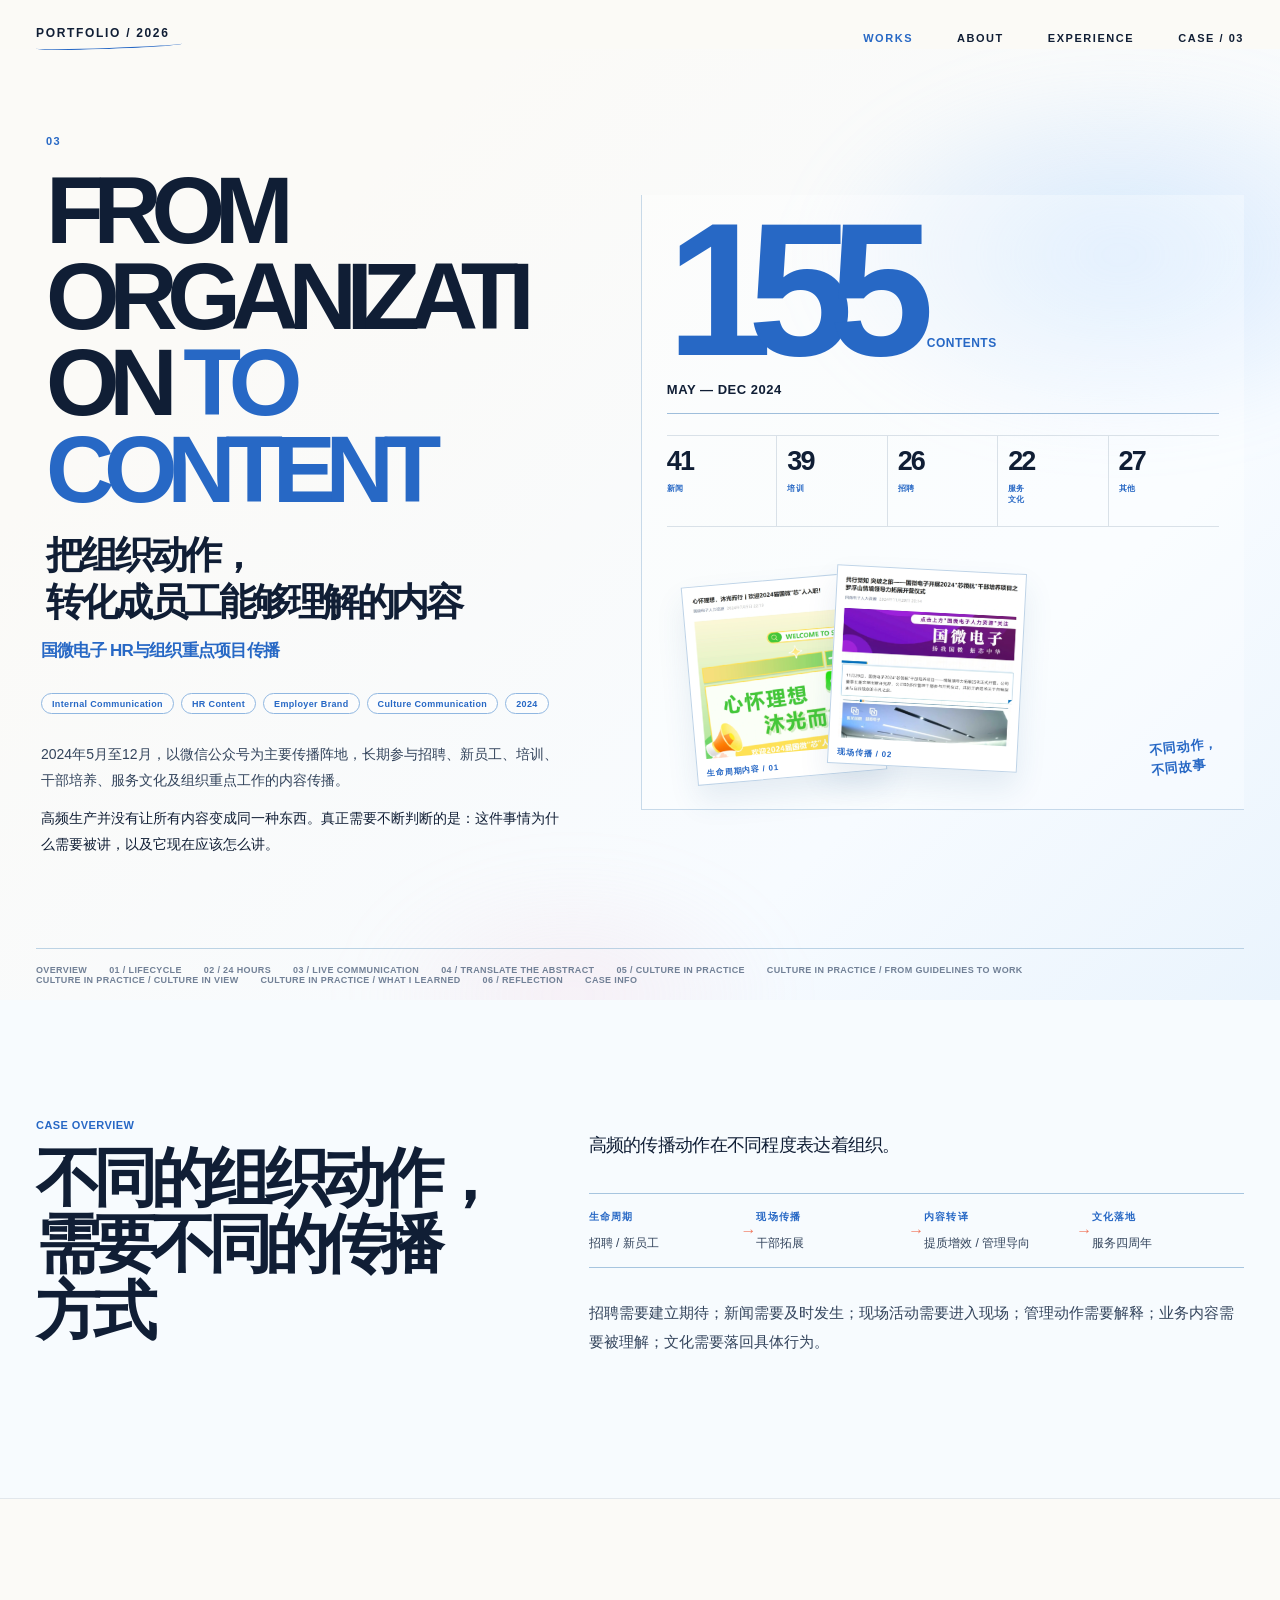
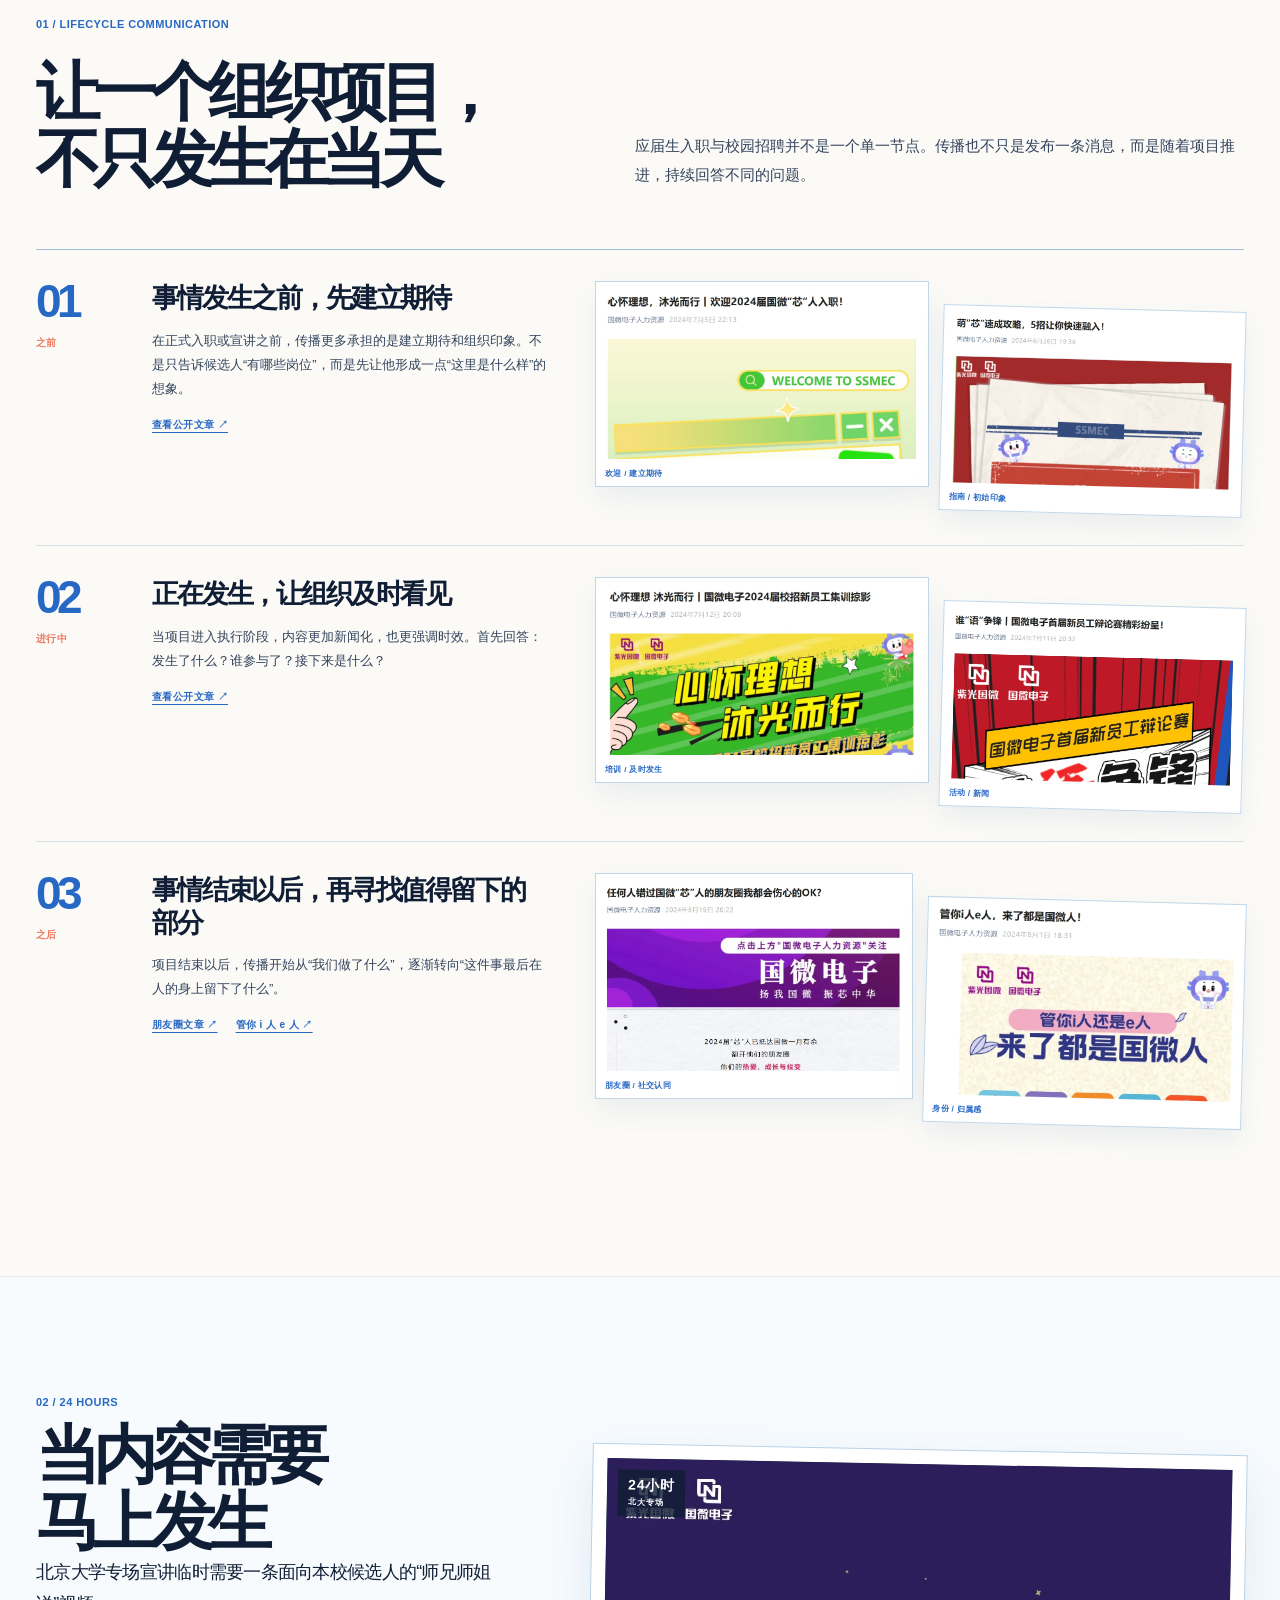
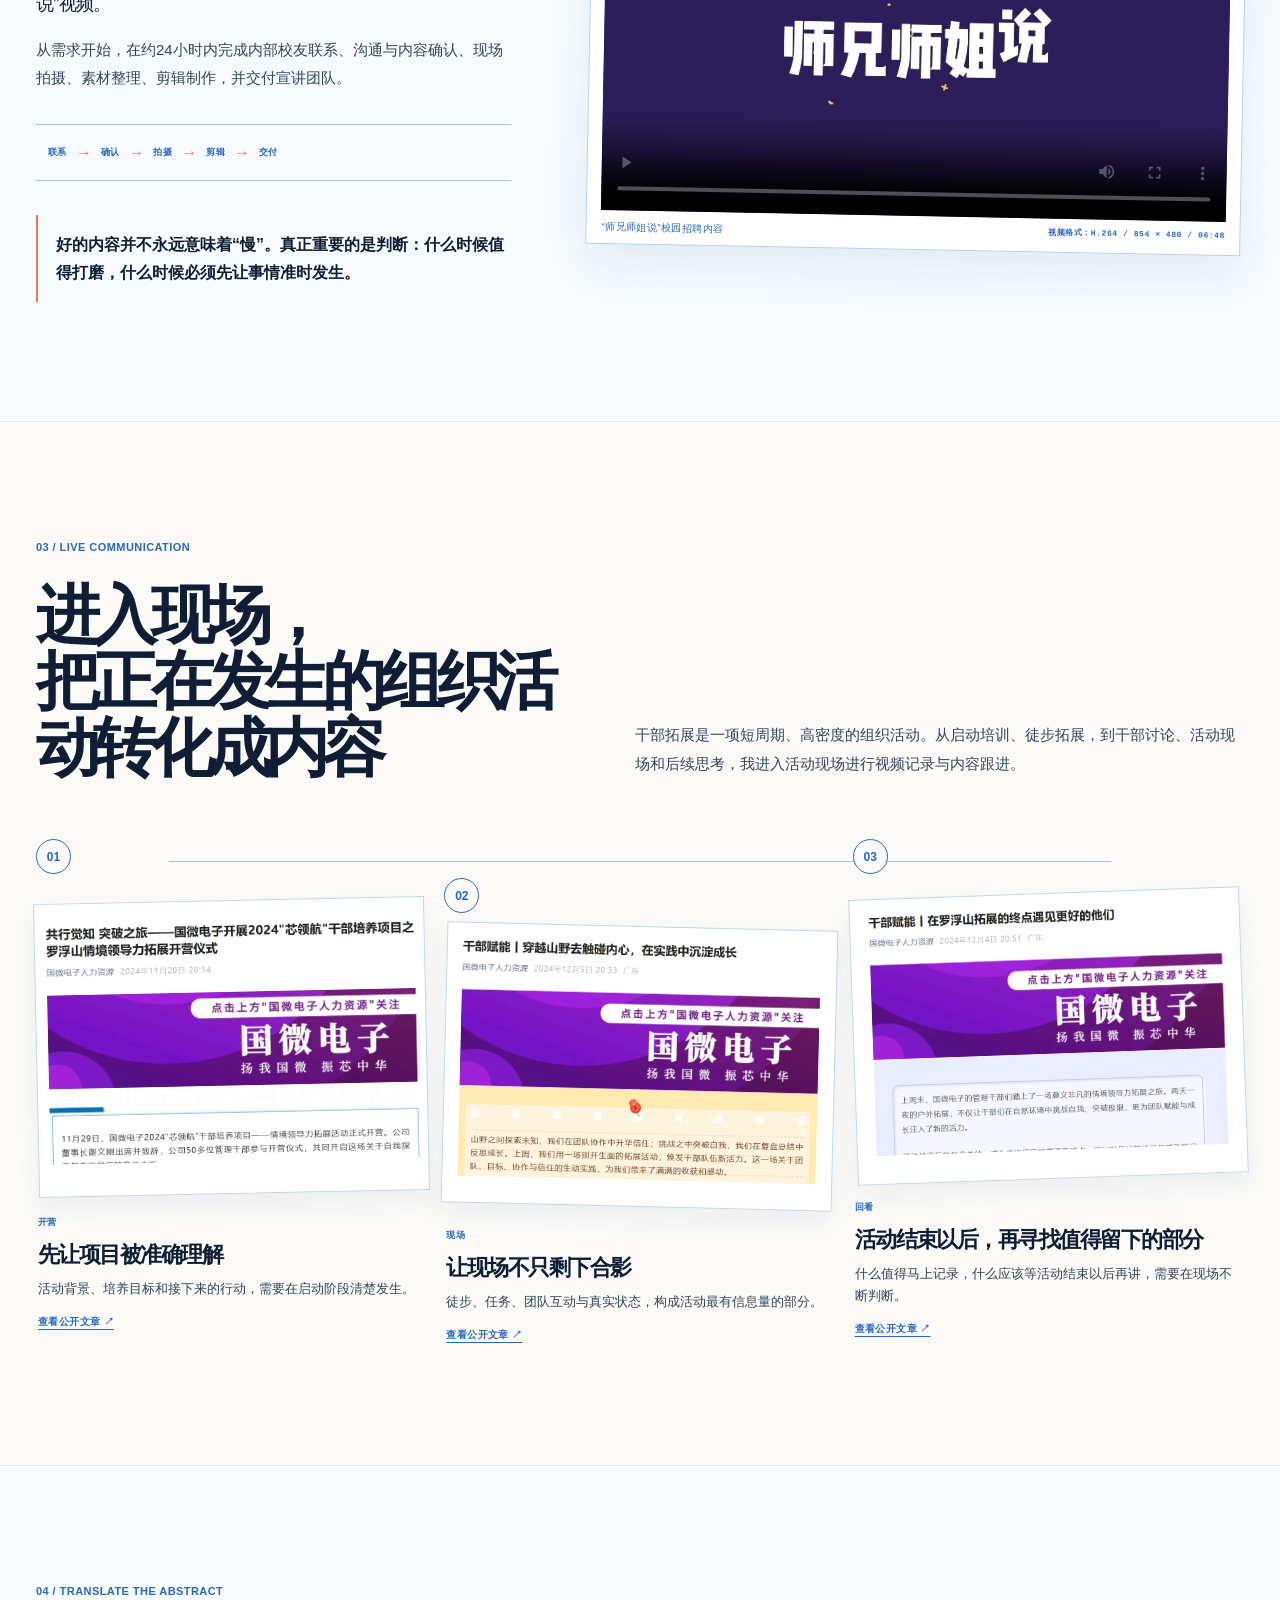
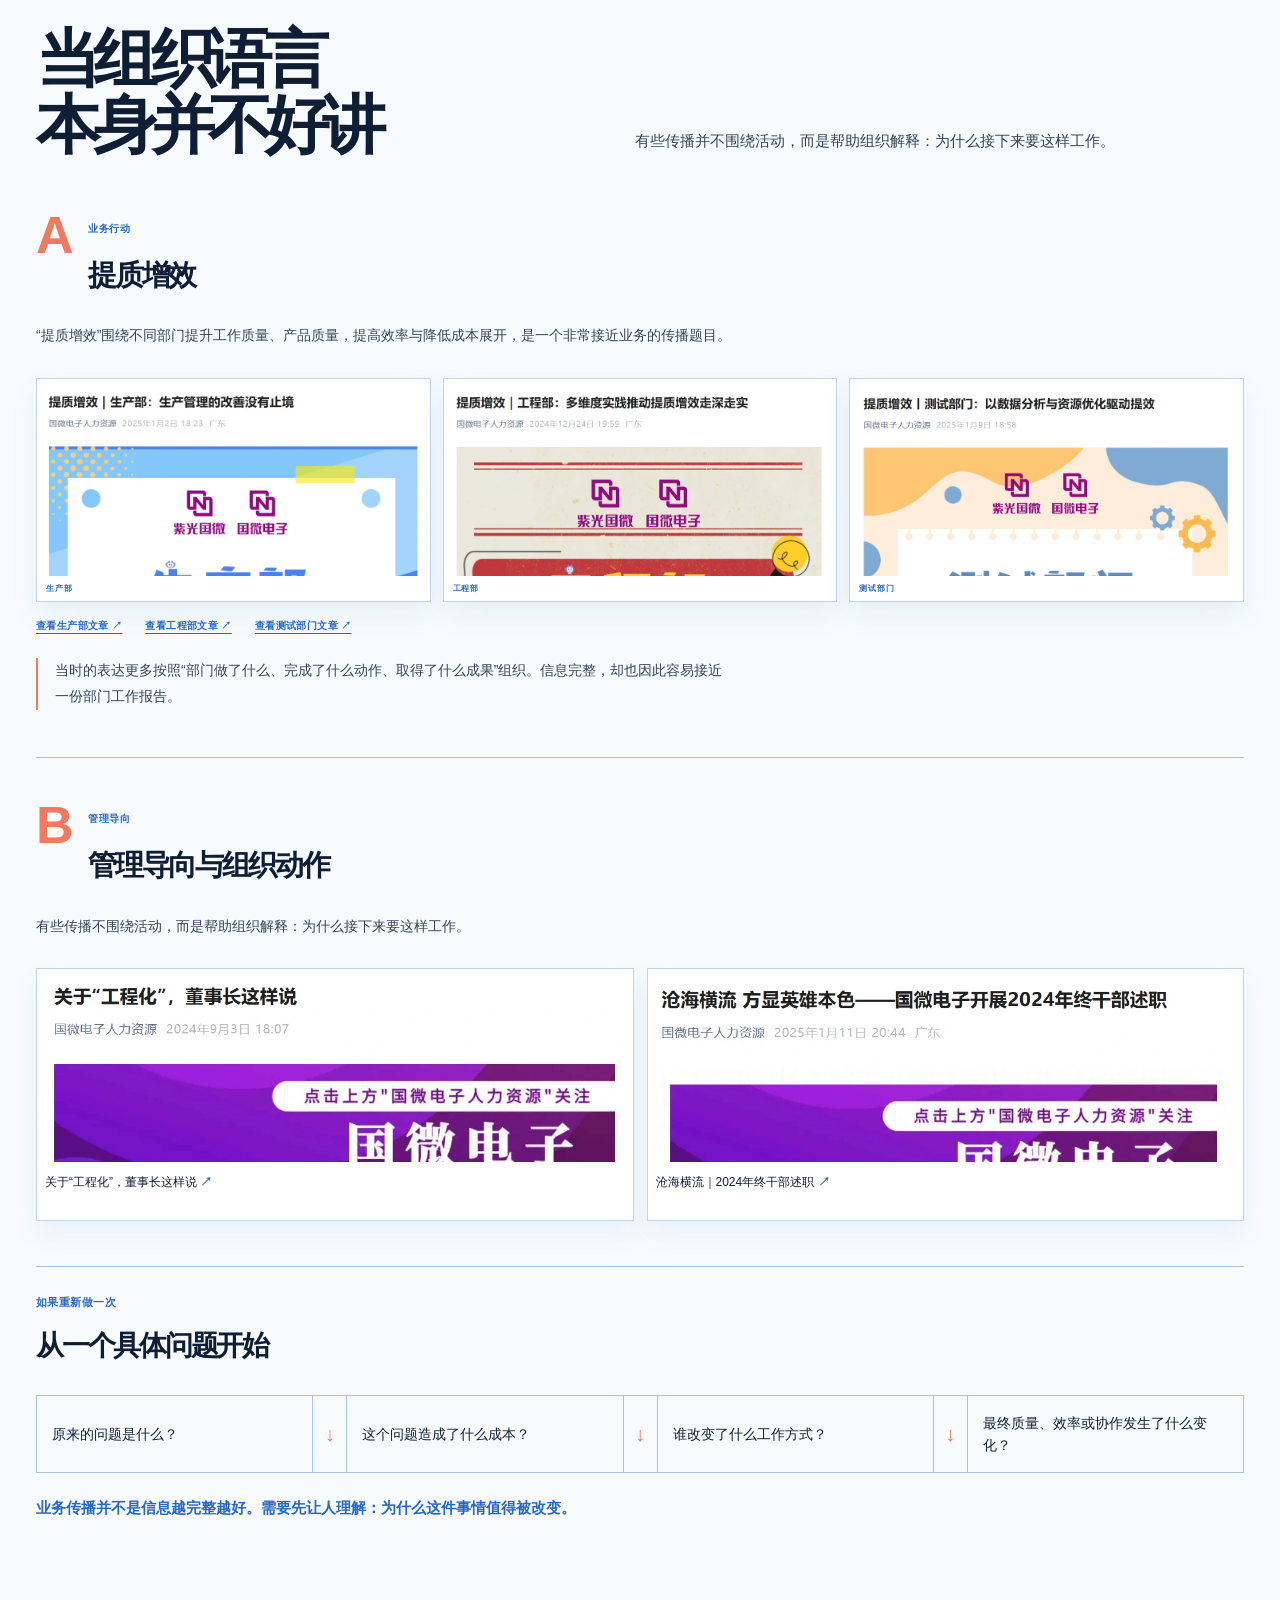
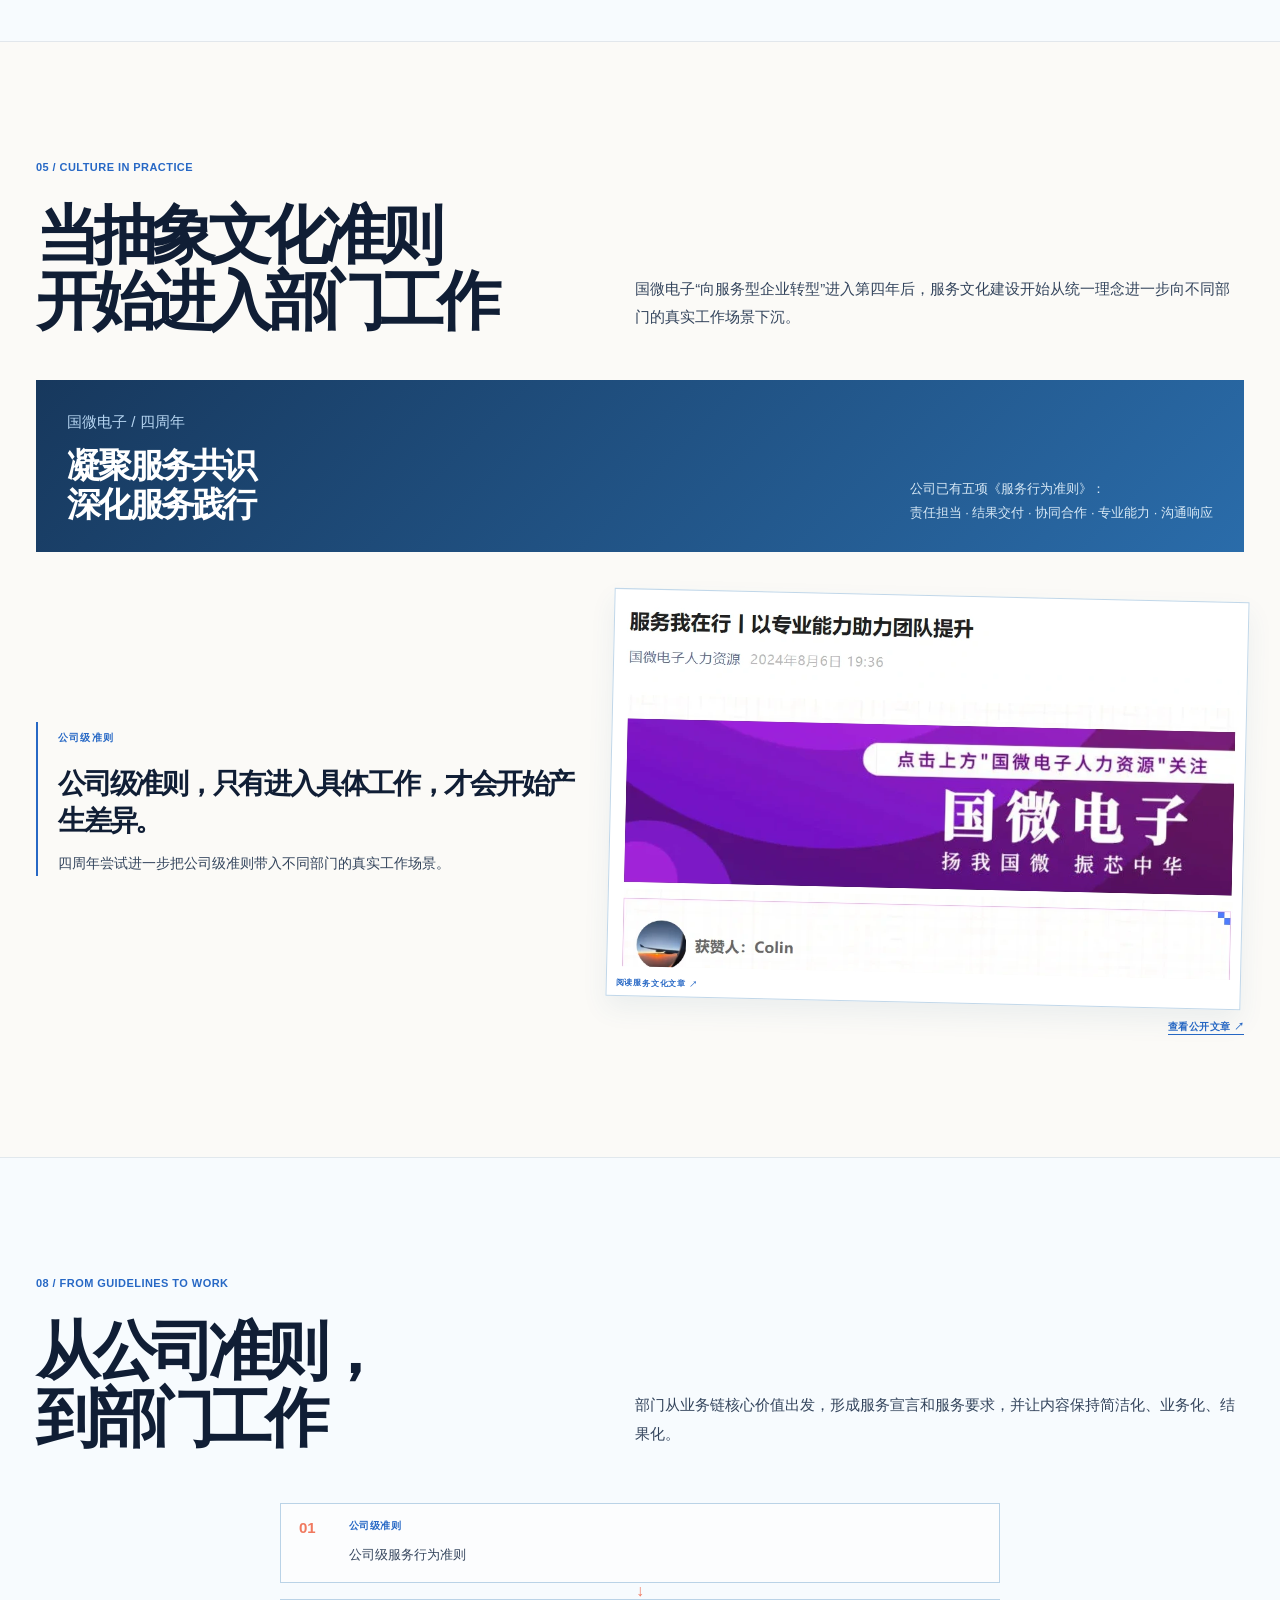
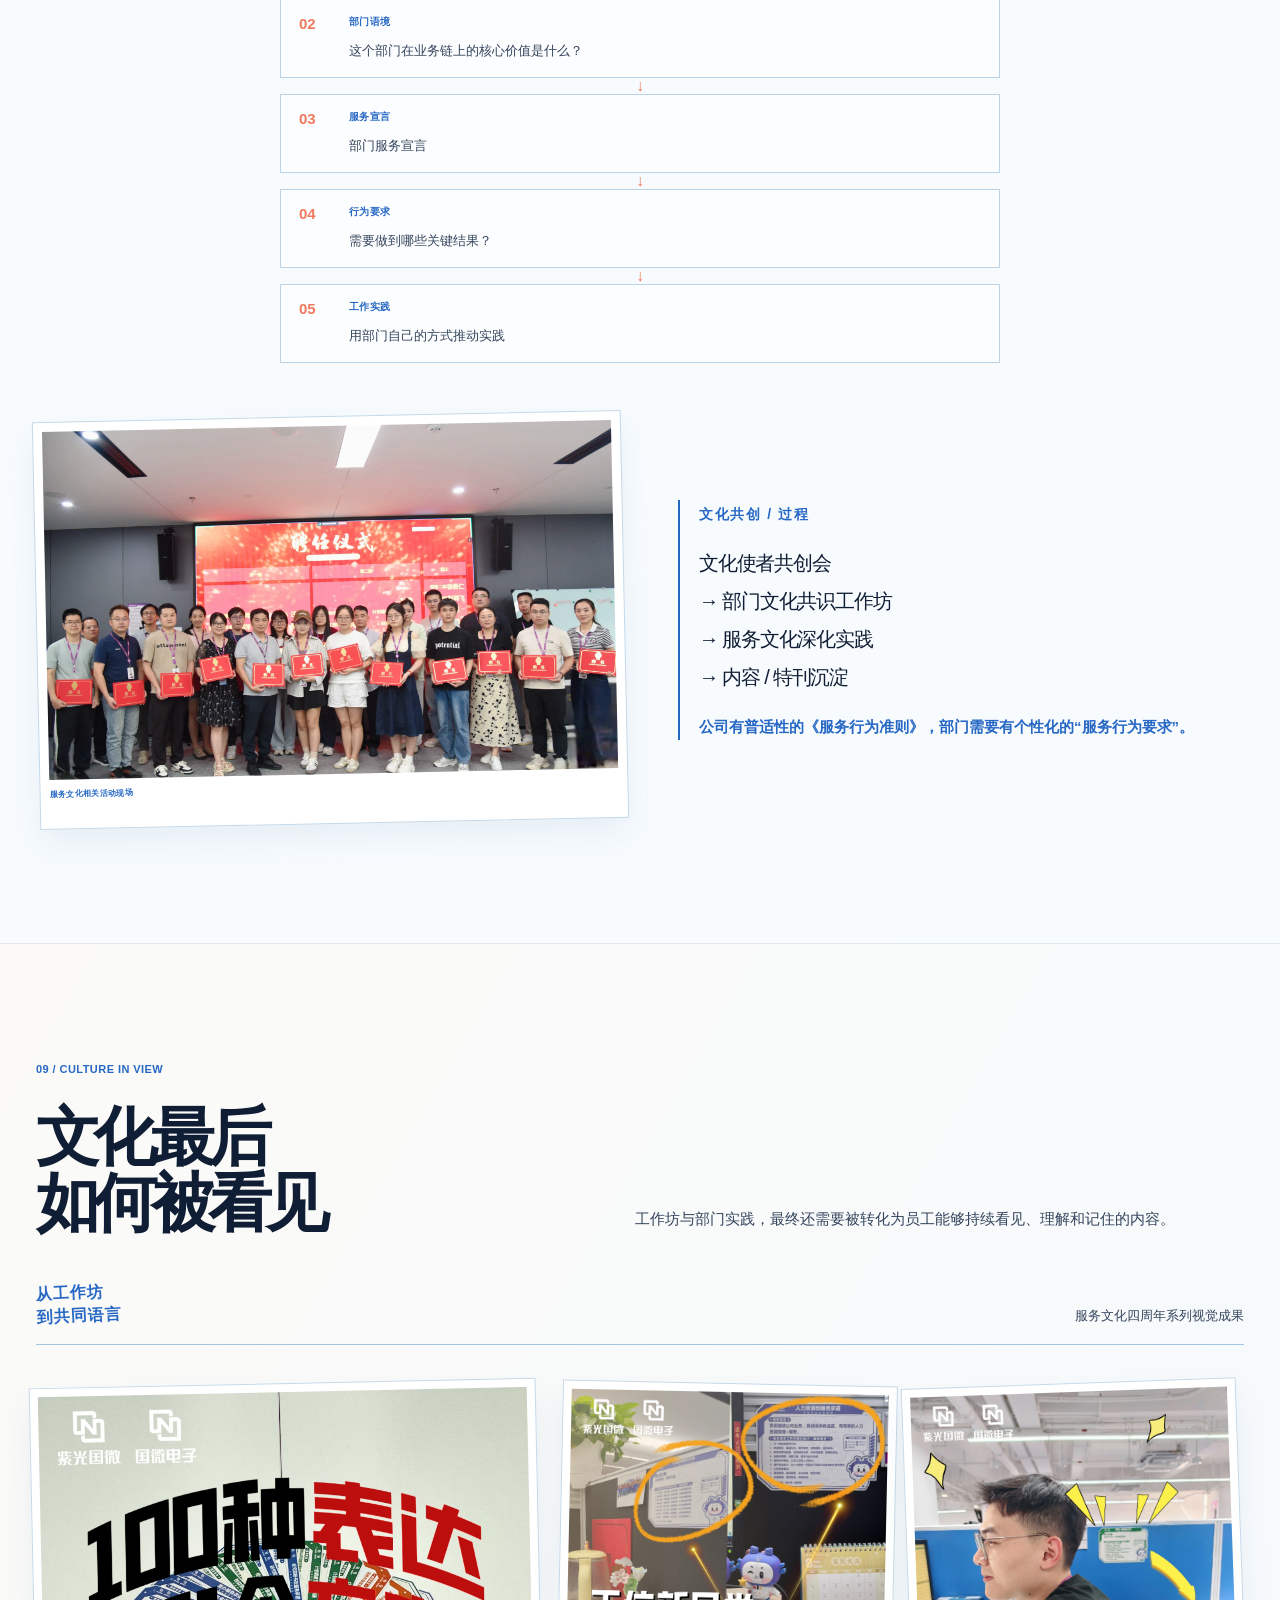
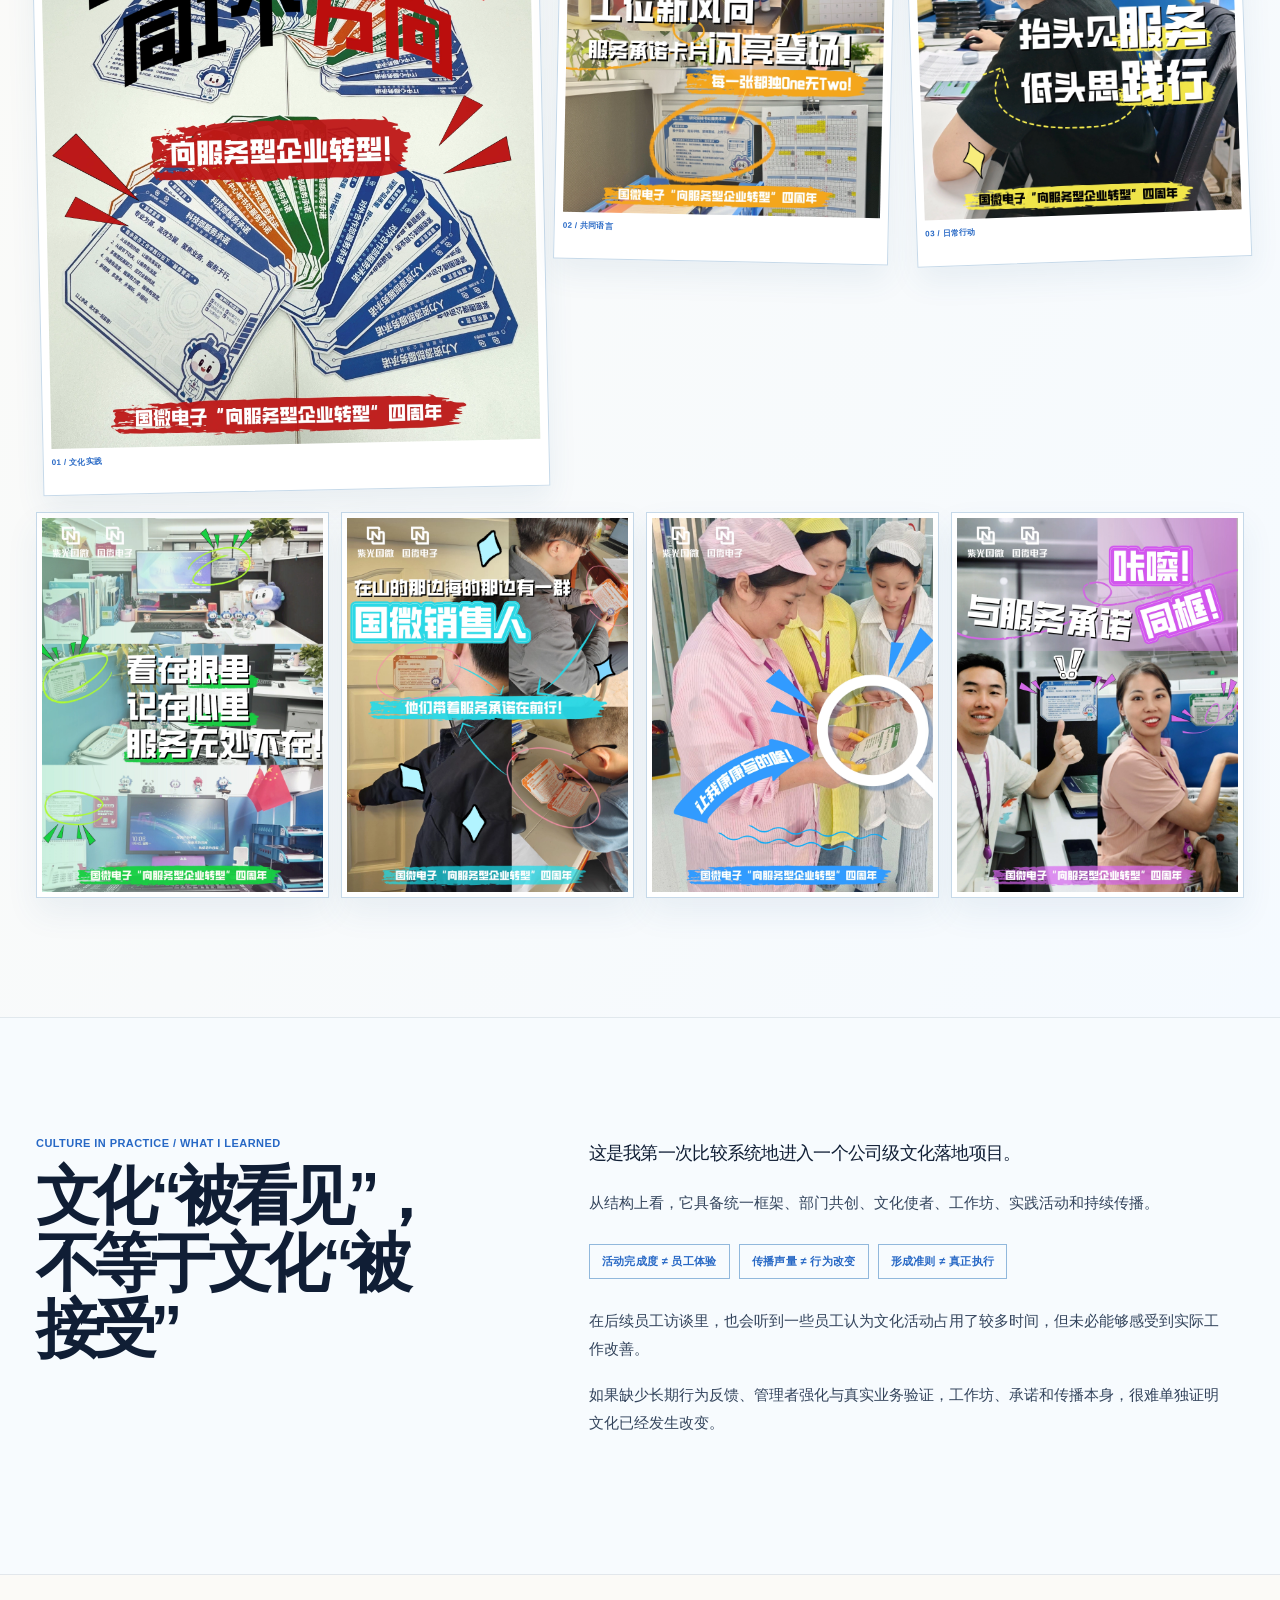
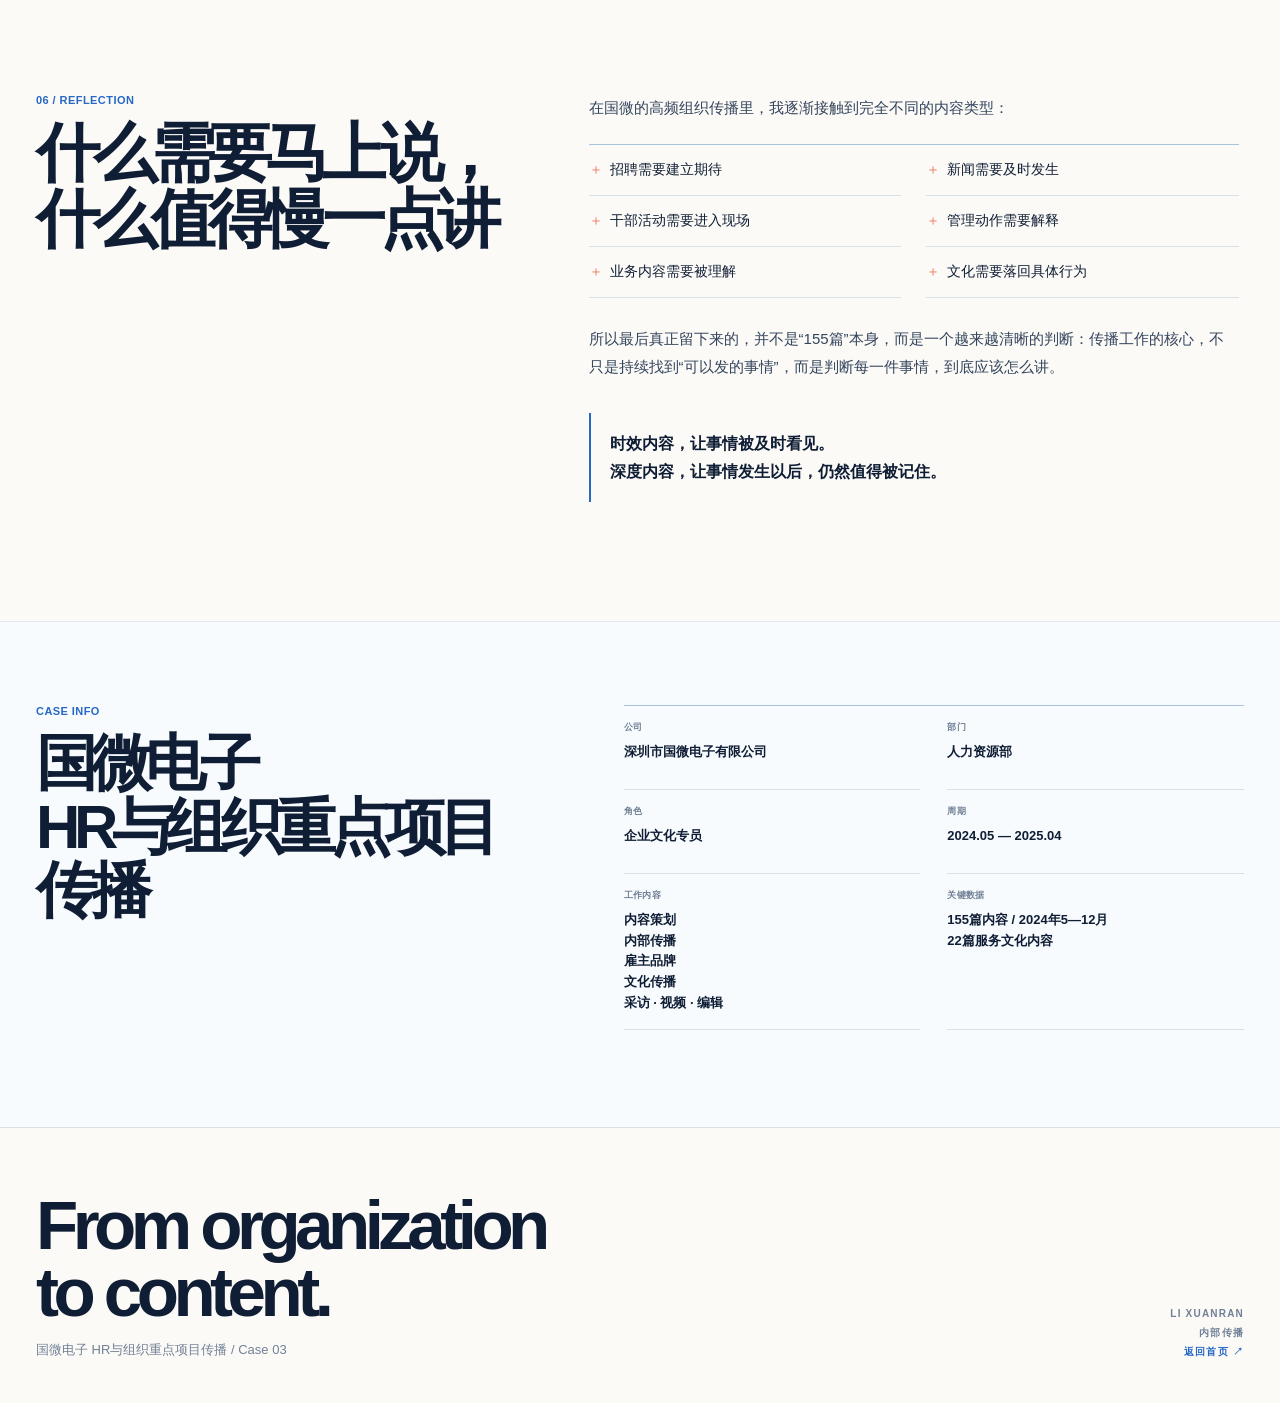
==== commit 4efbc1b6: "Revert "V2" This reverts commit e4053c522490aad8d9e17588c14c23ea62c59b56." ====
--- a/case-guowei.html
+++ b/case-guowei.html
@@ -28,7 +28,7 @@
       <article class="lifecycle-phase phase-after"><div class="phase-label"><b>03</b><span>之后</span></div><div class="phase-copy"><h3>事情结束以后，再寻找值得留下的部分</h3><p>项目结束以后，传播开始从“我们做了什么”，逐渐转向“这件事最后在人的身上留下了什么”。</p><div class="phase-link-pair"><a class="archive-article-link" href="https://mp.weixin.qq.com/s/4V58gFHTd6sXFRQmrnU9CA" target="_blank" rel="noopener noreferrer">朋友圈文章 ↗</a><a class="archive-article-link" href="https://mp.weixin.qq.com/s/sy6bqrjz5BKcbd2XkQ713A" target="_blank" rel="noopener noreferrer">管你 i 人 e 人 ↗</a></div></div><div class="phase-visual"><button class="article-preview article-preview-short" data-published-open data-image="assets/case03/lifecycle-after-feed.webp" data-title="任何人错过国微“芯”人的朋友圈我都会伤心的OK？"><img src="assets/case03/lifecycle-after-feed.webp" alt="国微芯人朋友圈文章预览" loading="lazy"><span>朋友圈 / 社交认同</span></button><button class="article-preview article-preview-short offset" data-published-open data-image="assets/case03/lifecycle-after-identity.webp" data-title="管你i人e人，来了都是国微人！"><img src="assets/case03/lifecycle-after-identity.webp" alt="管你i人e人文章预览" loading="lazy"><span>身份 / 归属感</span></button></div></article>
     </div></div></section>
 
-<section class="archive-section archive-video-section" id="video"><div class="shell archive-two-col archive-video-grid"><div><div class="archive-kicker">02 / 24 HOURS</div><h2>当内容需要<br>马上发生</h2><p class="archive-lead">北京大学专场宣讲临时需要一条面向本校候选人的“师兄师姐说”视频。</p><p>从需求开始，在约24小时内完成内部校友联系、沟通与内容确认、现场拍摄、素材整理、剪辑制作，并交付宣讲团队。</p><div class="video-process"><span>联系</span><i>→</i><span>确认</span><i>→</i><span>拍摄</span><i>→</i><span>剪辑</span><i>→</i><span>交付</span></div><blockquote>好的内容并不永远意味着“慢”。真正重要的是判断：什么时候值得打磨，什么时候必须先让事情准时发生。</blockquote></div><div class="archive-video-wrap"><div class="video-label">24小时<br><small>北大专场</small></div><video controls preload="none" poster="assets/case03/pku-mentors-poster.webp"><source src="assets/case03/pku-mentors-h264.mp4" type="video/mp4">当前浏览器无法播放该视频。</video><div class="video-caption"><span>“师兄师姐说”校园招聘内容</span><b>视频格式：H.264 / 854 × 480 / 06:48</b></div></div></div></section>
+    <section class="archive-section archive-video-section" id="video"><div class="shell archive-two-col archive-video-grid"><div><div class="archive-kicker">02 / 24 HOURS</div><h2>当内容需要<br>马上发生</h2><p class="archive-lead">北京大学专场宣讲临时需要一条面向本校候选人的“师兄师姐说”视频。</p><p>从需求开始，在约24小时内完成内部校友联系、沟通与内容确认、现场拍摄、素材整理、剪辑制作，并交付宣讲团队。</p><div class="video-process"><span>联系</span><i>→</i><span>确认</span><i>→</i><span>拍摄</span><i>→</i><span>剪辑</span><i>→</i><span>交付</span></div><blockquote>好的内容并不永远意味着“慢”。真正重要的是判断：什么时候值得打磨，什么时候必须先让事情准时发生。</blockquote></div><div class="archive-video-wrap"><div class="video-label">24小时<br><small>北大专场</small></div><video controls preload="metadata" poster="assets/case03/pku-mentors-poster.webp"><source src="assets/case03/pku-mentors-h264.mp4" type="video/mp4">当前浏览器无法播放该视频。</video><div class="video-caption"><span>“师兄师姐说”校园招聘内容</span><b>视频格式：H.264 / 854 × 480 / 06:48</b></div></div></div></section>
 
     <section class="archive-section archive-live-section" id="live"><div class="shell"><div class="archive-kicker">03 / LIVE COMMUNICATION</div><div class="archive-heading-row"><h2>进入现场，<br>把正在发生的组织活动转化成内容</h2><p>干部拓展是一项短周期、高密度的组织活动。从启动培训、徒步拓展，到干部讨论、活动现场和后续思考，我进入活动现场进行视频记录与内容跟进。</p></div><div class="live-arc"><div class="live-arc-line"></div><article><div class="live-step-num">01</div><button class="live-article-image" data-published-open data-image="assets/case03/live-opening.webp" data-title="共行觉知·突破之旅｜干部培养项目开营"><img src="assets/case03/live-opening.webp" alt="干部培养项目开营文章预览" loading="lazy"></button><div><b>开营</b><h3>先让项目被准确理解</h3><p>活动背景、培养目标和接下来的行动，需要在启动阶段清楚发生。</p><a href="https://mp.weixin.qq.com/s/KcxUy8nQTvQKolW1ItQCwA" target="_blank" rel="noopener noreferrer">查看公开文章 ↗</a></div></article><article class="live-article-mid"><div class="live-step-num">02</div><button class="live-article-image" data-published-open data-image="assets/case03/live-field.webp" data-title="干部赋能｜穿越山野去触碰内心"><img src="assets/case03/live-field.webp" alt="干部拓展现场文章预览" loading="lazy"></button><div><b>现场</b><h3>让现场不只剩下合影</h3><p>徒步、任务、团队互动与真实状态，构成活动最有信息量的部分。</p><a href="https://mp.weixin.qq.com/s/BWNbKoGJcWhyiMeo8nheeA" target="_blank" rel="noopener noreferrer">查看公开文章 ↗</a></div></article><article><div class="live-step-num">03</div><button class="live-article-image" data-published-open data-image="assets/case03/live-lookback.webp" data-title="干部赋能｜在罗浮山拓展的终点遇见更好的他们"><img src="assets/case03/live-lookback.webp" alt="干部拓展回看文章预览" loading="lazy"></button><div><b>回看</b><h3>活动结束以后，再寻找值得留下的部分</h3><p>什么值得马上记录，什么应该等活动结束以后再讲，需要在现场不断判断。</p><a href="https://mp.weixin.qq.com/s/r3BRIzT0zAzQ0fmruiSYbw" target="_blank" rel="noopener noreferrer">查看公开文章 ↗</a></div></article></div></div></section>
 
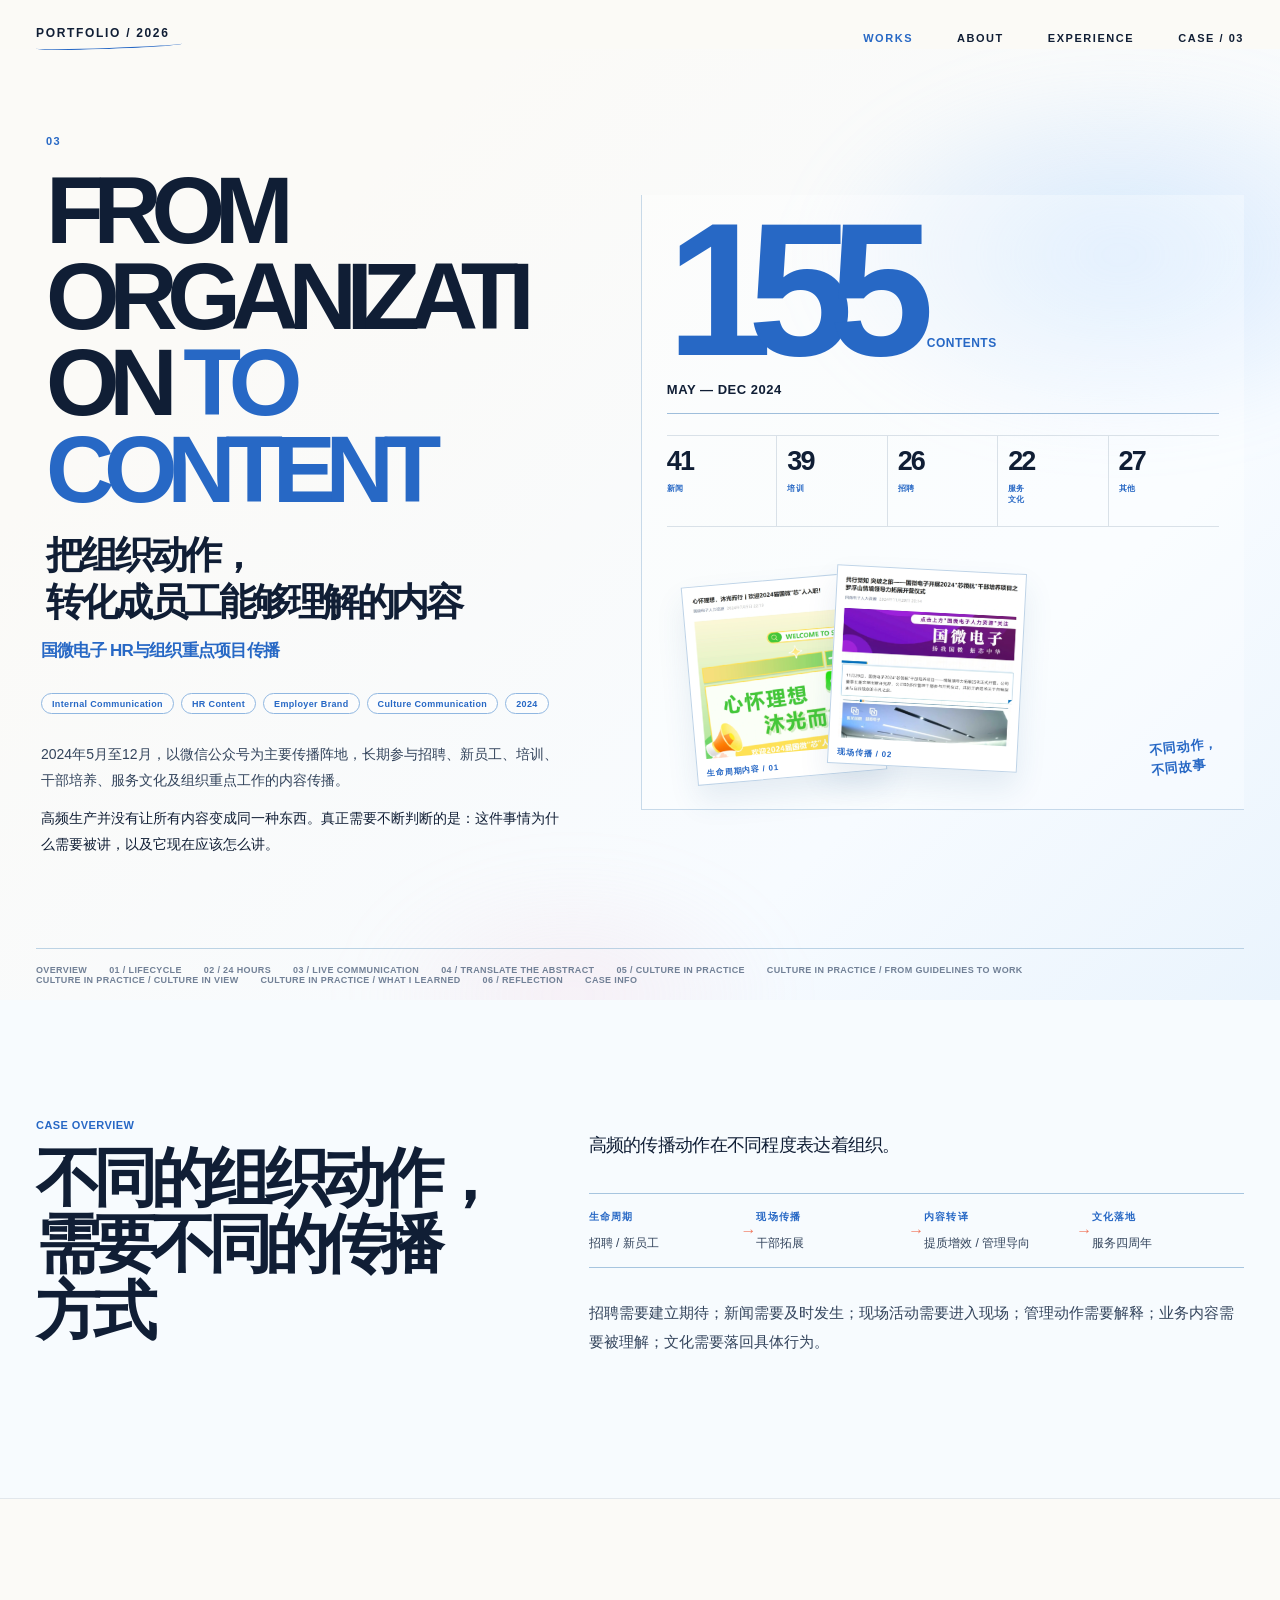
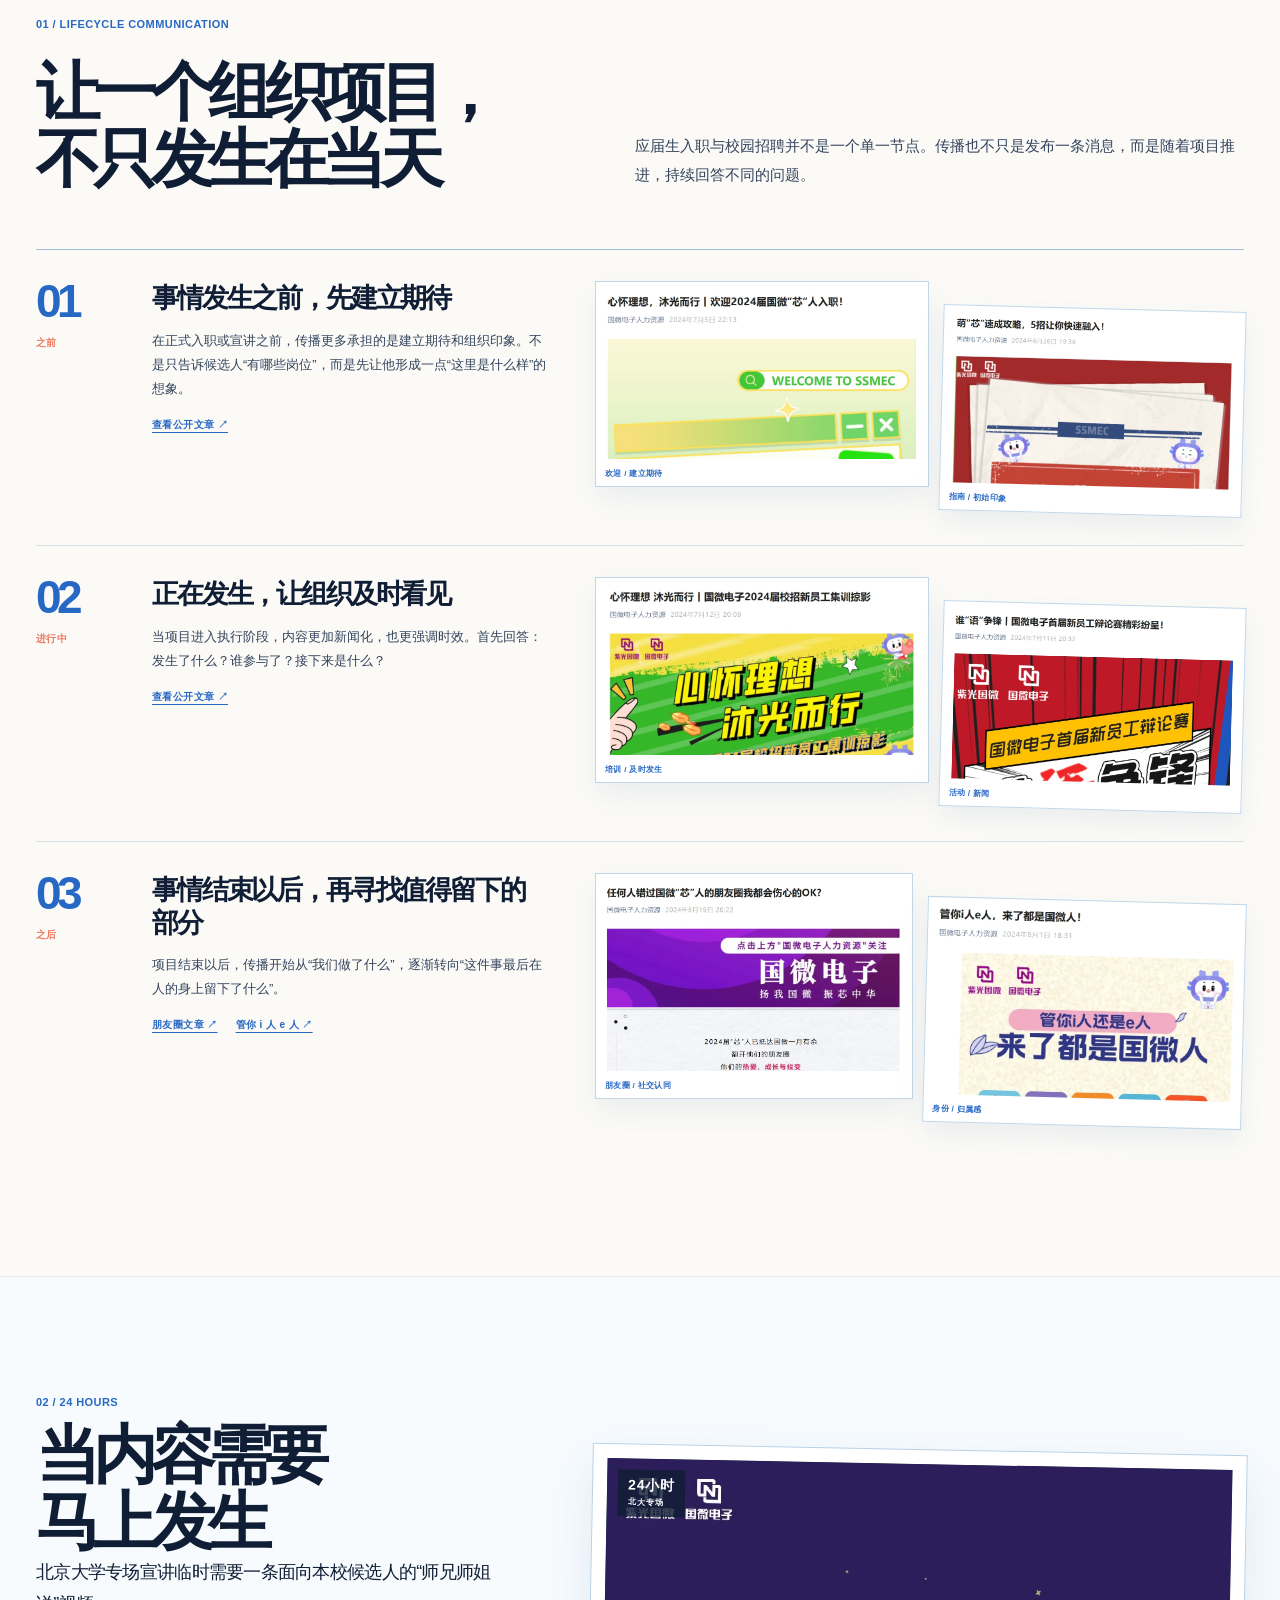
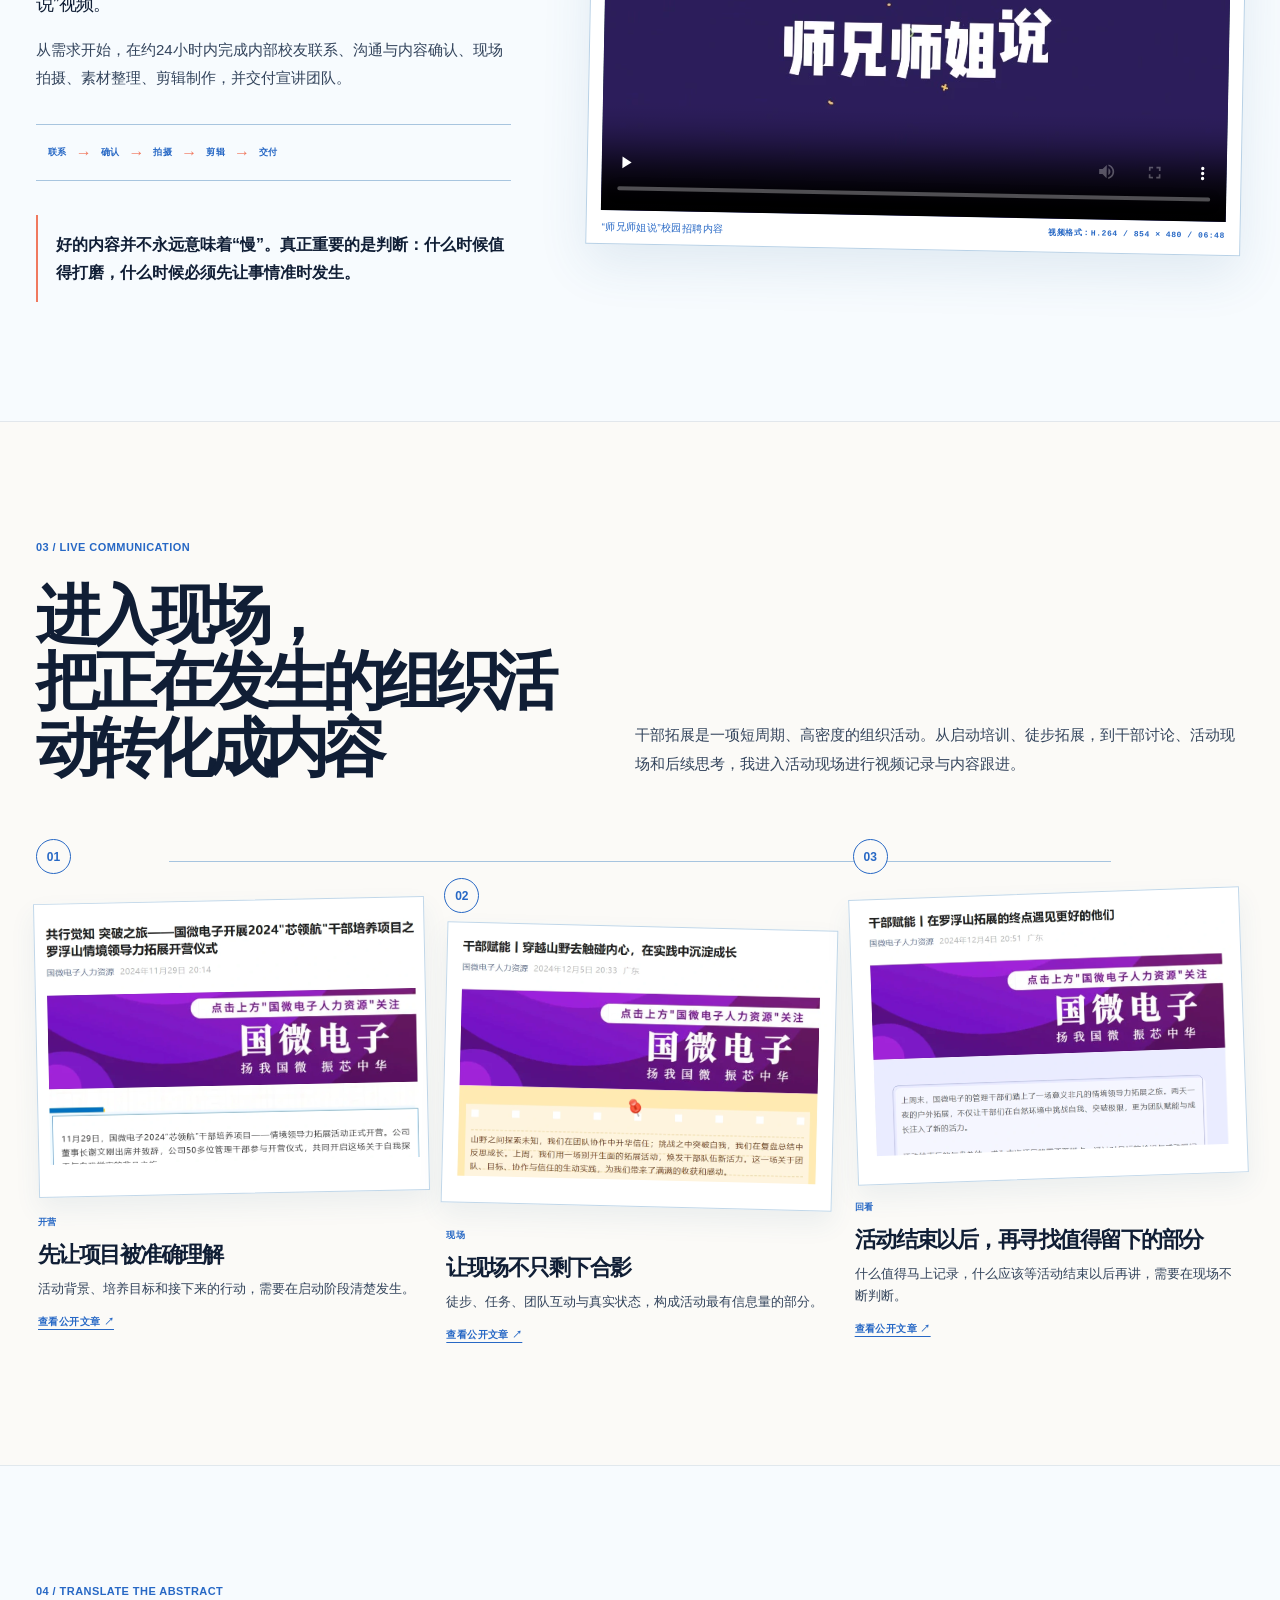
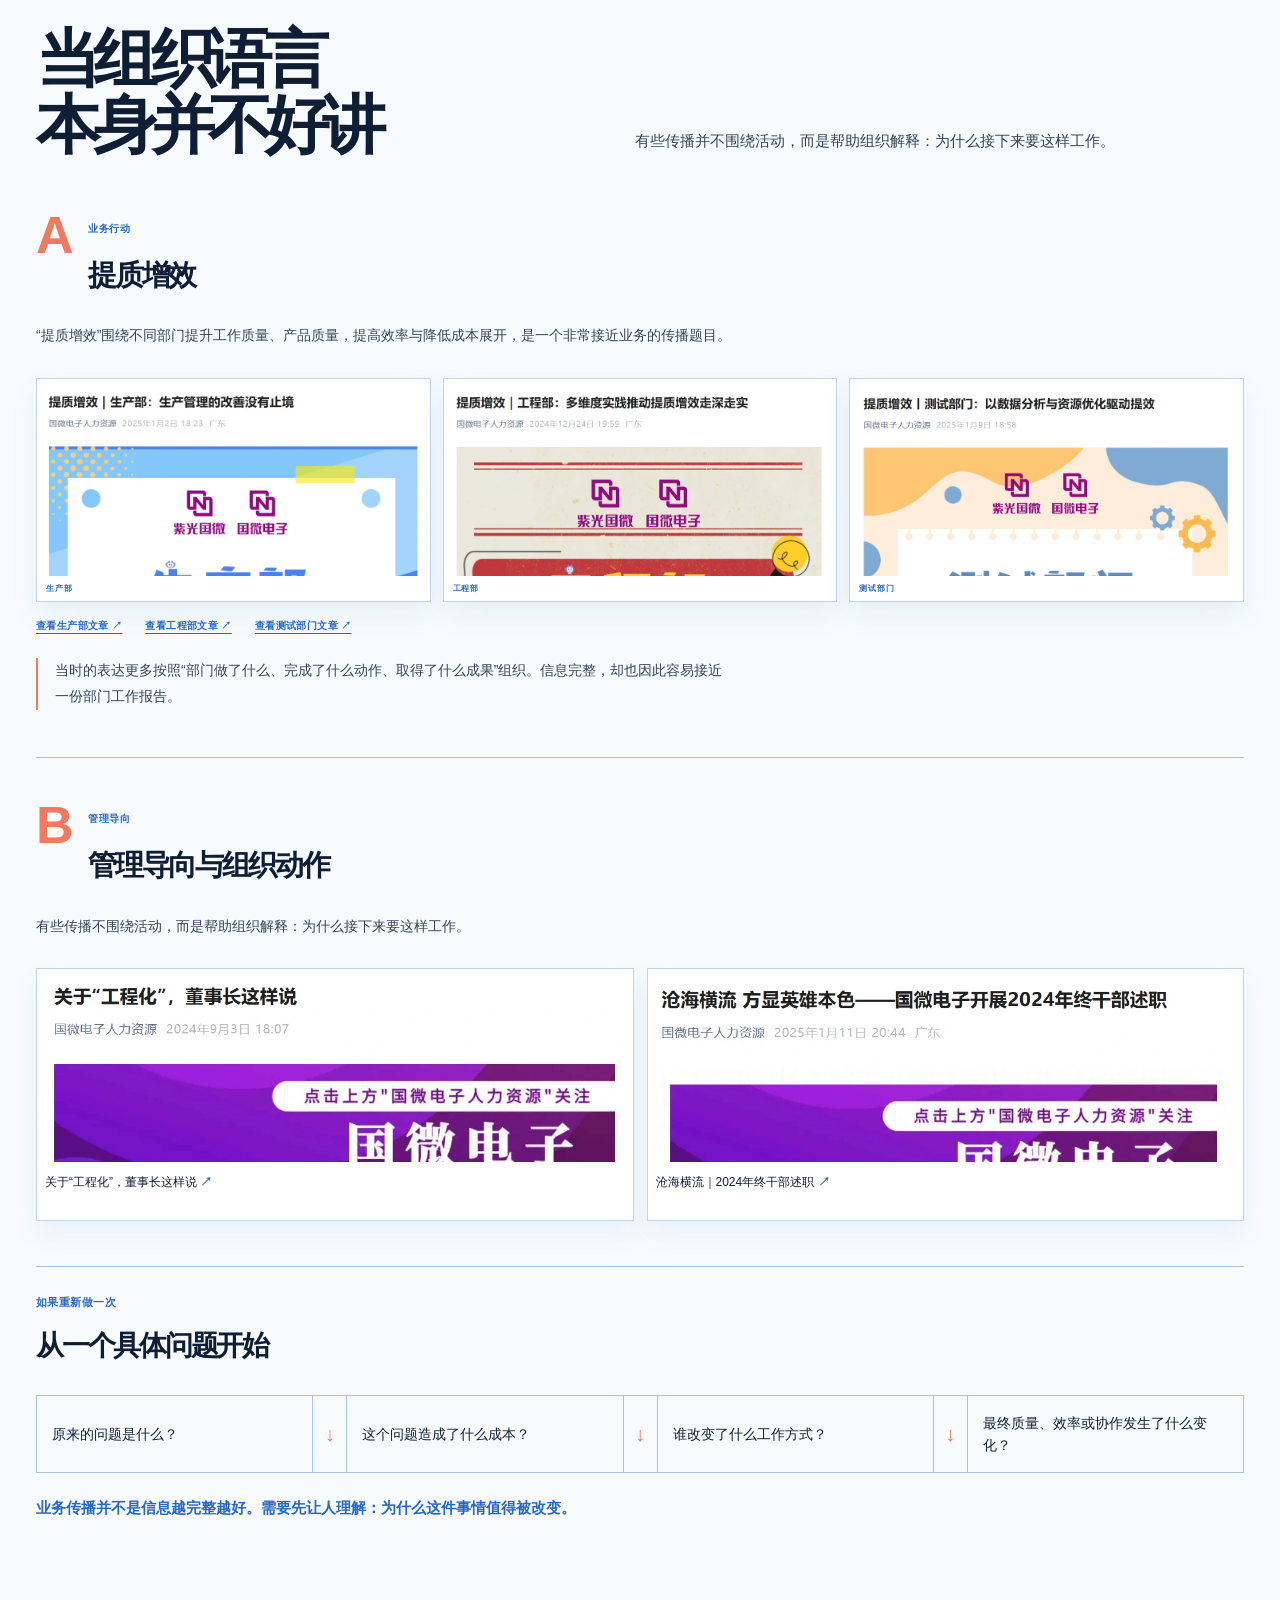
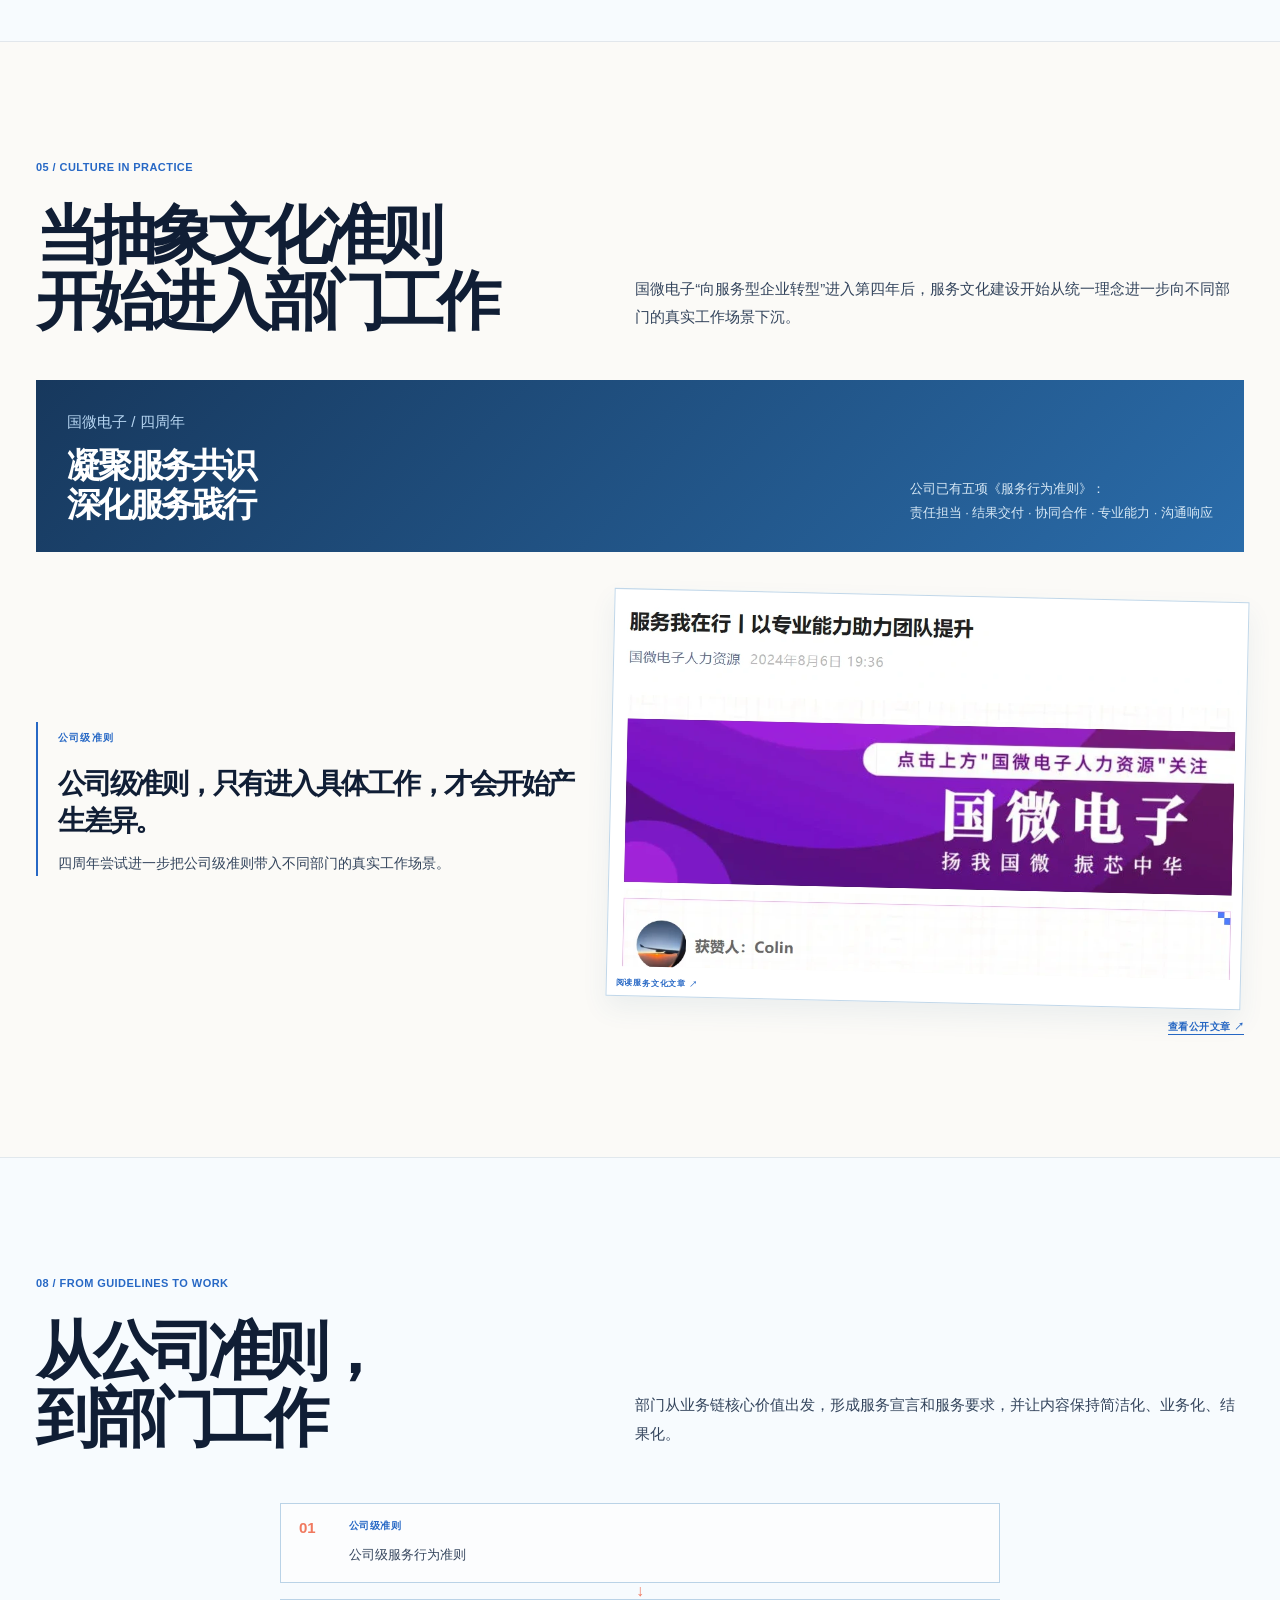
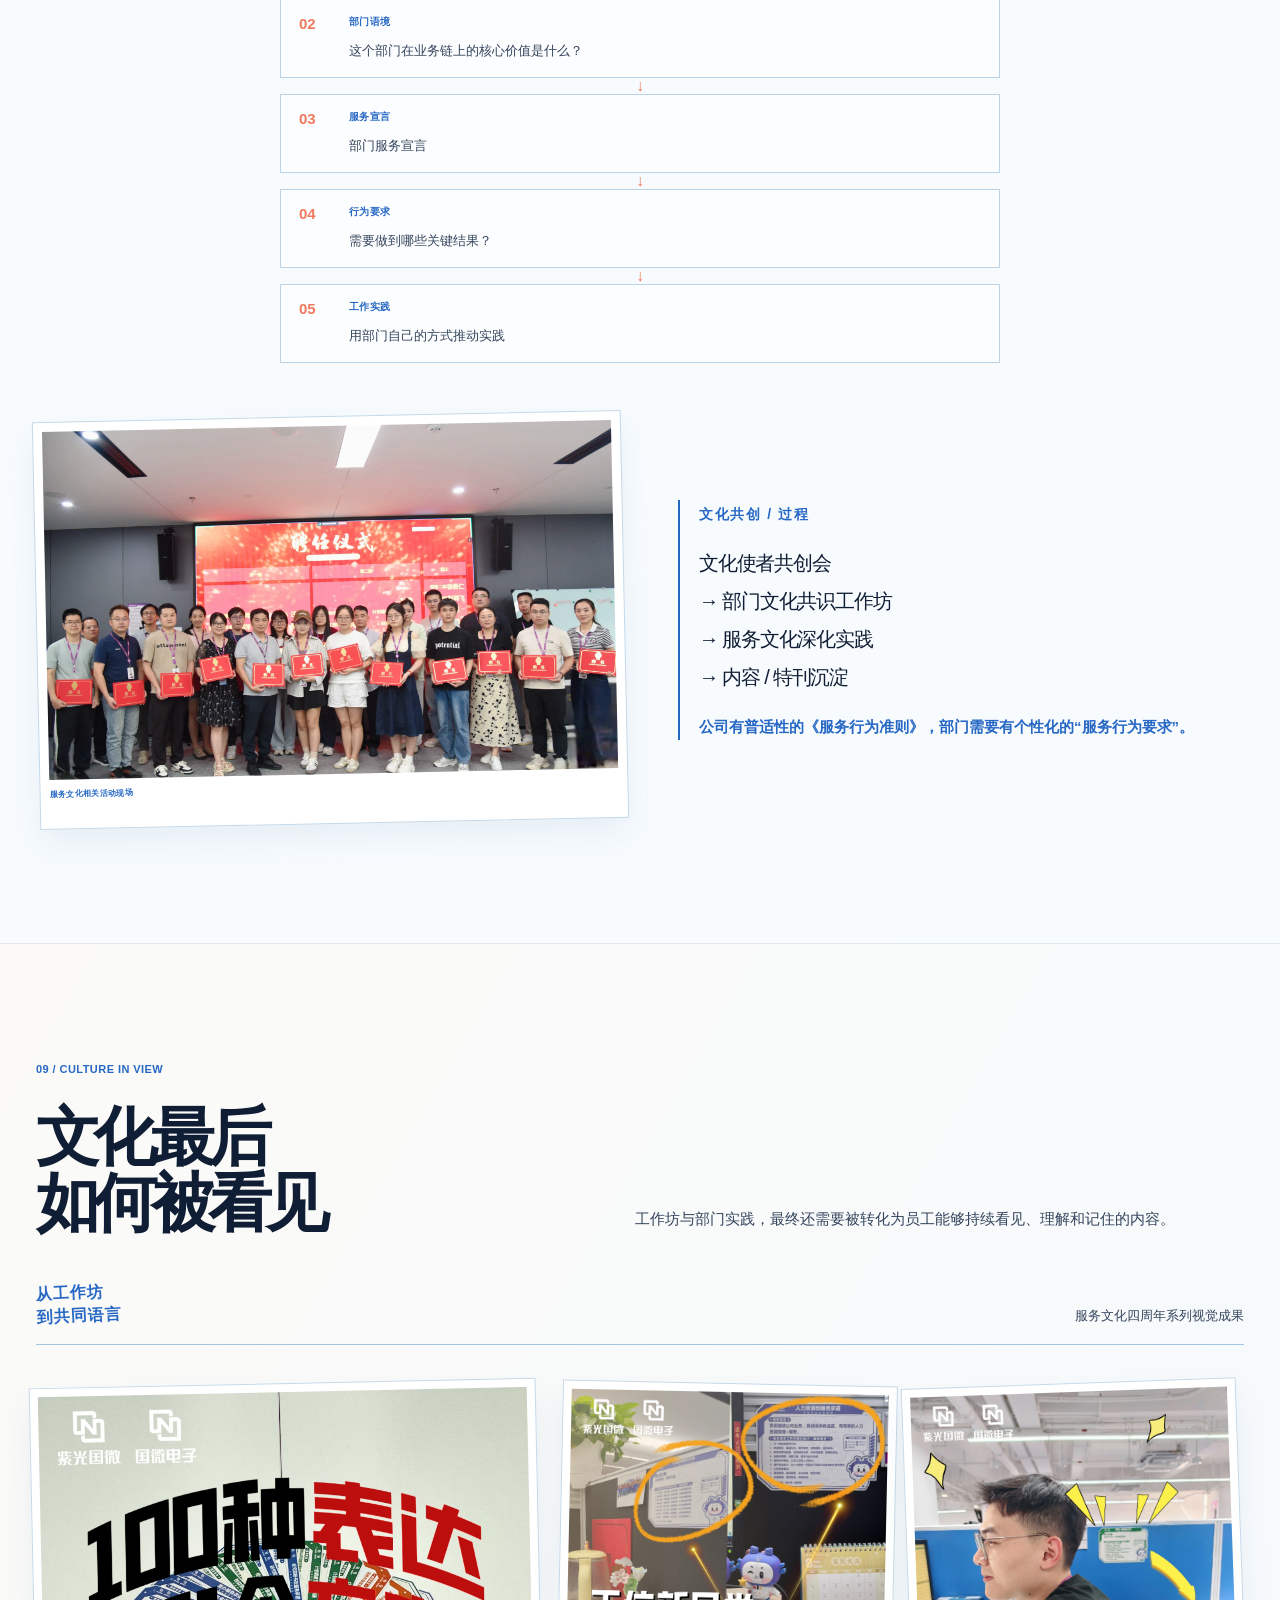
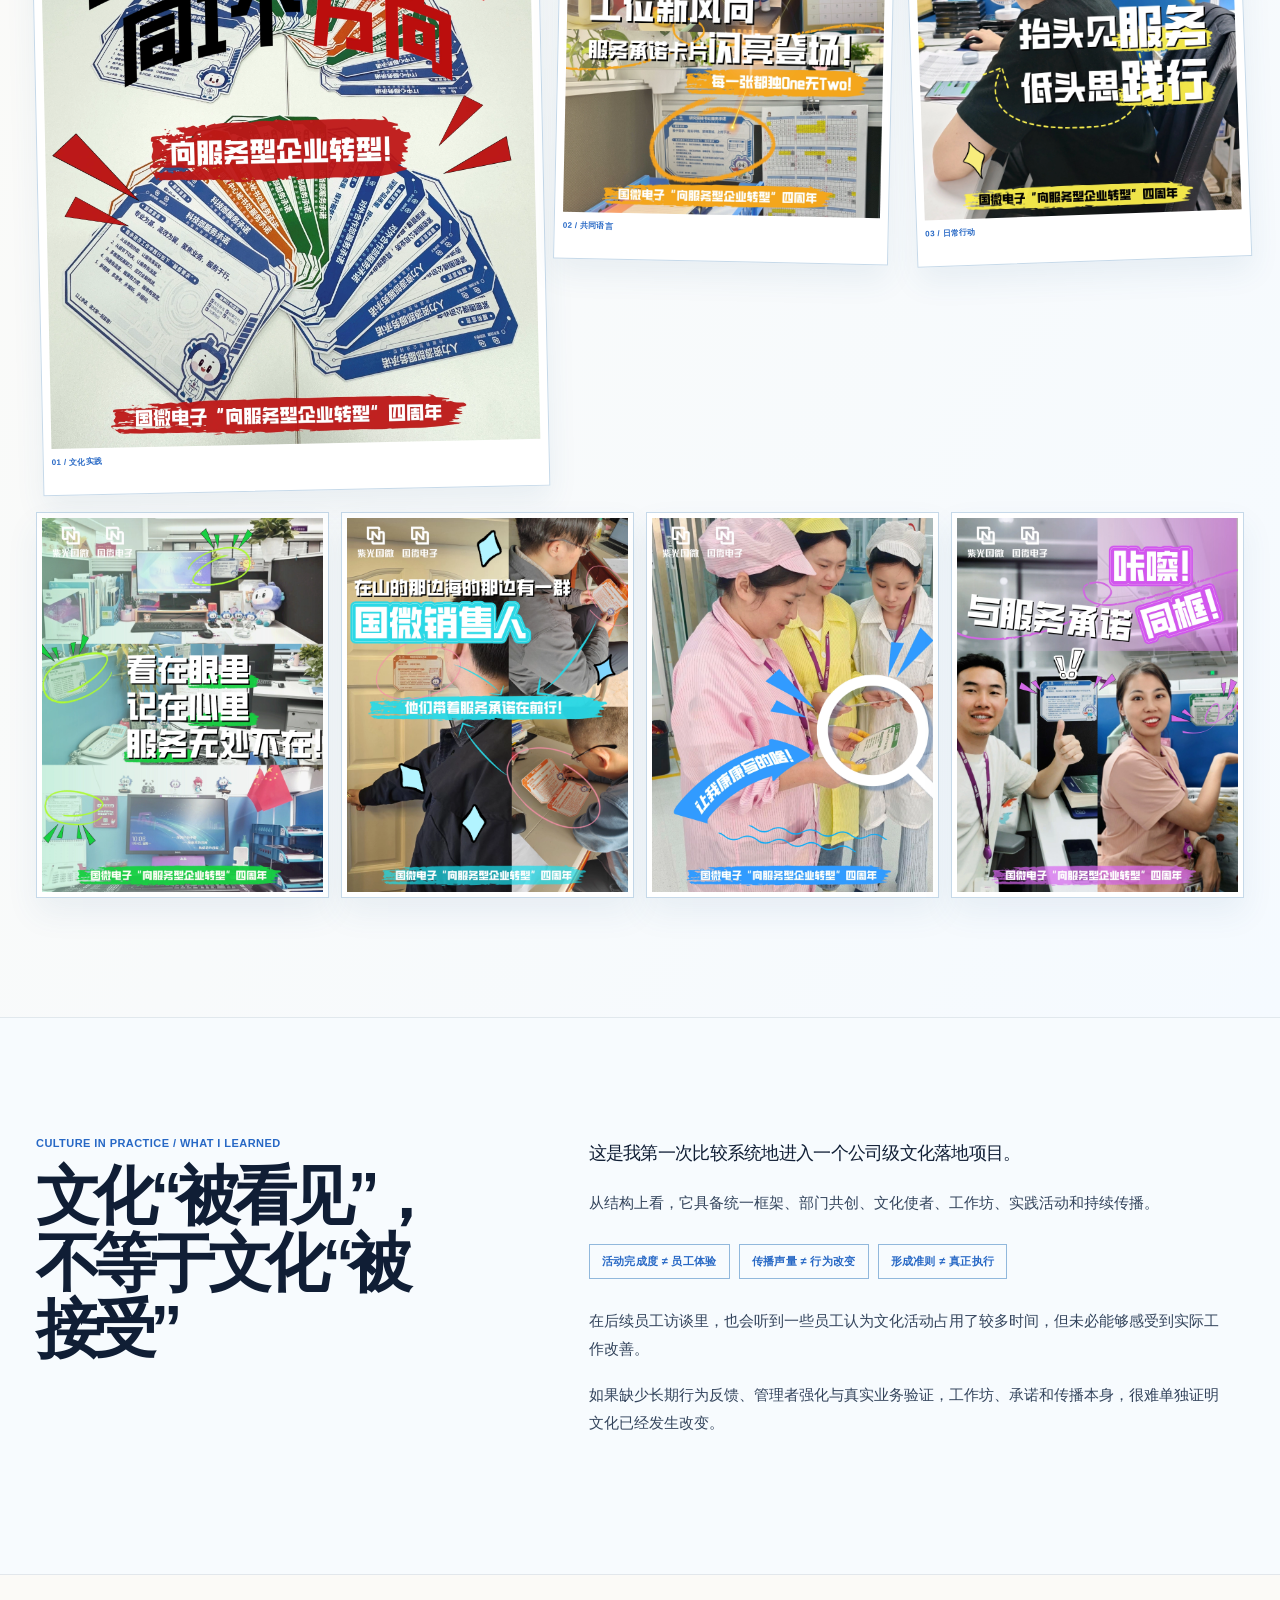
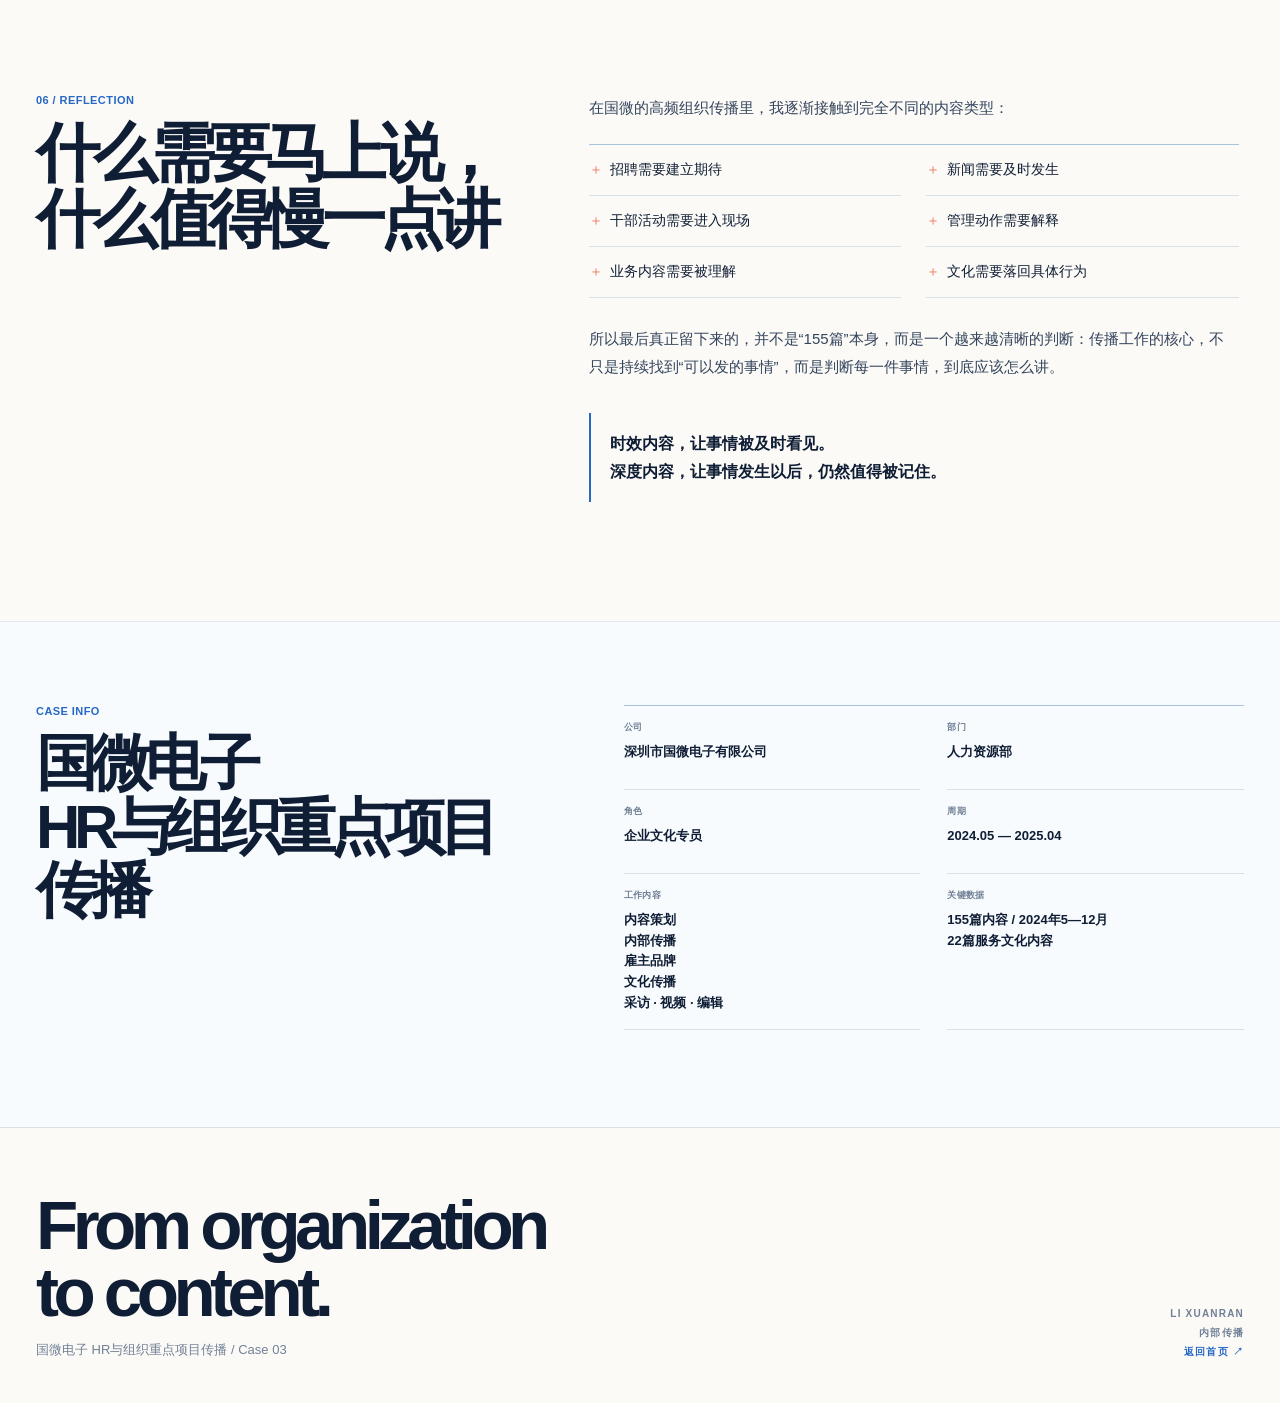
==== commit a3e20634: "V4 V4-Speed-up" ====
--- a/case-guowei.html
+++ b/case-guowei.html
@@ -28,7 +28,7 @@
       <article class="lifecycle-phase phase-after"><div class="phase-label"><b>03</b><span>之后</span></div><div class="phase-copy"><h3>事情结束以后，再寻找值得留下的部分</h3><p>项目结束以后，传播开始从“我们做了什么”，逐渐转向“这件事最后在人的身上留下了什么”。</p><div class="phase-link-pair"><a class="archive-article-link" href="https://mp.weixin.qq.com/s/4V58gFHTd6sXFRQmrnU9CA" target="_blank" rel="noopener noreferrer">朋友圈文章 ↗</a><a class="archive-article-link" href="https://mp.weixin.qq.com/s/sy6bqrjz5BKcbd2XkQ713A" target="_blank" rel="noopener noreferrer">管你 i 人 e 人 ↗</a></div></div><div class="phase-visual"><button class="article-preview article-preview-short" data-published-open data-image="assets/case03/lifecycle-after-feed.webp" data-title="任何人错过国微“芯”人的朋友圈我都会伤心的OK？"><img src="assets/case03/lifecycle-after-feed.webp" alt="国微芯人朋友圈文章预览" loading="lazy"><span>朋友圈 / 社交认同</span></button><button class="article-preview article-preview-short offset" data-published-open data-image="assets/case03/lifecycle-after-identity.webp" data-title="管你i人e人，来了都是国微人！"><img src="assets/case03/lifecycle-after-identity.webp" alt="管你i人e人文章预览" loading="lazy"><span>身份 / 归属感</span></button></div></article>
     </div></div></section>
 
-    <section class="archive-section archive-video-section" id="video"><div class="shell archive-two-col archive-video-grid"><div><div class="archive-kicker">02 / 24 HOURS</div><h2>当内容需要<br>马上发生</h2><p class="archive-lead">北京大学专场宣讲临时需要一条面向本校候选人的“师兄师姐说”视频。</p><p>从需求开始，在约24小时内完成内部校友联系、沟通与内容确认、现场拍摄、素材整理、剪辑制作，并交付宣讲团队。</p><div class="video-process"><span>联系</span><i>→</i><span>确认</span><i>→</i><span>拍摄</span><i>→</i><span>剪辑</span><i>→</i><span>交付</span></div><blockquote>好的内容并不永远意味着“慢”。真正重要的是判断：什么时候值得打磨，什么时候必须先让事情准时发生。</blockquote></div><div class="archive-video-wrap"><div class="video-label">24小时<br><small>北大专场</small></div><video controls preload="metadata" poster="assets/case03/pku-mentors-poster.webp"><source src="assets/case03/pku-mentors-h264.mp4" type="video/mp4">当前浏览器无法播放该视频。</video><div class="video-caption"><span>“师兄师姐说”校园招聘内容</span><b>视频格式：H.264 / 854 × 480 / 06:48</b></div></div></div></section>
+<section class="archive-section archive-video-section" id="video"><div class="shell archive-two-col archive-video-grid"><div><div class="archive-kicker">02 / 24 HOURS</div><h2>当内容需要<br>马上发生</h2><p class="archive-lead">北京大学专场宣讲临时需要一条面向本校候选人的“师兄师姐说”视频。</p><p>从需求开始，在约24小时内完成内部校友联系、沟通与内容确认、现场拍摄、素材整理、剪辑制作，并交付宣讲团队。</p><div class="video-process"><span>联系</span><i>→</i><span>确认</span><i>→</i><span>拍摄</span><i>→</i><span>剪辑</span><i>→</i><span>交付</span></div><blockquote>好的内容并不永远意味着“慢”。真正重要的是判断：什么时候值得打磨，什么时候必须先让事情准时发生。</blockquote></div><div class="archive-video-wrap"><div class="video-label">24小时<br><small>北大专场</small></div><video controls preload="none" poster="assets/case03/pku-mentors-poster.webp"><source src="assets/case03/pku-mentors-h264.mp4" type="video/mp4">当前浏览器无法播放该视频。</video><div class="video-caption"><span>“师兄师姐说”校园招聘内容</span><b>视频格式：H.264 / 854 × 480 / 06:48</b></div></div></div></section>
 
     <section class="archive-section archive-live-section" id="live"><div class="shell"><div class="archive-kicker">03 / LIVE COMMUNICATION</div><div class="archive-heading-row"><h2>进入现场，<br>把正在发生的组织活动转化成内容</h2><p>干部拓展是一项短周期、高密度的组织活动。从启动培训、徒步拓展，到干部讨论、活动现场和后续思考，我进入活动现场进行视频记录与内容跟进。</p></div><div class="live-arc"><div class="live-arc-line"></div><article><div class="live-step-num">01</div><button class="live-article-image" data-published-open data-image="assets/case03/live-opening.webp" data-title="共行觉知·突破之旅｜干部培养项目开营"><img src="assets/case03/live-opening.webp" alt="干部培养项目开营文章预览" loading="lazy"></button><div><b>开营</b><h3>先让项目被准确理解</h3><p>活动背景、培养目标和接下来的行动，需要在启动阶段清楚发生。</p><a href="https://mp.weixin.qq.com/s/KcxUy8nQTvQKolW1ItQCwA" target="_blank" rel="noopener noreferrer">查看公开文章 ↗</a></div></article><article class="live-article-mid"><div class="live-step-num">02</div><button class="live-article-image" data-published-open data-image="assets/case03/live-field.webp" data-title="干部赋能｜穿越山野去触碰内心"><img src="assets/case03/live-field.webp" alt="干部拓展现场文章预览" loading="lazy"></button><div><b>现场</b><h3>让现场不只剩下合影</h3><p>徒步、任务、团队互动与真实状态，构成活动最有信息量的部分。</p><a href="https://mp.weixin.qq.com/s/BWNbKoGJcWhyiMeo8nheeA" target="_blank" rel="noopener noreferrer">查看公开文章 ↗</a></div></article><article><div class="live-step-num">03</div><button class="live-article-image" data-published-open data-image="assets/case03/live-lookback.webp" data-title="干部赋能｜在罗浮山拓展的终点遇见更好的他们"><img src="assets/case03/live-lookback.webp" alt="干部拓展回看文章预览" loading="lazy"></button><div><b>回看</b><h3>活动结束以后，再寻找值得留下的部分</h3><p>什么值得马上记录，什么应该等活动结束以后再讲，需要在现场不断判断。</p><a href="https://mp.weixin.qq.com/s/r3BRIzT0zAzQ0fmruiSYbw" target="_blank" rel="noopener noreferrer">查看公开文章 ↗</a></div></article></div></div></section>
 
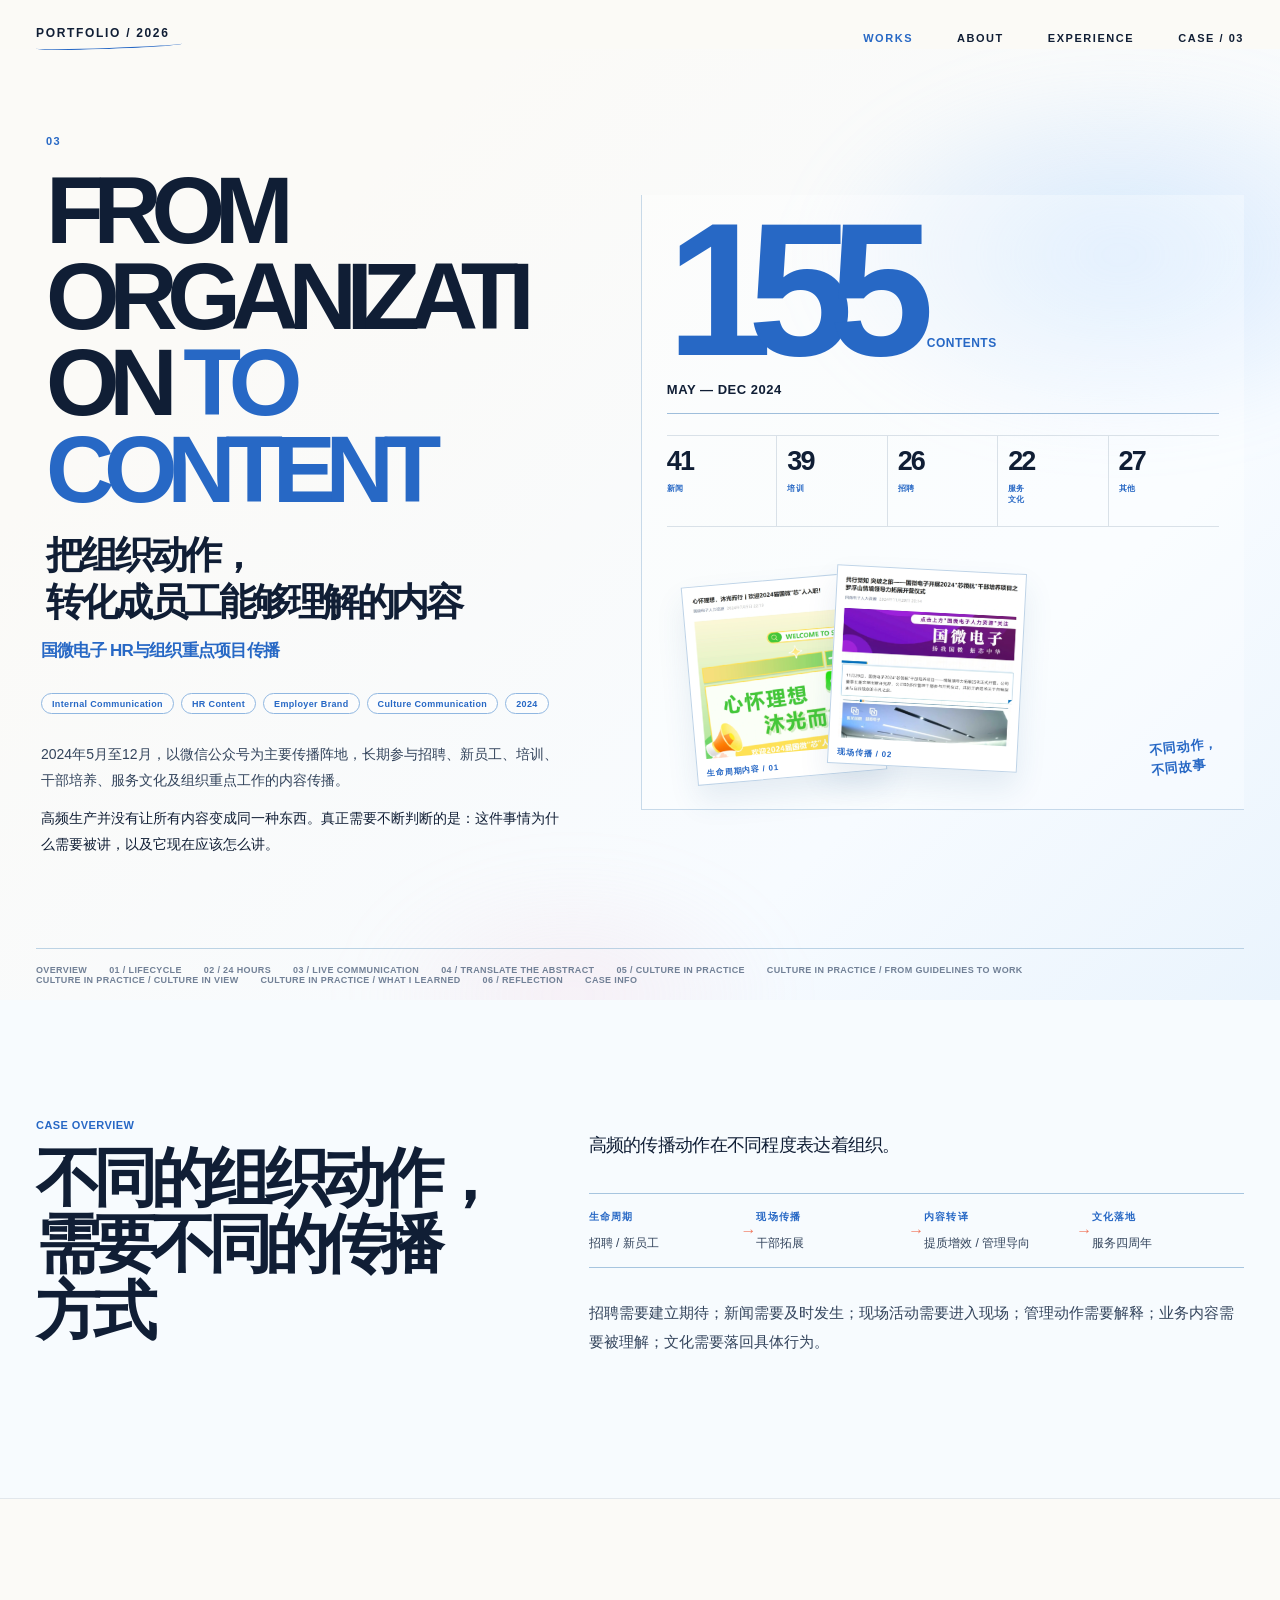
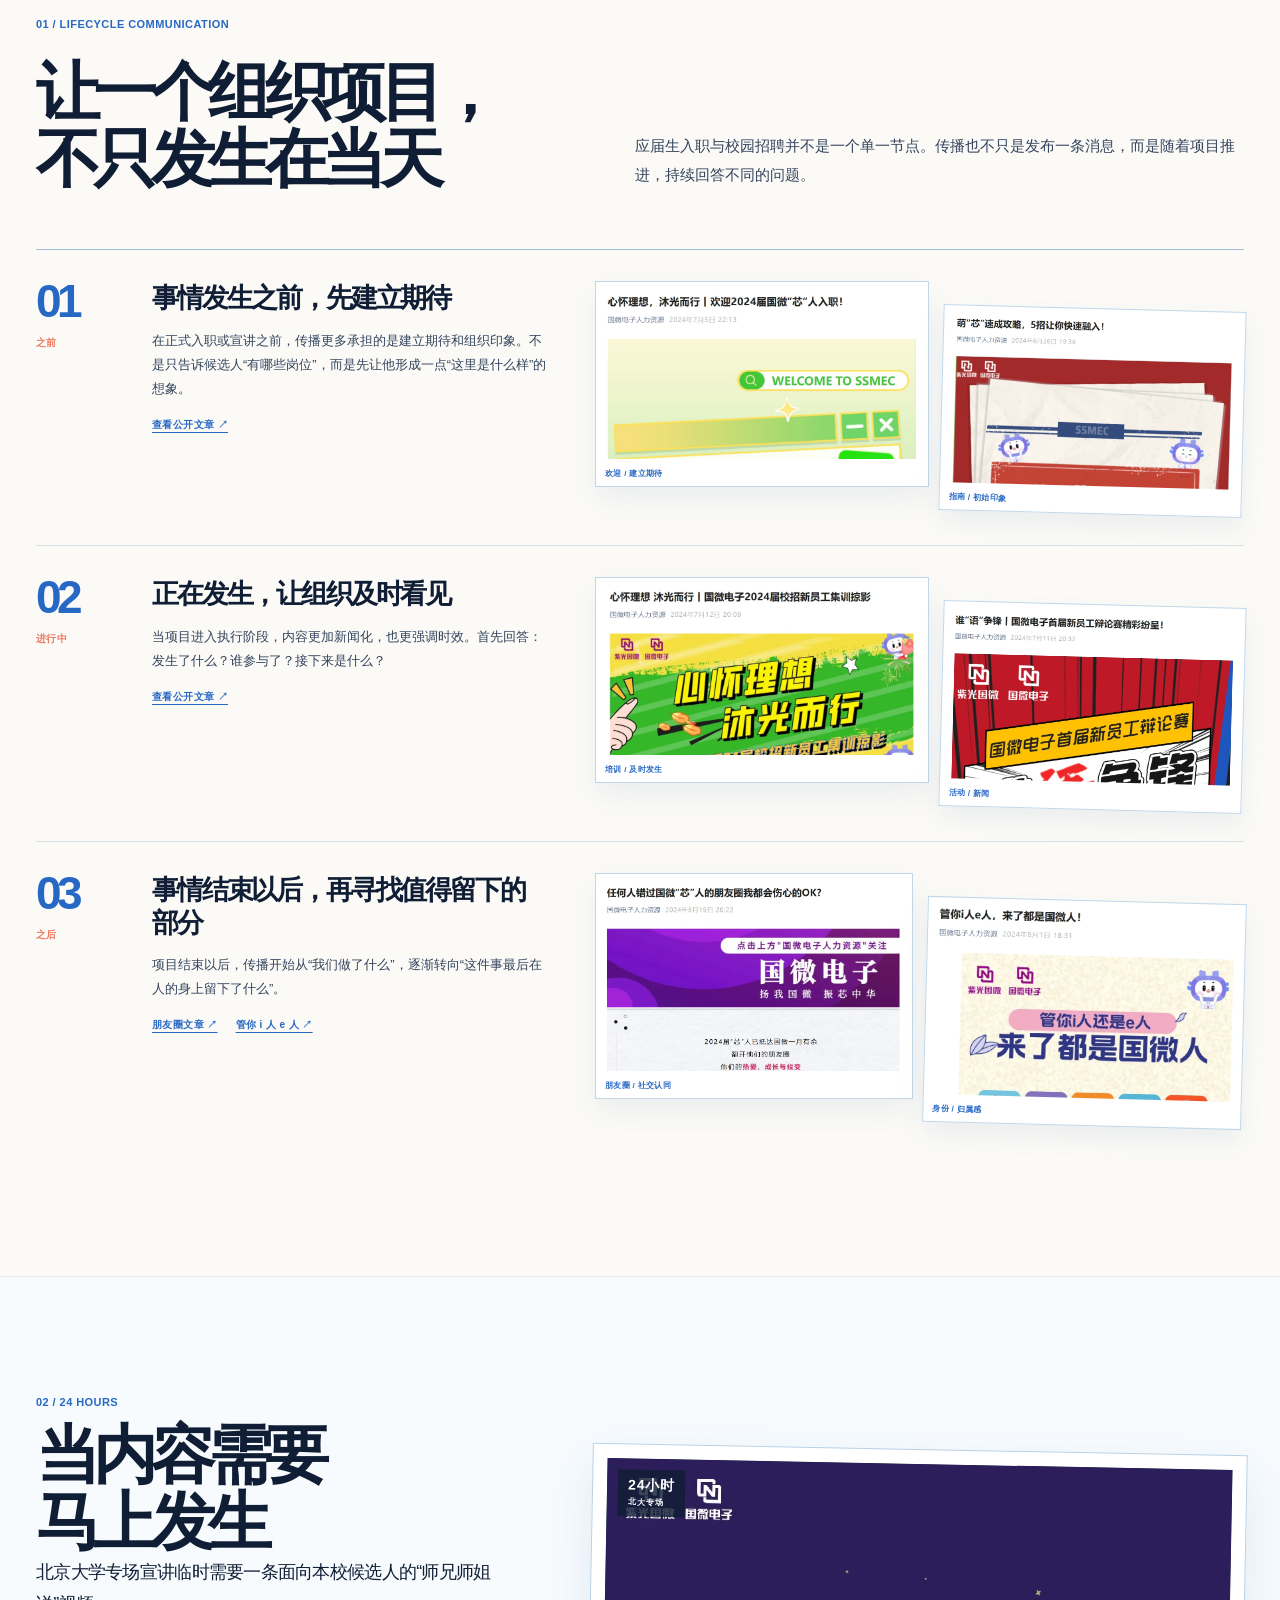
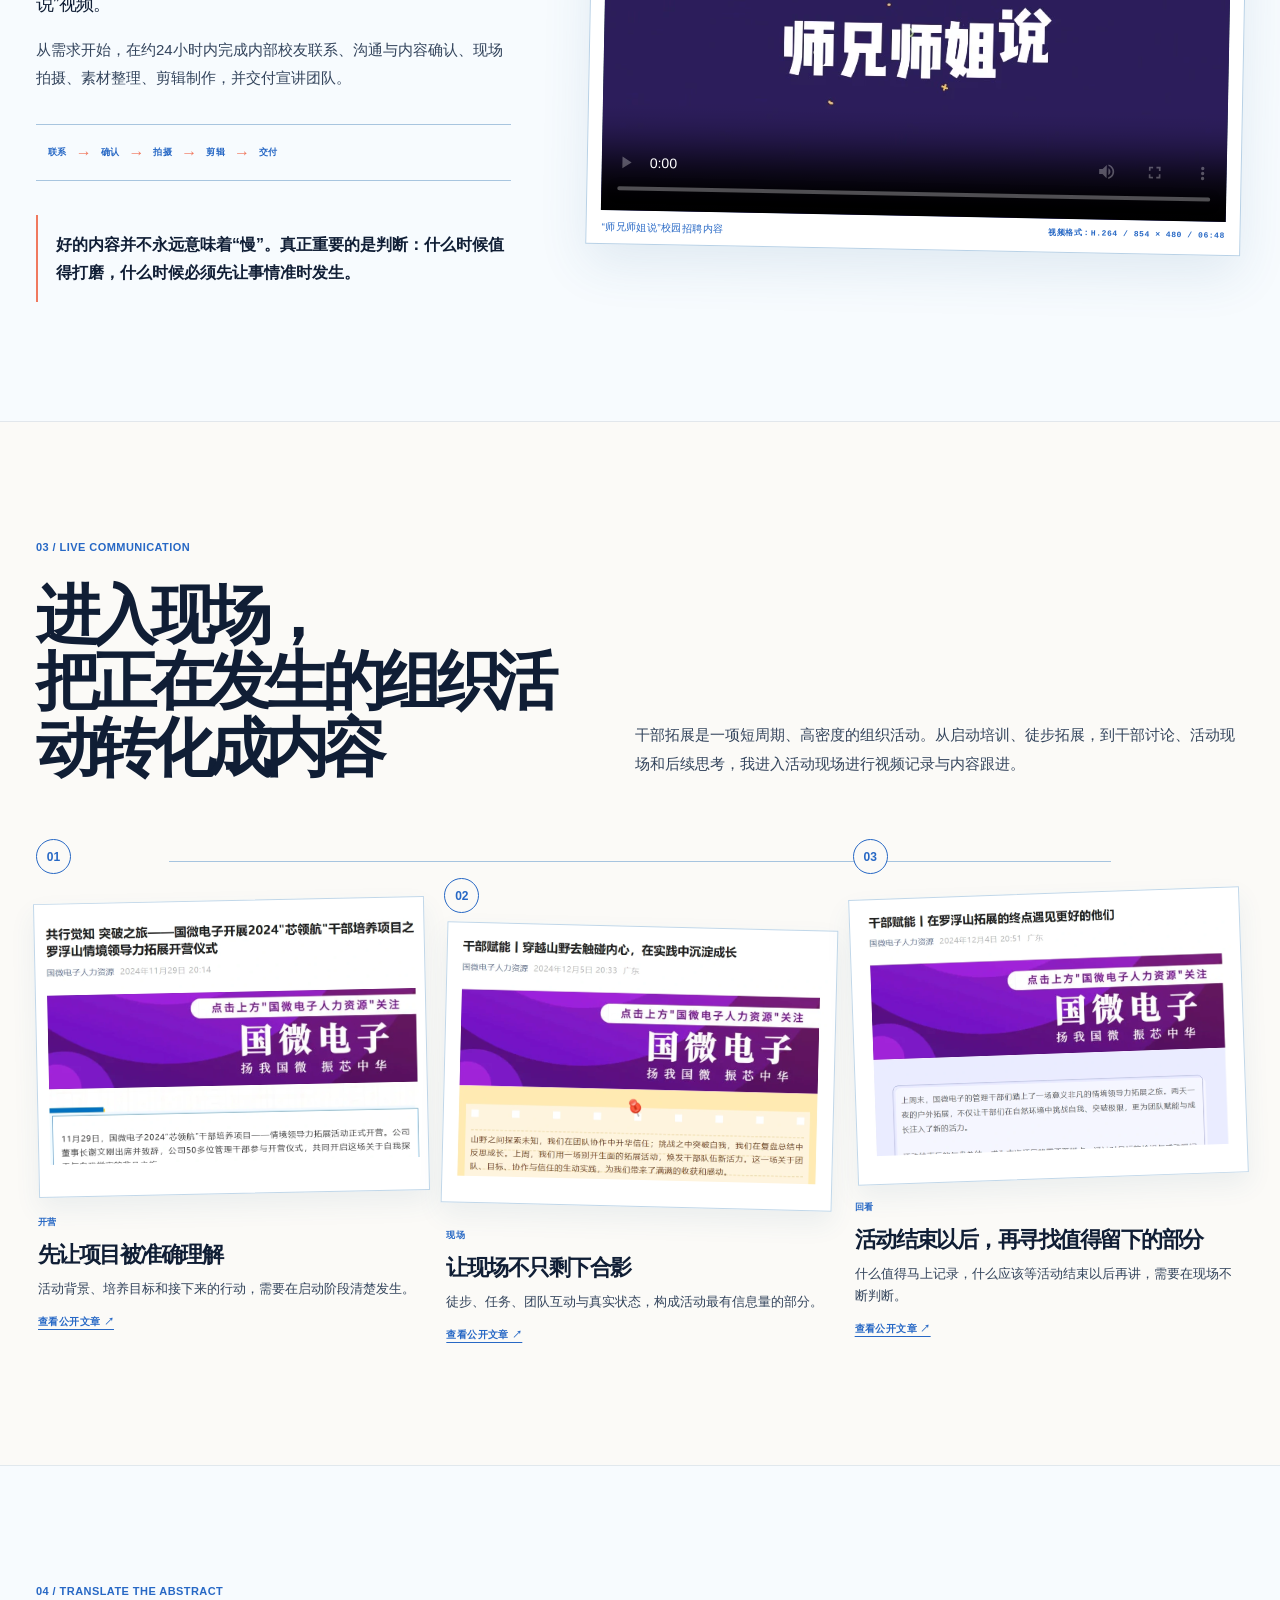
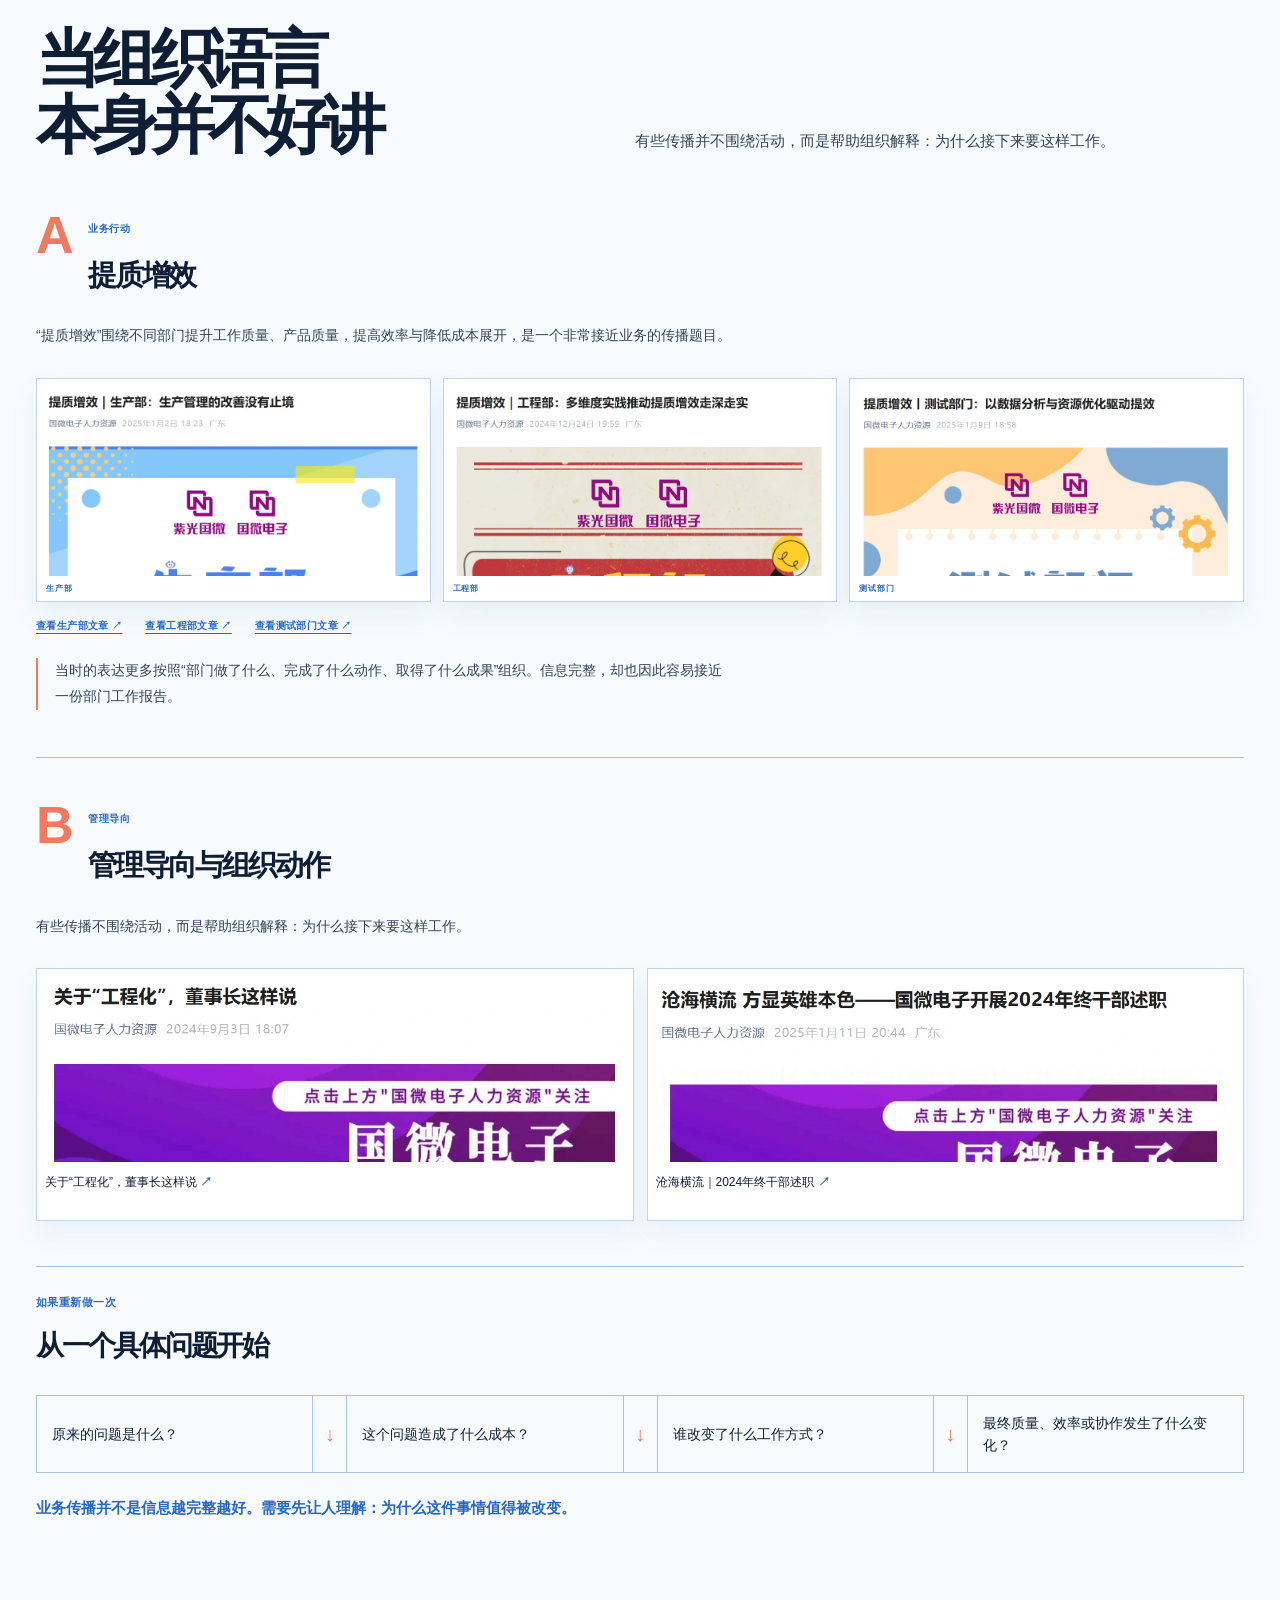
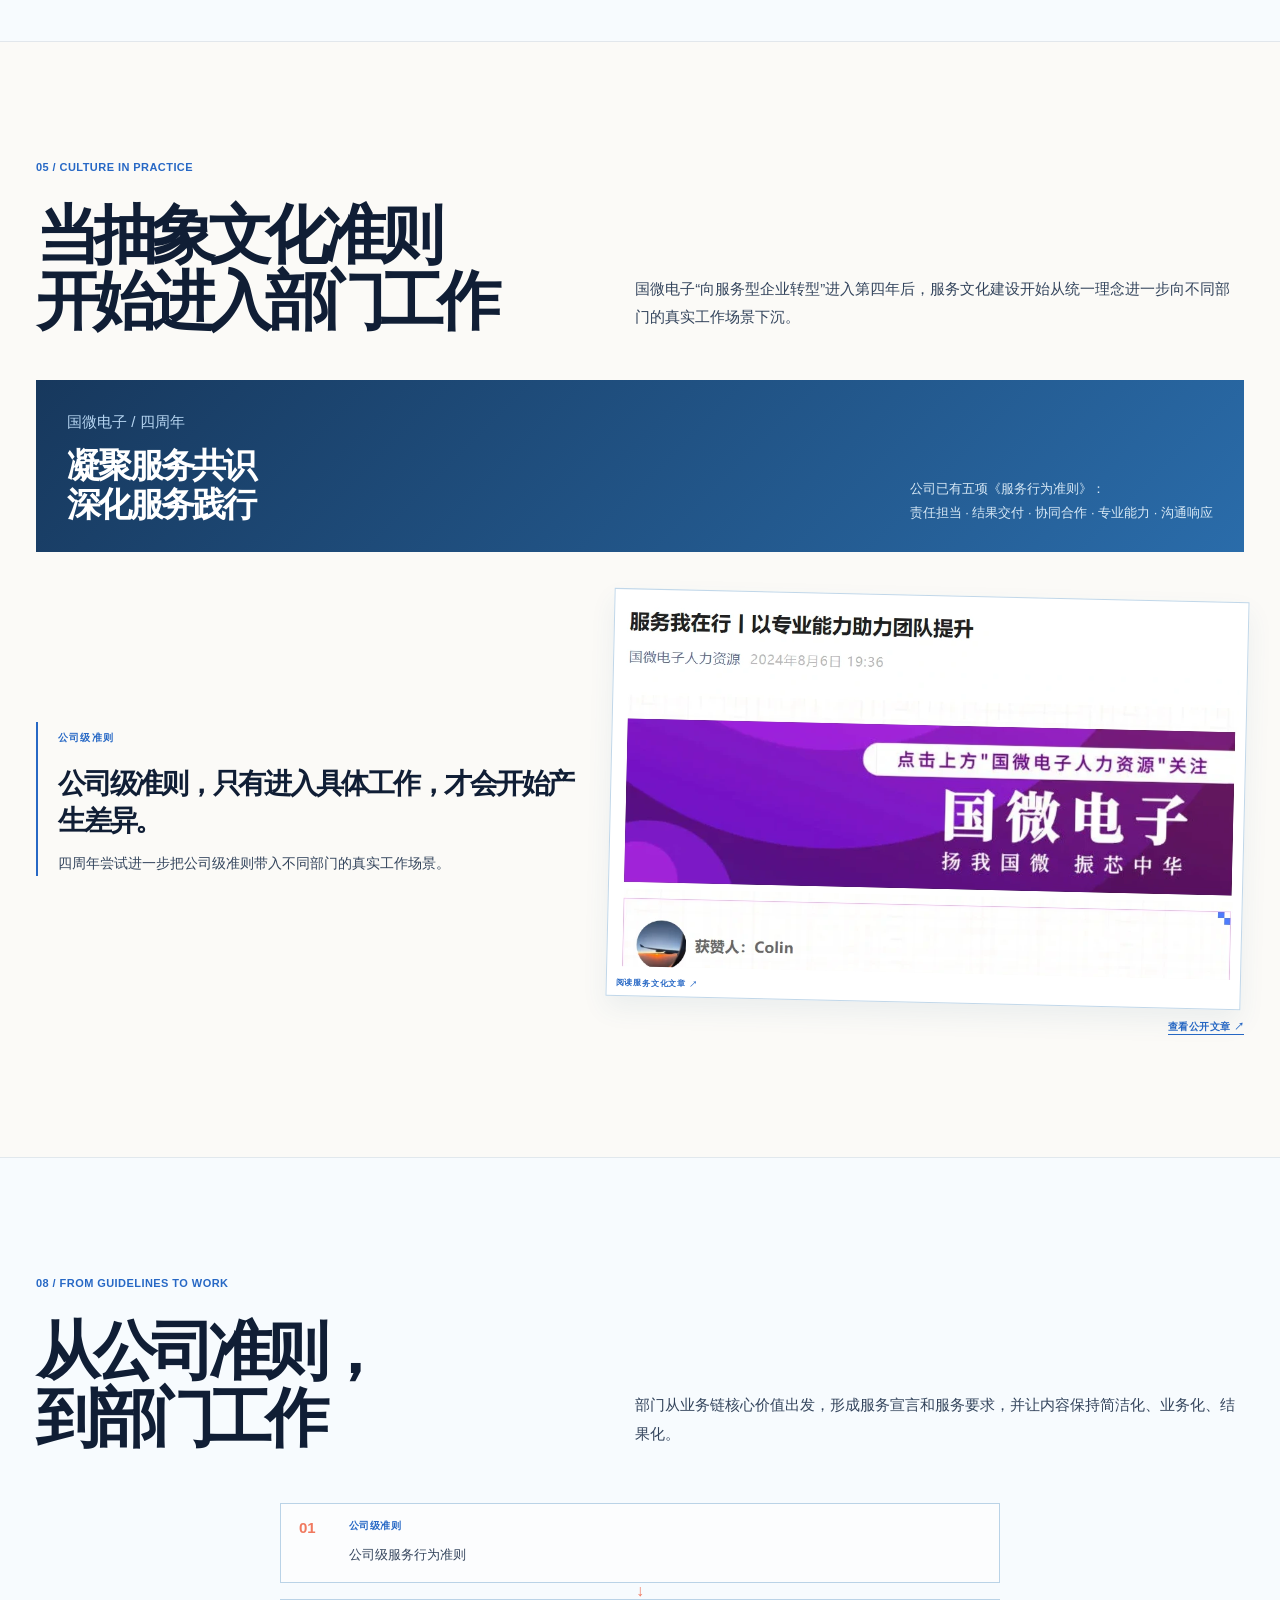
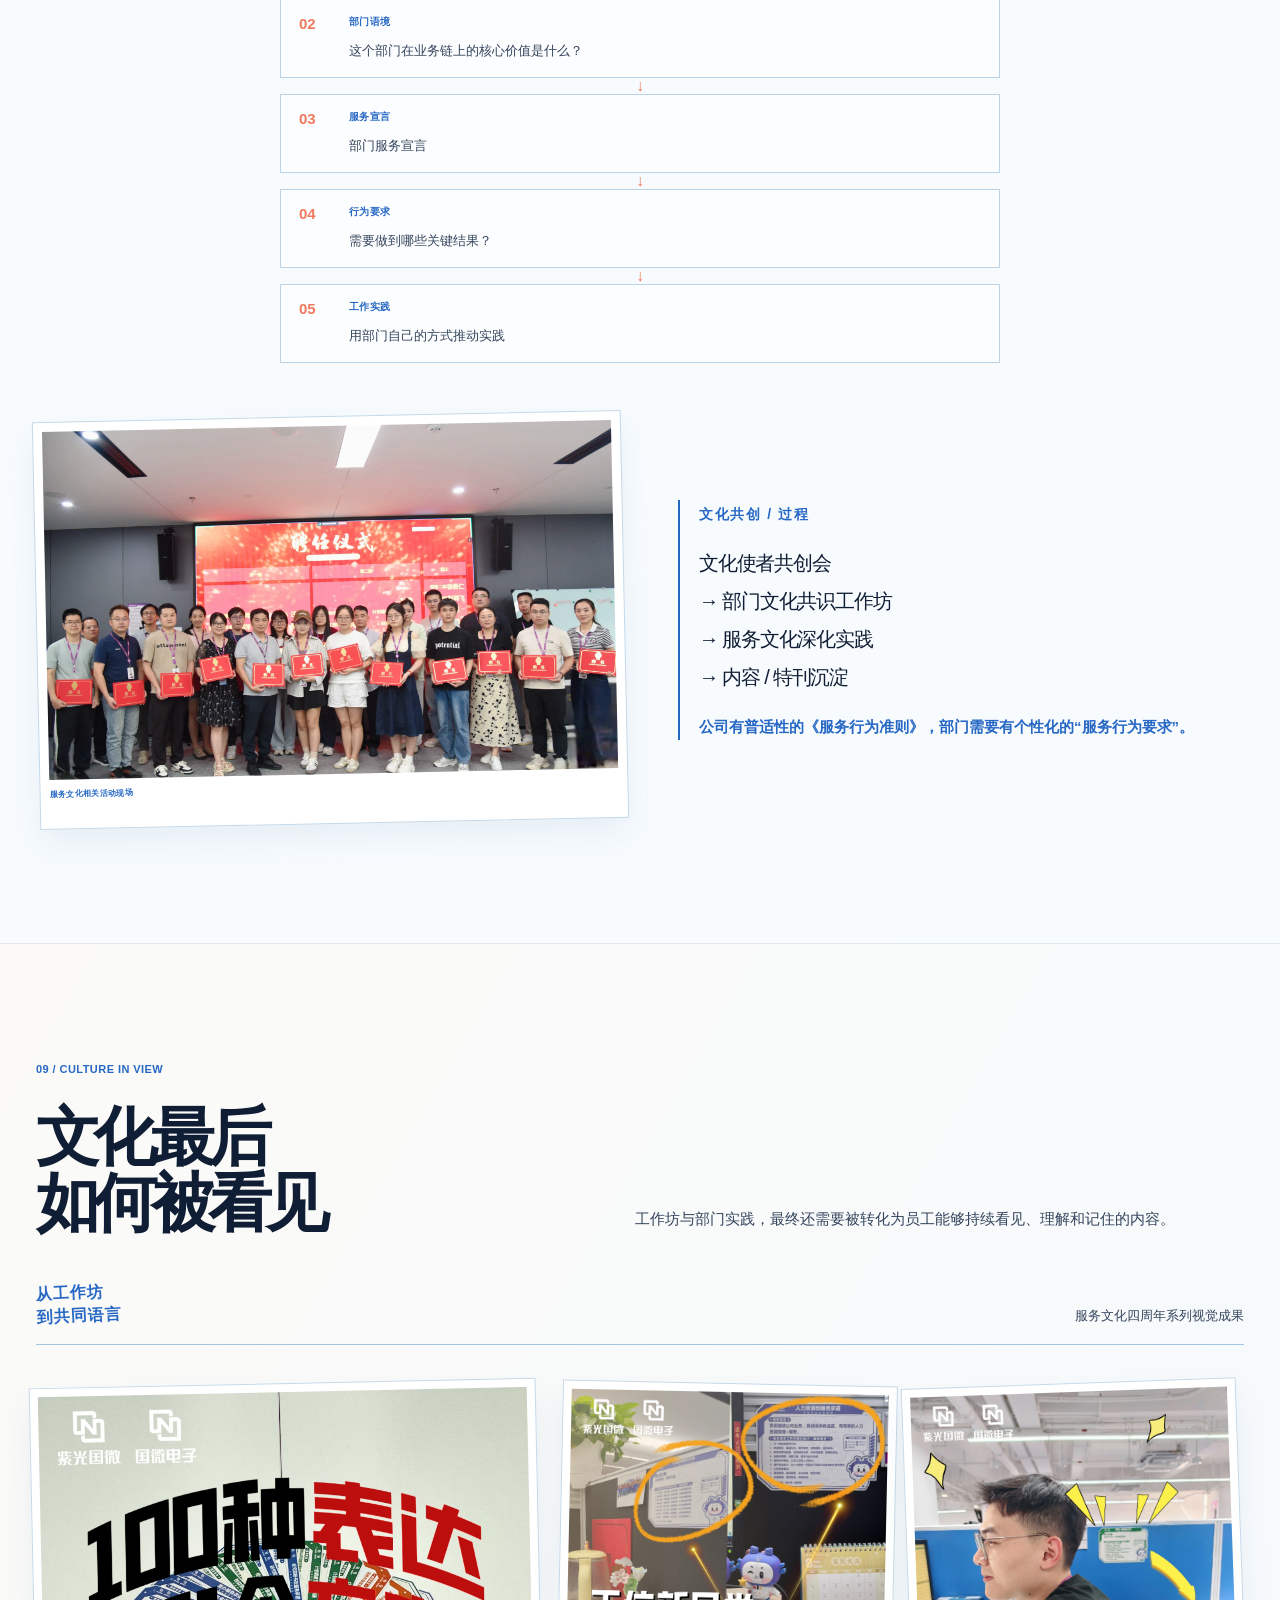
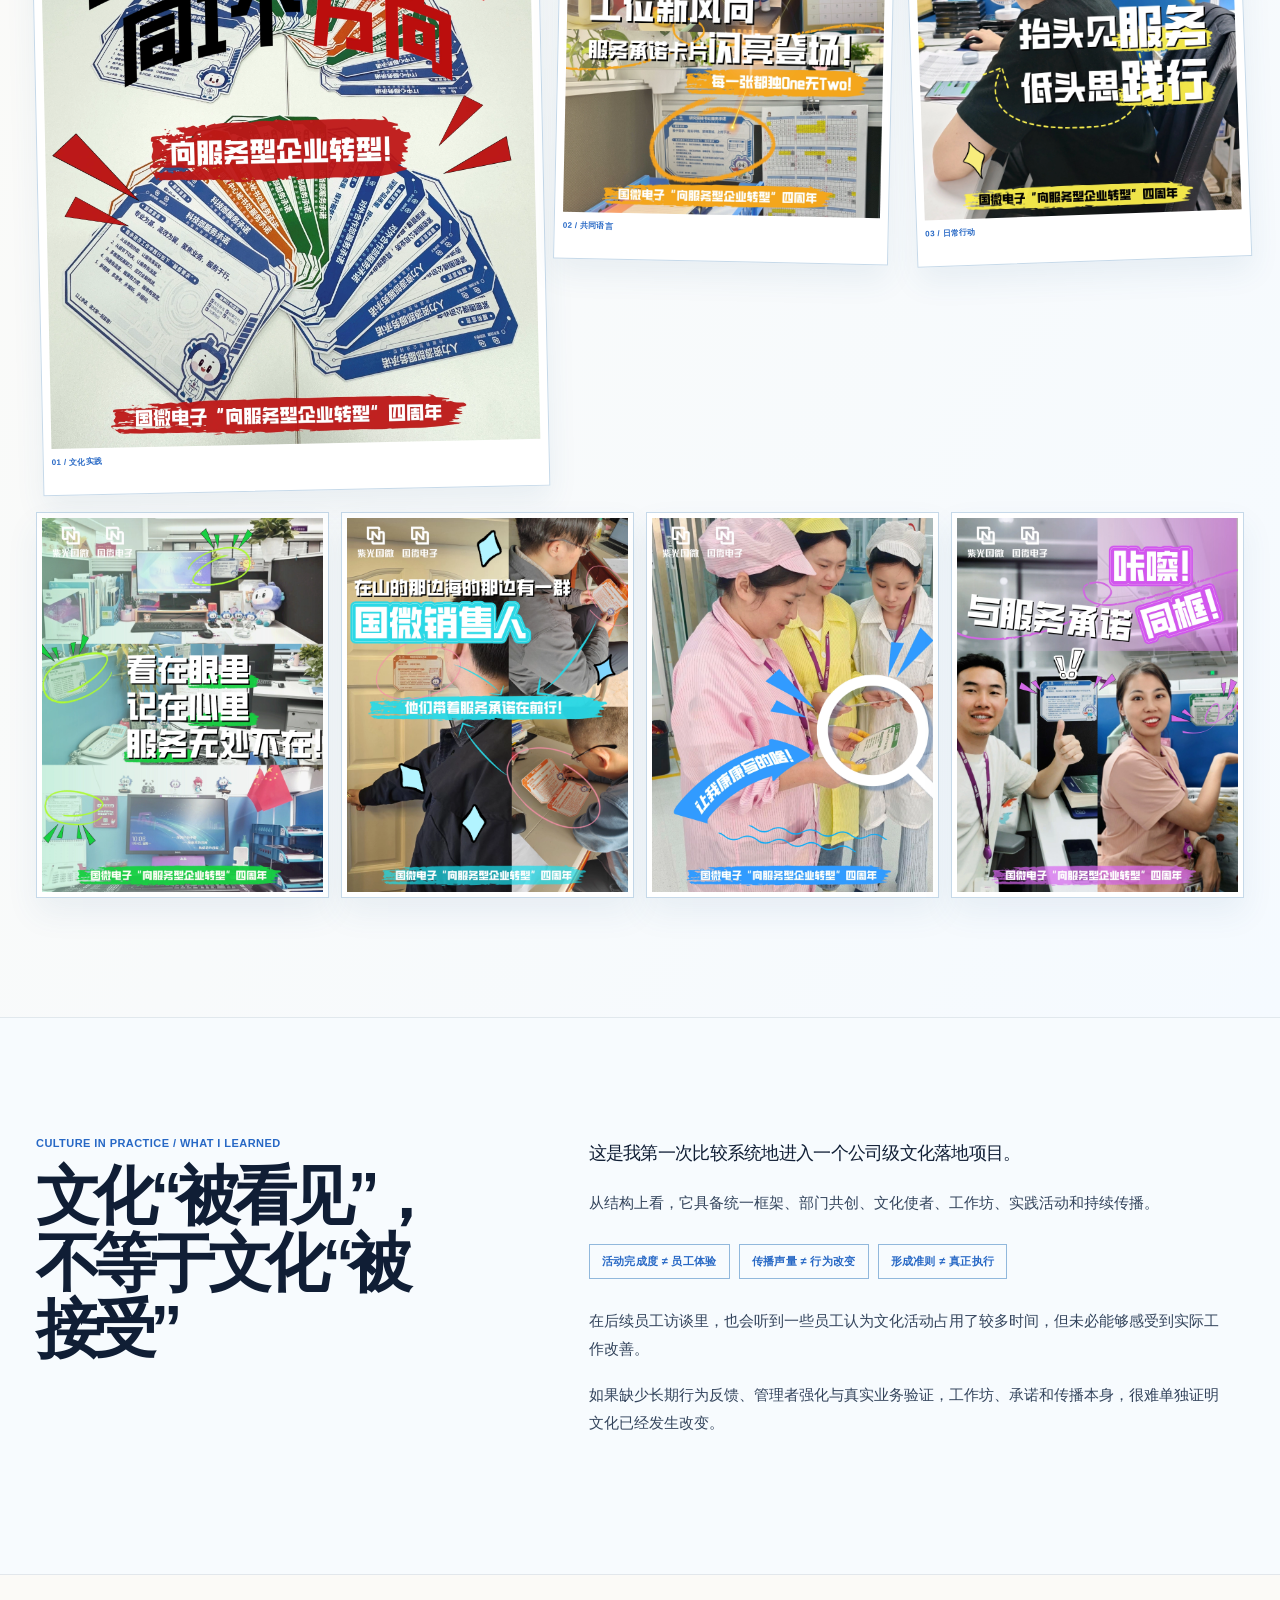
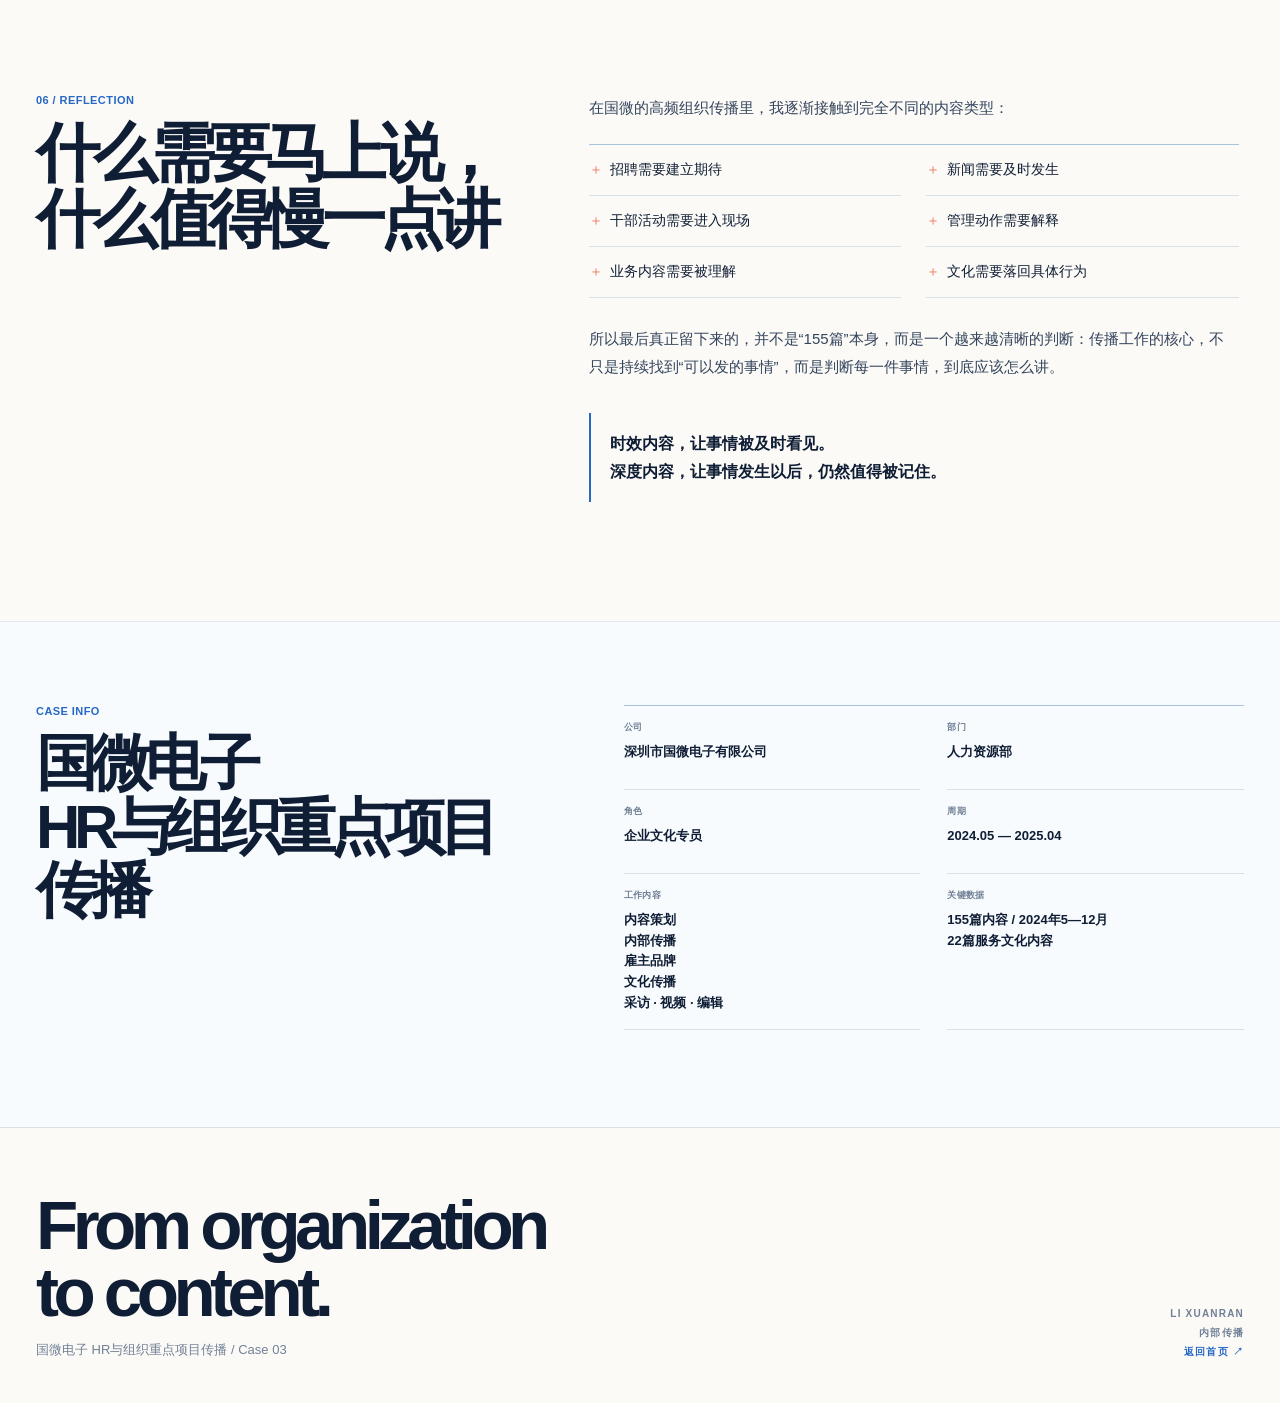
==== commit 4344de05: "V5 V1 Rolling" ====
--- a/case-guowei.html
+++ b/case-guowei.html
@@ -28,7 +28,7 @@
       <article class="lifecycle-phase phase-after"><div class="phase-label"><b>03</b><span>之后</span></div><div class="phase-copy"><h3>事情结束以后，再寻找值得留下的部分</h3><p>项目结束以后，传播开始从“我们做了什么”，逐渐转向“这件事最后在人的身上留下了什么”。</p><div class="phase-link-pair"><a class="archive-article-link" href="https://mp.weixin.qq.com/s/4V58gFHTd6sXFRQmrnU9CA" target="_blank" rel="noopener noreferrer">朋友圈文章 ↗</a><a class="archive-article-link" href="https://mp.weixin.qq.com/s/sy6bqrjz5BKcbd2XkQ713A" target="_blank" rel="noopener noreferrer">管你 i 人 e 人 ↗</a></div></div><div class="phase-visual"><button class="article-preview article-preview-short" data-published-open data-image="assets/case03/lifecycle-after-feed.webp" data-title="任何人错过国微“芯”人的朋友圈我都会伤心的OK？"><img src="assets/case03/lifecycle-after-feed.webp" alt="国微芯人朋友圈文章预览" loading="lazy"><span>朋友圈 / 社交认同</span></button><button class="article-preview article-preview-short offset" data-published-open data-image="assets/case03/lifecycle-after-identity.webp" data-title="管你i人e人，来了都是国微人！"><img src="assets/case03/lifecycle-after-identity.webp" alt="管你i人e人文章预览" loading="lazy"><span>身份 / 归属感</span></button></div></article>
     </div></div></section>
 
-<section class="archive-section archive-video-section" id="video"><div class="shell archive-two-col archive-video-grid"><div><div class="archive-kicker">02 / 24 HOURS</div><h2>当内容需要<br>马上发生</h2><p class="archive-lead">北京大学专场宣讲临时需要一条面向本校候选人的“师兄师姐说”视频。</p><p>从需求开始，在约24小时内完成内部校友联系、沟通与内容确认、现场拍摄、素材整理、剪辑制作，并交付宣讲团队。</p><div class="video-process"><span>联系</span><i>→</i><span>确认</span><i>→</i><span>拍摄</span><i>→</i><span>剪辑</span><i>→</i><span>交付</span></div><blockquote>好的内容并不永远意味着“慢”。真正重要的是判断：什么时候值得打磨，什么时候必须先让事情准时发生。</blockquote></div><div class="archive-video-wrap"><div class="video-label">24小时<br><small>北大专场</small></div><video controls preload="none" poster="assets/case03/pku-mentors-poster.webp"><source src="assets/case03/pku-mentors-h264.mp4" type="video/mp4">当前浏览器无法播放该视频。</video><div class="video-caption"><span>“师兄师姐说”校园招聘内容</span><b>视频格式：H.264 / 854 × 480 / 06:48</b></div></div></div></section>
+    <section class="archive-section archive-video-section" id="video"><div class="shell archive-two-col archive-video-grid"><div><div class="archive-kicker">02 / 24 HOURS</div><h2>当内容需要<br>马上发生</h2><p class="archive-lead">北京大学专场宣讲临时需要一条面向本校候选人的“师兄师姐说”视频。</p><p>从需求开始，在约24小时内完成内部校友联系、沟通与内容确认、现场拍摄、素材整理、剪辑制作，并交付宣讲团队。</p><div class="video-process"><span>联系</span><i>→</i><span>确认</span><i>→</i><span>拍摄</span><i>→</i><span>剪辑</span><i>→</i><span>交付</span></div><blockquote>好的内容并不永远意味着“慢”。真正重要的是判断：什么时候值得打磨，什么时候必须先让事情准时发生。</blockquote></div><div class="archive-video-wrap"><div class="video-label">24小时<br><small>北大专场</small></div><video controls preload="metadata" poster="assets/case03/pku-mentors-poster.webp"><source src="assets/case03/pku-mentors-h264.mp4" type="video/mp4">当前浏览器无法播放该视频。</video><div class="video-caption"><span>“师兄师姐说”校园招聘内容</span><b>视频格式：H.264 / 854 × 480 / 06:48</b></div></div></div></section>
 
     <section class="archive-section archive-live-section" id="live"><div class="shell"><div class="archive-kicker">03 / LIVE COMMUNICATION</div><div class="archive-heading-row"><h2>进入现场，<br>把正在发生的组织活动转化成内容</h2><p>干部拓展是一项短周期、高密度的组织活动。从启动培训、徒步拓展，到干部讨论、活动现场和后续思考，我进入活动现场进行视频记录与内容跟进。</p></div><div class="live-arc"><div class="live-arc-line"></div><article><div class="live-step-num">01</div><button class="live-article-image" data-published-open data-image="assets/case03/live-opening.webp" data-title="共行觉知·突破之旅｜干部培养项目开营"><img src="assets/case03/live-opening.webp" alt="干部培养项目开营文章预览" loading="lazy"></button><div><b>开营</b><h3>先让项目被准确理解</h3><p>活动背景、培养目标和接下来的行动，需要在启动阶段清楚发生。</p><a href="https://mp.weixin.qq.com/s/KcxUy8nQTvQKolW1ItQCwA" target="_blank" rel="noopener noreferrer">查看公开文章 ↗</a></div></article><article class="live-article-mid"><div class="live-step-num">02</div><button class="live-article-image" data-published-open data-image="assets/case03/live-field.webp" data-title="干部赋能｜穿越山野去触碰内心"><img src="assets/case03/live-field.webp" alt="干部拓展现场文章预览" loading="lazy"></button><div><b>现场</b><h3>让现场不只剩下合影</h3><p>徒步、任务、团队互动与真实状态，构成活动最有信息量的部分。</p><a href="https://mp.weixin.qq.com/s/BWNbKoGJcWhyiMeo8nheeA" target="_blank" rel="noopener noreferrer">查看公开文章 ↗</a></div></article><article><div class="live-step-num">03</div><button class="live-article-image" data-published-open data-image="assets/case03/live-lookback.webp" data-title="干部赋能｜在罗浮山拓展的终点遇见更好的他们"><img src="assets/case03/live-lookback.webp" alt="干部拓展回看文章预览" loading="lazy"></button><div><b>回看</b><h3>活动结束以后，再寻找值得留下的部分</h3><p>什么值得马上记录，什么应该等活动结束以后再讲，需要在现场不断判断。</p><a href="https://mp.weixin.qq.com/s/r3BRIzT0zAzQ0fmruiSYbw" target="_blank" rel="noopener noreferrer">查看公开文章 ↗</a></div></article></div></div></section>
 
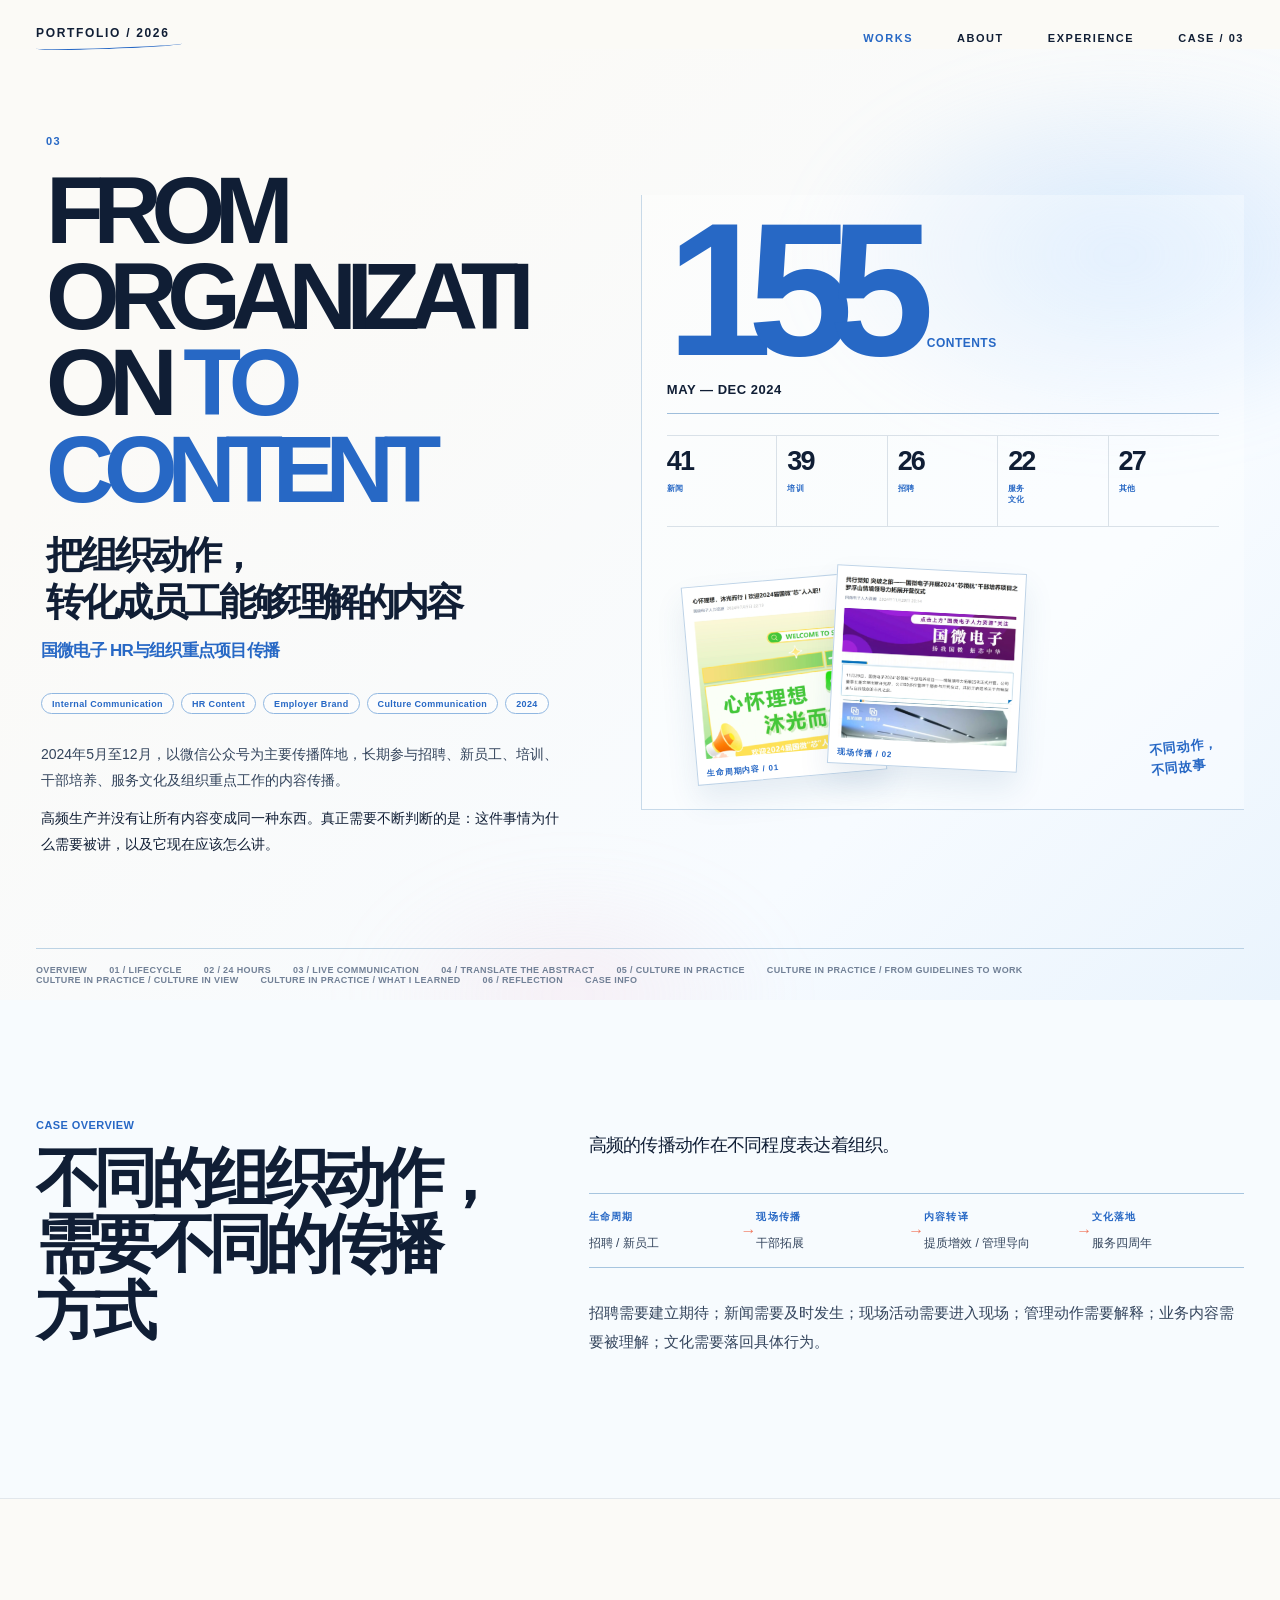
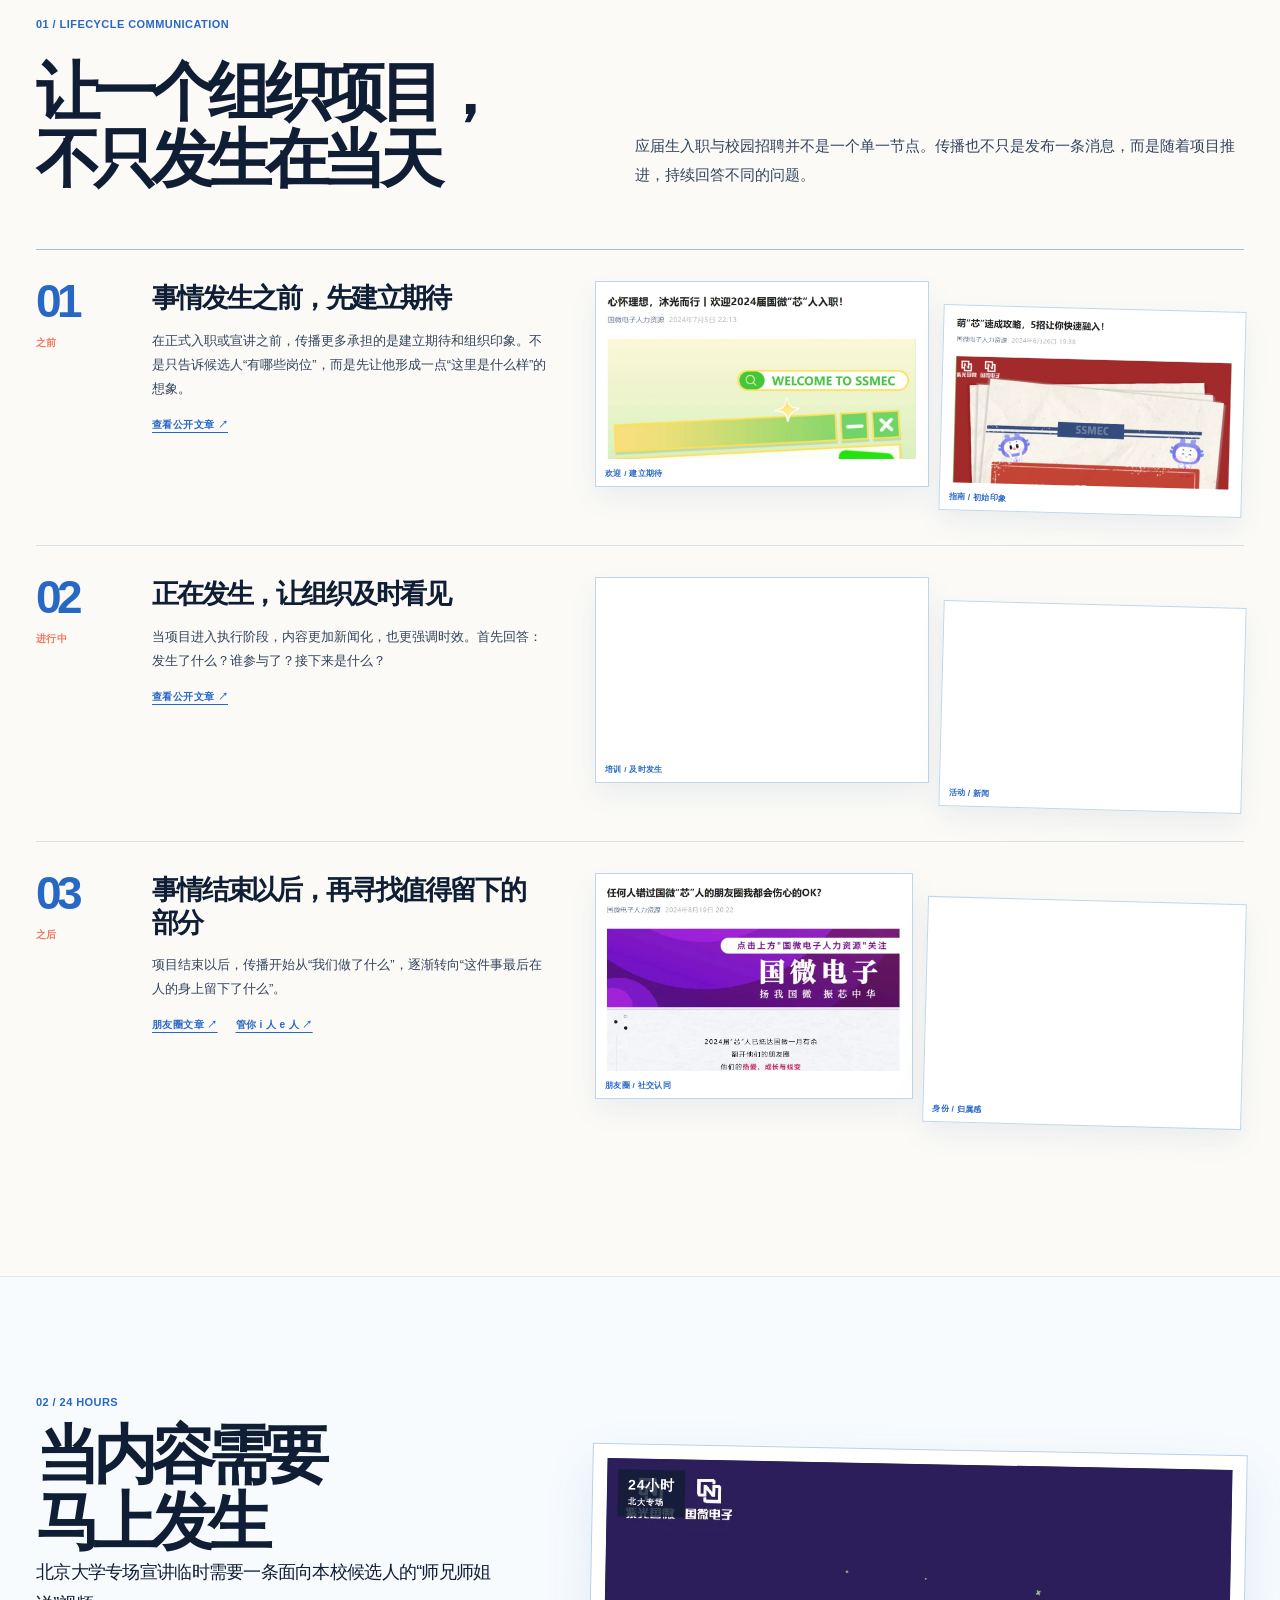
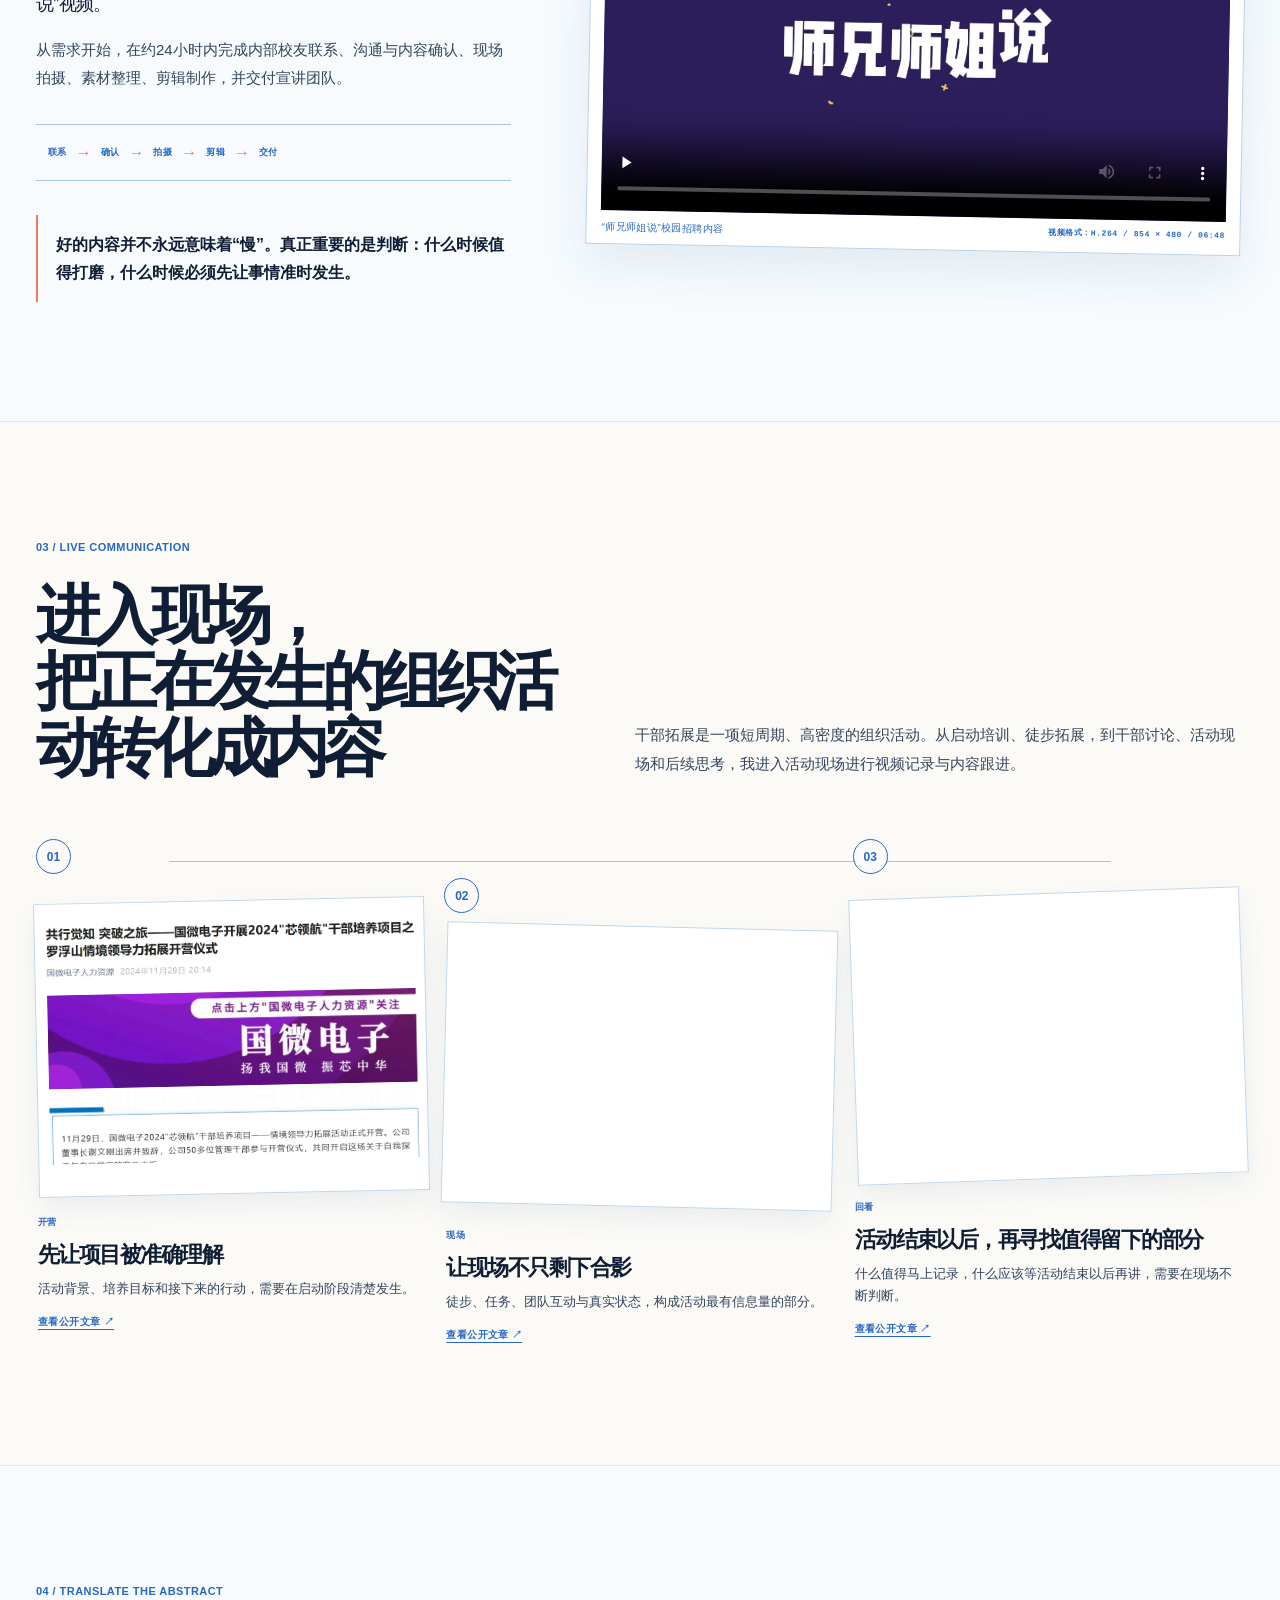
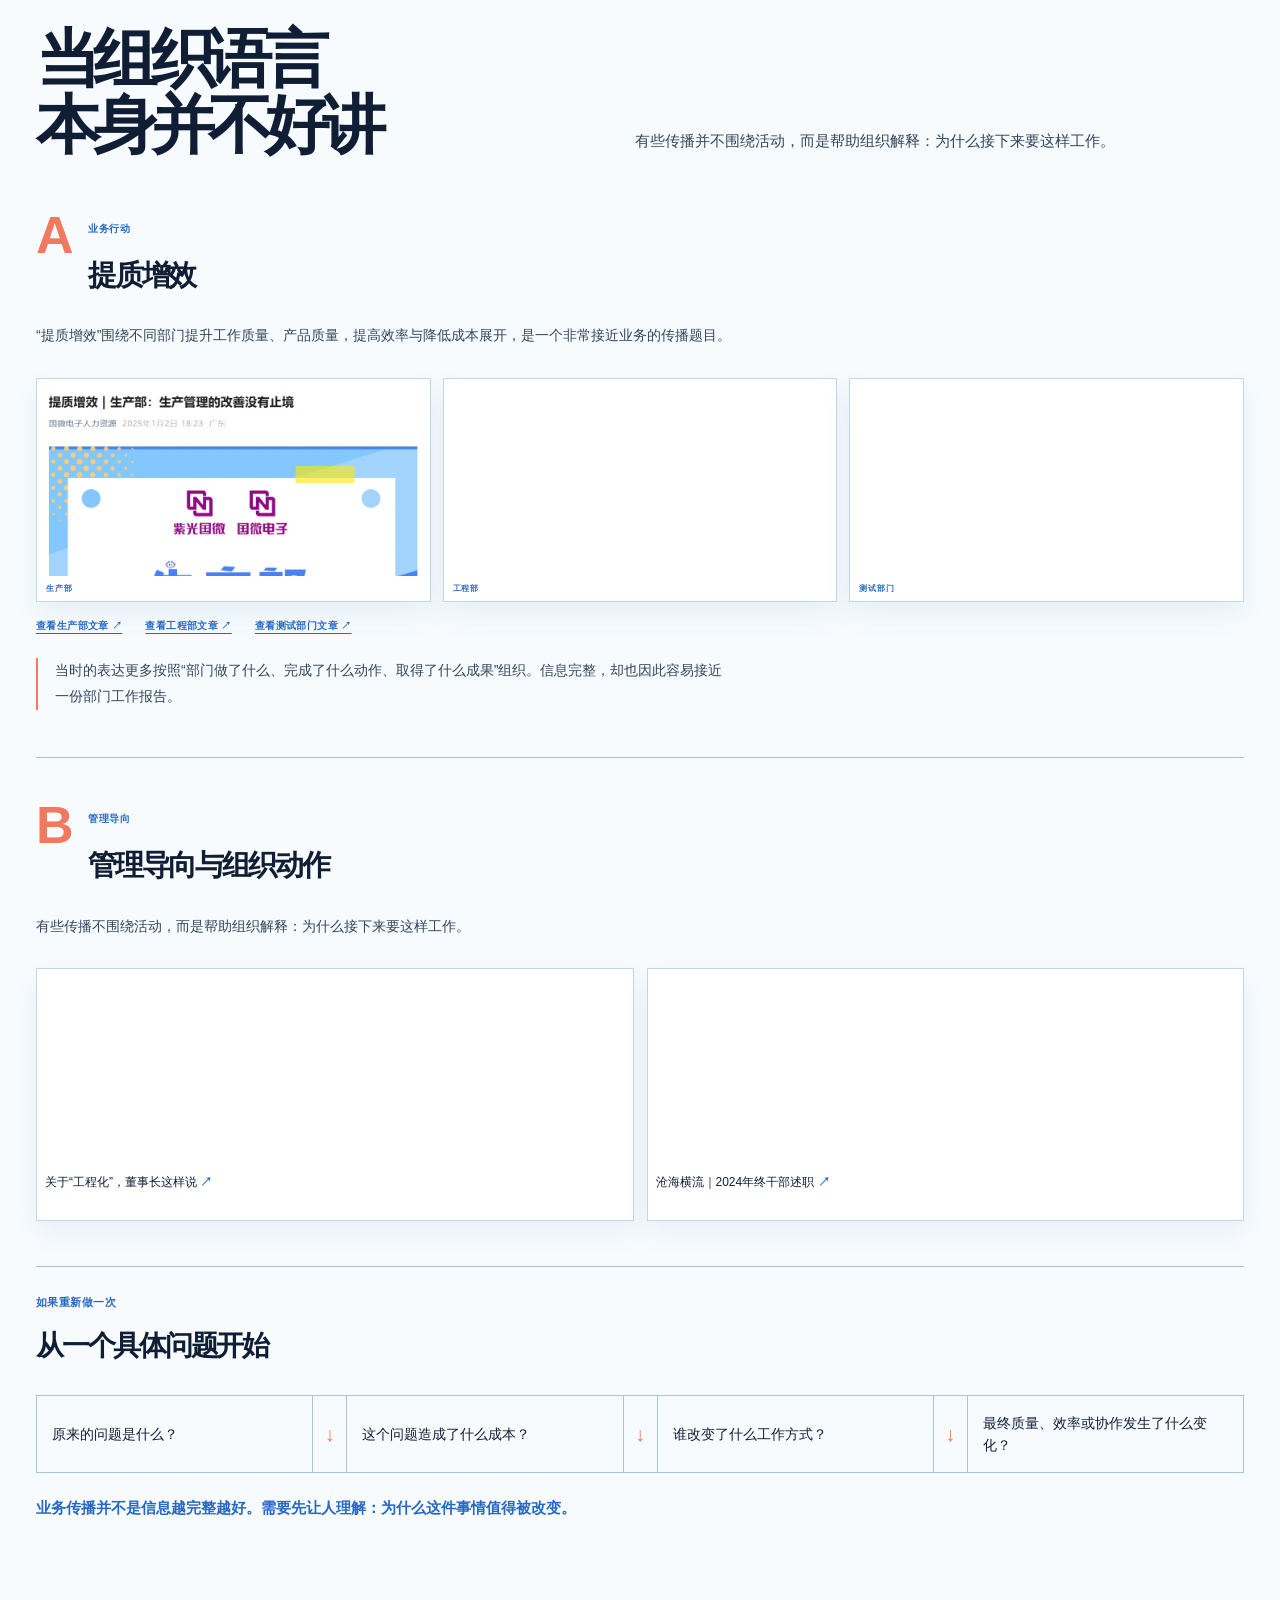
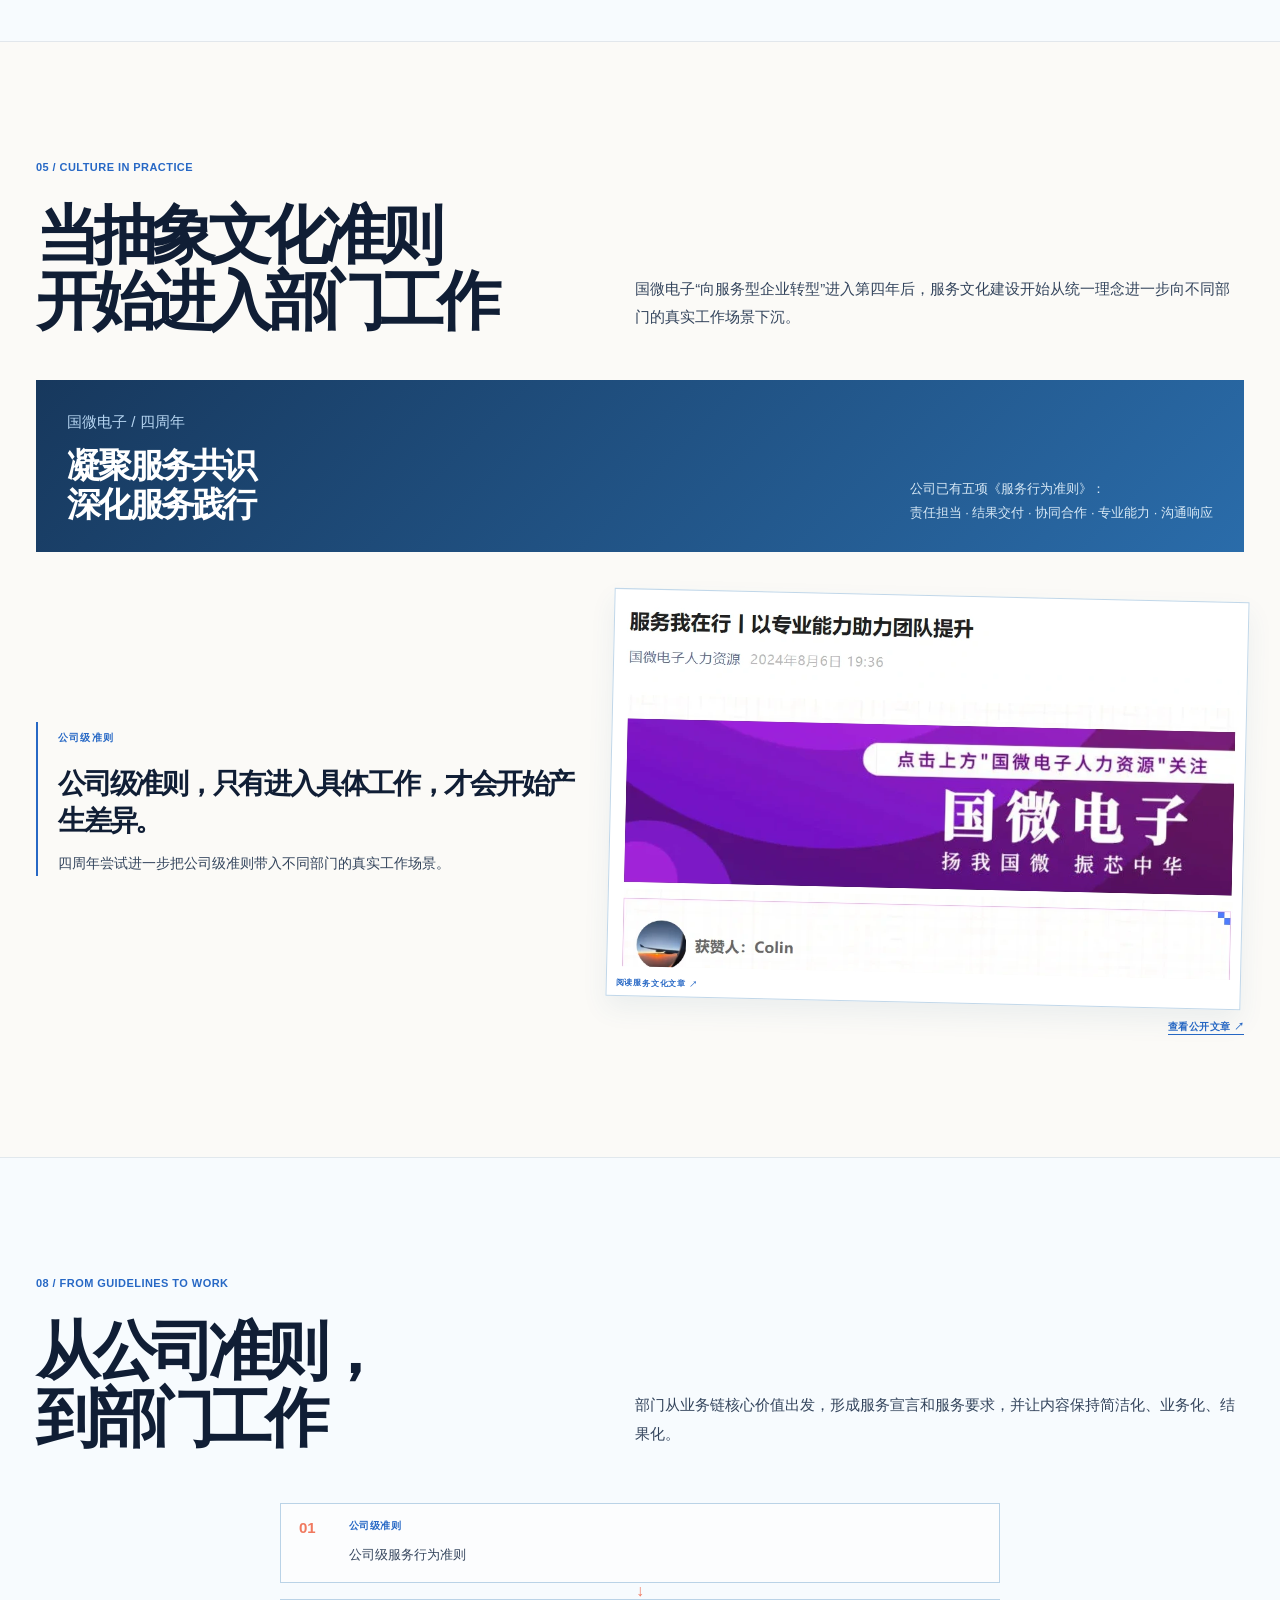
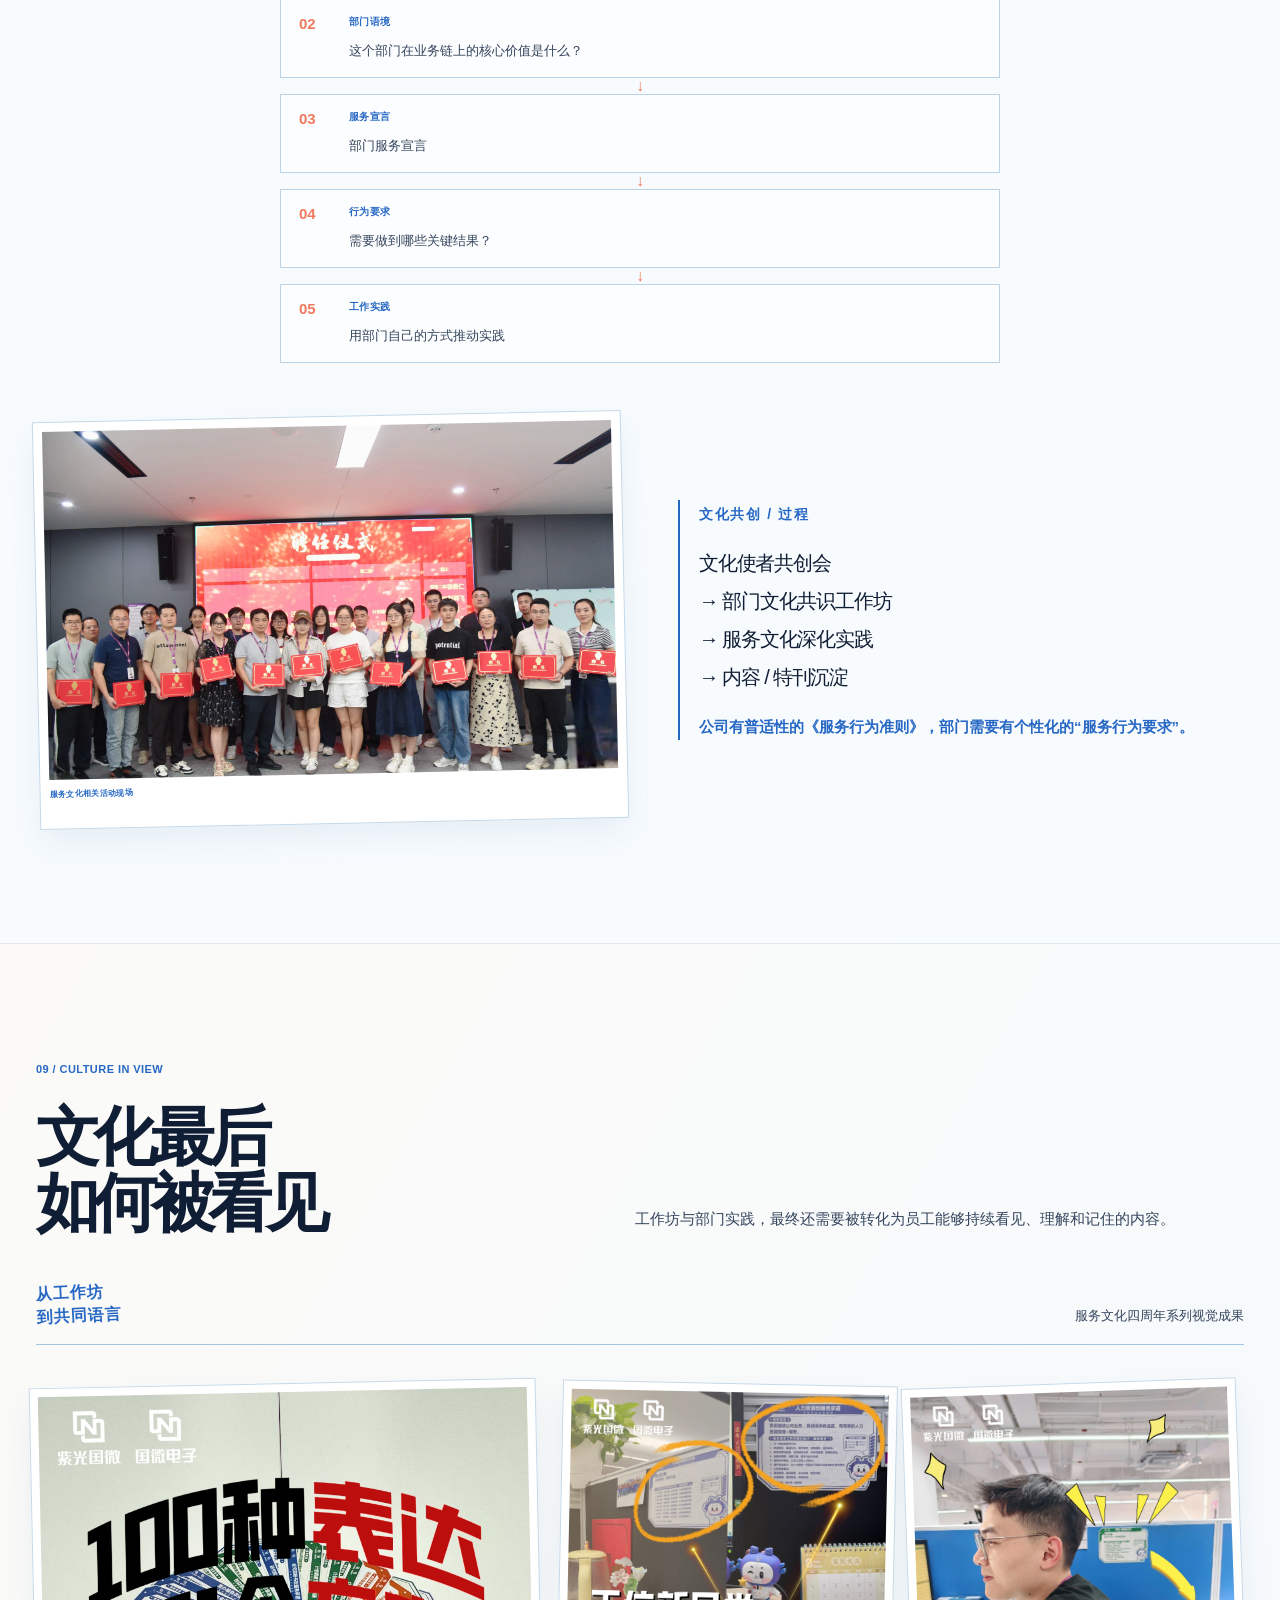
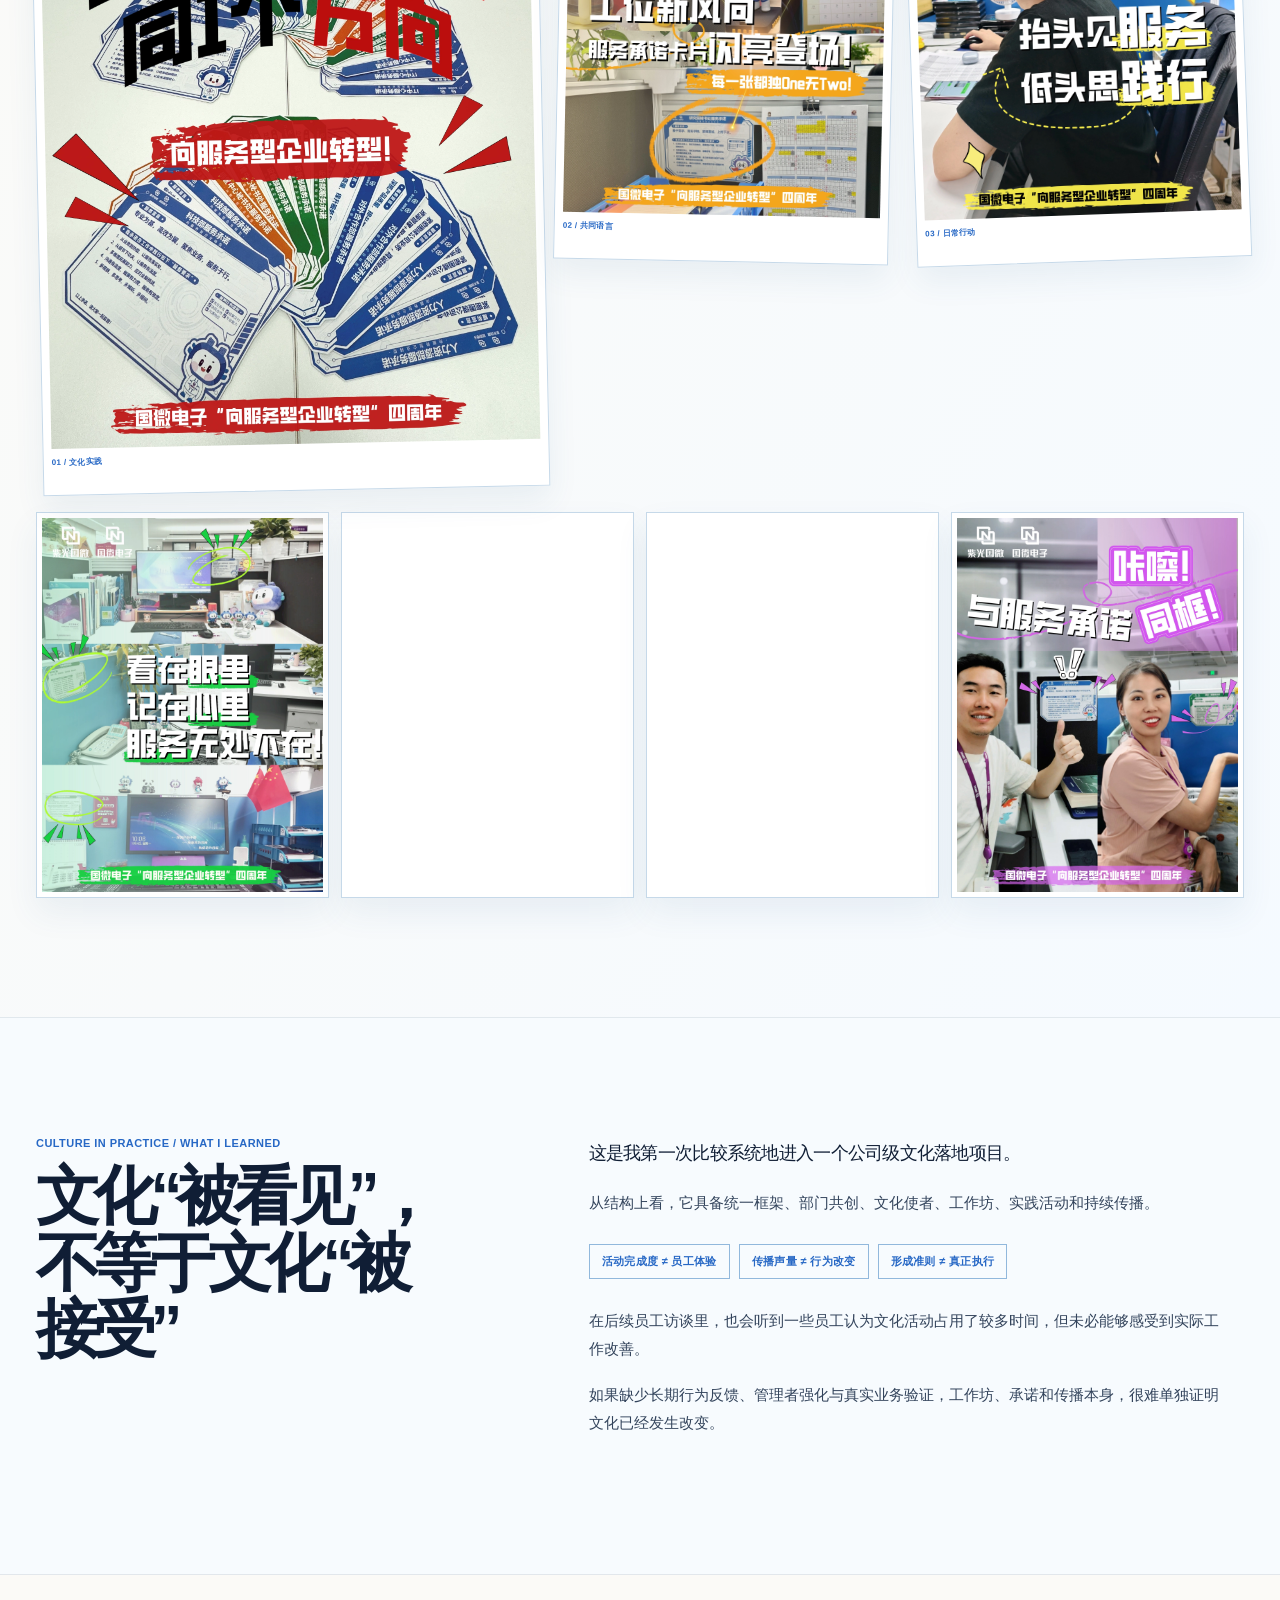
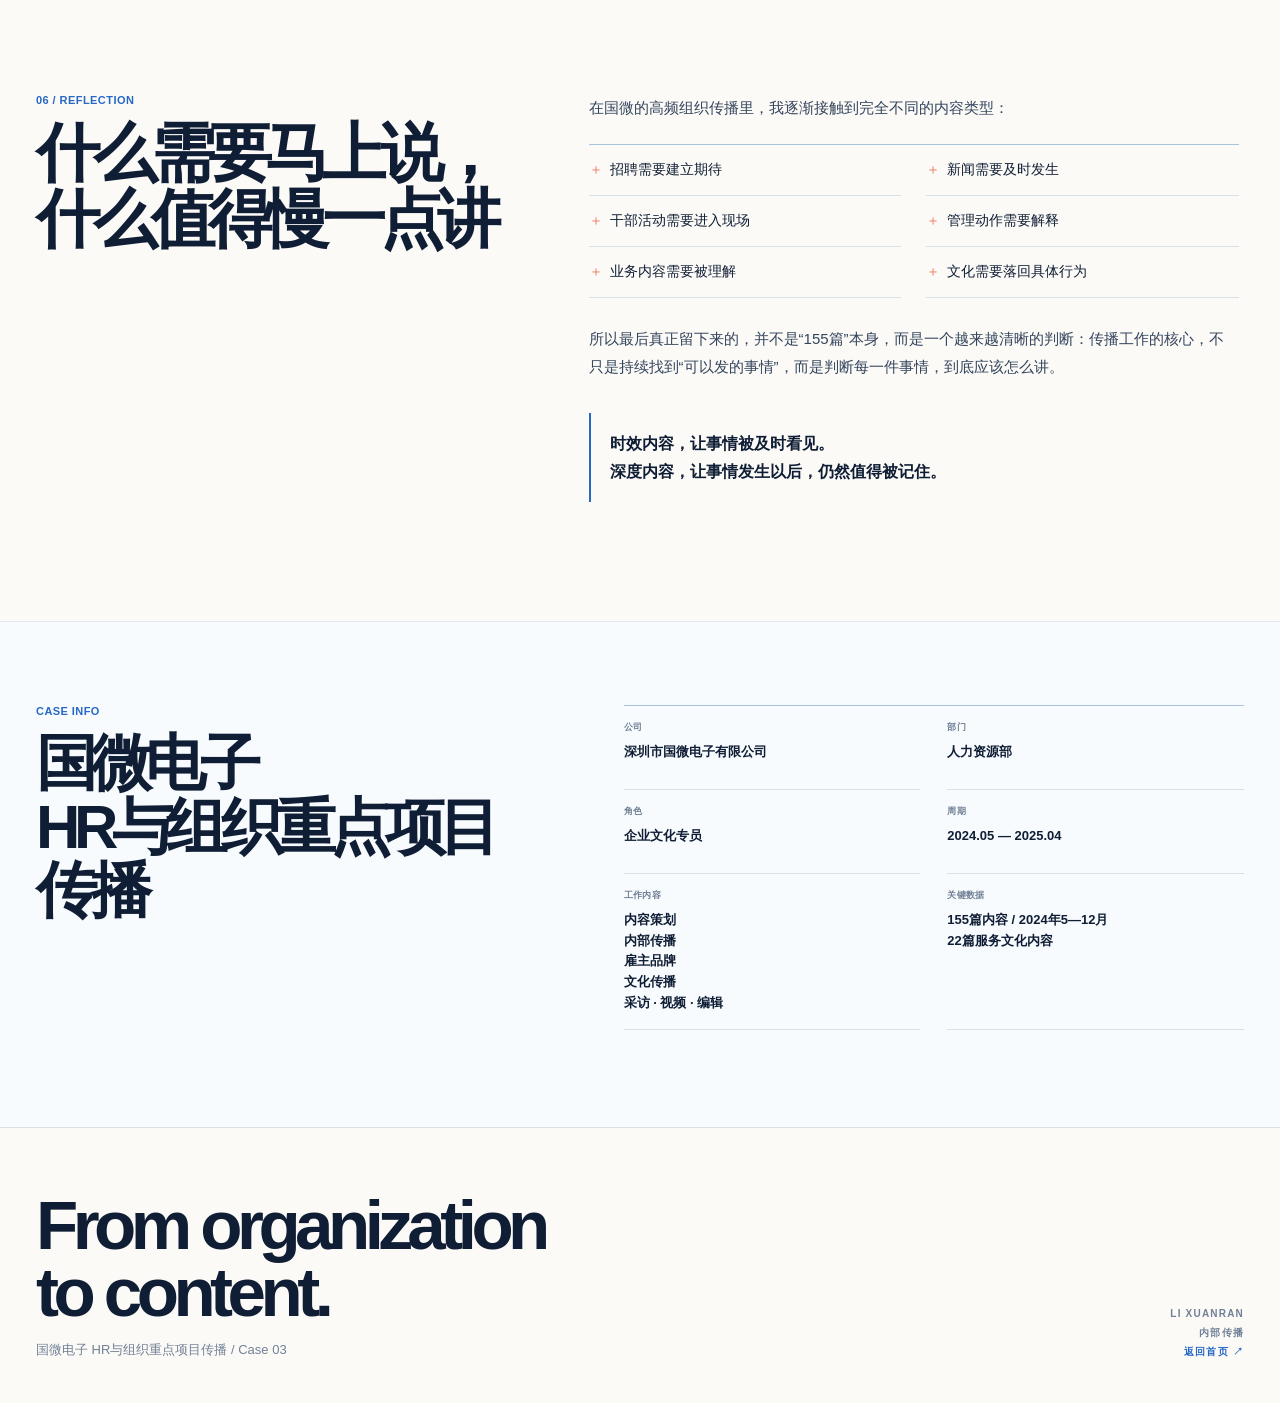
==== commit 9a0c0672: "Speed-UpV1 V1CLONE" ====
--- a/case-guowei.html
+++ b/case-guowei.html
@@ -28,7 +28,7 @@
       <article class="lifecycle-phase phase-after"><div class="phase-label"><b>03</b><span>之后</span></div><div class="phase-copy"><h3>事情结束以后，再寻找值得留下的部分</h3><p>项目结束以后，传播开始从“我们做了什么”，逐渐转向“这件事最后在人的身上留下了什么”。</p><div class="phase-link-pair"><a class="archive-article-link" href="https://mp.weixin.qq.com/s/4V58gFHTd6sXFRQmrnU9CA" target="_blank" rel="noopener noreferrer">朋友圈文章 ↗</a><a class="archive-article-link" href="https://mp.weixin.qq.com/s/sy6bqrjz5BKcbd2XkQ713A" target="_blank" rel="noopener noreferrer">管你 i 人 e 人 ↗</a></div></div><div class="phase-visual"><button class="article-preview article-preview-short" data-published-open data-image="assets/case03/lifecycle-after-feed.webp" data-title="任何人错过国微“芯”人的朋友圈我都会伤心的OK？"><img src="assets/case03/lifecycle-after-feed.webp" alt="国微芯人朋友圈文章预览" loading="lazy"><span>朋友圈 / 社交认同</span></button><button class="article-preview article-preview-short offset" data-published-open data-image="assets/case03/lifecycle-after-identity.webp" data-title="管你i人e人，来了都是国微人！"><img src="assets/case03/lifecycle-after-identity.webp" alt="管你i人e人文章预览" loading="lazy"><span>身份 / 归属感</span></button></div></article>
     </div></div></section>
 
-    <section class="archive-section archive-video-section" id="video"><div class="shell archive-two-col archive-video-grid"><div><div class="archive-kicker">02 / 24 HOURS</div><h2>当内容需要<br>马上发生</h2><p class="archive-lead">北京大学专场宣讲临时需要一条面向本校候选人的“师兄师姐说”视频。</p><p>从需求开始，在约24小时内完成内部校友联系、沟通与内容确认、现场拍摄、素材整理、剪辑制作，并交付宣讲团队。</p><div class="video-process"><span>联系</span><i>→</i><span>确认</span><i>→</i><span>拍摄</span><i>→</i><span>剪辑</span><i>→</i><span>交付</span></div><blockquote>好的内容并不永远意味着“慢”。真正重要的是判断：什么时候值得打磨，什么时候必须先让事情准时发生。</blockquote></div><div class="archive-video-wrap"><div class="video-label">24小时<br><small>北大专场</small></div><video controls preload="metadata" poster="assets/case03/pku-mentors-poster.webp"><source src="assets/case03/pku-mentors-h264.mp4" type="video/mp4">当前浏览器无法播放该视频。</video><div class="video-caption"><span>“师兄师姐说”校园招聘内容</span><b>视频格式：H.264 / 854 × 480 / 06:48</b></div></div></div></section>
+    <section class="archive-section archive-video-section" id="video"><div class="shell archive-two-col archive-video-grid"><div><div class="archive-kicker">02 / 24 HOURS</div><h2>当内容需要<br>马上发生</h2><p class="archive-lead">北京大学专场宣讲临时需要一条面向本校候选人的“师兄师姐说”视频。</p><p>从需求开始，在约24小时内完成内部校友联系、沟通与内容确认、现场拍摄、素材整理、剪辑制作，并交付宣讲团队。</p><div class="video-process"><span>联系</span><i>→</i><span>确认</span><i>→</i><span>拍摄</span><i>→</i><span>剪辑</span><i>→</i><span>交付</span></div><blockquote>好的内容并不永远意味着“慢”。真正重要的是判断：什么时候值得打磨，什么时候必须先让事情准时发生。</blockquote></div><div class="archive-video-wrap"><div class="video-label">24小时<br><small>北大专场</small></div><video controls preload="none" poster="assets/case03/pku-mentors-poster.webp"><source src="assets/case03/pku-mentors-h264.mp4" type="video/mp4">当前浏览器无法播放该视频。</video><div class="video-caption"><span>“师兄师姐说”校园招聘内容</span><b>视频格式：H.264 / 854 × 480 / 06:48</b></div></div></div></section>
 
     <section class="archive-section archive-live-section" id="live"><div class="shell"><div class="archive-kicker">03 / LIVE COMMUNICATION</div><div class="archive-heading-row"><h2>进入现场，<br>把正在发生的组织活动转化成内容</h2><p>干部拓展是一项短周期、高密度的组织活动。从启动培训、徒步拓展，到干部讨论、活动现场和后续思考，我进入活动现场进行视频记录与内容跟进。</p></div><div class="live-arc"><div class="live-arc-line"></div><article><div class="live-step-num">01</div><button class="live-article-image" data-published-open data-image="assets/case03/live-opening.webp" data-title="共行觉知·突破之旅｜干部培养项目开营"><img src="assets/case03/live-opening.webp" alt="干部培养项目开营文章预览" loading="lazy"></button><div><b>开营</b><h3>先让项目被准确理解</h3><p>活动背景、培养目标和接下来的行动，需要在启动阶段清楚发生。</p><a href="https://mp.weixin.qq.com/s/KcxUy8nQTvQKolW1ItQCwA" target="_blank" rel="noopener noreferrer">查看公开文章 ↗</a></div></article><article class="live-article-mid"><div class="live-step-num">02</div><button class="live-article-image" data-published-open data-image="assets/case03/live-field.webp" data-title="干部赋能｜穿越山野去触碰内心"><img src="assets/case03/live-field.webp" alt="干部拓展现场文章预览" loading="lazy"></button><div><b>现场</b><h3>让现场不只剩下合影</h3><p>徒步、任务、团队互动与真实状态，构成活动最有信息量的部分。</p><a href="https://mp.weixin.qq.com/s/BWNbKoGJcWhyiMeo8nheeA" target="_blank" rel="noopener noreferrer">查看公开文章 ↗</a></div></article><article><div class="live-step-num">03</div><button class="live-article-image" data-published-open data-image="assets/case03/live-lookback.webp" data-title="干部赋能｜在罗浮山拓展的终点遇见更好的他们"><img src="assets/case03/live-lookback.webp" alt="干部拓展回看文章预览" loading="lazy"></button><div><b>回看</b><h3>活动结束以后，再寻找值得留下的部分</h3><p>什么值得马上记录，什么应该等活动结束以后再讲，需要在现场不断判断。</p><a href="https://mp.weixin.qq.com/s/r3BRIzT0zAzQ0fmruiSYbw" target="_blank" rel="noopener noreferrer">查看公开文章 ↗</a></div></article></div></div></section>
 
